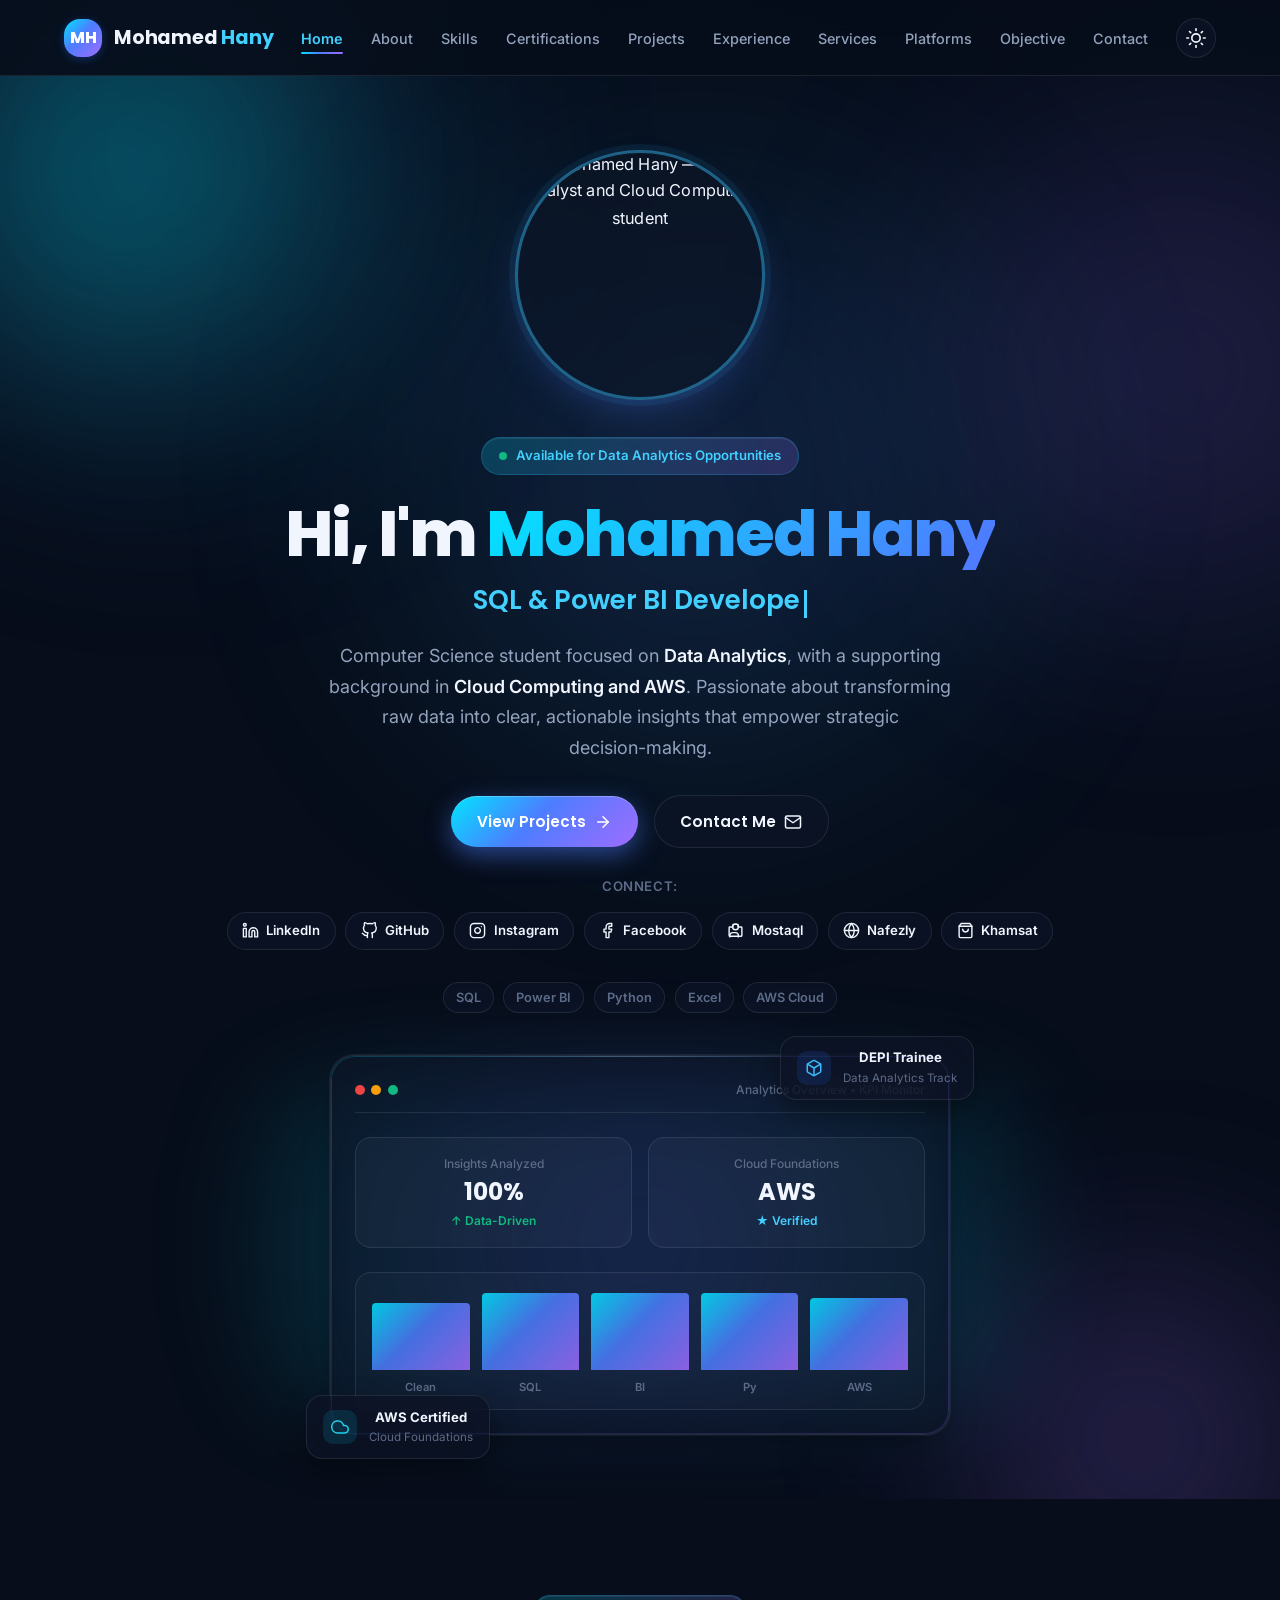
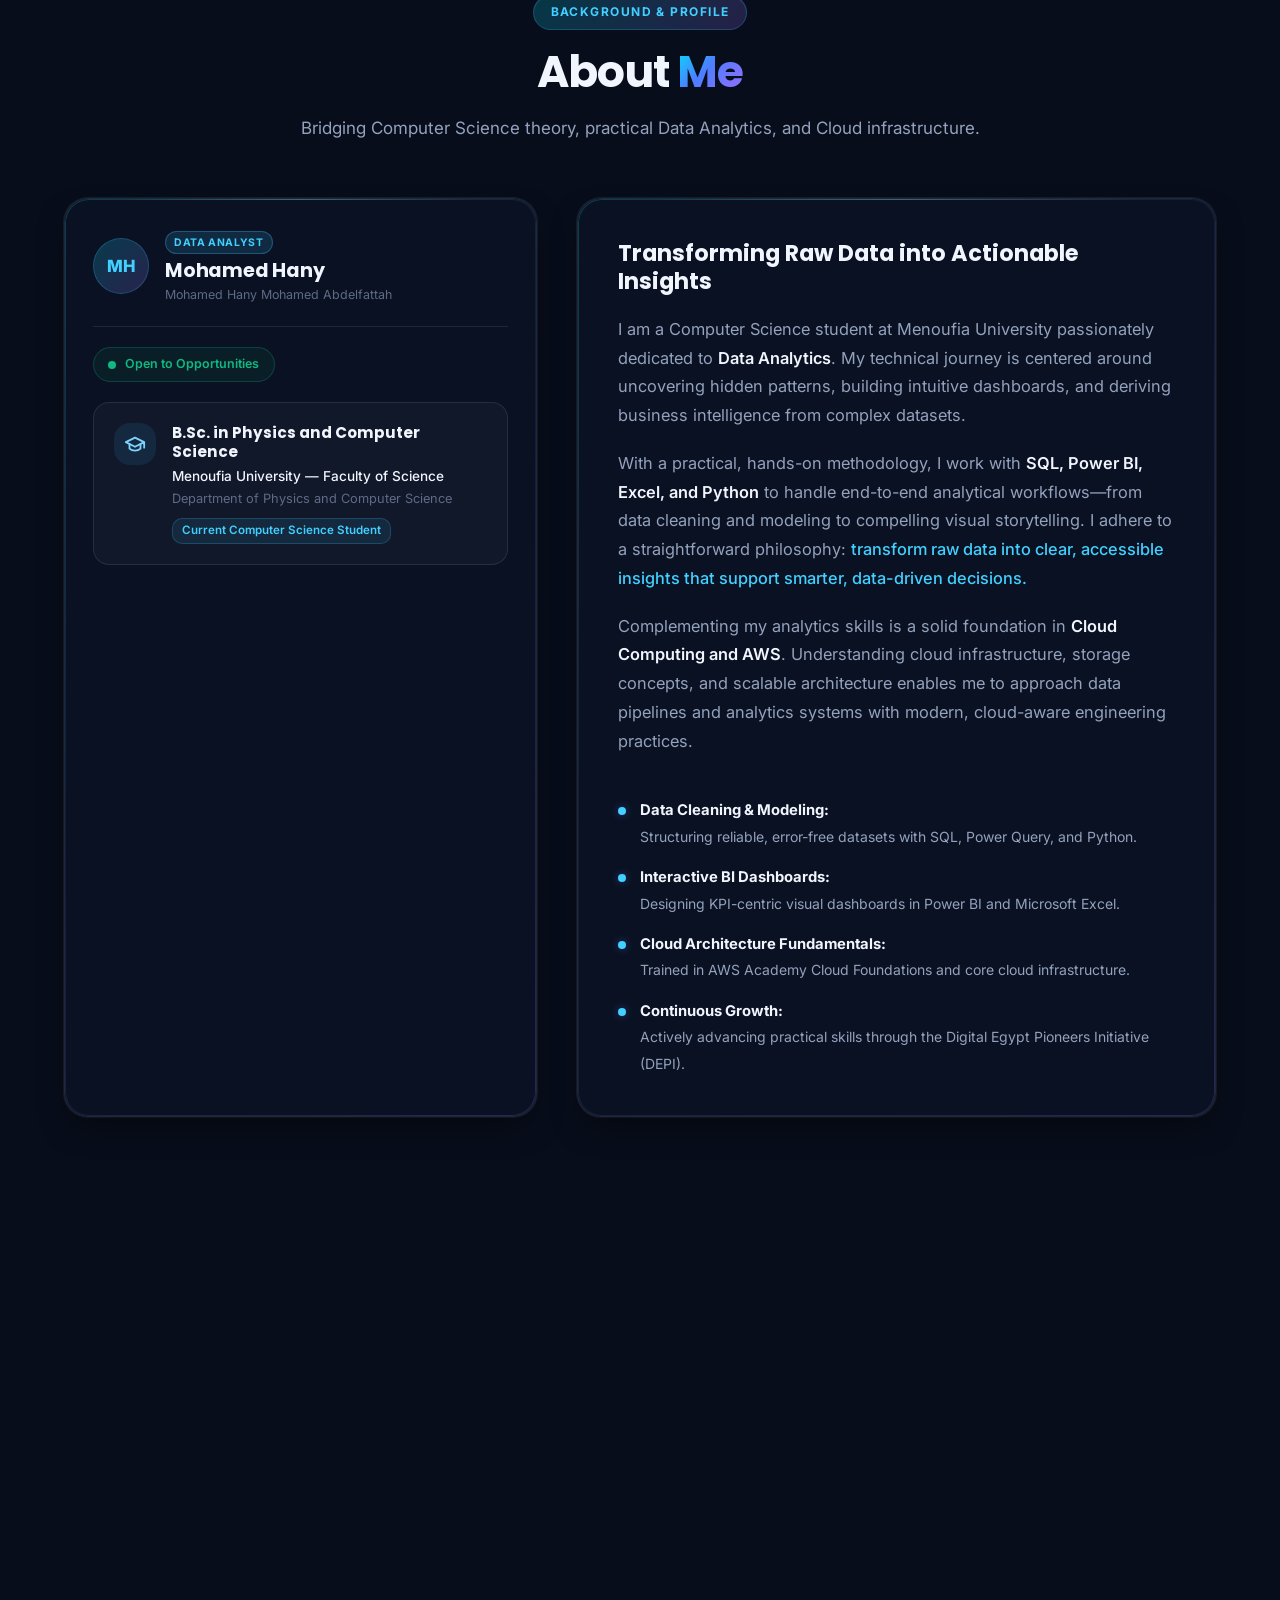
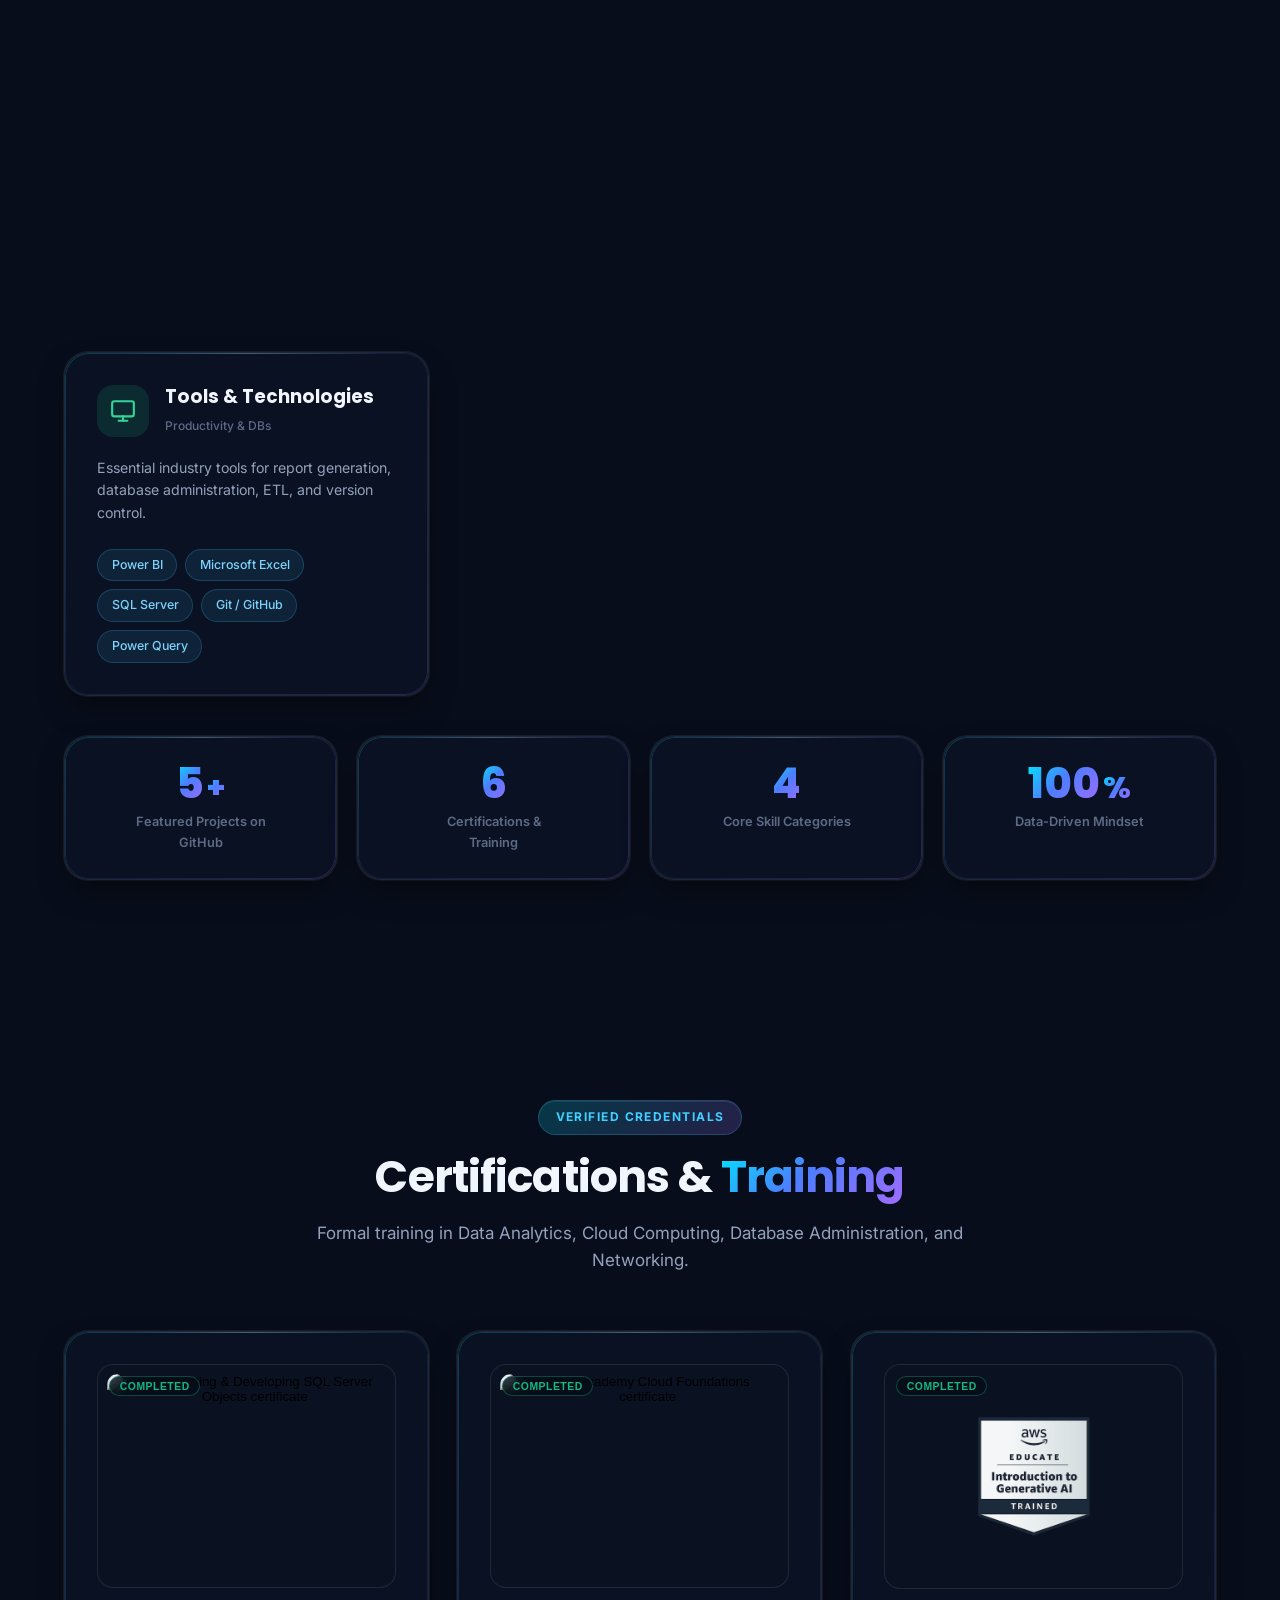
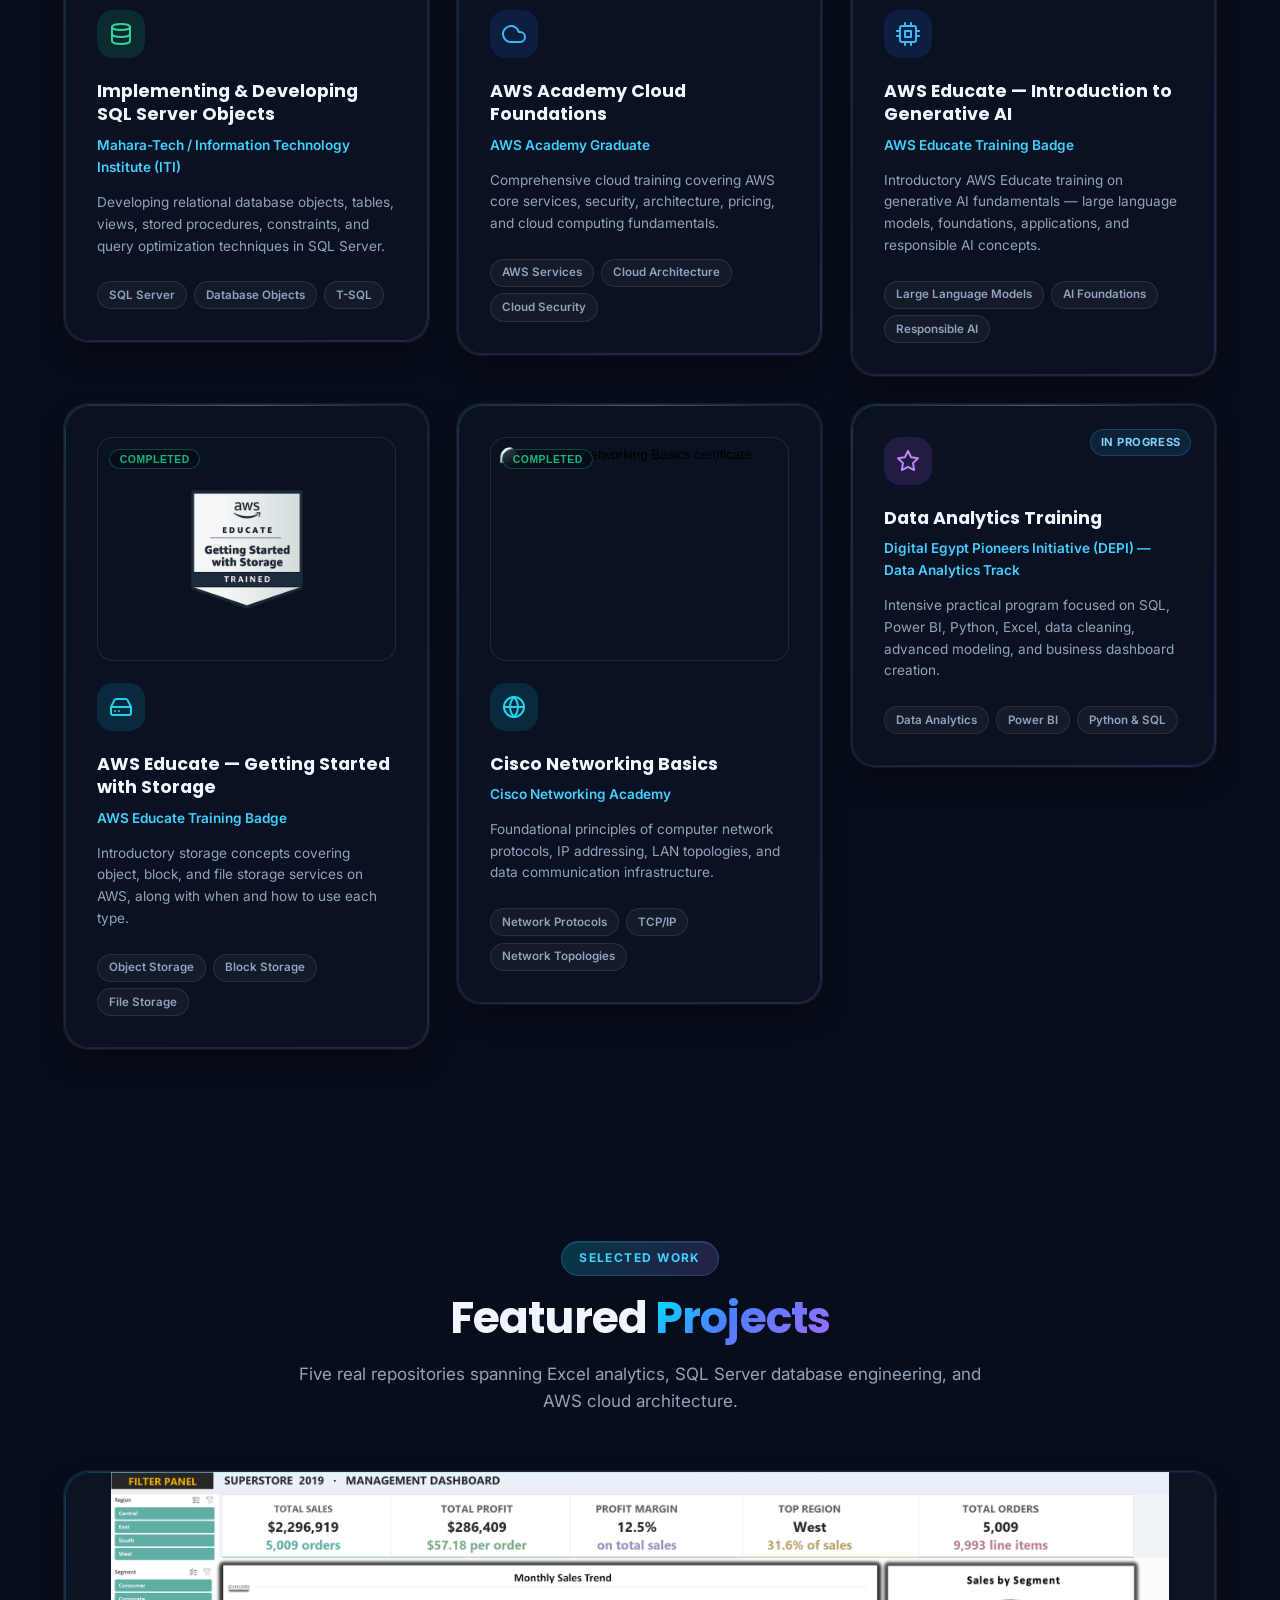
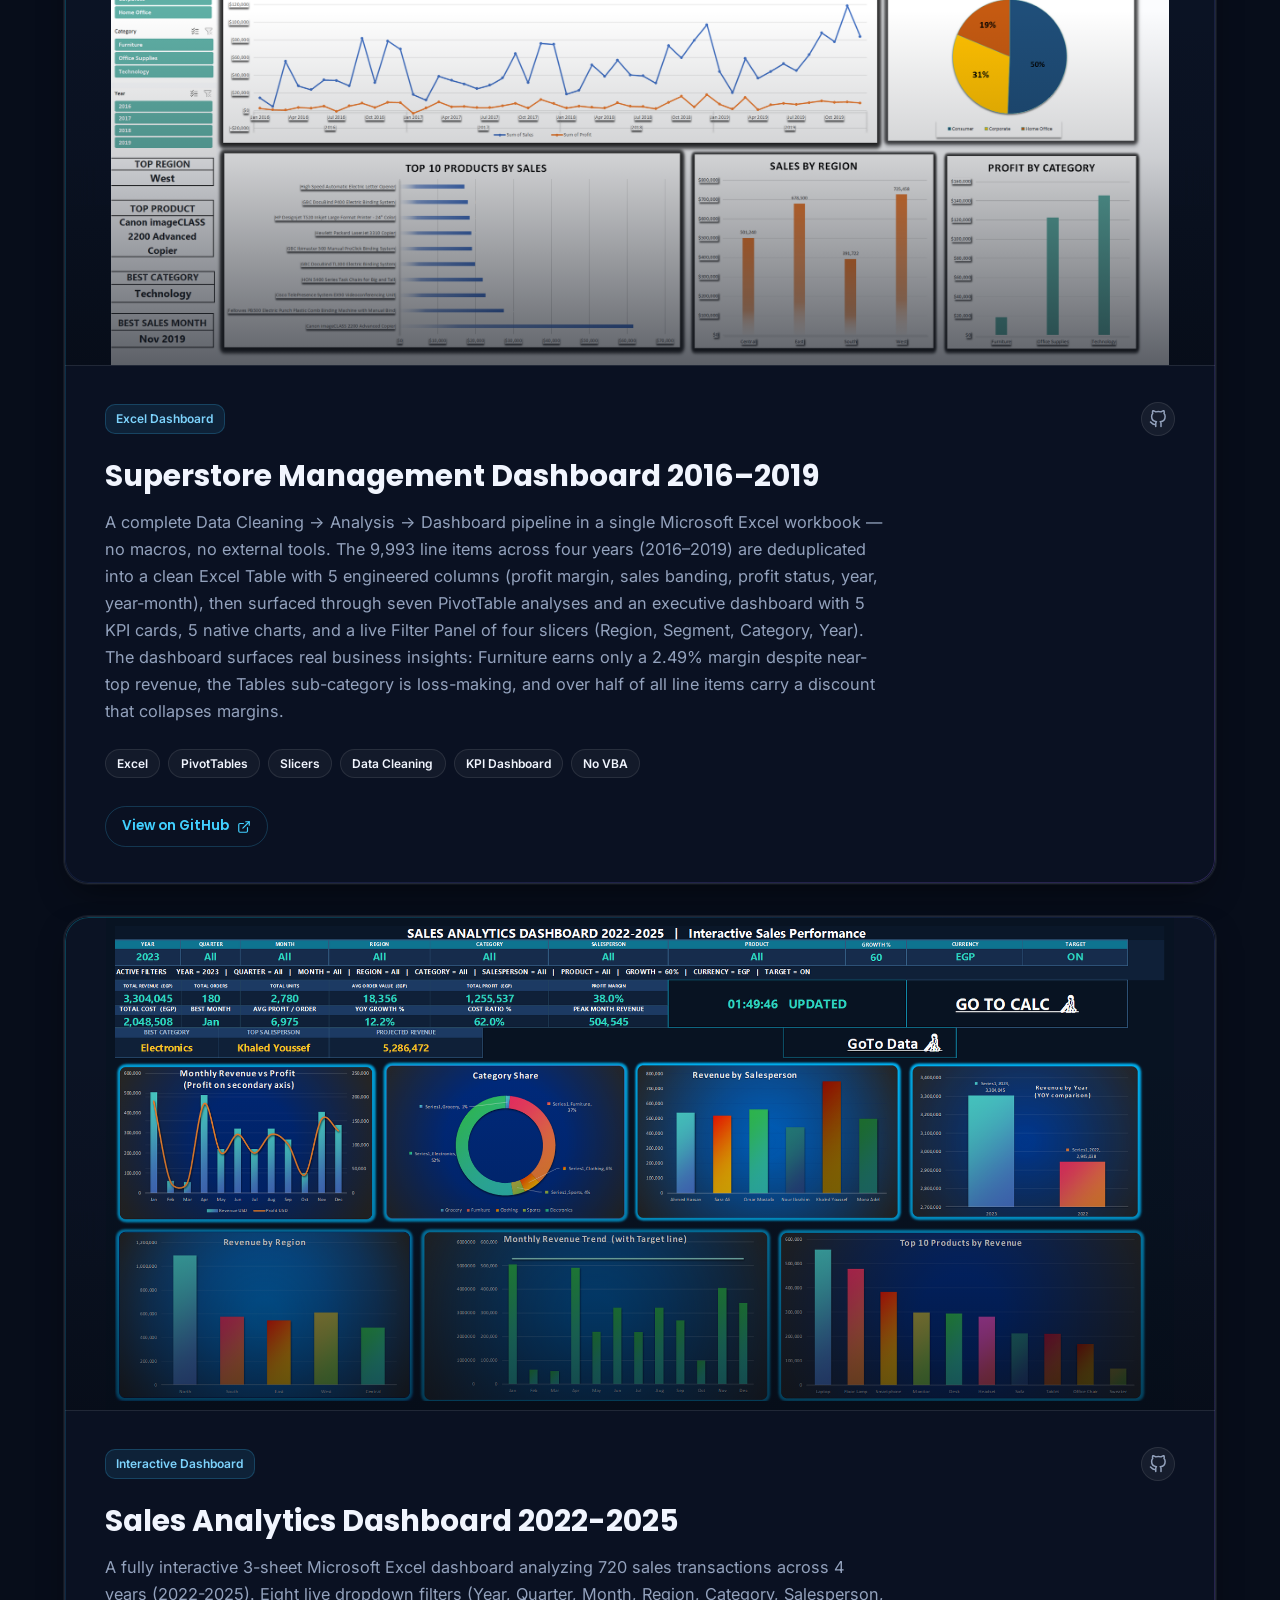
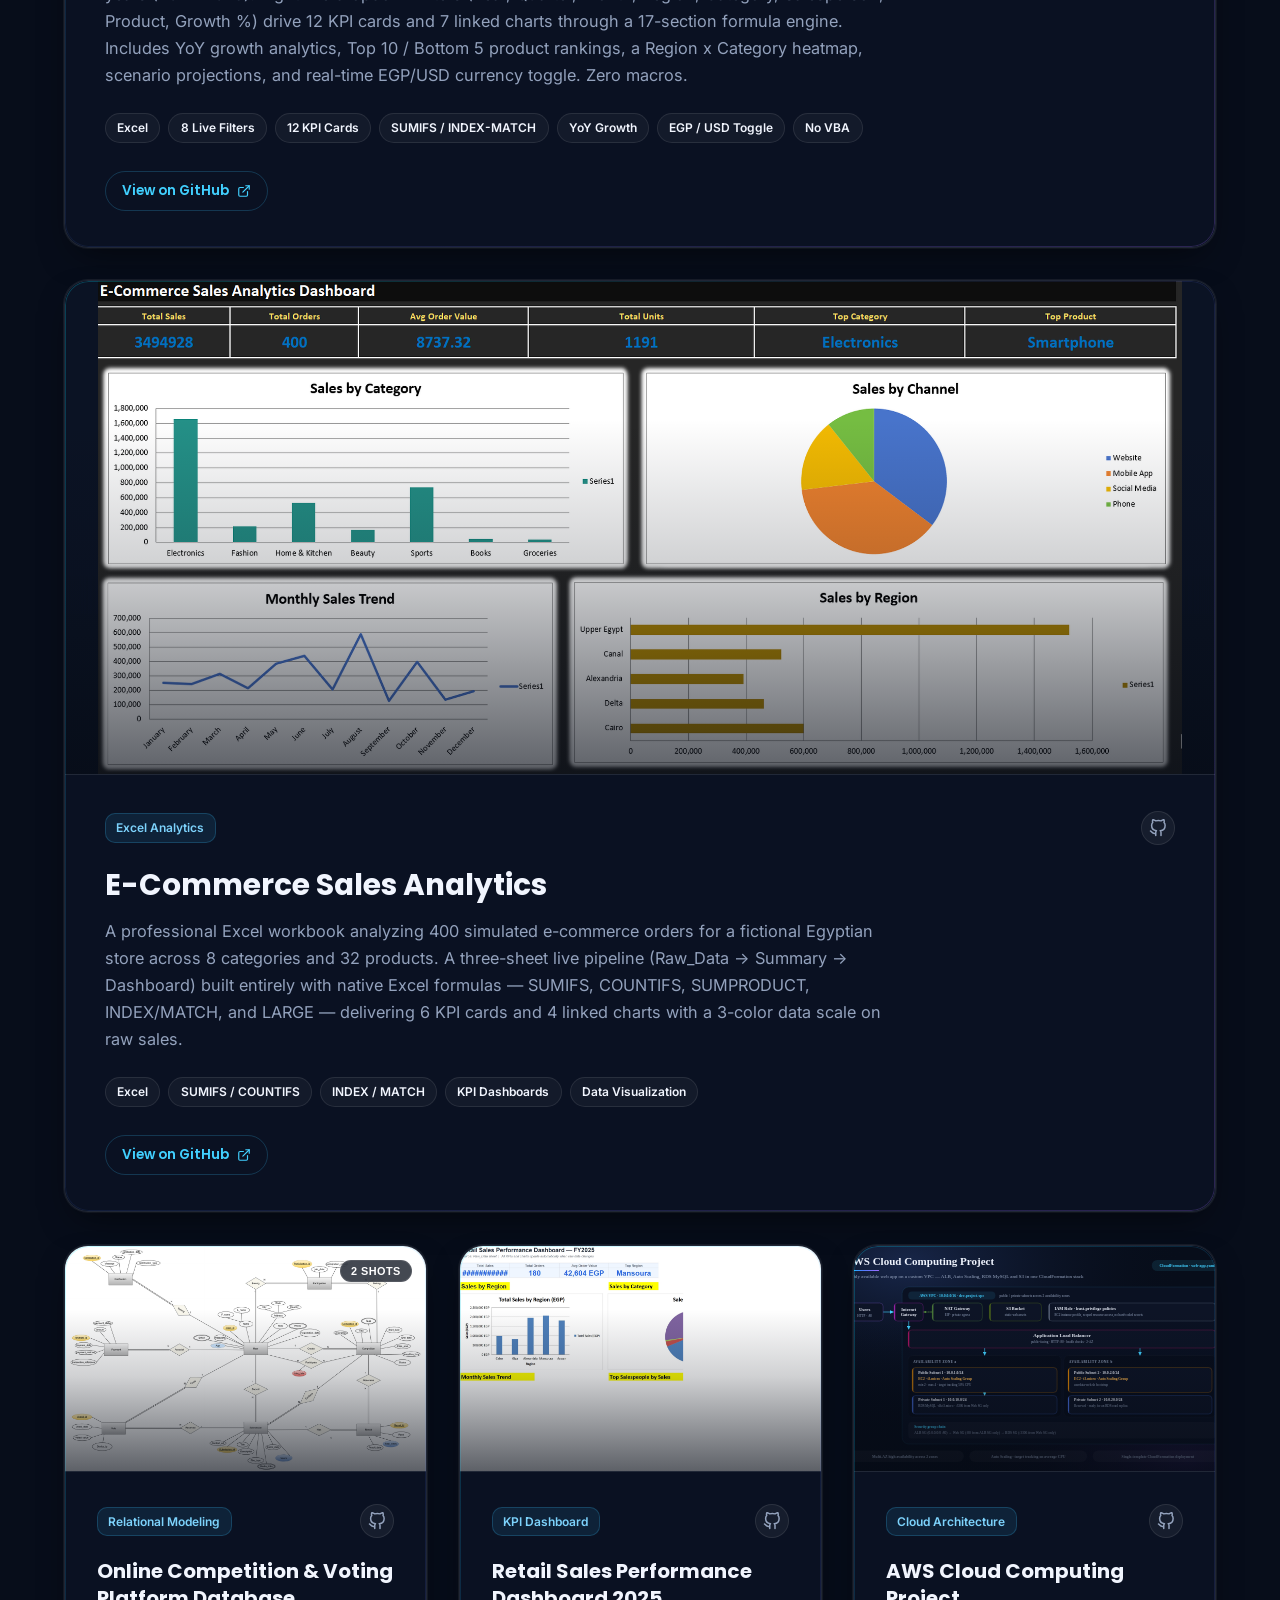
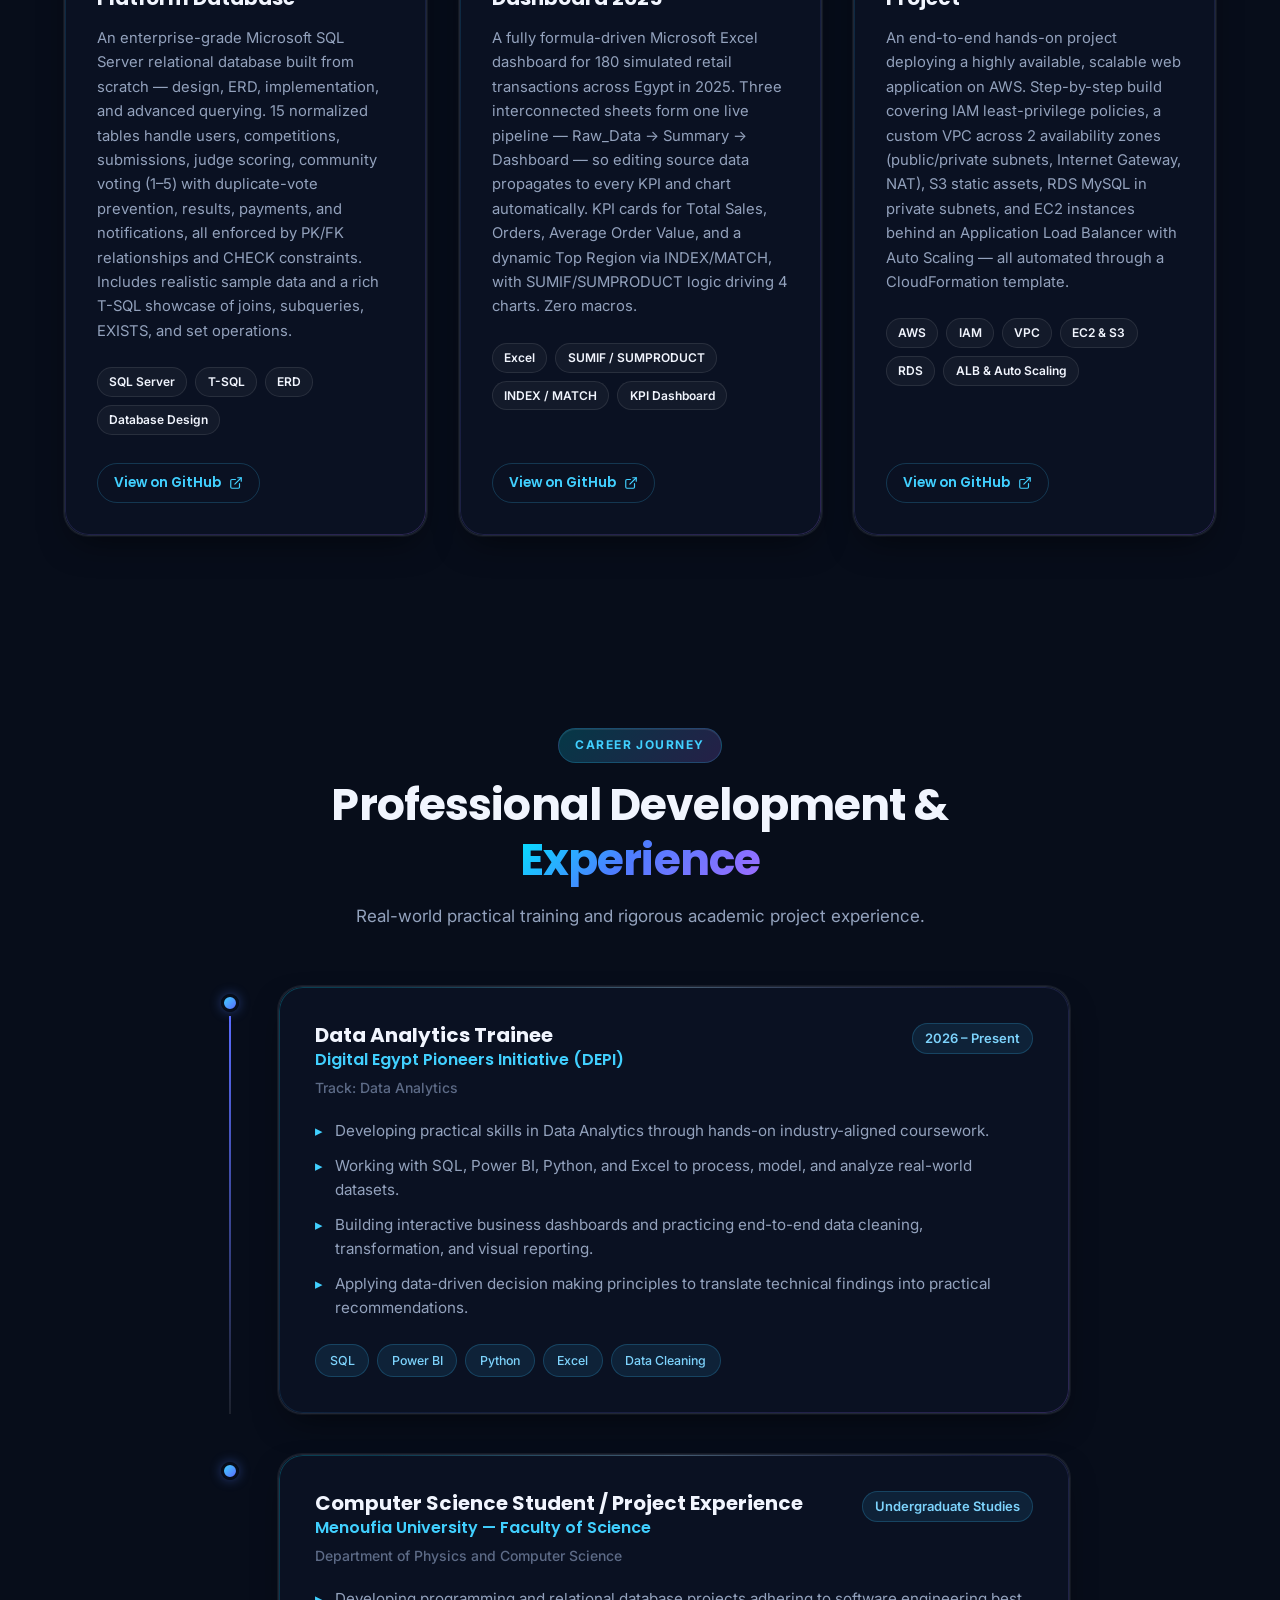
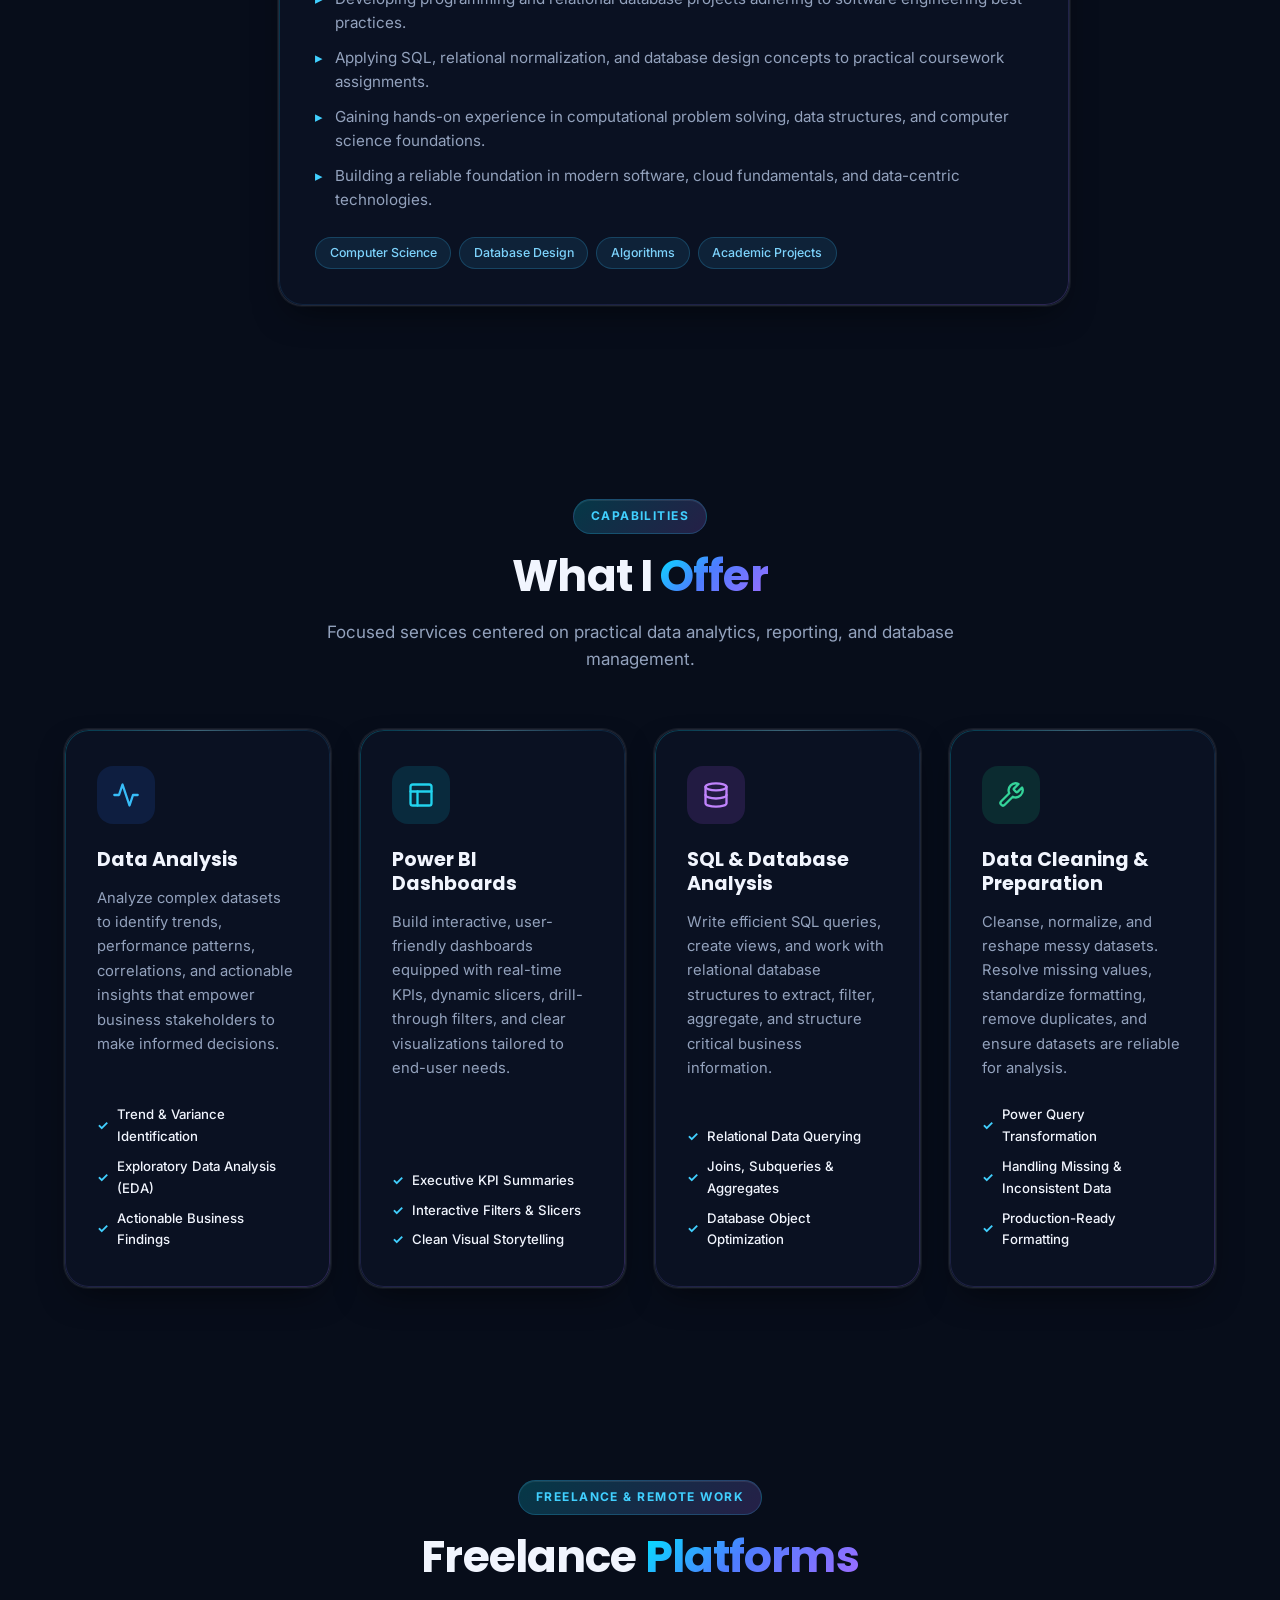
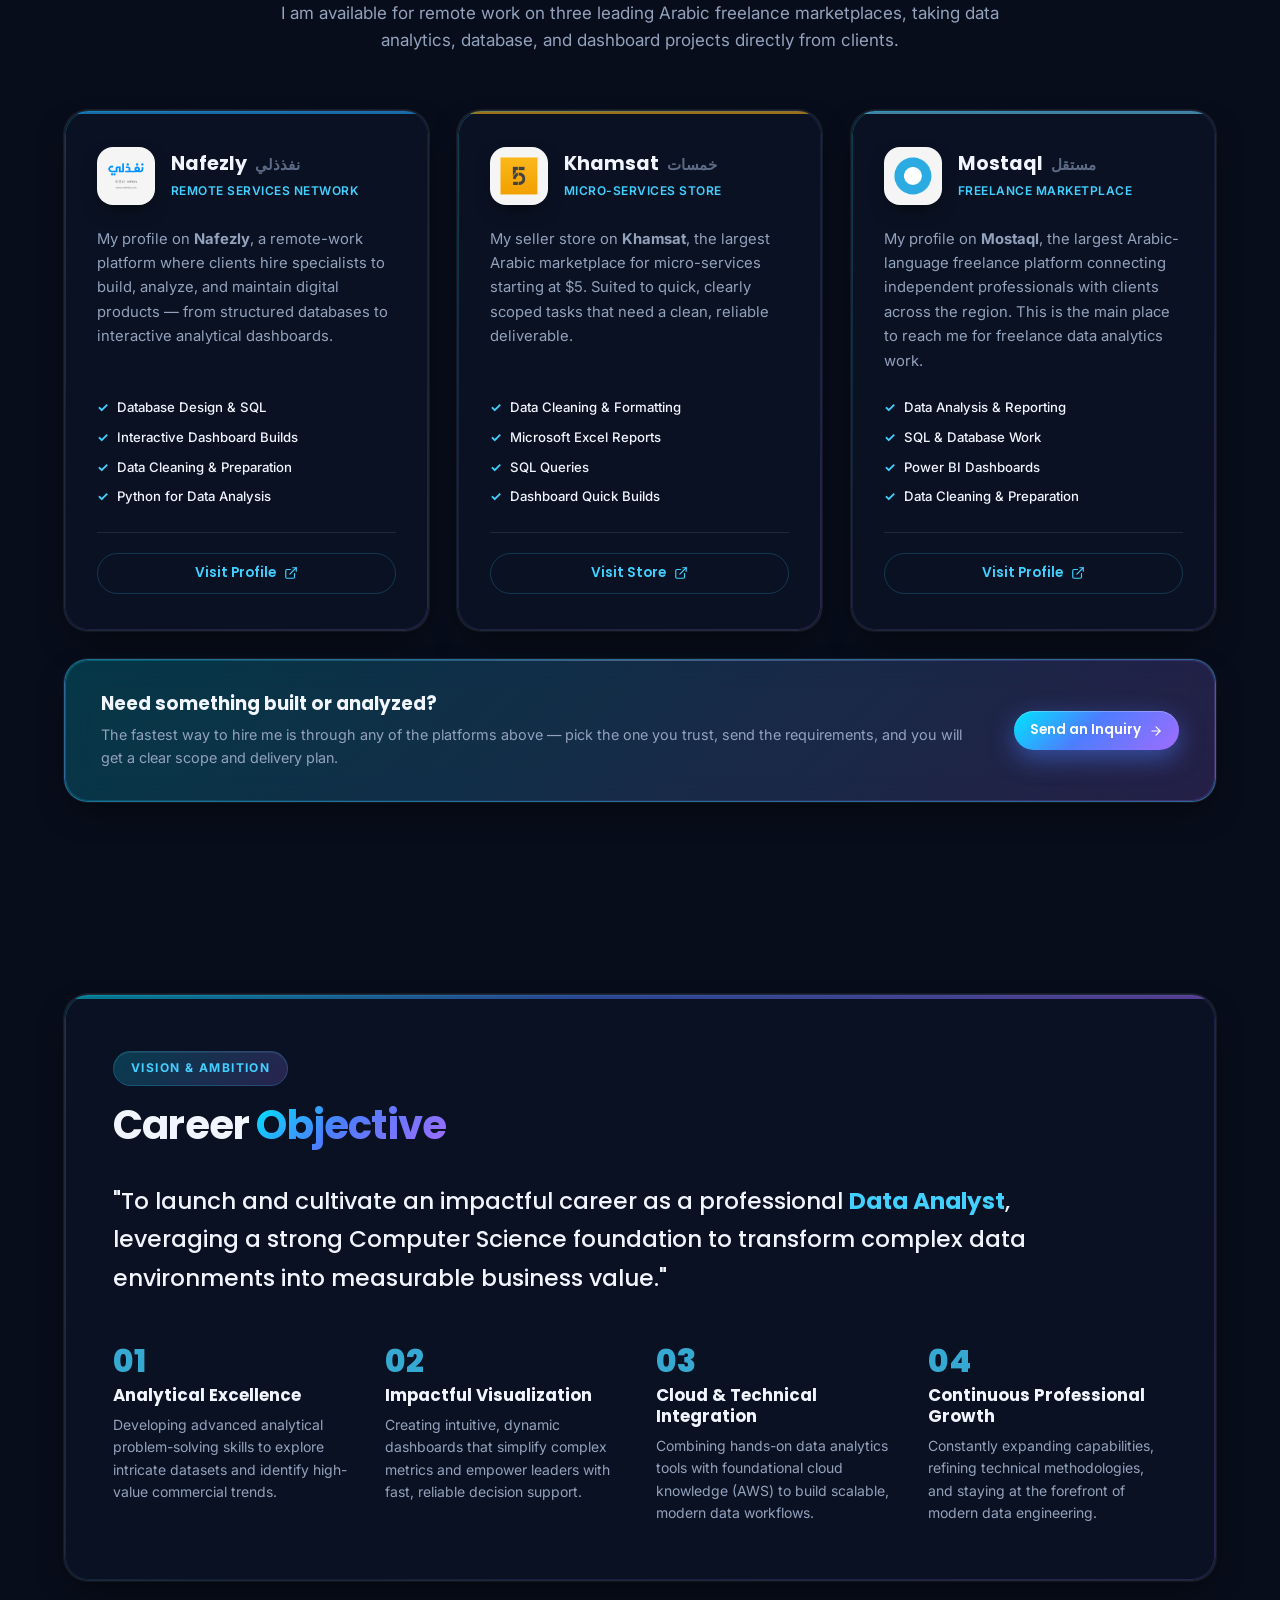
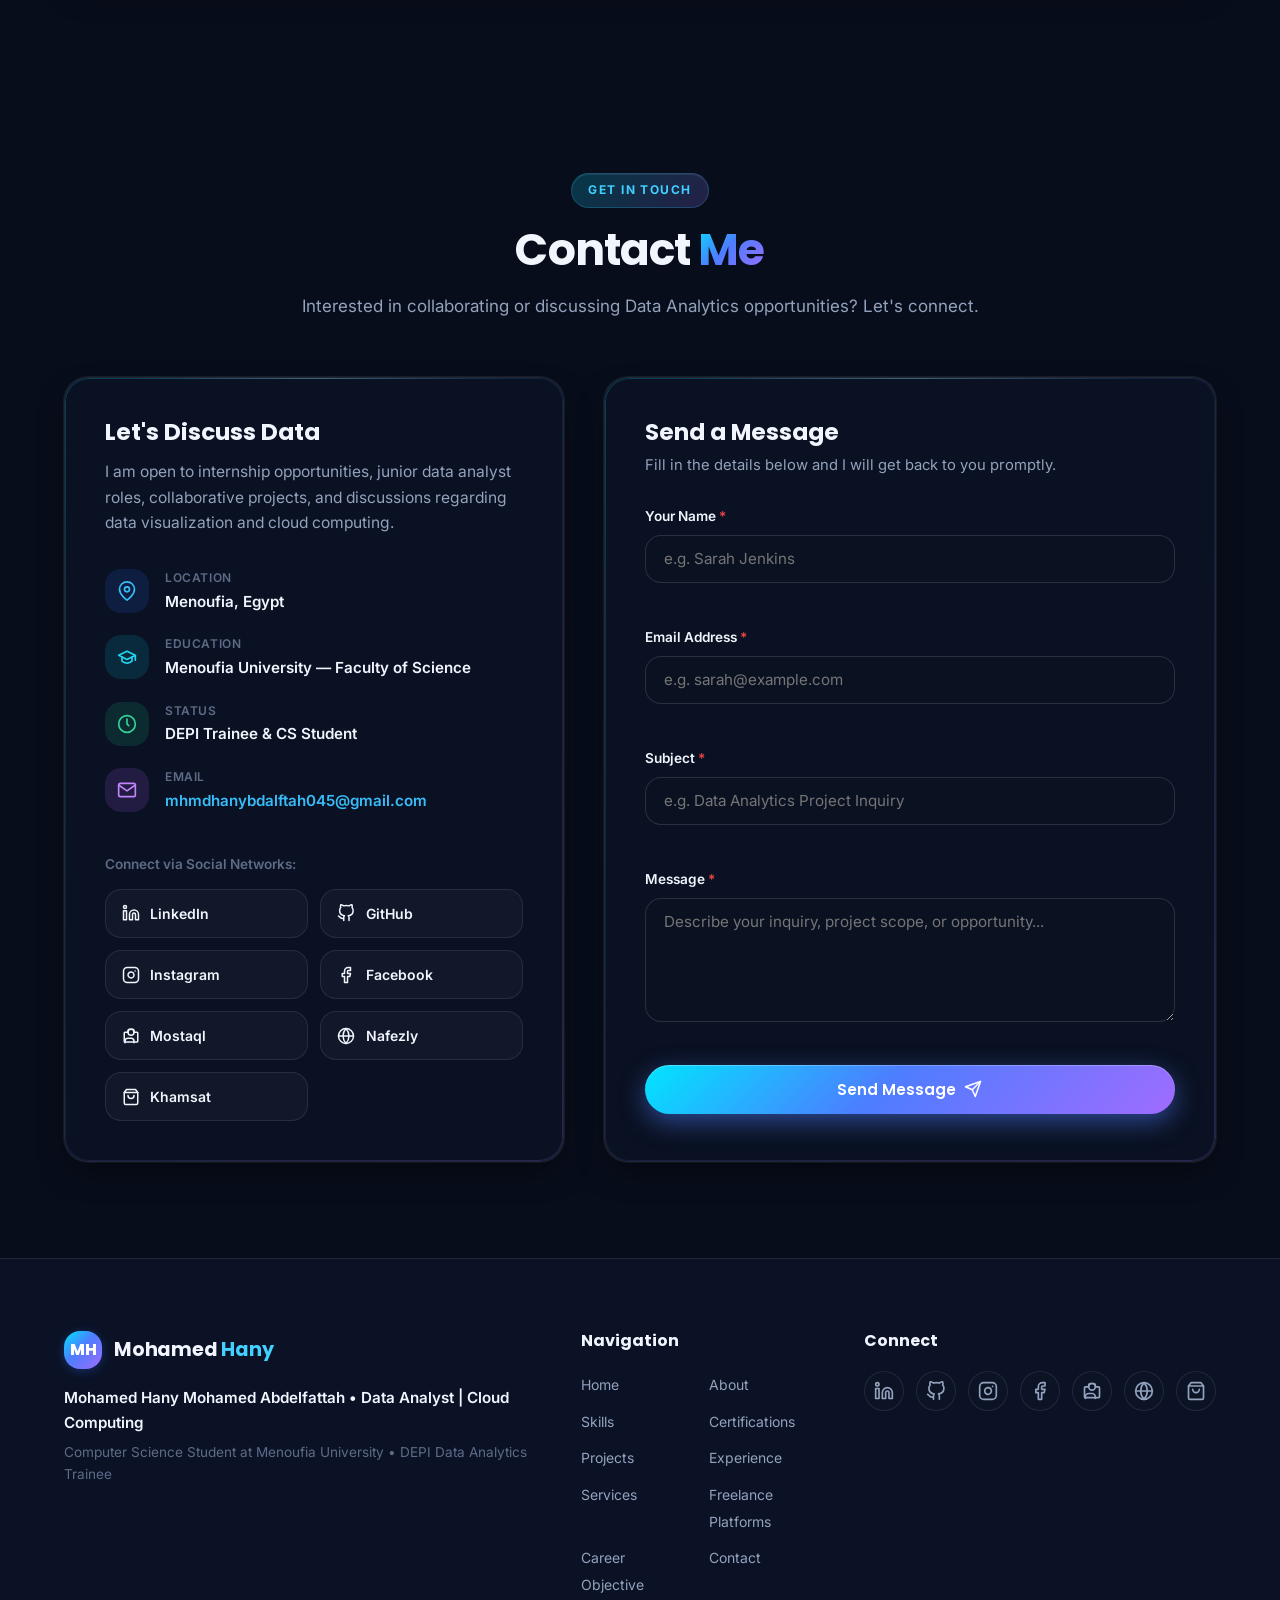
==== index.html @ 78fccd80 "Reorder projects: move Competition and Voting Database to 4th" ====
<!DOCTYPE html>
<html lang="en" data-theme="dark">
<head>
  <meta charset="UTF-8">
  <meta name="viewport" content="width=device-width, initial-scale=1.0">
  <meta name="description" content="Mohamed Hany - Data Analyst & Cloud Computing. Data Analytics, SQL, Power BI, Python, Excel, AWS Cloud, and freelance services on Mostaql, Nafezly &amp; Khamsat.">
  <meta name="keywords" content="Mohamed Hany, Data Analyst, Cloud Computing, AWS, Power BI, SQL, Python, Excel, Freelancer, Freelancing, Mostaql, Nafezly, Khamsat, Portfolio, Menoufia University, DEPI">
  <meta name="author" content="Mohamed Hany Mohamed Abdelfattah">
  <meta name="robots" content="index, follow">
  <meta name="theme-color" content="#0a0f1d">
  <title>Mohamed Hany | Data Analyst, Cloud &amp; Freelance Services</title>

  <!-- Canonical & SEO -->
  <link rel="canonical" href="https://mohamed-hany-abdelfattah.github.io/portfolio/">

  <!-- Favicon -->
  <link rel="icon" type="image/svg+xml" href="img/favicon.svg">

  <!-- Open Graph / Social Sharing -->
  <meta property="og:type" content="website">
  <meta property="og:url" content="https://mohamed-hany-abdelfattah.github.io/portfolio/">
  <meta property="og:title" content="Mohamed Hany | Data Analyst, Cloud &amp; Freelance Services">
  <meta property="og:description" content="Portfolio of Mohamed Hany — Data Analyst &amp; Cloud Computing. Data Analytics, SQL, Power BI, Python, Excel, AWS Cloud, and freelance services on Mostaql, Nafezly &amp; Khamsat.">
  <meta property="og:image" content="https://mohamed-hany-abdelfattah.github.io/portfolio/img/profile.jpg">
  <meta property="og:image:alt" content="Mohamed Hany - Data Analyst | Cloud Computing | Freelancer">
  <meta property="og:site_name" content="Mohamed Hany Portfolio">
  <meta property="og:locale" content="en_US">

  <!-- Twitter Card -->
  <meta name="twitter:card" content="summary_large_image">
  <meta name="twitter:title" content="Mohamed Hany | Data Analyst, Cloud &amp; Freelance Services">
  <meta name="twitter:description" content="Portfolio of Mohamed Hany — Data Analyst &amp; Cloud Computing. Data Analytics, SQL, Power BI, Python, Excel, AWS Cloud, and freelance services on Mostaql, Nafezly &amp; Khamsat.">
  <meta name="twitter:image" content="https://mohamed-hany-abdelfattah.github.io/portfolio/img/profile.jpg">

  <!-- Structured Data: Person profile for search engines -->
  <script type="application/ld+json">
  {
    "@context": "https://schema.org",
    "@type": "Person",
    "name": "Mohamed Hany Mohamed Abdelfattah",
    "alternateName": "Mohamed Hany",
    "url": "https://mohamed-hany-abdelfattah.github.io/portfolio/",
    "image": "https://mohamed-hany-abdelfattah.github.io/portfolio/img/profile.jpg",
    "email": "mailto:mhmdhanybdalftah045@gmail.com",
    "jobTitle": "Data Analyst",
    "description": "Data Analyst with a Computer Science background and AWS Cloud foundations, offering freelance data analytics, SQL, Power BI, and dashboard services.",
    "address": {
      "@type": "PostalAddress",
      "addressLocality": "Menoufia",
      "addressCountry": "EG"
    },
    "alumniOf": {
      "@type": "CollegeOrUniversity",
      "name": "Menoufia University - Faculty of Science"
    },
    "knowsAbout": [
      "Data Analysis",
      "SQL",
      "Power BI",
      "Microsoft Excel",
      "Python",
      "AWS Cloud Computing",
      "Data Cleaning",
      "Data Visualization"
    ],
    "sameAs": [
      "https://www.linkedin.com/in/mohamed-hany-abdelfattah",
      "https://github.com/Mohamed-Hany-Abdelfattah",
      "https://www.instagram.com/mohamed_hany1205",
      "https://www.facebook.com/mohamed.hany.351135",
      "https://mostaql.com/u/Mohamed_Hany05",
      "https://nafezly.com/u/Mohamed_Hany05",
      "https://khamsat.com/user/mohamedhanyadelefatt"
    ]
  }
  </script>
  
  <!-- Google Fonts: Inter & Poppins -->
  <link rel="preconnect" href="https://fonts.googleapis.com">
  <link rel="preconnect" href="https://fonts.gstatic.com" crossorigin>
  <link href="https://fonts.googleapis.com/css2?family=Inter:wght@300;400;500;600;700&family=Poppins:wght@400;500;600;700;800&display=swap" rel="stylesheet">
  
  <!-- Main Stylesheet -->
  <link rel="stylesheet" href="css/style.css?v=2">
</head>
<body>

  <!-- Background Ambient Glows -->
  <div class="ambient-glow glow-top-left" aria-hidden="true"></div>
  <div class="ambient-glow glow-top-right" aria-hidden="true"></div>
  <div class="ambient-glow glow-center" aria-hidden="true"></div>

  <!-- Header & Navigation -->
  <header class="site-header" id="siteHeader">
    <div class="container nav-container">
      <a href="#home" class="brand-logo" aria-label="Mohamed Hany Portfolio Home">
        <span class="logo-badge">MH</span>
        <span class="logo-text">Mohamed <span class="accent-text">Hany</span></span>
      </a>

      <!-- Desktop Navigation -->
      <nav class="desktop-nav" aria-label="Primary Navigation">
        <ul class="nav-list">
          <li><a href="#home" class="nav-link active">Home</a></li>
          <li><a href="#about" class="nav-link">About</a></li>
          <li><a href="#skills" class="nav-link">Skills</a></li>
          <li><a href="#certifications" class="nav-link">Certifications</a></li>
          <li><a href="#projects" class="nav-link">Projects</a></li>
          <li><a href="#experience" class="nav-link">Experience</a></li>
          <li><a href="#services" class="nav-link">Services</a></li>
          <li><a href="#platforms" class="nav-link">Platforms</a></li>
          <li><a href="#objective" class="nav-link">Objective</a></li>
          <li><a href="#contact" class="nav-link">Contact</a></li>
        </ul>
      </nav>

      <!-- Theme Toggle & Mobile Trigger -->
      <div class="nav-actions">
        <button id="themeToggle" class="theme-toggle-btn" aria-label="Toggle dark and light theme" title="Toggle Theme">
          <!-- Sun Icon (shown in dark mode to switch to light) -->
          <svg class="theme-icon sun-icon" xmlns="http://www.w3.org/2000/svg" width="20" height="20" viewBox="0 0 24 24" fill="none" stroke="currentColor" stroke-width="2" stroke-linecap="round" stroke-linejoin="round" aria-hidden="true">
            <circle cx="12" cy="12" r="5"></circle>
            <line x1="12" y1="1" x2="12" y2="3"></line>
            <line x1="12" y1="21" x2="12" y2="23"></line>
            <line x1="4.22" y1="4.22" x2="5.64" y2="5.64"></line>
            <line x1="18.36" y1="18.36" x2="19.78" y2="19.78"></line>
            <line x1="1" y1="12" x2="3" y2="12"></line>
            <line x1="21" y1="12" x2="23" y2="12"></line>
            <line x1="4.22" y1="19.78" x2="5.64" y2="18.36"></line>
            <line x1="18.36" y1="5.64" x2="19.78" y2="4.22"></line>
          </svg>
          <!-- Moon Icon (shown in light mode to switch to dark) -->
          <svg class="theme-icon moon-icon" xmlns="http://www.w3.org/2000/svg" width="20" height="20" viewBox="0 0 24 24" fill="none" stroke="currentColor" stroke-width="2" stroke-linecap="round" stroke-linejoin="round" aria-hidden="true">
            <path d="M21 12.79A9 9 0 1 1 11.21 3 7 7 0 0 0 21 12.79z"></path>
          </svg>
        </button>

        <button id="mobileMenuBtn" class="mobile-menu-btn" aria-label="Toggle navigation menu" aria-expanded="false" aria-controls="mobileDrawer">
          <span class="hamburger-bar"></span>
          <span class="hamburger-bar"></span>
          <span class="hamburger-bar"></span>
        </button>
      </div>
    </div>

    <!-- Mobile Navigation Drawer -->
    <div id="mobileDrawer" class="mobile-drawer" aria-hidden="true">
      <nav class="mobile-nav" aria-label="Mobile Navigation">
        <ul class="mobile-nav-list">
          <li><a href="#home" class="mobile-nav-link">Home</a></li>
          <li><a href="#about" class="mobile-nav-link">About</a></li>
          <li><a href="#skills" class="mobile-nav-link">Skills</a></li>
          <li><a href="#certifications" class="mobile-nav-link">Certifications</a></li>
          <li><a href="#projects" class="mobile-nav-link">Projects</a></li>
          <li><a href="#experience" class="mobile-nav-link">Experience</a></li>
          <li><a href="#services" class="mobile-nav-link">Services</a></li>
          <li><a href="#platforms" class="mobile-nav-link">Platforms</a></li>
          <li><a href="#objective" class="mobile-nav-link">Objective</a></li>
          <li><a href="#contact" class="mobile-nav-link">Contact</a></li>
        </ul>
      </nav>
    </div>
  </header>

  <main id="mainContent">
    <!-- HERO SECTION -->
    <section id="home" class="hero-section">
      <div class="hero-aurora" aria-hidden="true"></div>
      <div class="container hero-container">
        <div class="hero-portrait reveal">
          <div class="hero-portrait-frame">
            <img src="img/profile.jpg" width="512" height="512" decoding="async"
                 alt="Mohamed Hany — Data Analyst and Cloud Computing student"
                 class="hero-portrait-img">
          </div>
          <span class="hero-portrait-halo" aria-hidden="true"></span>
        </div>

        <div class="hero-content reveal">
          <div class="hero-badge">
            <span class="pulse-dot" aria-hidden="true"></span>
            <span>Available for Data Analytics Opportunities</span>
          </div>
          
          <h1 class="hero-title">
            Hi, I'm <span class="gradient-text">Mohamed Hany</span>
          </h1>
          
          <p class="hero-role"><span class="typed-role" id="typedRole"></span></p>
          
          <p class="hero-description">
            Computer Science student focused on <strong>Data Analytics</strong>, with a supporting background in <strong>Cloud Computing and AWS</strong>. Passionate about transforming raw data into clear, actionable insights that empower strategic decision-making.
          </p>

          <div class="hero-cta-group">
            <a href="#projects" class="btn btn-primary">
              <span>View Projects</span>
              <svg xmlns="http://www.w3.org/2000/svg" width="18" height="18" viewBox="0 0 24 24" fill="none" stroke="currentColor" stroke-width="2" stroke-linecap="round" stroke-linejoin="round" aria-hidden="true">
                <line x1="5" y1="12" x2="19" y2="12"></line>
                <polyline points="12 5 19 12 12 19"></polyline>
              </svg>
            </a>
            <a href="#contact" class="btn btn-secondary">
              <span>Contact Me</span>
              <svg xmlns="http://www.w3.org/2000/svg" width="18" height="18" viewBox="0 0 24 24" fill="none" stroke="currentColor" stroke-width="2" stroke-linecap="round" stroke-linejoin="round" aria-hidden="true">
                <path d="M4 4h16c1.1 0 2 .9 2 2v12c0 1.1-.9 2-2 2H4c-1.1 0-2-.9-2-2V6c0-1.1.9-2 2-2z"></path>
                <polyline points="22,6 12,13 2,6"></polyline>
              </svg>
            </a>
          </div>

          <div class="hero-social-bar">
            <span class="hero-social-title">Connect:</span>
            <div class="hero-social-links">
              <a href="https://www.linkedin.com/in/mohamed-hany-abdelfattah" target="_blank" rel="noopener noreferrer" class="hero-social-btn" aria-label="LinkedIn Profile" title="LinkedIn">
                <svg xmlns="http://www.w3.org/2000/svg" width="17" height="17" viewBox="0 0 24 24" fill="none" stroke="currentColor" stroke-width="2" stroke-linecap="round" stroke-linejoin="round" aria-hidden="true">
                  <path d="M16 8a6 6 0 0 1 6 6v7h-4v-7a2 2 0 0 0-2-2 2 2 0 0 0-2 2v7h-4v-7a6 6 0 0 1 6-6z"></path>
                  <rect x="2" y="9" width="4" height="12"></rect>
                  <circle cx="4" cy="4" r="2"></circle>
                </svg>
                <span>LinkedIn</span>
              </a>
              <a href="https://github.com/Mohamed-Hany-Abdelfattah" target="_blank" rel="noopener noreferrer" class="hero-social-btn" aria-label="GitHub Profile" title="GitHub">
                <svg xmlns="http://www.w3.org/2000/svg" width="17" height="17" viewBox="0 0 24 24" fill="none" stroke="currentColor" stroke-width="2" stroke-linecap="round" stroke-linejoin="round" aria-hidden="true">
                  <path d="M9 19c-5 1.5-5-2.5-7-3m14 6v-3.87a3.37 3.37 0 0 0-.94-2.61c3.14-.35 6.44-1.54 6.44-7A5.44 5.44 0 0 0 20 4.77 5.07 5.07 0 0 0 19.91 1S18.73.65 16 2.48a13.38 13.38 0 0 0-7 0C6.27.65 5.09 1 5.09 1A5.07 5.07 0 0 0 5 4.77a5.44 5.44 0 0 0-1.5 3.78c0 5.42 3.3 6.61 6.44 7A3.37 3.37 0 0 0 9 18.13V22"></path>
                </svg>
                <span>GitHub</span>
              </a>
              <a href="https://www.instagram.com/mohamed_hany1205" target="_blank" rel="noopener noreferrer" class="hero-social-btn" aria-label="Instagram Profile" title="Instagram">
                <svg xmlns="http://www.w3.org/2000/svg" width="17" height="17" viewBox="0 0 24 24" fill="none" stroke="currentColor" stroke-width="2" stroke-linecap="round" stroke-linejoin="round" aria-hidden="true">
                  <rect x="2" y="2" width="20" height="20" rx="5" ry="5"></rect>
                  <path d="M16 11.37A4 4 0 1 1 12.63 8 4 4 0 0 1 16 11.37z"></path>
                  <line x1="17.5" y1="6.5" x2="17.51" y2="6.5"></line>
                </svg>
                <span>Instagram</span>
              </a>
              <a href="https://www.facebook.com/mohamed.hany.351135" target="_blank" rel="noopener noreferrer" class="hero-social-btn" aria-label="Facebook Profile" title="Facebook">
                <svg xmlns="http://www.w3.org/2000/svg" width="17" height="17" viewBox="0 0 24 24" fill="none" stroke="currentColor" stroke-width="2" stroke-linecap="round" stroke-linejoin="round" aria-hidden="true">
                  <path d="M18 2h-3a5 5 0 0 0-5 5v3H7v4h3v8h4v-8h3l1-4h-4V7a1 1 0 0 1 1-1h3z"></path>
                </svg>
                <span>Facebook</span>
              </a>
              <a href="https://mostaql.com/u/Mohamed_Hany05" target="_blank" rel="noopener noreferrer" class="hero-social-btn" aria-label="Mostaql Freelance Profile" title="Mostaql">
                <svg xmlns="http://www.w3.org/2000/svg" width="17" height="17" viewBox="0 0 24 24" fill="none" stroke="currentColor" stroke-width="2" stroke-linecap="round" stroke-linejoin="round" aria-hidden="true">
                  <path d="M20 7h-4V5a2 2 0 0 0-2-2h-4a2 2 0 0 0-2 2v2H4a1 1 0 0 0-1 1v11a1 1 0 0 0 1 1h16a1 1 0 0 0 1-1V8a1 1 0 0 0-1-1z"></path>
                  <path d="M16 21v-2a4 4 0 0 0-4-4h-4a4 4 0 0 0-4 4v2"></path>
                  <circle cx="12" cy="7" r="4"></circle>
                </svg>
                <span>Mostaql</span>
              </a>
              <a href="https://nafezly.com/u/Mohamed_Hany05" target="_blank" rel="noopener noreferrer" class="hero-social-btn" aria-label="Nafezly Freelance Profile" title="Nafezly">
                <svg xmlns="http://www.w3.org/2000/svg" width="17" height="17" viewBox="0 0 24 24" fill="none" stroke="currentColor" stroke-width="2" stroke-linecap="round" stroke-linejoin="round" aria-hidden="true">
                  <circle cx="12" cy="12" r="10"></circle>
                  <path d="M2 12h20"></path>
                  <path d="M12 2a15.3 15.3 0 0 1 4 10 15.3 15.3 0 0 1-4 10 15.3 15.3 0 0 1-4-10 15.3 15.3 0 0 1 4-10z"></path>
                </svg>
                <span>Nafezly</span>
              </a>
              <a href="https://khamsat.com/user/mohamedhanyadelefatt" target="_blank" rel="noopener noreferrer" class="hero-social-btn" aria-label="Khamsat Seller Profile" title="Khamsat">
                <svg xmlns="http://www.w3.org/2000/svg" width="17" height="17" viewBox="0 0 24 24" fill="none" stroke="currentColor" stroke-width="2" stroke-linecap="round" stroke-linejoin="round" aria-hidden="true">
                  <path d="M6 2 3 6v14a2 2 0 0 0 2 2h14a2 2 0 0 0 2-2V6l-3-4z"></path>
                  <line x1="3" y1="6" x2="21" y2="6"></line>
                  <path d="M16 10a4 4 0 0 1-8 0"></path>
                </svg>
                <span>Khamsat</span>
              </a>
            </div>
          </div>

          <div class="hero-quick-tags">
            <span class="quick-tag">SQL</span>
            <span class="quick-tag">Power BI</span>
            <span class="quick-tag">Python</span>
            <span class="quick-tag">Excel</span>
            <span class="quick-tag">AWS Cloud</span>
          </div>
        </div>

        <!-- Hero Visual / Dashboard Preview Card -->
        <div class="hero-visual reveal">
          <div class="glass-card hero-dashboard-card">
            <div class="card-header-bar">
              <span class="window-dot red"></span>
              <span class="window-dot yellow"></span>
              <span class="window-dot green"></span>
              <span class="card-caption">Analytics Overview • KPI Monitor</span>
            </div>
            
            <div class="dashboard-kpis">
              <div class="kpi-mini-card">
                <span class="kpi-label">Insights Analyzed</span>
                <span class="kpi-value">100%</span>
                <span class="kpi-trend positive">↑ Data-Driven</span>
              </div>
              <div class="kpi-mini-card">
                <span class="kpi-label">Cloud Foundations</span>
                <span class="kpi-value">AWS</span>
                <span class="kpi-trend neutral">★ Verified</span>
              </div>
            </div>

            <!-- Visual Bar Chart Representation -->
            <div class="chart-preview-box">
              <div class="chart-bars">
                <div class="bar-col" style="--h: 65%;" title="Data Cleaning: 65%"><span class="bar-fill"></span><span class="bar-name">Clean</span></div>
                <div class="bar-col" style="--h: 90%;" title="SQL Querying: 90%"><span class="bar-fill"></span><span class="bar-name">SQL</span></div>
                <div class="bar-col" style="--h: 85%;" title="Power BI: 85%"><span class="bar-fill"></span><span class="bar-name">BI</span></div>
                <div class="bar-col" style="--h: 75%;" title="Python: 75%"><span class="bar-fill"></span><span class="bar-name">Py</span></div>
                <div class="bar-col" style="--h: 70%;" title="AWS Cloud: 70%"><span class="bar-fill"></span><span class="bar-name">AWS</span></div>
              </div>
            </div>

            <!-- Floating Badge Overlay -->
            <div class="floating-badge badge-top">
              <div class="badge-icon-wrap blue">
                <svg xmlns="http://www.w3.org/2000/svg" width="18" height="18" viewBox="0 0 24 24" fill="none" stroke="currentColor" stroke-width="2" stroke-linecap="round" stroke-linejoin="round" aria-hidden="true">
                  <path d="M21 16V8a2 2 0 0 0-1-1.73l-7-4a2 2 0 0 0-2 0l-7 4A2 2 0 0 0 3 8v8a2 2 0 0 0 1 1.73l7 4a2 2 0 0 0 2 0l7-4A2 2 0 0 0 21 16z"></path>
                  <polyline points="3.27 6.96 12 12.01 20.73 6.96"></polyline>
                  <line x1="12" y1="22.08" x2="12" y2="12"></line>
                </svg>
              </div>
              <div class="badge-text">
                <strong>DEPI Trainee</strong>
                <span>Data Analytics Track</span>
              </div>
            </div>

            <div class="floating-badge badge-bottom">
              <div class="badge-icon-wrap cyan">
                <svg xmlns="http://www.w3.org/2000/svg" width="18" height="18" viewBox="0 0 24 24" fill="none" stroke="currentColor" stroke-width="2" stroke-linecap="round" stroke-linejoin="round" aria-hidden="true">
                  <path d="M18 10h-1.26A8 8 0 1 0 9 20h9a5 5 0 0 0 0-10z"></path>
                </svg>
              </div>
              <div class="badge-text">
                <strong>AWS Certified</strong>
                <span>Cloud Foundations</span>
              </div>
            </div>
          </div>
        </div>
      </div>
    </section>

    <!-- ABOUT ME SECTION -->
    <section id="about" class="section about-section">
      <div class="container">
        <div class="section-header reveal">
          <span class="section-badge">Background & Profile</span>
          <h2 class="section-title">About <span class="gradient-text">Me</span></h2>
          <p class="section-subtitle">Bridging Computer Science theory, practical Data Analytics, and Cloud infrastructure.</p>
        </div>

        <div class="about-grid">
          <!-- Education & Identity Card -->
          <div class="about-photo-wrapper reveal">
            <div class="glass-card portrait-showcase-card">
              <div class="identity-head">
                <div class="identity-avatar" aria-hidden="true">MH</div>
                <div class="identity-text">
                  <span class="portrait-badge">Data Analyst</span>
                  <h3 class="portrait-name">Mohamed Hany</h3>
                  <p class="portrait-full-name">Mohamed Hany Mohamed Abdelfattah</p>
                </div>
              </div>

              <div class="portrait-floating-tag">
                <span class="pulse-dot" aria-hidden="true"></span>
                <span>Open to Opportunities</span>
              </div>

              <!-- Education Box -->
              <div class="education-highlight">
                <div class="edu-icon">
                  <svg xmlns="http://www.w3.org/2000/svg" width="22" height="22" viewBox="0 0 24 24" fill="none" stroke="currentColor" stroke-width="2" stroke-linecap="round" stroke-linejoin="round" aria-hidden="true">
                    <path d="M22 10v6M2 10l10-5 10 5-10 5z"></path>
                    <path d="M6 12v5c3 3 9 3 12 0v-5"></path>
                  </svg>
                </div>
                <div class="edu-details">
                  <h4>B.Sc. in Physics and Computer Science</h4>
                  <p class="edu-institution">Menoufia University — Faculty of Science</p>
                  <p class="edu-dept">Department of Physics and Computer Science</p>
                  <span class="edu-status">Current Computer Science Student</span>
                </div>
              </div>
            </div>
          </div>

          <!-- About Details & Philosophy -->
          <div class="about-info reveal">
            <div class="glass-card about-card">
              <h3 class="about-heading">Transforming Raw Data into Actionable Insights</h3>
              
              <p class="about-text">
                I am a Computer Science student at Menoufia University passionately dedicated to <strong>Data Analytics</strong>. My technical journey is centered around uncovering hidden patterns, building intuitive dashboards, and deriving business intelligence from complex datasets.
              </p>

              <p class="about-text">
                With a practical, hands-on methodology, I work with <strong>SQL, Power BI, Excel, and Python</strong> to handle end-to-end analytical workflows—from data cleaning and modeling to compelling visual storytelling. I adhere to a straightforward philosophy: <em>transform raw data into clear, accessible insights that support smarter, data-driven decisions.</em>
              </p>

              <p class="about-text">
                Complementing my analytics skills is a solid foundation in <strong>Cloud Computing and AWS</strong>. Understanding cloud infrastructure, storage concepts, and scalable architecture enables me to approach data pipelines and analytics systems with modern, cloud-aware engineering practices.
              </p>

              <!-- Quick Highlights List -->
              <div class="about-highlights-grid">
                <div class="highlight-item">
                  <div class="hl-bullet"></div>
                  <div>
                    <strong>Data Cleaning & Modeling:</strong>
                    <span>Structuring reliable, error-free datasets with SQL, Power Query, and Python.</span>
                  </div>
                </div>

                <div class="highlight-item">
                  <div class="hl-bullet"></div>
                  <div>
                    <strong>Interactive BI Dashboards:</strong>
                    <span>Designing KPI-centric visual dashboards in Power BI and Microsoft Excel.</span>
                  </div>
                </div>

                <div class="highlight-item">
                  <div class="hl-bullet"></div>
                  <div>
                    <strong>Cloud Architecture Fundamentals:</strong>
                    <span>Trained in AWS Academy Cloud Foundations and core cloud infrastructure.</span>
                  </div>
                </div>

                <div class="highlight-item">
                  <div class="hl-bullet"></div>
                  <div>
                    <strong>Continuous Growth:</strong>
                    <span>Actively advancing practical skills through the Digital Egypt Pioneers Initiative (DEPI).</span>
                  </div>
                </div>
              </div>
            </div>
          </div>
        </div>
      </div>
    </section>

    <!-- SKILLS SECTION -->
    <section id="skills" class="section skills-section">
      <div class="container">
        <div class="section-header reveal">
          <span class="section-badge">Technical Toolkit</span>
          <h2 class="section-title">Core <span class="gradient-text">Skills</span></h2>
          <p class="section-subtitle">Structured proficiencies in Data Analytics, Database Management, Programming, and Cloud Computing.</p>
        </div>

        <div class="skills-grid">
          <!-- Card 1: Data Analytics -->
          <div class="glass-card skill-card reveal">
            <div class="skill-card-top">
              <div class="skill-icon-box blue">
                <svg xmlns="http://www.w3.org/2000/svg" width="26" height="26" viewBox="0 0 24 24" fill="none" stroke="currentColor" stroke-width="2" stroke-linecap="round" stroke-linejoin="round" aria-hidden="true">
                  <line x1="18" y1="20" x2="18" y2="10"></line>
                  <line x1="12" y1="20" x2="12" y2="4"></line>
                  <line x1="6" y1="20" x2="6" y2="14"></line>
                </svg>
              </div>
              <div class="skill-card-header">
                <h3>Data Analytics</h3>
                <span class="skill-count">9 Competencies</span>
              </div>
            </div>
            <p class="skill-desc">Translating raw figures into actionable business intelligence through rigorous cleaning, modeling, and visualization.</p>
            <div class="skill-tags">
              <span class="tag">Data Analysis</span>
              <span class="tag">SQL</span>
              <span class="tag">Power BI</span>
              <span class="tag">Excel</span>
              <span class="tag">Data Visualization</span>
              <span class="tag">Dashboard Development</span>
              <span class="tag">Data Cleaning</span>
              <span class="tag">Data Preparation</span>
              <span class="tag">Data-driven Insights</span>
            </div>
          </div>

          <!-- Card 2: Programming -->
          <div class="glass-card skill-card reveal">
            <div class="skill-card-top">
              <div class="skill-icon-box cyan">
                <svg xmlns="http://www.w3.org/2000/svg" width="26" height="26" viewBox="0 0 24 24" fill="none" stroke="currentColor" stroke-width="2" stroke-linecap="round" stroke-linejoin="round" aria-hidden="true">
                  <polyline points="16 18 22 12 16 6"></polyline>
                  <polyline points="8 6 2 12 8 18"></polyline>
                </svg>
              </div>
              <div class="skill-card-header">
                <h3>Programming</h3>
                <span class="skill-count">Core Languages</span>
              </div>
            </div>
            <p class="skill-desc">Scripting for data manipulation, structured algorithms, and procedural database queries.</p>
            <div class="skill-tags">
              <span class="tag">Python</span>
              <span class="tag">C#</span>
              <span class="tag">SQL</span>
            </div>
          </div>

          <!-- Card 3: Cloud Computing -->
          <div class="glass-card skill-card reveal">
            <div class="skill-card-top">
              <div class="skill-icon-box purple">
                <svg xmlns="http://www.w3.org/2000/svg" width="26" height="26" viewBox="0 0 24 24" fill="none" stroke="currentColor" stroke-width="2" stroke-linecap="round" stroke-linejoin="round" aria-hidden="true">
                  <path d="M18 10h-1.26A8 8 0 1 0 9 20h9a5 5 0 0 0 0-10z"></path>
                </svg>
              </div>
              <div class="skill-card-header">
                <h3>Cloud Computing</h3>
                <span class="skill-count">AWS & Foundations</span>
              </div>
            </div>
            <p class="skill-desc">Foundational knowledge of cloud architecture, managed services, storage, and security fundamentals.</p>
            <div class="skill-tags">
              <span class="tag">AWS</span>
              <span class="tag">Cloud Computing Fundamentals</span>
              <span class="tag">AWS Academy Cloud Foundations</span>
            </div>
          </div>

          <!-- Card 4: Tools & Technologies -->
          <div class="glass-card skill-card reveal">
            <div class="skill-card-top">
              <div class="skill-icon-box emerald">
                <svg xmlns="http://www.w3.org/2000/svg" width="26" height="26" viewBox="0 0 24 24" fill="none" stroke="currentColor" stroke-width="2" stroke-linecap="round" stroke-linejoin="round" aria-hidden="true">
                  <rect x="2" y="3" width="20" height="14" rx="2" ry="2"></rect>
                  <line x1="8" y1="21" x2="16" y2="21"></line>
                  <line x1="12" y1="17" x2="12" y2="21"></line>
                </svg>
              </div>
              <div class="skill-card-header">
                <h3>Tools & Technologies</h3>
                <span class="skill-count">Productivity & DBs</span>
              </div>
            </div>
            <p class="skill-desc">Essential industry tools for report generation, database administration, ETL, and version control.</p>
            <div class="skill-tags">
              <span class="tag">Power BI</span>
              <span class="tag">Microsoft Excel</span>
              <span class="tag">SQL Server</span>
              <span class="tag">Git / GitHub</span>
              <span class="tag">Power Query</span>
            </div>
          </div>
        </div>

        <!-- First-Impression Stats -->
        <div class="proficiency-metrics">
          <div class="stats-row reveal">
            <div class="stat-box glass-card">
              <div class="stat-number-wrap">
                <span class="stat-num" data-target="5">0</span>
                <span class="stat-suffix">+</span>
              </div>
              <span class="stat-label">Featured Projects on GitHub</span>
            </div>
            <div class="stat-box glass-card">
              <div class="stat-number-wrap">
                <span class="stat-num" data-target="6">0</span>
              </div>
              <span class="stat-label">Certifications & Training</span>
            </div>
            <div class="stat-box glass-card">
              <div class="stat-number-wrap">
                <span class="stat-num" data-target="4">0</span>
              </div>
              <span class="stat-label">Core Skill Categories</span>
            </div>
            <div class="stat-box glass-card">
              <div class="stat-number-wrap">
                <span class="stat-num" data-target="100">0</span>
                <span class="stat-suffix">%</span>
              </div>
              <span class="stat-label">Data-Driven Mindset</span>
            </div>
          </div>
        </div>
      </div>
    </section>

    <!-- CERTIFICATIONS & TRAINING SECTION -->
    <section id="certifications" class="section certs-section">
      <div class="container">
        <div class="section-header reveal">
          <span class="section-badge">Verified Credentials</span>
          <h2 class="section-title">Certifications & <span class="gradient-text">Training</span></h2>
          <p class="section-subtitle">Formal training in Data Analytics, Cloud Computing, Database Administration, and Networking.</p>
        </div>

        <div class="certs-grid">
          <!-- Cert 1: SQL Server Objects -->
          <div class="glass-card cert-card reveal">
            <button class="cert-media" type="button" data-cert-img="img/cert-sql.png"
                    aria-label="Preview certificate: Implementing &amp; Developing SQL Server Objects">
              <img class="cert-media-img" src="img/cert-sql.png" alt="Implementing &amp; Developing SQL Server Objects certificate" loading="lazy" decoding="async" width="1038" height="733">
              <span class="cert-media-badge">Completed</span>
              <span class="cert-media-cta" aria-hidden="true"><svg xmlns="http://www.w3.org/2000/svg" width="15" height="15" viewBox="0 0 24 24" fill="none" stroke="currentColor" stroke-width="2" stroke-linecap="round" stroke-linejoin="round" aria-hidden="true"><rect x="2" y="7" width="20" height="14" rx="2"></rect><path d="M16 21V5a2 2 0 0 0-2-2h-4a2 2 0 0 0-2 2v16"></path></svg><span>View Certificate</span></span>
            </button>

            <div class="cert-icon-wrapper emerald">
              <svg xmlns="http://www.w3.org/2000/svg" width="24" height="24" viewBox="0 0 24 24" fill="none" stroke="currentColor" stroke-width="2" stroke-linecap="round" stroke-linejoin="round" aria-hidden="true">
                <ellipse cx="12" cy="5" rx="9" ry="3"></ellipse>
                <path d="M21 12c0 1.66-4 3-9 3s-9-1.34-9-3"></path>
                <path d="M3 5v14c0 1.66 4 3 9 3s9-1.34 9-3V5"></path>
              </svg>
            </div>
            <h3 class="cert-title"><a class="cert-verify-link" data-cert-img="img/cert-sql.png" href="https://maharatech.gov.eg/mod/customcert/verify_certificate.php?code=YpilucUai3" target="_blank" rel="noopener">Implementing & Developing SQL Server Objects</a></h3>
            <p class="cert-issuer">Mahara-Tech / Information Technology Institute (ITI)</p>
            <p class="cert-desc">Developing relational database objects, tables, views, stored procedures, constraints, and query optimization techniques in SQL Server.</p>
            <div class="cert-skills">
              <span>SQL Server</span>
              <span>Database Objects</span>
              <span>T-SQL</span>
            </div>
          </div>

          <!-- Cert 2: AWS Academy -->
          <div class="glass-card cert-card reveal">
            <button class="cert-media" type="button" data-cert-img="img/cert-aws.png"
                    aria-label="Preview certificate: AWS Academy Cloud Foundations">
              <img class="cert-media-img" src="img/cert-aws.png" alt="AWS Academy Cloud Foundations certificate" loading="lazy" decoding="async" width="852" height="653">
              <span class="cert-media-badge">Completed</span>
              <span class="cert-media-cta" aria-hidden="true"><svg xmlns="http://www.w3.org/2000/svg" width="15" height="15" viewBox="0 0 24 24" fill="none" stroke="currentColor" stroke-width="2" stroke-linecap="round" stroke-linejoin="round" aria-hidden="true"><rect x="2" y="7" width="20" height="14" rx="2"></rect><path d="M16 21V5a2 2 0 0 0-2-2h-4a2 2 0 0 0-2 2v16"></path></svg><span>View Certificate</span></span>
            </button>

            <div class="cert-icon-wrapper blue">
              <svg xmlns="http://www.w3.org/2000/svg" width="24" height="24" viewBox="0 0 24 24" fill="none" stroke="currentColor" stroke-width="2" stroke-linecap="round" stroke-linejoin="round" aria-hidden="true">
                <path d="M18 10h-1.26A8 8 0 1 0 9 20h9a5 5 0 0 0 0-10z"></path>
              </svg>
            </div>
            <h3 class="cert-title"><a class="cert-verify-link" data-cert-img="img/cert-aws.png" href="https://www.credly.com/badges/ca221c21-5acd-48e1-8d85-abfe03274d16/public_url" target="_blank" rel="noopener">AWS Academy Cloud Foundations</a></h3>
            <p class="cert-issuer">AWS Academy Graduate</p>
            <p class="cert-desc">Comprehensive cloud training covering AWS core services, security, architecture, pricing, and cloud computing fundamentals.</p>
            <div class="cert-skills">
              <span>AWS Services</span>
              <span>Cloud Architecture</span>
              <span>Cloud Security</span>
            </div>
          </div>

          <!-- Cert 3: AWS Educate Generative AI -->
          <div class="glass-card cert-card reveal">
            <button class="cert-media" type="button" data-cert-img="img/cert-aws-genai.png"
                    aria-label="Preview certificate: AWS Educate — Introduction to Generative AI">
              <img class="cert-media-img" src="img/cert-aws-genai.png" alt="AWS Educate — Introduction to Generative AI certificate" loading="lazy" decoding="async" width="672" height="352">
              <span class="cert-media-badge">Completed</span>
              <span class="cert-media-cta" aria-hidden="true"><svg xmlns="http://www.w3.org/2000/svg" width="15" height="15" viewBox="0 0 24 24" fill="none" stroke="currentColor" stroke-width="2" stroke-linecap="round" stroke-linejoin="round" aria-hidden="true"><rect x="2" y="7" width="20" height="14" rx="2"></rect><path d="M16 21V5a2 2 0 0 0-2-2h-4a2 2 0 0 0-2 2v16"></path></svg><span>View Certificate</span></span>
            </button>

            <div class="cert-icon-wrapper blue">
              <svg xmlns="http://www.w3.org/2000/svg" width="24" height="24" viewBox="0 0 24 24" fill="none" stroke="currentColor" stroke-width="2" stroke-linecap="round" stroke-linejoin="round" aria-hidden="true">
                <rect x="4" y="4" width="16" height="16" rx="2" ry="2"></rect>
                <rect x="9" y="9" width="6" height="6"></rect>
                <line x1="9" y1="1" x2="9" y2="4"></line>
                <line x1="15" y1="1" x2="15" y2="4"></line>
                <line x1="9" y1="20" x2="9" y2="23"></line>
                <line x1="15" y1="20" x2="15" y2="23"></line>
                <line x1="20" y1="9" x2="23" y2="9"></line>
                <line x1="20" y1="14" x2="23" y2="14"></line>
                <line x1="1" y1="9" x2="4" y2="9"></line>
                <line x1="1" y1="14" x2="4" y2="14"></line>
              </svg>
            </div>
            <h3 class="cert-title"><a class="cert-verify-link" data-cert-img="img/cert-aws-genai.png" href="https://www.credly.com/badges/30a75f01-e494-46b5-ba56-58d1b75e90d6/public_url" target="_blank" rel="noopener">AWS Educate — Introduction to Generative AI</a></h3>
            <p class="cert-issuer">AWS Educate Training Badge</p>
            <p class="cert-desc">Introductory AWS Educate training on generative AI fundamentals — large language models, foundations, applications, and responsible AI concepts.</p>
            <div class="cert-skills">
              <span>Large Language Models</span>
              <span>AI Foundations</span>
              <span>Responsible AI</span>
            </div>
          </div>

          <!-- Cert 4: AWS Educate Storage -->
          <div class="glass-card cert-card reveal">
            <button class="cert-media" type="button" data-cert-img="img/cert-aws-storage.png"
                    aria-label="Preview certificate: AWS Educate — Getting Started with Storage">
              <img class="cert-media-img" src="img/cert-aws-storage.png" alt="AWS Educate — Getting Started with Storage certificate" loading="lazy" decoding="async" width="672" height="352">
              <span class="cert-media-badge">Completed</span>
              <span class="cert-media-cta" aria-hidden="true"><svg xmlns="http://www.w3.org/2000/svg" width="15" height="15" viewBox="0 0 24 24" fill="none" stroke="currentColor" stroke-width="2" stroke-linecap="round" stroke-linejoin="round" aria-hidden="true"><rect x="2" y="7" width="20" height="14" rx="2"></rect><path d="M16 21V5a2 2 0 0 0-2-2h-4a2 2 0 0 0-2 2v16"></path></svg><span>View Certificate</span></span>
            </button>

            <div class="cert-icon-wrapper cyan">
              <svg xmlns="http://www.w3.org/2000/svg" width="24" height="24" viewBox="0 0 24 24" fill="none" stroke="currentColor" stroke-width="2" stroke-linecap="round" stroke-linejoin="round" aria-hidden="true">
                <line x1="22" y1="12" x2="2" y2="12"></line>
                <path d="M5.45 5.11 2 12v6a2 2 0 0 0 2 2h16a2 2 0 0 0 2-2v-6l-3.45-6.89A2 2 0 0 0 16.76 4H7.24a2 2 0 0 0-1.79 1.11z"></path>
                <line x1="6" y1="16" x2="6.01" y2="16"></line>
                <line x1="10" y1="16" x2="10.01" y2="16"></line>
              </svg>
            </div>
            <h3 class="cert-title"><a class="cert-verify-link" data-cert-img="img/cert-aws-storage.png" href="https://www.credly.com/badges/5e132e6e-57af-4b50-af6f-afaa0a11fc3b/public_url" target="_blank" rel="noopener">AWS Educate — Getting Started with Storage</a></h3>
            <p class="cert-issuer">AWS Educate Training Badge</p>
            <p class="cert-desc">Introductory storage concepts covering object, block, and file storage services on AWS, along with when and how to use each type.</p>
            <div class="cert-skills">
              <span>Object Storage</span>
              <span>Block Storage</span>
              <span>File Storage</span>
            </div>
          </div>

          <!-- Cert 5: Cisco Networking Basics -->
          <div class="glass-card cert-card reveal">
            <button class="cert-media" type="button" data-cert-img="img/cert-cisco.png"
                    aria-label="Preview certificate: Cisco Networking Basics">
              <img class="cert-media-img" src="img/cert-cisco.png" alt="Cisco Networking Basics certificate" loading="lazy" decoding="async" width="1163" height="886">
              <span class="cert-media-badge">Completed</span>
              <span class="cert-media-cta" aria-hidden="true"><svg xmlns="http://www.w3.org/2000/svg" width="15" height="15" viewBox="0 0 24 24" fill="none" stroke="currentColor" stroke-width="2" stroke-linecap="round" stroke-linejoin="round" aria-hidden="true"><rect x="2" y="7" width="20" height="14" rx="2"></rect><path d="M16 21V5a2 2 0 0 0-2-2h-4a2 2 0 0 0-2 2v16"></path></svg><span>View Certificate</span></span>
            </button>

            <div class="cert-icon-wrapper cyan">
              <svg xmlns="http://www.w3.org/2000/svg" width="24" height="24" viewBox="0 0 24 24" fill="none" stroke="currentColor" stroke-width="2" stroke-linecap="round" stroke-linejoin="round" aria-hidden="true">
                <circle cx="12" cy="12" r="10"></circle>
                <line x1="2" y1="12" x2="22" y2="12"></line>
                <path d="M12 2a15.3 15.3 0 0 1 4 10 15.3 15.3 0 0 1-4 10 15.3 15.3 0 0 1-4-10 15.3 15.3 0 0 1 4-10z"></path>
              </svg>
            </div>
            <h3 class="cert-title"><a class="cert-verify-link" data-cert-img="img/cert-cisco.png" href="https://www.credly.com/badges/7e3a2861-cdd2-4e46-93ca-914c028de33a/public_url" target="_blank" rel="noopener">Cisco Networking Basics</a></h3>
            <p class="cert-issuer">Cisco Networking Academy</p>
            <p class="cert-desc">Foundational principles of computer network protocols, IP addressing, LAN topologies, and data communication infrastructure.</p>
            <div class="cert-skills">
              <span>Network Protocols</span>
              <span>TCP/IP</span>
              <span>Network Topologies</span>
            </div>
          </div>

          <!-- Cert 6: DEPI Data Analytics -->
          <div class="glass-card cert-card reveal">
            <div class="cert-status-badge active-badge">In Progress</div>
            <div class="cert-icon-wrapper purple">
              <svg xmlns="http://www.w3.org/2000/svg" width="24" height="24" viewBox="0 0 24 24" fill="none" stroke="currentColor" stroke-width="2" stroke-linecap="round" stroke-linejoin="round" aria-hidden="true">
                <polygon points="12 2 15.09 8.26 22 9.27 17 14.14 18.18 21.02 12 17.77 5.82 21.02 7 14.14 2 9.27 8.91 8.26 12 2"></polygon>
              </svg>
            </div>
            <h3 class="cert-title">Data Analytics Training</h3>
            <p class="cert-issuer">Digital Egypt Pioneers Initiative (DEPI) — Data Analytics Track</p>
            <p class="cert-desc">Intensive practical program focused on SQL, Power BI, Python, Excel, data cleaning, advanced modeling, and business dashboard creation.</p>
            <div class="cert-skills">
              <span>Data Analytics</span>
              <span>Power BI</span>
              <span>Python & SQL</span>
            </div>
          </div>
        </div>
      </div>
    </section>

    <!-- PROJECTS SECTION -->
    <section id="projects" class="section projects-section">
      <div class="container">
        <div class="section-header reveal">
          <span class="section-badge">Selected Work</span>
          <h2 class="section-title">Featured <span class="gradient-text">Projects</span></h2>
          <p class="section-subtitle">Five real repositories spanning Excel analytics, SQL Server database engineering, and AWS cloud architecture.</p>
        </div>

        <div class="projects-grid">
          <!-- Project 0 (featured, full-width): Superstore Management Dashboard 2016-2019 -->
          <article class="glass-card project-card project-card--wide reveal">
            <div class="project-media">
              <button class="project-media-btn" type="button"
                      data-project-media='[{"src": "img/superstore-dashboard.png", "caption": "SUPERSTORE DASHBOARD sheet — 5 KPI cards, 4 slicers and 5 charts driven by a full Data Cleaning → Analysis → Dashboard pipeline over 9,993 line items (2016–2019)."}, {"src": "img/superstore-slicers.png", "caption": "The interactive Filter Panel — Region, Segment, Category and Year slicers that re-slice every KPI card and chart on the dashboard."}]'
                      data-project-title="Superstore Management Dashboard 2016–2019"
                      aria-label="Open screenshot viewer for Superstore Management Dashboard 2016-2019">
                <img class="project-media-img" src="img/superstore-dashboard.png" alt="Superstore Management Dashboard 2016-2019 — full Excel dashboard with KPI cards, slicers and charts" loading="lazy" decoding="async" width="2400" height="1117">
                <span class="project-media-scrim" aria-hidden="true"></span>
                <span class="project-media-cta" aria-hidden="true"><svg xmlns="http://www.w3.org/2000/svg" width="15" height="15" viewBox="0 0 24 24" fill="none" stroke="currentColor" stroke-width="2" stroke-linecap="round" stroke-linejoin="round" aria-hidden="true"><polyline points="15 3 21 3 21 9"></polyline><polyline points="9 21 3 21 3 15"></polyline><line x1="21" y1="3" x2="14" y2="10"></line><line x1="3" y1="21" x2="10" y2="14"></line></svg><span>View Screenshots</span></span>
              </button>
            </div>

            <div class="project-body">
              <div class="project-header">
                <div class="project-type-badge">Excel Dashboard</div>
                <div class="project-links">
                  <a href="https://github.com/Mohamed-Hany-Abdelfattah/Superstore-Management-Dashboard" target="_blank" rel="noopener noreferrer" class="project-link-btn" title="View GitHub Repository" aria-label="GitHub Repository for Superstore Management Dashboard 2016-2019">
                    <svg xmlns="http://www.w3.org/2000/svg" width="18" height="18" viewBox="0 0 24 24" fill="none" stroke="currentColor" stroke-width="2" stroke-linecap="round" stroke-linejoin="round" aria-hidden="true">
                      <path d="M9 19c-5 1.5-5-2.5-7-3m14 6v-3.87a3.37 3.37 0 0 0-.94-2.61c3.14-.35 6.44-1.54 6.44-7A5.44 5.44 0 0 0 20 4.77 5.07 5.07 0 0 0 19.91 1S18.73.65 16 2.48a13.38 13.38 0 0 0-7 0C6.27.65 5.09 1 5.09 1A5.07 5.07 0 0 0 5 4.77 5.44 5.44 0 0 0 3.5 8.55c0 5.42 3.3 6.61 6.44 7A3.37 3.37 0 0 0 9 18.13V22"></path>
                    </svg>
                  </a>
                </div>
              </div>

              <h3 class="project-title">Superstore Management Dashboard 2016–2019</h3>
              <p class="project-description">
                A complete Data Cleaning → Analysis → Dashboard pipeline in a single Microsoft Excel workbook — no macros, no external tools. The 9,993 line items across four years (2016–2019) are deduplicated into a clean Excel Table with 5 engineered columns (profit margin, sales banding, profit status, year, year-month), then surfaced through seven PivotTable analyses and an executive dashboard with 5 KPI cards, 5 native charts, and a live Filter Panel of four slicers (Region, Segment, Category, Year). The dashboard surfaces real business insights: Furniture earns only a 2.49% margin despite near-top revenue, the Tables sub-category is loss-making, and over half of all line items carry a discount that collapses margins.
              </p>

              <div class="project-tech-stack">
                <span class="tech-pill">Excel</span>
                <span class="tech-pill">PivotTables</span>
                <span class="tech-pill">Slicers</span>
                <span class="tech-pill">Data Cleaning</span>
                <span class="tech-pill">KPI Dashboard</span>
                <span class="tech-pill">No VBA</span>
              </div>

              <div class="project-footer">
                <a href="https://github.com/Mohamed-Hany-Abdelfattah/Superstore-Management-Dashboard" target="_blank" rel="noopener noreferrer" class="btn btn-outline btn-sm">
                  <span>View on GitHub</span>
                  <svg xmlns="http://www.w3.org/2000/svg" width="14" height="14" viewBox="0 0 24 24" fill="none" stroke="currentColor" stroke-width="2" stroke-linecap="round" stroke-linejoin="round" aria-hidden="true">
                    <path d="M18 13v6a2 2 0 0 1-2 2H5a2 2 0 0 1-2-2V8a2 2 0 0 1 2-2h6"></path>
                    <polyline points="15 3 21 3 21 9"></polyline>
                    <line x1="10" y1="14" x2="21" y2="3"></line>
                  </svg>
                </a>
              </div>
            </div>
          </article>

          <!-- Project 1: Sales Analytics Dashboard 2022-2025 -->
          <article class="glass-card project-card project-card--wide reveal">
            <div class="project-media">
              <button class="project-media-btn" type="button"
                      data-project-media='[{"src": "img/projects/sales-analytics-dashboard.png?v=2", "caption": "Dashboard overview — 12 KPI cards, 8 live dropdown filters and 7 linked charts, driven by a 17-section formula engine with no macros."}]'
                      data-project-title="Sales Analytics Dashboard 2022–2025"
                      aria-label="Open screenshot viewer for Sales Analytics Dashboard 2022–2025">
                <img class="project-media-img" src="img/projects/sales-analytics-dashboard.png?v=2" alt="Sales Analytics Dashboard 2022-2025 - Excel dashboard preview with KPI cards and charts" loading="lazy" decoding="async" width="2102" height="970">
                <span class="project-media-scrim" aria-hidden="true"></span>
                <span class="project-media-cta" aria-hidden="true"><svg xmlns="http://www.w3.org/2000/svg" width="15" height="15" viewBox="0 0 24 24" fill="none" stroke="currentColor" stroke-width="2" stroke-linecap="round" stroke-linejoin="round" aria-hidden="true"><polyline points="15 3 21 3 21 9"></polyline><polyline points="9 21 3 21 3 15"></polyline><line x1="21" y1="3" x2="14" y2="10"></line><line x1="3" y1="21" x2="10" y2="14"></line></svg><span>View Screenshot</span></span>
              </button>
            </div>

            <div class="project-body">
              <div class="project-header">
                <div class="project-type-badge">Interactive Dashboard</div>
                <div class="project-links">
                  <a href="https://github.com/Mohamed-Hany-Abdelfattah/SALES-ANALYTICS-DASHBOARD" target="_blank" rel="noopener noreferrer" class="project-link-btn" title="View GitHub Repository" aria-label="GitHub Repository for Sales Analytics Dashboard 2022-2025">
                    <svg xmlns="http://www.w3.org/2000/svg" width="18" height="18" viewBox="0 0 24 24" fill="none" stroke="currentColor" stroke-width="2" stroke-linecap="round" stroke-linejoin="round" aria-hidden="true">
                      <path d="M9 19c-5 1.5-5-2.5-7-3m14 6v-3.87a3.37 3.37 0 0 0-.94-2.61c3.14-.35 6.44-1.54 6.44-7A5.44 5.44 0 0 0 20 4.77 5.07 5.07 0 0 0 19.91 1S18.73.65 16 2.48a13.38 13.38 0 0 0-7 0C6.27.65 5.09 1 5.09 1A5.07 5.07 0 0 0 5 4.77a5.44 5.44 0 0 0-1.5 3.78c0 5.42 3.3 6.61 6.44 7A3.37 3.37 0 0 0 9 18.13V22"></path>
                    </svg>
                  </a>
                </div>
              </div>

              <h3 class="project-title">Sales Analytics Dashboard 2022-2025</h3>
              <p class="project-description">
                A fully interactive 3-sheet Microsoft Excel dashboard analyzing 720 sales transactions across 4 years (2022-2025). Eight live dropdown filters (Year, Quarter, Month, Region, Category, Salesperson, Product, Growth %) drive 12 KPI cards and 7 linked charts through a 17-section formula engine. Includes YoY growth analytics, Top 10 / Bottom 5 product rankings, a Region x Category heatmap, scenario projections, and real-time EGP/USD currency toggle. Zero macros.
              </p>

              <div class="project-tech-stack">
                <span class="tech-pill">Excel</span>
                <span class="tech-pill">8 Live Filters</span>
                <span class="tech-pill">12 KPI Cards</span>
                <span class="tech-pill">SUMIFS / INDEX-MATCH</span>
                <span class="tech-pill">YoY Growth</span>
                <span class="tech-pill">EGP / USD Toggle</span>
                <span class="tech-pill">No VBA</span>
              </div>

              <div class="project-footer">
                <a href="https://github.com/Mohamed-Hany-Abdelfattah/SALES-ANALYTICS-DASHBOARD" target="_blank" rel="noopener noreferrer" class="btn btn-outline btn-sm">
                  <span>View on GitHub</span>
                  <svg xmlns="http://www.w3.org/2000/svg" width="14" height="14" viewBox="0 0 24 24" fill="none" stroke="currentColor" stroke-width="2" stroke-linecap="round" stroke-linejoin="round" aria-hidden="true">
                    <path d="M18 13v6a2 2 0 0 1-2 2H5a2 2 0 0 1-2-2V8a2 2 0 0 1 2-2h6"></path>
                    <polyline points="15 3 21 3 21 9"></polyline>
                    <line x1="10" y1="14" x2="21" y2="3"></line>
                  </svg>
                </a>
              </div>
            </div>
          </article>

          <!-- Project 2: E-Commerce Sales Analytics -->
          <article class="glass-card project-card project-card--wide reveal">
            <div class="project-media">
              <button class="project-media-btn" type="button"
                      data-project-media='[{"src": "img/projects/ecommerce-sales-analytics.png?v=2", "caption": "Dashboard sheet — 6 KPI cards and 4 linked charts built from 400 simulated orders using SUMIFS, COUNTIFS and INDEX/MATCH."}]'
                      data-project-title="E-Commerce Sales Analytics"
                      aria-label="Open screenshot viewer for E-Commerce Sales Analytics">
                <img class="project-media-img" src="img/projects/ecommerce-sales-analytics.png?v=2" alt="E-Commerce Sales Analytics - Excel dashboard preview with KPI cards and charts" loading="lazy" decoding="async" width="2132" height="970">
                <span class="project-media-scrim" aria-hidden="true"></span>
                <span class="project-media-cta" aria-hidden="true"><svg xmlns="http://www.w3.org/2000/svg" width="15" height="15" viewBox="0 0 24 24" fill="none" stroke="currentColor" stroke-width="2" stroke-linecap="round" stroke-linejoin="round" aria-hidden="true"><polyline points="15 3 21 3 21 9"></polyline><polyline points="9 21 3 21 3 15"></polyline><line x1="21" y1="3" x2="14" y2="10"></line><line x1="3" y1="21" x2="10" y2="14"></line></svg><span>View Screenshot</span></span>
              </button>
            </div>

            <div class="project-body">
              <div class="project-header">
                <div class="project-type-badge">Excel Analytics</div>
                <div class="project-links">
                  <a href="https://github.com/Mohamed-Hany-Abdelfattah/E-Commerce-Sales-Analytics" target="_blank" rel="noopener noreferrer" class="project-link-btn" title="View GitHub Repository" aria-label="GitHub Repository for E-Commerce Sales Analytics">
                    <svg xmlns="http://www.w3.org/2000/svg" width="18" height="18" viewBox="0 0 24 24" fill="none" stroke="currentColor" stroke-width="2" stroke-linecap="round" stroke-linejoin="round" aria-hidden="true">
                      <path d="M9 19c-5 1.5-5-2.5-7-3m14 6v-3.87a3.37 3.37 0 0 0-.94-2.61c3.14-.35 6.44-1.54 6.44-7A5.44 5.44 0 0 0 20 4.77 5.07 5.07 0 0 0 19.91 1S18.73.65 16 2.48a13.38 13.38 0 0 0-7 0C6.27.65 5.09 1 5.09 1A5.07 5.07 0 0 0 5 4.77a5.44 5.44 0 0 0-1.5 3.78c0 5.42 3.3 6.61 6.44 7A3.37 3.37 0 0 0 9 18.13V22"></path>
                    </svg>
                  </a>
                </div>
              </div>

              <h3 class="project-title">E-Commerce Sales Analytics</h3>
              <p class="project-description">
                A professional Excel workbook analyzing 400 simulated e-commerce orders for a fictional Egyptian store across 8 categories and 32 products. A three-sheet live pipeline (Raw_Data → Summary → Dashboard) built entirely with native Excel formulas — SUMIFS, COUNTIFS, SUMPRODUCT, INDEX/MATCH, and LARGE — delivering 6 KPI cards and 4 linked charts with a 3-color data scale on raw sales.
              </p>

              <div class="project-tech-stack">
                <span class="tech-pill">Excel</span>
                <span class="tech-pill">SUMIFS / COUNTIFS</span>
                <span class="tech-pill">INDEX / MATCH</span>
                <span class="tech-pill">KPI Dashboards</span>
                <span class="tech-pill">Data Visualization</span>
              </div>

              <div class="project-footer">
                <a href="https://github.com/Mohamed-Hany-Abdelfattah/E-Commerce-Sales-Analytics" target="_blank" rel="noopener noreferrer" class="btn btn-outline btn-sm">
                  <span>View on GitHub</span>
                  <svg xmlns="http://www.w3.org/2000/svg" width="14" height="14" viewBox="0 0 24 24" fill="none" stroke="currentColor" stroke-width="2" stroke-linecap="round" stroke-linejoin="round" aria-hidden="true">
                    <path d="M18 13v6a2 2 0 0 1-2 2H5a2 2 0 0 1-2-2V8a2 2 0 0 1 2-2h6"></path>
                    <polyline points="15 3 21 3 21 9"></polyline>
                    <line x1="10" y1="14" x2="21" y2="3"></line>
                  </svg>
                </a>
              </div>
            </div>
          </article>

          <!-- Project 3: Online Competition & Voting Platform Database -->
          <article class="glass-card project-card reveal">
            <div class="project-media">
              <button class="project-media-btn" type="button"
                      data-project-media='[{"src": "img/projects/competition-db-erd.png", "caption": "Entity-Relationship Diagram — 15 normalized tables covering users, competitions, submissions, judge scoring, community voting, results, payments and notifications."}, {"src": "img/projects/competition-db-mapping.png", "caption": "SQL Server Management Studio mapping — the implemented tables with their keys and the PK/FK relationships between them."}]'
                      data-project-title="Online Competition &amp; Voting Platform Database"
                      aria-label="Open screenshot viewer for Online Competition &amp; Voting Platform Database">
                <img class="project-media-img" src="img/projects/competition-db-erd.png" alt="Entity-Relationship Diagram of the Online Competition and Voting Platform SQL Server database" loading="lazy" decoding="async" width="1400" height="881">
                <span class="project-media-scrim" aria-hidden="true"></span>
                  <span class="project-media-count">2 shots</span>
                <span class="project-media-cta" aria-hidden="true"><svg xmlns="http://www.w3.org/2000/svg" width="15" height="15" viewBox="0 0 24 24" fill="none" stroke="currentColor" stroke-width="2" stroke-linecap="round" stroke-linejoin="round" aria-hidden="true"><polyline points="15 3 21 3 21 9"></polyline><polyline points="9 21 3 21 3 15"></polyline><line x1="21" y1="3" x2="14" y2="10"></line><line x1="3" y1="21" x2="10" y2="14"></line></svg><span>View Screenshots</span></span>
              </button>
            </div>

            <div class="project-body">
              <div class="project-header">
                <div class="project-type-badge">Relational Modeling</div>
                <div class="project-links">
                  <a href="https://github.com/Mohamed-Hany-Abdelfattah/Competition-Voting-Platform-DB" target="_blank" rel="noopener noreferrer" class="project-link-btn" title="View GitHub Repository" aria-label="GitHub Repository for Online Competition & Voting Platform Database">
                    <svg xmlns="http://www.w3.org/2000/svg" width="18" height="18" viewBox="0 0 24 24" fill="none" stroke="currentColor" stroke-width="2" stroke-linecap="round" stroke-linejoin="round" aria-hidden="true">
                      <path d="M9 19c-5 1.5-5-2.5-7-3m14 6v-3.87a3.37 3.37 0 0 0-.94-2.61c3.14-.35 6.44-1.54 6.44-7A5.44 5.44 0 0 0 20 4.77 5.07 5.07 0 0 0 19.91 1S18.73.65 16 2.48a13.38 13.38 0 0 0-7 0C6.27.65 5.09 1 5.09 1A5.07 5.07 0 0 0 5 4.77a5.44 5.44 0 0 0-1.5 3.78c0 5.42 3.3 6.61 6.44 7A3.37 3.37 0 0 0 9 18.13V22"></path>
                    </svg>
                  </a>
                </div>
              </div>

              <h3 class="project-title">Online Competition & Voting Platform Database</h3>
              <p class="project-description">
                An enterprise-grade Microsoft SQL Server relational database built from scratch — design, ERD, implementation, and advanced querying. 15 normalized tables handle users, competitions, submissions, judge scoring, community voting (1–5) with duplicate-vote prevention, results, payments, and notifications, all enforced by PK/FK relationships and CHECK constraints. Includes realistic sample data and a rich T-SQL showcase of joins, subqueries, EXISTS, and set operations.
              </p>

              <div class="project-tech-stack">
                <span class="tech-pill">SQL Server</span>
                <span class="tech-pill">T-SQL</span>
                <span class="tech-pill">ERD</span>
                <span class="tech-pill">Database Design</span>
              </div>

              <div class="project-footer">
                <a href="https://github.com/Mohamed-Hany-Abdelfattah/Competition-Voting-Platform-DB" target="_blank" rel="noopener noreferrer" class="btn btn-outline btn-sm">
                  <span>View on GitHub</span>
                  <svg xmlns="http://www.w3.org/2000/svg" width="14" height="14" viewBox="0 0 24 24" fill="none" stroke="currentColor" stroke-width="2" stroke-linecap="round" stroke-linejoin="round" aria-hidden="true">
                    <path d="M18 13v6a2 2 0 0 1-2 2H5a2 2 0 0 1-2-2V8a2 2 0 0 1 2-2h6"></path>
                    <polyline points="15 3 21 3 21 9"></polyline>
                    <line x1="10" y1="14" x2="21" y2="3"></line>
                  </svg>
                </a>
              </div>
            </div>
          </article>

          <!-- Project 4: Retail Sales Performance Dashboard 2025 -->
          <article class="glass-card project-card reveal">
            <div class="project-media">
              <button class="project-media-btn" type="button"
                      data-project-media='[{"src": "img/projects/retail-sales-dashboard.png", "caption": "Dashboard sheet — live KPIs and 4 charts for 180 retail transactions, recalculated automatically from the Raw_Data and Summary sheets."}]'
                      data-project-title="Retail Sales Performance Dashboard 2025"
                      aria-label="Open screenshot viewer for Retail Sales Performance Dashboard 2025">
                <img class="project-media-img" src="img/projects/retail-sales-dashboard.png" alt="Retail Sales Performance Dashboard 2025 — Excel dashboard preview" loading="lazy" decoding="async" width="1400" height="877">
                <span class="project-media-scrim" aria-hidden="true"></span>
                <span class="project-media-cta" aria-hidden="true"><svg xmlns="http://www.w3.org/2000/svg" width="15" height="15" viewBox="0 0 24 24" fill="none" stroke="currentColor" stroke-width="2" stroke-linecap="round" stroke-linejoin="round" aria-hidden="true"><polyline points="15 3 21 3 21 9"></polyline><polyline points="9 21 3 21 3 15"></polyline><line x1="21" y1="3" x2="14" y2="10"></line><line x1="3" y1="21" x2="10" y2="14"></line></svg><span>View Screenshot</span></span>
              </button>
            </div>

            <div class="project-body">
              <div class="project-header">
                <div class="project-type-badge">KPI Dashboard</div>
                <div class="project-links">
                  <a href="https://github.com/Mohamed-Hany-Abdelfattah/Retail-Sales-Performance-Dashboard" target="_blank" rel="noopener noreferrer" class="project-link-btn" title="View GitHub Repository" aria-label="GitHub Repository for Retail Sales Performance Dashboard">
                    <svg xmlns="http://www.w3.org/2000/svg" width="18" height="18" viewBox="0 0 24 24" fill="none" stroke="currentColor" stroke-width="2" stroke-linecap="round" stroke-linejoin="round" aria-hidden="true">
                      <path d="M9 19c-5 1.5-5-2.5-7-3m14 6v-3.87a3.37 3.37 0 0 0-.94-2.61c3.14-.35 6.44-1.54 6.44-7A5.44 5.44 0 0 0 20 4.77 5.07 5.07 0 0 0 19.91 1S18.73.65 16 2.48a13.38 13.38 0 0 0-7 0C6.27.65 5.09 1 5.09 1A5.07 5.07 0 0 0 5 4.77a5.44 5.44 0 0 0-1.5 3.78c0 5.42 3.3 6.61 6.44 7A3.37 3.37 0 0 0 9 18.13V22"></path>
                    </svg>
                  </a>
                </div>
              </div>

              <h3 class="project-title">Retail Sales Performance Dashboard 2025</h3>
              <p class="project-description">
                A fully formula-driven Microsoft Excel dashboard for 180 simulated retail transactions across Egypt in 2025. Three interconnected sheets form one live pipeline — Raw_Data → Summary → Dashboard — so editing source data propagates to every KPI and chart automatically. KPI cards for Total Sales, Orders, Average Order Value, and a dynamic Top Region via INDEX/MATCH, with SUMIF/SUMPRODUCT logic driving 4 charts. Zero macros.
              </p>

              <div class="project-tech-stack">
                <span class="tech-pill">Excel</span>
                <span class="tech-pill">SUMIF / SUMPRODUCT</span>
                <span class="tech-pill">INDEX / MATCH</span>
                <span class="tech-pill">KPI Dashboard</span>
              </div>

              <div class="project-footer">
                <a href="https://github.com/Mohamed-Hany-Abdelfattah/Retail-Sales-Performance-Dashboard" target="_blank" rel="noopener noreferrer" class="btn btn-outline btn-sm">
                  <span>View on GitHub</span>
                  <svg xmlns="http://www.w3.org/2000/svg" width="14" height="14" viewBox="0 0 24 24" fill="none" stroke="currentColor" stroke-width="2" stroke-linecap="round" stroke-linejoin="round" aria-hidden="true">
                    <path d="M18 13v6a2 2 0 0 1-2 2H5a2 2 0 0 1-2-2V8a2 2 0 0 1 2-2h6"></path>
                    <polyline points="15 3 21 3 21 9"></polyline>
                    <line x1="10" y1="14" x2="21" y2="3"></line>
                  </svg>
                </a>
              </div>
            </div>
          </article>

          <!-- Project 5: AWS Cloud Computing Project -->
          <article class="glass-card project-card reveal">
            <div class="project-media">
              <button class="project-media-btn" type="button"
                      data-project-media='[{"src": "img/projects/aws-cloud-architecture.svg", "caption": "Reference architecture — a VPC across 2 availability zones with an Application Load Balancer, an Auto Scaling group of EC2 instances, RDS MySQL in a private subnet, an S3 bucket, a NAT gateway and an Internet Gateway."}]'
                      data-project-title="AWS Cloud Computing Project"
                      aria-label="Open screenshot viewer for AWS Cloud Computing Project">
                <img class="project-media-img" src="img/projects/aws-cloud-architecture.svg" alt="AWS architecture diagram for the highly available web application project" loading="lazy" decoding="async" width="1600" height="900">
                <span class="project-media-scrim" aria-hidden="true"></span>
                <span class="project-media-cta" aria-hidden="true"><svg xmlns="http://www.w3.org/2000/svg" width="15" height="15" viewBox="0 0 24 24" fill="none" stroke="currentColor" stroke-width="2" stroke-linecap="round" stroke-linejoin="round" aria-hidden="true"><polyline points="15 3 21 3 21 9"></polyline><polyline points="9 21 3 21 3 15"></polyline><line x1="21" y1="3" x2="14" y2="10"></line><line x1="3" y1="21" x2="10" y2="14"></line></svg><span>View Screenshot</span></span>
              </button>
            </div>

            <div class="project-body">
              <div class="project-header">
                <div class="project-type-badge">Cloud Architecture</div>
                <div class="project-links">
                  <a href="https://github.com/Mohamed-Hany-Abdelfattah/aws-cloud-computing-project" target="_blank" rel="noopener noreferrer" class="project-link-btn" title="View GitHub Repository" aria-label="GitHub Repository for Cloud Computing Project">
                    <svg xmlns="http://www.w3.org/2000/svg" width="18" height="18" viewBox="0 0 24 24" fill="none" stroke="currentColor" stroke-width="2" stroke-linecap="round" stroke-linejoin="round" aria-hidden="true">
                      <path d="M9 19c-5 1.5-5-2.5-7-3m14 6v-3.87a3.37 3.37 0 0 0-.94-2.61c3.14-.35 6.44-1.54 6.44-7A5.44 5.44 0 0 0 20 4.77 5.07 5.07 0 0 0 19.91 1S18.73.65 16 2.48a13.38 13.38 0 0 0-7 0C6.27.65 5.09 1 5.09 1A5.07 5.07 0 0 0 5 4.77a5.44 5.44 0 0 0-1.5 3.78c0 5.42 3.3 6.61 6.44 7A3.37 3.37 0 0 0 9 18.13V22"></path>
                    </svg>
                  </a>
                </div>
              </div>

              <h3 class="project-title">AWS Cloud Computing Project</h3>
              <p class="project-description">
                An end-to-end hands-on project deploying a highly available, scalable web application on AWS. Step-by-step build covering IAM least-privilege policies, a custom VPC across 2 availability zones (public/private subnets, Internet Gateway, NAT), S3 static assets, RDS MySQL in private subnets, and EC2 instances behind an Application Load Balancer with Auto Scaling — all automated through a CloudFormation template.
              </p>

              <div class="project-tech-stack">
                <span class="tech-pill">AWS</span>
                <span class="tech-pill">IAM</span>
                <span class="tech-pill">VPC</span>
                <span class="tech-pill">EC2 & S3</span>
                <span class="tech-pill">RDS</span>
                <span class="tech-pill">ALB & Auto Scaling</span>
              </div>

              <div class="project-footer">
                <a href="https://github.com/Mohamed-Hany-Abdelfattah/aws-cloud-computing-project" target="_blank" rel="noopener noreferrer" class="btn btn-outline btn-sm">
                  <span>View on GitHub</span>
                  <svg xmlns="http://www.w3.org/2000/svg" width="14" height="14" viewBox="0 0 24 24" fill="none" stroke="currentColor" stroke-width="2" stroke-linecap="round" stroke-linejoin="round" aria-hidden="true">
                    <path d="M18 13v6a2 2 0 0 1-2 2H5a2 2 0 0 1-2-2V8a2 2 0 0 1 2-2h6"></path>
                    <polyline points="15 3 21 3 21 9"></polyline>
                    <line x1="10" y1="14" x2="21" y2="3"></line>
                  </svg>
                </a>
              </div>
            </div>
          </article>
        </div>
      </div>
    </section>

    <!-- EXPERIENCE SECTION -->
    <section id="experience" class="section experience-section">
      <div class="container">
        <div class="section-header reveal">
          <span class="section-badge">Career Journey</span>
          <h2 class="section-title">Professional Development & <span class="gradient-text">Experience</span></h2>
          <p class="section-subtitle">Real-world practical training and rigorous academic project experience.</p>
        </div>

        <div class="timeline-wrapper">
          <!-- Timeline Item 1: DEPI -->
          <div class="timeline-item reveal">
            <div class="timeline-marker">
              <div class="marker-dot"></div>
              <div class="marker-line"></div>
            </div>
            <div class="glass-card timeline-card">
              <div class="timeline-header">
                <div>
                  <h3 class="timeline-role">Data Analytics Trainee</h3>
                  <h4 class="timeline-org">Digital Egypt Pioneers Initiative (DEPI)</h4>
                </div>
                <span class="timeline-date">2026 – Present</span>
              </div>
              <p class="timeline-track">Track: Data Analytics</p>
              <ul class="timeline-points">
                <li>Developing practical skills in Data Analytics through hands-on industry-aligned coursework.</li>
                <li>Working with SQL, Power BI, Python, and Excel to process, model, and analyze real-world datasets.</li>
                <li>Building interactive business dashboards and practicing end-to-end data cleaning, transformation, and visual reporting.</li>
                <li>Applying data-driven decision making principles to translate technical findings into practical recommendations.</li>
              </ul>
              <div class="timeline-tags">
                <span class="tag">SQL</span>
                <span class="tag">Power BI</span>
                <span class="tag">Python</span>
                <span class="tag">Excel</span>
                <span class="tag">Data Cleaning</span>
              </div>
            </div>
          </div>

          <!-- Timeline Item 2: Menoufia University Academic Experience -->
          <div class="timeline-item reveal">
            <div class="timeline-marker">
              <div class="marker-dot"></div>
              <div class="marker-line"></div>
            </div>
            <div class="glass-card timeline-card">
              <div class="timeline-header">
                <div>
                  <h3 class="timeline-role">Computer Science Student / Project Experience</h3>
                  <h4 class="timeline-org">Menoufia University — Faculty of Science</h4>
                </div>
                <span class="timeline-date">Undergraduate Studies</span>
              </div>
              <p class="timeline-track">Department of Physics and Computer Science</p>
              <ul class="timeline-points">
                <li>Developing programming and relational database projects adhering to software engineering best practices.</li>
                <li>Applying SQL, relational normalization, and database design concepts to practical coursework assignments.</li>
                <li>Gaining hands-on experience in computational problem solving, data structures, and computer science foundations.</li>
                <li>Building a reliable foundation in modern software, cloud fundamentals, and data-centric technologies.</li>
              </ul>
              <div class="timeline-tags">
                <span class="tag">Computer Science</span>
                <span class="tag">Database Design</span>
                <span class="tag">Algorithms</span>
                <span class="tag">Academic Projects</span>
              </div>
            </div>
          </div>
        </div>
      </div>
    </section>

    <!-- SERVICES SECTION -->
    <section id="services" class="section services-section">
      <div class="container">
        <div class="section-header reveal">
          <span class="section-badge">Capabilities</span>
          <h2 class="section-title">What I <span class="gradient-text">Offer</span></h2>
          <p class="section-subtitle">Focused services centered on practical data analytics, reporting, and database management.</p>
        </div>

        <div class="services-grid">
          <!-- Service 1: Data Analysis -->
          <div class="glass-card service-card reveal">
            <div class="service-icon-box blue">
              <svg xmlns="http://www.w3.org/2000/svg" width="28" height="28" viewBox="0 0 24 24" fill="none" stroke="currentColor" stroke-width="2" stroke-linecap="round" stroke-linejoin="round" aria-hidden="true">
                <polyline points="22 12 18 12 15 21 9 3 6 12 2 12"></polyline>
              </svg>
            </div>
            <h3 class="service-title">Data Analysis</h3>
            <p class="service-text">
              Analyze complex datasets to identify trends, performance patterns, correlations, and actionable insights that empower business stakeholders to make informed decisions.
            </p>
            <ul class="service-features">
              <li>Trend & Variance Identification</li>
              <li>Exploratory Data Analysis (EDA)</li>
              <li>Actionable Business Findings</li>
            </ul>
          </div>

          <!-- Service 2: Power BI Dashboards -->
          <div class="glass-card service-card reveal">
            <div class="service-icon-box cyan">
              <svg xmlns="http://www.w3.org/2000/svg" width="28" height="28" viewBox="0 0 24 24" fill="none" stroke="currentColor" stroke-width="2" stroke-linecap="round" stroke-linejoin="round" aria-hidden="true">
                <rect x="3" y="3" width="18" height="18" rx="2" ry="2"></rect>
                <line x1="3" y1="9" x2="21" y2="9"></line>
                <line x1="9" y1="21" x2="9" y2="9"></line>
              </svg>
            </div>
            <h3 class="service-title">Power BI Dashboards</h3>
            <p class="service-text">
              Build interactive, user-friendly dashboards equipped with real-time KPIs, dynamic slicers, drill-through filters, and clear visualizations tailored to end-user needs.
            </p>
            <ul class="service-features">
              <li>Executive KPI Summaries</li>
              <li>Interactive Filters & Slicers</li>
              <li>Clean Visual Storytelling</li>
            </ul>
          </div>

          <!-- Service 3: SQL & Database Analysis -->
          <div class="glass-card service-card reveal">
            <div class="service-icon-box purple">
              <svg xmlns="http://www.w3.org/2000/svg" width="28" height="28" viewBox="0 0 24 24" fill="none" stroke="currentColor" stroke-width="2" stroke-linecap="round" stroke-linejoin="round" aria-hidden="true">
                <ellipse cx="12" cy="5" rx="9" ry="3"></ellipse>
                <path d="M21 12c0 1.66-4 3-9 3s-9-1.34-9-3"></path>
                <path d="M3 5v14c0 1.66 4 3 9 3s9-1.34 9-3V5"></path>
              </svg>
            </div>
            <h3 class="service-title">SQL & Database Analysis</h3>
            <p class="service-text">
              Write efficient SQL queries, create views, and work with relational database structures to extract, filter, aggregate, and structure critical business information.
            </p>
            <ul class="service-features">
              <li>Relational Data Querying</li>
              <li>Joins, Subqueries & Aggregates</li>
              <li>Database Object Optimization</li>
            </ul>
          </div>

          <!-- Service 4: Data Cleaning & Preparation -->
          <div class="glass-card service-card reveal">
            <div class="service-icon-box emerald">
              <svg xmlns="http://www.w3.org/2000/svg" width="28" height="28" viewBox="0 0 24 24" fill="none" stroke="currentColor" stroke-width="2" stroke-linecap="round" stroke-linejoin="round" aria-hidden="true">
                <path d="M14.7 6.3a1 1 0 0 0 0 1.4l1.6 1.6a1 1 0 0 0 1.4 0l3.77-3.77a6 6 0 0 1-7.94 7.94l-6.91 6.91a2.12 2.12 0 0 1-3-3l6.91-6.91a6 6 0 0 1 7.94-7.94l-3.76 3.76z"></path>
              </svg>
            </div>
            <h3 class="service-title">Data Cleaning & Preparation</h3>
            <p class="service-text">
              Cleanse, normalize, and reshape messy datasets. Resolve missing values, standardize formatting, remove duplicates, and ensure datasets are reliable for analysis.
            </p>
            <ul class="service-features">
              <li>Power Query Transformation</li>
              <li>Handling Missing & Inconsistent Data</li>
              <li>Production-Ready Formatting</li>
            </ul>
          </div>
        </div>
      </div>
    </section>

    <!-- FREELANCE PLATFORMS SECTION -->
    <section id="platforms" class="section platforms-section">
      <div class="container">
        <div class="section-header reveal">
          <span class="section-badge">Freelance &amp; Remote Work</span>
          <h2 class="section-title">Freelance <span class="gradient-text">Platforms</span></h2>
          <p class="section-subtitle">I am available for remote work on three leading Arabic freelance marketplaces, taking data analytics, database, and dashboard projects directly from clients.</p>
        </div>

        <div class="platforms-grid">
          <!-- Platform 1: Nafezly -->
          <article class="glass-card platform-card reveal" style="--brand-color: #2199ee;">
            <div class="platform-head">
              <div class="platform-logo nafezly"><img src="img/logo-nafezly.png" alt="Nafezly logo" width="256" height="256" loading="lazy" decoding="async"></div>
              <div class="platform-head-text">
                <h3 class="platform-name">Nafezly <span class="platform-name-ar" dir="rtl" lang="ar">نفذذلي</span></h3>
                <span class="platform-type">Remote Services Network</span>
              </div>
            </div>

            <p class="platform-desc">
              My profile on <strong>Nafezly</strong>, a remote-work platform where clients hire specialists to build, analyze, and maintain digital products — from structured databases to interactive analytical dashboards.
            </p>

            <ul class="platform-services">
              <li>Database Design &amp; SQL</li>
              <li>Interactive Dashboard Builds</li>
              <li>Data Cleaning &amp; Preparation</li>
              <li>Python for Data Analysis</li>
            </ul>

            <div class="platform-footer">
              <a href="https://nafezly.com/u/Mohamed_Hany05" target="_blank" rel="noopener noreferrer" class="btn btn-outline btn-sm platform-btn">
                <span>Visit Profile</span>
                <svg xmlns="http://www.w3.org/2000/svg" width="14" height="14" viewBox="0 0 24 24" fill="none" stroke="currentColor" stroke-width="2" stroke-linecap="round" stroke-linejoin="round" aria-hidden="true">
                  <path d="M18 13v6a2 2 0 0 1-2 2H5a2 2 0 0 1-2-2V8a2 2 0 0 1 2-2h6"></path>
                  <polyline points="15 3 21 3 21 9"></polyline>
                  <line x1="10" y1="14" x2="21" y2="3"></line>
                </svg>
              </a>
            </div>
          </article>

          <!-- Platform 2: Khamsat -->
          <article class="glass-card platform-card reveal" style="--brand-color: #e6a213;">
            <div class="platform-head">
              <div class="platform-logo khamsat"><img src="img/logo-khamsat.png" alt="Khamsat logo" width="256" height="256" loading="lazy" decoding="async"></div>
              <div class="platform-head-text">
                <h3 class="platform-name">Khamsat <span class="platform-name-ar" dir="rtl" lang="ar">خمسات</span></h3>
                <span class="platform-type">Micro-Services Store</span>
              </div>
            </div>

            <p class="platform-desc">
              My seller store on <strong>Khamsat</strong>, the largest Arabic marketplace for micro-services starting at $5. Suited to quick, clearly scoped tasks that need a clean, reliable deliverable.
            </p>

            <ul class="platform-services">
              <li>Data Cleaning &amp; Formatting</li>
              <li>Microsoft Excel Reports</li>
              <li>SQL Queries</li>
              <li>Dashboard Quick Builds</li>
            </ul>

            <div class="platform-footer">
              <a href="https://khamsat.com/user/mohamedhanyadelefatt" target="_blank" rel="noopener noreferrer" class="btn btn-outline btn-sm platform-btn">
                <span>Visit Store</span>
                <svg xmlns="http://www.w3.org/2000/svg" width="14" height="14" viewBox="0 0 24 24" fill="none" stroke="currentColor" stroke-width="2" stroke-linecap="round" stroke-linejoin="round" aria-hidden="true">
                  <path d="M18 13v6a2 2 0 0 1-2 2H5a2 2 0 0 1-2-2V8a2 2 0 0 1 2-2h6"></path>
                  <polyline points="15 3 21 3 21 9"></polyline>
                  <line x1="10" y1="14" x2="21" y2="3"></line>
                </svg>
              </a>
            </div>
          </article>

          <!-- Platform 3: Mostaql -->
          <article class="glass-card platform-card reveal" style="--brand-color: #5ebee9;">
            <div class="platform-head">
              <div class="platform-logo mostaql"><img src="img/logo-mostaql.png" alt="Mostaql logo" width="256" height="256" loading="lazy" decoding="async"></div>
              <div class="platform-head-text">
                <h3 class="platform-name">Mostaql <span class="platform-name-ar" dir="rtl" lang="ar">مستقل</span></h3>
                <span class="platform-type">Freelance Marketplace</span>
              </div>
            </div>

            <p class="platform-desc">
              My profile on <strong>Mostaql</strong>, the largest Arabic-language freelance platform connecting independent professionals with clients across the region. This is the main place to reach me for freelance data analytics work.
            </p>

            <ul class="platform-services">
              <li>Data Analysis &amp; Reporting</li>
              <li>SQL &amp; Database Work</li>
              <li>Power BI Dashboards</li>
              <li>Data Cleaning &amp; Preparation</li>
            </ul>

            <div class="platform-footer">
              <a href="https://mostaql.com/u/Mohamed_Hany05" target="_blank" rel="noopener noreferrer" class="btn btn-outline btn-sm platform-btn">
                <span>Visit Profile</span>
                <svg xmlns="http://www.w3.org/2000/svg" width="14" height="14" viewBox="0 0 24 24" fill="none" stroke="currentColor" stroke-width="2" stroke-linecap="round" stroke-linejoin="round" aria-hidden="true">
                  <path d="M18 13v6a2 2 0 0 1-2 2H5a2 2 0 0 1-2-2V8a2 2 0 0 1 2-2h6"></path>
                  <polyline points="15 3 21 3 21 9"></polyline>
                  <line x1="10" y1="14" x2="21" y2="3"></line>
                </svg>
              </a>
            </div>
          </article>
        </div>
        <!-- Freelancing call-to-action banner -->
        <div class="platforms-cta glass-card reveal">
          <div class="platforms-cta-text">
            <h3 class="platforms-cta-title">Need something built or analyzed?</h3>
            <p class="platforms-cta-desc">
              The fastest way to hire me is through any of the platforms above — pick the one you trust, send the requirements, and you will get a clear scope and delivery plan.
            </p>
          </div>
          <a href="#contact" class="btn btn-primary btn-sm">
            <span>Send an Inquiry</span>
            <svg xmlns="http://www.w3.org/2000/svg" width="14" height="14" viewBox="0 0 24 24" fill="none" stroke="currentColor" stroke-width="2" stroke-linecap="round" stroke-linejoin="round" aria-hidden="true">
              <line x1="5" y1="12" x2="19" y2="12"></line>
              <polyline points="12 5 19 12 12 19"></polyline>
            </svg>
          </a>
        </div>
      </div>
    </section>

    <!-- CAREER OBJECTIVE SECTION -->
    <section id="objective" class="section objective-section">
      <div class="container">
        <div class="glass-card objective-card reveal">
          <div class="objective-header">
            <span class="section-badge">Vision & Ambition</span>
            <h2 class="objective-title">Career <span class="gradient-text">Objective</span></h2>
          </div>

          <div class="objective-body">
            <p class="objective-lead">
              "To launch and cultivate an impactful career as a professional <strong>Data Analyst</strong>, leveraging a strong Computer Science foundation to transform complex data environments into measurable business value."
            </p>

            <div class="objective-pillars">
              <div class="pillar-item">
                <div class="pillar-number">01</div>
                <h4>Analytical Excellence</h4>
                <p>Developing advanced analytical problem-solving skills to explore intricate datasets and identify high-value commercial trends.</p>
              </div>

              <div class="pillar-item">
                <div class="pillar-number">02</div>
                <h4>Impactful Visualization</h4>
                <p>Creating intuitive, dynamic dashboards that simplify complex metrics and empower leaders with fast, reliable decision support.</p>
              </div>

              <div class="pillar-item">
                <div class="pillar-number">03</div>
                <h4>Cloud & Technical Integration</h4>
                <p>Combining hands-on data analytics tools with foundational cloud knowledge (AWS) to build scalable, modern data workflows.</p>
              </div>

              <div class="pillar-item">
                <div class="pillar-number">04</div>
                <h4>Continuous Professional Growth</h4>
                <p>Constantly expanding capabilities, refining technical methodologies, and staying at the forefront of modern data engineering.</p>
              </div>
            </div>
          </div>
        </div>
      </div>
    </section>

    <!-- CONTACT SECTION -->
    <section id="contact" class="section contact-section">
      <div class="container">
        <div class="section-header reveal">
          <span class="section-badge">Get In Touch</span>
          <h2 class="section-title">Contact <span class="gradient-text">Me</span></h2>
          <p class="section-subtitle">Interested in collaborating or discussing Data Analytics opportunities? Let's connect.</p>
        </div>

        <div class="contact-layout">
          <!-- Left Column: Contact Info & Socials -->
          <div class="contact-info-card glass-card reveal">
            <h3 class="contact-info-title">Let's Discuss Data</h3>
            <p class="contact-info-text">
              I am open to internship opportunities, junior data analyst roles, collaborative projects, and discussions regarding data visualization and cloud computing.
            </p>

            <div class="contact-details-list">
              <div class="contact-item">
                <div class="contact-item-icon blue">
                  <svg xmlns="http://www.w3.org/2000/svg" width="20" height="20" viewBox="0 0 24 24" fill="none" stroke="currentColor" stroke-width="2" stroke-linecap="round" stroke-linejoin="round" aria-hidden="true">
                    <path d="M21 10c0 7-9 13-9 13s-9-6-9-13a9 9 0 0 1 18 0z"></path>
                    <circle cx="12" cy="10" r="3"></circle>
                  </svg>
                </div>
                <div>
                  <span class="contact-label">Location</span>
                  <span class="contact-value">Menoufia, Egypt</span>
                </div>
              </div>

              <div class="contact-item">
                <div class="contact-item-icon cyan">
                  <svg xmlns="http://www.w3.org/2000/svg" width="20" height="20" viewBox="0 0 24 24" fill="none" stroke="currentColor" stroke-width="2" stroke-linecap="round" stroke-linejoin="round" aria-hidden="true">
                    <path d="M22 10v6M2 10l10-5 10 5-10 5z"></path>
                    <path d="M6 12v5c3 3 9 3 12 0v-5"></path>
                  </svg>
                </div>
                <div>
                  <span class="contact-label">Education</span>
                  <span class="contact-value">Menoufia University — Faculty of Science</span>
                </div>
              </div>

              <div class="contact-item">
                <div class="contact-item-icon emerald">
                  <svg xmlns="http://www.w3.org/2000/svg" width="20" height="20" viewBox="0 0 24 24" fill="none" stroke="currentColor" stroke-width="2" stroke-linecap="round" stroke-linejoin="round" aria-hidden="true">
                    <circle cx="12" cy="12" r="10"></circle>
                    <polyline points="12 6 12 12 14 14"></polyline>
                  </svg>
                </div>
                <div>
                  <span class="contact-label">Status</span>
                  <span class="contact-value">DEPI Trainee & CS Student</span>
                </div>
              </div>

              <div class="contact-item">
                <div class="contact-item-icon purple">
                  <svg xmlns="http://www.w3.org/2000/svg" width="20" height="20" viewBox="0 0 24 24" fill="none" stroke="currentColor" stroke-width="2" stroke-linecap="round" stroke-linejoin="round" aria-hidden="true">
                    <path d="M4 4h16c1.1 0 2 .9 2 2v12c0 1.1-.9 2-2 2H4c-1.1 0-2-.9-2-2V6c0-1.1.9-2 2-2z"></path>
                    <polyline points="22,6 12,13 2,6"></polyline>
                  </svg>
                </div>
                <div>
                  <span class="contact-label">Email</span>
                  <span class="contact-value">
                    <a href="https://mail.google.com/mail/?view=cm&fs=1&to=mhmdhanybdalftah045@gmail.com" target="_blank" rel="noopener noreferrer" aria-label="Email Mohamed Hany directly">mhmdhanybdalftah045@gmail.com</a>
                  </span>
                </div>
              </div>
            </div>

            <!-- Social Links Grid -->
            <div class="social-links-wrapper">
              <span class="social-heading">Connect via Social Networks:</span>
              <div class="social-links-grid">
                <!-- LinkedIn (Real URL provided) -->
                <a href="https://www.linkedin.com/in/mohamed-hany-abdelfattah" target="_blank" rel="noopener noreferrer" class="social-btn" aria-label="Mohamed Hany's LinkedIn Profile">
                  <svg xmlns="http://www.w3.org/2000/svg" width="18" height="18" viewBox="0 0 24 24" fill="none" stroke="currentColor" stroke-width="2" stroke-linecap="round" stroke-linejoin="round" aria-hidden="true">
                    <path d="M16 8a6 6 0 0 1 6 6v7h-4v-7a2 2 0 0 0-2-2 2 2 0 0 0-2 2v7h-4v-7a6 6 0 0 1 6-6z"></path>
                    <rect x="2" y="9" width="4" height="12"></rect>
                    <circle cx="4" cy="4" r="2"></circle>
                  </svg>
                  <span>LinkedIn</span>
                </a>

                <!-- GitHub (Placeholder) -->
                <a href="https://github.com/Mohamed-Hany-Abdelfattah" target="_blank" rel="noopener noreferrer" class="social-btn" aria-label="Mohamed Hany's GitHub Profile">
                  <svg xmlns="http://www.w3.org/2000/svg" width="18" height="18" viewBox="0 0 24 24" fill="none" stroke="currentColor" stroke-width="2" stroke-linecap="round" stroke-linejoin="round" aria-hidden="true">
                    <path d="M9 19c-5 1.5-5-2.5-7-3m14 6v-3.87a3.37 3.37 0 0 0-.94-2.61c3.14-.35 6.44-1.54 6.44-7A5.44 5.44 0 0 0 20 4.77 5.07 5.07 0 0 0 19.91 1S18.73.65 16 2.48a13.38 13.38 0 0 0-7 0C6.27.65 5.09 1 5.09 1A5.07 5.07 0 0 0 5 4.77a5.44 5.44 0 0 0-1.5 3.78c0 5.42 3.3 6.61 6.44 7A3.37 3.37 0 0 0 9 18.13V22"></path>
                  </svg>
                  <span>GitHub</span>
                </a>

                <!-- Instagram -->
                <a href="https://www.instagram.com/mohamed_hany1205" target="_blank" rel="noopener noreferrer" class="social-btn" aria-label="Mohamed Hany's Instagram Profile">
                  <svg xmlns="http://www.w3.org/2000/svg" width="18" height="18" viewBox="0 0 24 24" fill="none" stroke="currentColor" stroke-width="2" stroke-linecap="round" stroke-linejoin="round" aria-hidden="true">
                    <rect x="2" y="2" width="20" height="20" rx="5" ry="5"></rect>
                    <path d="M16 11.37A4 4 0 1 1 12.63 8 4 4 0 0 1 16 11.37z"></path>
                    <line x1="17.5" y1="6.5" x2="17.51" y2="6.5"></line>
                  </svg>
                  <span>Instagram</span>
                </a>

                <!-- Facebook -->
                <a href="https://www.facebook.com/mohamed.hany.351135" target="_blank" rel="noopener noreferrer" class="social-btn" aria-label="Mohamed Hany's Facebook Profile">
                  <svg xmlns="http://www.w3.org/2000/svg" width="18" height="18" viewBox="0 0 24 24" fill="none" stroke="currentColor" stroke-width="2" stroke-linecap="round" stroke-linejoin="round" aria-hidden="true">
                    <path d="M18 2h-3a5 5 0 0 0-5 5v3H7v4h3v8h4v-8h3l1-4h-4V7a1 1 0 0 1 1-1h3z"></path>
                  </svg>
                  <span>Facebook</span>
                </a>

                <!-- Mostaql -->
                <a href="https://mostaql.com/u/Mohamed_Hany05" target="_blank" rel="noopener noreferrer" class="social-btn" aria-label="Mohamed Hany's Mostaql Freelance Profile">
                  <svg xmlns="http://www.w3.org/2000/svg" width="18" height="18" viewBox="0 0 24 24" fill="none" stroke="currentColor" stroke-width="2" stroke-linecap="round" stroke-linejoin="round" aria-hidden="true">
                    <path d="M20 7h-4V5a2 2 0 0 0-2-2h-4a2 2 0 0 0-2 2v2H4a1 1 0 0 0-1 1v11a1 1 0 0 0 1 1h16a1 1 0 0 0 1-1V8a1 1 0 0 0-1-1z"></path>
                    <path d="M16 21v-2a4 4 0 0 0-4-4h-4a4 4 0 0 0-4 4v2"></path>
                    <circle cx="12" cy="7" r="4"></circle>
                  </svg>
                  <span>Mostaql</span>
                </a>

                <!-- Nafezly -->
                <a href="https://nafezly.com/u/Mohamed_Hany05" target="_blank" rel="noopener noreferrer" class="social-btn" aria-label="Mohamed Hany's Nafezly Freelance Profile">
                  <svg xmlns="http://www.w3.org/2000/svg" width="18" height="18" viewBox="0 0 24 24" fill="none" stroke="currentColor" stroke-width="2" stroke-linecap="round" stroke-linejoin="round" aria-hidden="true">
                    <circle cx="12" cy="12" r="10"></circle>
                    <path d="M2 12h20"></path>
                    <path d="M12 2a15.3 15.3 0 0 1 4 10 15.3 15.3 0 0 1-4 10 15.3 15.3 0 0 1-4-10 15.3 15.3 0 0 1 4-10z"></path>
                  </svg>
                  <span>Nafezly</span>
                </a>

                <!-- Khamsat -->
                <a href="https://khamsat.com/user/mohamedhanyadelefatt" target="_blank" rel="noopener noreferrer" class="social-btn" aria-label="Mohamed Hany's Khamsat Seller Store">
                  <svg xmlns="http://www.w3.org/2000/svg" width="18" height="18" viewBox="0 0 24 24" fill="none" stroke="currentColor" stroke-width="2" stroke-linecap="round" stroke-linejoin="round" aria-hidden="true">
                    <path d="M6 2 3 6v14a2 2 0 0 0 2 2h14a2 2 0 0 0 2-2V6l-3-4z"></path>
                    <line x1="3" y1="6" x2="21" y2="6"></line>
                    <path d="M16 10a4 4 0 0 1-8 0"></path>
                  </svg>
                  <span>Khamsat</span>
                </a>
              </div>
            </div>
          </div>

          <!-- Right Column: Interactive Contact Form -->
          <div class="contact-form-card glass-card reveal">
            <h3 class="form-title">Send a Message</h3>
            <p class="form-subtitle">Fill in the details below and I will get back to you promptly.</p>

            <form id="contactForm" class="contact-form" novalidate>
              <div class="form-group">
                <label for="userName" class="form-label">Your Name <span class="required">*</span></label>
                <input type="text" id="userName" name="name" class="form-input" placeholder="e.g. Sarah Jenkins" required>
                <span class="field-error" id="nameError" aria-live="polite"></span>
              </div>

              <div class="form-group">
                <label for="userEmail" class="form-label">Email Address <span class="required">*</span></label>
                <input type="email" id="userEmail" name="email" class="form-input" placeholder="e.g. sarah@example.com" required>
                <span class="field-error" id="emailError" aria-live="polite"></span>
              </div>

              <div class="form-group">
                <label for="userSubject" class="form-label">Subject <span class="required">*</span></label>
                <input type="text" id="userSubject" name="subject" class="form-input" placeholder="e.g. Data Analytics Project Inquiry" required>
                <span class="field-error" id="subjectError" aria-live="polite"></span>
              </div>

              <div class="form-group">
                <label for="userMessage" class="form-label">Message <span class="required">*</span></label>
                <textarea id="userMessage" name="message" rows="5" class="form-input form-textarea" placeholder="Describe your inquiry, project scope, or opportunity..." required></textarea>
                <span class="field-error" id="messageError" aria-live="polite"></span>
              </div>

              <button type="submit" class="btn btn-primary btn-block" id="submitBtn">
                <span>Send Message</span>
                <svg xmlns="http://www.w3.org/2000/svg" width="18" height="18" viewBox="0 0 24 24" fill="none" stroke="currentColor" stroke-width="2" stroke-linecap="round" stroke-linejoin="round" aria-hidden="true">
                  <line x1="22" y1="2" x2="11" y2="13"></line>
                  <polygon points="22 2 15 22 11 13 2 9 22 2"></polygon>
                </svg>
              </button>

              <!-- Live Submission Feedback Box -->
              <div id="formSuccessNotice" class="form-alert success-alert" role="status" aria-live="polite">
                <svg xmlns="http://www.w3.org/2000/svg" width="20" height="20" viewBox="0 0 24 24" fill="none" stroke="currentColor" stroke-width="2" stroke-linecap="round" stroke-linejoin="round" aria-hidden="true">
                  <path d="M22 11.08V12a10 10 0 1 1-5.93-9.14"></path>
                  <polyline points="22 4 12 14.01 9 11.01"></polyline>
                </svg>
                <span>Thank you! Your message has been prepared successfully. I will respond to your inquiry soon.</span>
              </div>
            </form>
          </div>
        </div>
      </div>
    </section>
  </main>

  <!-- FOOTER -->
  <footer class="site-footer">
    <div class="container footer-container">
      <div class="footer-top">
        <div class="footer-brand">
          <a href="#home" class="brand-logo footer-logo">
            <span class="logo-badge">MH</span>
            <span class="logo-text">Mohamed <span class="accent-text">Hany</span></span>
          </a>
          <p class="footer-tagline">Mohamed Hany Mohamed Abdelfattah • Data Analyst | Cloud Computing</p>
          <p class="footer-subtext">Computer Science Student at Menoufia University • DEPI Data Analytics Trainee</p>
        </div>

        <div class="footer-nav-col">
          <h4 class="footer-col-title">Navigation</h4>
          <ul class="footer-links">
            <li><a href="#home">Home</a></li>
            <li><a href="#about">About</a></li>
            <li><a href="#skills">Skills</a></li>
            <li><a href="#certifications">Certifications</a></li>
            <li><a href="#projects">Projects</a></li>
            <li><a href="#experience">Experience</a></li>
            <li><a href="#services">Services</a></li>
            <li><a href="#platforms">Freelance Platforms</a></li>
            <li><a href="#objective">Career Objective</a></li>
            <li><a href="#contact">Contact</a></li>
          </ul>
        </div>

        <div class="footer-social-col">
          <h4 class="footer-col-title">Connect</h4>
          <div class="footer-social-icons">
            <a href="https://www.linkedin.com/in/mohamed-hany-abdelfattah" target="_blank" rel="noopener noreferrer" title="LinkedIn" aria-label="LinkedIn">
              <svg xmlns="http://www.w3.org/2000/svg" width="20" height="20" viewBox="0 0 24 24" fill="none" stroke="currentColor" stroke-width="2" stroke-linecap="round" stroke-linejoin="round" aria-hidden="true">
                <path d="M16 8a6 6 0 0 1 6 6v7h-4v-7a2 2 0 0 0-2-2 2 2 0 0 0-2 2v7h-4v-7a6 6 0 0 1 6-6z"></path>
                <rect x="2" y="9" width="4" height="12"></rect>
                <circle cx="4" cy="4" r="2"></circle>
              </svg>
            </a>
            <a href="https://github.com/Mohamed-Hany-Abdelfattah" target="_blank" rel="noopener noreferrer" title="GitHub" aria-label="GitHub">
              <svg xmlns="http://www.w3.org/2000/svg" width="20" height="20" viewBox="0 0 24 24" fill="none" stroke="currentColor" stroke-width="2" stroke-linecap="round" stroke-linejoin="round" aria-hidden="true">
                <path d="M9 19c-5 1.5-5-2.5-7-3m14 6v-3.87a3.37 3.37 0 0 0-.94-2.61c3.14-.35 6.44-1.54 6.44-7A5.44 5.44 0 0 0 20 4.77 5.07 5.07 0 0 0 19.91 1S18.73.65 16 2.48a13.38 13.38 0 0 0-7 0C6.27.65 5.09 1 5.09 1A5.07 5.07 0 0 0 5 4.77a5.44 5.44 0 0 0-1.5 3.78c0 5.42 3.3 6.61 6.44 7A3.37 3.37 0 0 0 9 18.13V22"></path>
              </svg>
            </a>
            <a href="https://www.instagram.com/mohamed_hany1205" target="_blank" rel="noopener noreferrer" title="Instagram" aria-label="Instagram">
              <svg xmlns="http://www.w3.org/2000/svg" width="20" height="20" viewBox="0 0 24 24" fill="none" stroke="currentColor" stroke-width="2" stroke-linecap="round" stroke-linejoin="round" aria-hidden="true">
                <rect x="2" y="2" width="20" height="20" rx="5" ry="5"></rect>
                <path d="M16 11.37A4 4 0 1 1 12.63 8 4 4 0 0 1 16 11.37z"></path>
                <line x1="17.5" y1="6.5" x2="17.51" y2="6.5"></line>
              </svg>
            </a>
            <a href="https://www.facebook.com/mohamed.hany.351135" target="_blank" rel="noopener noreferrer" title="Facebook" aria-label="Facebook">
              <svg xmlns="http://www.w3.org/2000/svg" width="20" height="20" viewBox="0 0 24 24" fill="none" stroke="currentColor" stroke-width="2" stroke-linecap="round" stroke-linejoin="round" aria-hidden="true">
                <path d="M18 2h-3a5 5 0 0 0-5 5v3H7v4h3v8h4v-8h3l1-4h-4V7a1 1 0 0 1 1-1h3z"></path>
              </svg>
            </a>
            <a href="https://mostaql.com/u/Mohamed_Hany05" target="_blank" rel="noopener noreferrer" title="Mostaql" aria-label="Mostaql">
              <svg xmlns="http://www.w3.org/2000/svg" width="20" height="20" viewBox="0 0 24 24" fill="none" stroke="currentColor" stroke-width="2" stroke-linecap="round" stroke-linejoin="round" aria-hidden="true">
                <path d="M20 7h-4V5a2 2 0 0 0-2-2h-4a2 2 0 0 0-2 2v2H4a1 1 0 0 0-1 1v11a1 1 0 0 0 1 1h16a1 1 0 0 0 1-1V8a1 1 0 0 0-1-1z"></path>
                <path d="M16 21v-2a4 4 0 0 0-4-4h-4a4 4 0 0 0-4 4v2"></path>
                <circle cx="12" cy="7" r="4"></circle>
              </svg>
            </a>
            <a href="https://nafezly.com/u/Mohamed_Hany05" target="_blank" rel="noopener noreferrer" title="Nafezly" aria-label="Nafezly">
              <svg xmlns="http://www.w3.org/2000/svg" width="20" height="20" viewBox="0 0 24 24" fill="none" stroke="currentColor" stroke-width="2" stroke-linecap="round" stroke-linejoin="round" aria-hidden="true">
                <circle cx="12" cy="12" r="10"></circle>
                <path d="M2 12h20"></path>
                <path d="M12 2a15.3 15.3 0 0 1 4 10 15.3 15.3 0 0 1-4 10 15.3 15.3 0 0 1-4-10 15.3 15.3 0 0 1 4-10z"></path>
              </svg>
            </a>
            <a href="https://khamsat.com/user/mohamedhanyadelefatt" target="_blank" rel="noopener noreferrer" title="Khamsat" aria-label="Khamsat">
              <svg xmlns="http://www.w3.org/2000/svg" width="20" height="20" viewBox="0 0 24 24" fill="none" stroke="currentColor" stroke-width="2" stroke-linecap="round" stroke-linejoin="round" aria-hidden="true">
                <path d="M6 2 3 6v14a2 2 0 0 0 2 2h14a2 2 0 0 0 2-2V6l-3-4z"></path>
                <line x1="3" y1="6" x2="21" y2="6"></line>
                <path d="M16 10a4 4 0 0 1-8 0"></path>
              </svg>
            </a>
            
          </div>
        </div>
      </div>

      <div class="footer-bottom">
        <p class="copyright-text">© 2026 Mohamed Hany. All Rights Reserved.</p>
        <p class="design-credit">Crafted with modern HTML5, CSS3 Glassmorphism & Vanilla JavaScript.</p>
      </div>
    </div>
  </footer>

  <!-- Back to Top Floating Button -->
  <button id="backToTopBtn" class="back-to-top-btn" aria-label="Scroll back to top" title="Back to Top">
    <svg xmlns="http://www.w3.org/2000/svg" width="20" height="20" viewBox="0 0 24 24" fill="none" stroke="currentColor" stroke-width="2" stroke-linecap="round" stroke-linejoin="round" aria-hidden="true">
      <polyline points="18 15 12 9 6 15"></polyline>
    </svg>
  </button>

  <!-- Certificate Preview Modal -->
  <div class="cert-modal" id="certModal" aria-hidden="true" role="dialog" aria-modal="true" aria-labelledby="certModalTitle">
    <div class="cert-modal-overlay" data-cert-modal-close></div>
    <div class="cert-modal-content" role="document">
      <button class="cert-modal-close" type="button" aria-label="Close certificate preview" data-cert-modal-close>&times;</button>
      <div class="cert-modal-body">
        <div class="cert-modal-figure" id="certModalFigure"></div>
        <h3 class="cert-modal-title" id="certModalTitle"></h3>
        <p class="cert-modal-issuer" id="certModalIssuer"></p>
        <a class="cert-modal-verify" id="certModalVerify" href="#" target="_blank" rel="noopener">Verify Credential</a>
      </div>
    </div>
  </div>

  <!-- Project Screenshot Lightbox -->
  <div class="lightbox" id="projectLightbox" aria-hidden="true" role="dialog" aria-modal="true" aria-labelledby="lightboxTitle">
    <div class="lightbox-overlay" data-lightbox-close></div>
    <div class="lightbox-content" role="document">
      <button class="lightbox-close" type="button" aria-label="Close screenshot viewer" data-lightbox-close>&times;</button>

      <div class="lightbox-head">
        <h3 class="lightbox-title" id="lightboxTitle"></h3>
        <span class="lightbox-counter" id="lightboxCounter" hidden></span>
      </div>

      <div class="lightbox-stage">
        <button class="lightbox-nav lightbox-prev" type="button" id="lightboxPrev" aria-label="Previous screenshot" data-lightbox-prev hidden>
          <svg xmlns="http://www.w3.org/2000/svg" width="22" height="22" viewBox="0 0 24 24" fill="none" stroke="currentColor" stroke-width="2" stroke-linecap="round" stroke-linejoin="round" aria-hidden="true">
            <polyline points="15 18 9 12 15 6"></polyline>
          </svg>
        </button>

        <div class="lightbox-figure" id="lightboxFigure" role="img" aria-label="Project screenshot"></div>

        <button class="lightbox-nav lightbox-next" type="button" id="lightboxNext" aria-label="Next screenshot" data-lightbox-next hidden>
          <svg xmlns="http://www.w3.org/2000/svg" width="22" height="22" viewBox="0 0 24 24" fill="none" stroke="currentColor" stroke-width="2" stroke-linecap="round" stroke-linejoin="round" aria-hidden="true">
            <polyline points="9 18 15 12 9 6"></polyline>
          </svg>
        </button>
      </div>

      <p class="lightbox-caption" id="lightboxCaption"></p>

      <a class="lightbox-link" id="lightboxLink" href="#" target="_blank" rel="noopener noreferrer">View Repository on GitHub</a>
    </div>
  </div>

  <!-- Core JavaScript -->
  <script src="js/script.js?v=2" defer></script>
</body>
</html>
---- css/style.css ----
/* ==========================================================================
   MOHAMED HANY — PROFESSIONAL PORTFOLIO STYLESHEET
   Aesthetic: Dark + Blue Glassmorphism | Responsive | CSS Custom Properties
   ========================================================================== */

/* --------------------------------------------------------------------------
   1. CSS RESET & BOX SIZING
   -------------------------------------------------------------------------- */
*, *::before, *::after {
  box-sizing: border-box;
  margin: 0;
  padding: 0;
}

html {
  scroll-behavior: smooth;
  scroll-padding-top: 85px;
  font-size: 16px;
  max-width: 100%;
  overflow-x: hidden;
}

body {
  font-family: 'Inter', -apple-system, BlinkMacSystemFont, "Segoe UI", Roboto, sans-serif;
  background-color: var(--bg-primary);
  color: var(--text-primary);
  line-height: 1.65;
  transition: background-color 0.35s ease, color 0.35s ease;
  position: relative;
  min-height: 100vh;
  max-width: 100%;
  overflow-x: hidden;
  -webkit-font-smoothing: antialiased;
  -moz-osx-font-smoothing: grayscale;
}

/* --------------------------------------------------------------------------
   2. COLOR SYSTEM & CSS VARIABLES
   -------------------------------------------------------------------------- */
:root {
  /* DARK THEME (DEFAULT) */
  --bg-primary: #070d1a;
  --bg-secondary: #0b1226;
  --bg-card: rgba(13, 20, 38, 0.72);
  --bg-card-hover: rgba(30, 41, 66, 0.86);
  --bg-input: rgba(13, 20, 38, 0.6);
  --bg-nav: rgba(7, 13, 26, 0.85);

  --text-primary: #f1f5fe;
  --text-secondary: #93a2bd;
  --text-muted: #5d6b87;

  --accent-primary: #41d0ff;       /* Electric Cyan / Sky */
  --accent-secondary: #5a6cff;     /* Soft Indigo */
  --accent-tertiary: #a06cff;      /* Violet */
  --accent-gradient: linear-gradient(135deg, #00e5ff 0%, #4d7dff 45%, #a06cff 100%);
  --accent-soft: linear-gradient(135deg, rgba(0, 229, 255, 0.2) 0%, rgba(160, 108, 255, 0.2) 100%);
  --accent-glow: rgba(77, 125, 255, 0.42);
  --accent-glow-subtle: rgba(65, 208, 255, 0.2);

  --border-glass: rgba(255, 255, 255, 0.09);
  --border-glass-hover: rgba(56, 189, 248, 0.45);
  --border-input: rgba(255, 255, 255, 0.12);
  --border-input-focus: #38bdf8;

  --shadow-card: 0 14px 34px -12px rgba(0, 0, 0, 0.6), 0 0 0 1px rgba(255, 255, 255, 0.07);
  --shadow-card-hover: 0 24px 54px -16px rgba(77, 125, 255, 0.45), 0 0 0 1px rgba(0, 229, 255, 0.4);
  --shadow-button: 0 8px 24px rgba(77, 125, 255, 0.5);

  --tag-bg: rgba(56, 189, 248, 0.1);
  --tag-text: #7dd3fc;
  --tag-border: rgba(56, 189, 248, 0.22);

  /* Font Families */
  --font-heading: 'Poppins', sans-serif;
  --font-body: 'Inter', sans-serif;

  /* Layout Constants */
  --container-max-width: 1200px;
  --header-height: 76px;
  --radius-sm: 10px;
  --radius-md: 16px;
  --radius-lg: 24px;
  --radius-full: 9999px;
  --transition-fast: 0.2s ease;
  --transition-normal: 0.3s cubic-bezier(0.16, 1, 0.3, 1);
}

/* LIGHT THEME */
[data-theme="light"] {
  --bg-primary: #f6f9ff;
  --bg-secondary: #eef3fb;
  --bg-card: rgba(255, 255, 255, 0.84);
  --bg-card-hover: rgba(255, 255, 255, 0.98);
  --bg-input: rgba(255, 255, 255, 0.95);
  --bg-nav: rgba(246, 249, 255, 0.86);

  --text-primary: #0b1122;
  --text-secondary: #41506b;
  --text-muted: #66748e;

  --accent-primary: #0284c7;       /* Deep Sky Blue */
  --accent-secondary: #4f46e5;     /* Deep Indigo */
  --accent-tertiary: #7c3aed;      /* Rich Violet */
  --accent-gradient: linear-gradient(135deg, #0891b2 0%, #2f63f5 55%, #7c5bff 100%);
  --accent-soft: linear-gradient(135deg, rgba(8, 145, 178, 0.12) 0%, rgba(124, 91, 255, 0.12) 100%);
  --accent-glow: rgba(47, 99, 245, 0.22);
  --accent-glow-subtle: rgba(2, 132, 199, 0.1);

  --border-glass: rgba(15, 23, 42, 0.09);
  --border-glass-hover: rgba(2, 132, 199, 0.45);
  --border-input: rgba(15, 23, 42, 0.16);
  --border-input-focus: #0284c7;

  --shadow-card: 0 12px 32px -12px rgba(15, 23, 42, 0.1), 0 0 0 1px rgba(255, 255, 255, 0.7);
  --shadow-card-hover: 0 22px 48px -16px rgba(59, 111, 240, 0.28), 0 0 0 1px rgba(2, 132, 199, 0.4);
  --shadow-button: 0 4px 20px rgba(59, 111, 240, 0.3);

  --tag-bg: rgba(2, 132, 199, 0.09);
  --tag-text: #0369a1;
  --tag-border: rgba(2, 132, 199, 0.2);
}

/* --------------------------------------------------------------------------
   3. AMBIENT BACKGROUND GLOWS (GLASSMORPHISM EFFECT)
   -------------------------------------------------------------------------- */
.ambient-glow {
  position: fixed;
  border-radius: 50%;
  filter: blur(120px);
  pointer-events: none;
  z-index: -1;
  opacity: 0.6;
  transition: opacity 0.5s ease;
}

[data-theme="light"] .ambient-glow {
  opacity: 0.2;
}

.glow-top-left {
  top: -150px;
  left: -150px;
  width: 620px;
  height: 620px;
  background: radial-gradient(circle, rgba(0, 229, 255, 0.4) 0%, rgba(77, 125, 255, 0.14) 70%, transparent 100%);
}

.glow-top-right {
  top: 10%;
  right: -180px;
  width: 560px;
  height: 560px;
  background: radial-gradient(circle, rgba(160, 108, 255, 0.38) 0%, rgba(90, 108, 255, 0.14) 70%, transparent 100%);
}

.glow-center {
  bottom: 10%;
  left: 28%;
  width: 680px;
  height: 680px;
  background: radial-gradient(circle, rgba(77, 125, 255, 0.34) 0%, rgba(0, 229, 255, 0.1) 70%, transparent 100%);
}

/* --------------------------------------------------------------------------
   4. TYPOGRAPHY & UTILITY CLASSES
   -------------------------------------------------------------------------- */
h1, h2, h3, h4, h5, h6 {
  font-family: var(--font-heading);
  color: var(--text-primary);
  font-weight: 700;
  line-height: 1.25;
}

p {
  color: var(--text-secondary);
}

a {
  color: inherit;
  text-decoration: none;
  transition: color var(--transition-fast);
}

ul {
  list-style: none;
}

.container {
  width: 100%;
  max-width: var(--container-max-width);
  margin-left: auto;
  margin-right: auto;
  padding-left: 1.5rem;
  padding-right: 1.5rem;
}

.section {
  padding: 6rem 0;
  position: relative;
}

.section-header {
  text-align: center;
  max-width: 720px;
  margin: 0 auto 3.5rem auto;
}

.section-badge {
  display: inline-flex;
  align-items: center;
  font-size: 0.75rem;
  font-weight: 700;
  text-transform: uppercase;
  letter-spacing: 0.12em;
  padding: 0.4rem 1.05rem;
  border-radius: var(--radius-full);
  background: var(--accent-soft);
  color: var(--accent-primary);
  border: 1px solid var(--tag-border);
  margin-bottom: 0.9rem;
  backdrop-filter: blur(6px);
  -webkit-backdrop-filter: blur(6px);
  box-shadow: inset 0 1px 0 rgba(255, 255, 255, 0.08);
}

.section-title {
  font-size: clamp(2rem, 3.5vw, 2.75rem);
  letter-spacing: -0.02em;
  margin-bottom: 1rem;
}

.section-subtitle {
  font-size: 1.0625rem;
  color: var(--text-secondary);
  line-height: 1.6;
}

.gradient-text {
  background: var(--accent-gradient);
  -webkit-background-clip: text;
  -webkit-text-fill-color: transparent;
  background-clip: text;
  display: inline-block;
}

.accent-text {
  color: var(--accent-primary);
}

/* Glass Card Base */
.glass-card {
  position: relative;
  background: var(--bg-card);
  backdrop-filter: blur(16px);
  -webkit-backdrop-filter: blur(16px);
  border: 1px solid var(--border-glass);
  border-radius: var(--radius-lg);
  box-shadow: var(--shadow-card);
  transition: transform var(--transition-normal), box-shadow var(--transition-normal), border-color var(--transition-normal);
}

/* Premium top-edge highlight (glass reflection) */
.glass-card::before {
  content: '';
  position: absolute;
  top: 0;
  left: 12%;
  right: 12%;
  height: 1px;
  background: linear-gradient(90deg, transparent, rgba(255, 255, 255, 0.5), transparent);
  opacity: 0.5;
  pointer-events: none;
}

[data-theme="light"] .glass-card::before {
  background: linear-gradient(90deg, transparent, rgba(255, 255, 255, 1), transparent);
  opacity: 0.9;
}

/* Gradient border ring (glossy edge) */
.glass-card::after {
  content: '';
  position: absolute;
  inset: 0;
  border-radius: inherit;
  padding: 1px;
  background: linear-gradient(135deg, rgba(0, 229, 255, 0.55) 0%, rgba(77, 125, 255, 0.25) 45%, rgba(160, 108, 255, 0.55) 100%);
  -webkit-mask: linear-gradient(#fff 0 0) content-box, linear-gradient(#fff 0 0);
          mask: linear-gradient(#fff 0 0) content-box, linear-gradient(#fff 0 0);
  -webkit-mask-composite: xor;
          mask-composite: exclude;
  opacity: 0.42;
  pointer-events: none;
  transition: opacity var(--transition-normal);
}

[data-theme="light"] .glass-card::after {
  background: linear-gradient(135deg, rgba(8, 145, 178, 0.35) 0%, rgba(47, 99, 245, 0.2) 50%, rgba(124, 91, 255, 0.35) 100%);
  opacity: 0.5;
}

.glass-card:hover::after {
  opacity: 1;
}

.glass-card:hover {
  transform: translateY(-6px);
  box-shadow: var(--shadow-card-hover);
  border-color: var(--border-glass-hover);
}

/* Buttons */
.btn {
  display: inline-flex;
  align-items: center;
  justify-content: center;
  gap: 0.5rem;
  font-family: var(--font-heading);
  font-size: 0.95rem;
  font-weight: 600;
  padding: 0.8rem 1.6rem;
  border-radius: var(--radius-full);
  cursor: pointer;
  transition: all var(--transition-normal);
  border: none;
  outline: none;
  position: relative;
}

.btn-primary {
  background: var(--accent-gradient);
  color: #ffffff;
  box-shadow: var(--shadow-button), inset 0 1px 0 rgba(255, 255, 255, 0.25);
  overflow: hidden;
}

.btn-primary::after {
  content: '';
  position: absolute;
  top: 0;
  left: -80%;
  width: 45%;
  height: 100%;
  background: linear-gradient(90deg, transparent, rgba(255, 255, 255, 0.35), transparent);
  transform: skewX(-20deg);
  transition: left 0.65s ease;
}

.btn-primary:hover::after {
  left: 135%;
}

.btn-primary:hover {
  transform: translateY(-2px);
  box-shadow: 0 10px 28px rgba(124, 108, 240, 0.55), inset 0 1px 0 rgba(255, 255, 255, 0.3);
}

.btn-secondary {
  background: var(--bg-card);
  color: var(--text-primary);
  border: 1px solid var(--border-glass);
  backdrop-filter: blur(10px);
}

.btn-secondary:hover {
  background: var(--bg-card-hover);
  border-color: var(--border-glass-hover);
  color: var(--accent-primary);
  transform: translateY(-2px);
}

.btn-outline {
  background: transparent;
  color: var(--accent-primary);
  border: 1px solid var(--tag-border);
}

.btn-outline:hover {
  background: var(--tag-bg);
  border-color: var(--accent-primary);
  transform: translateY(-2px);
}

.btn-sm {
  font-size: 0.85rem;
  padding: 0.5rem 1rem;
}

.btn-block {
  width: 100%;
}

.btn:focus-visible {
  box-shadow: 0 0 0 3px var(--accent-primary);
}

/* --------------------------------------------------------------------------
   5. STICKY HEADER & NAVBAR
   -------------------------------------------------------------------------- */
.site-header {
  position: sticky;
  top: 0;
  left: 0;
  width: 100%;
  height: var(--header-height);
  z-index: 1000;
  background: var(--bg-nav);
  backdrop-filter: blur(16px);
  -webkit-backdrop-filter: blur(16px);
  border-bottom: 1px solid var(--border-glass);
  transition: background-color 0.3s ease, border-color 0.3s ease, box-shadow 0.3s ease;
}

.site-header.scrolled {
  box-shadow: 0 10px 25px -10px rgba(0, 0, 0, 0.3);
}

.nav-container {
  display: flex;
  align-items: center;
  justify-content: space-between;
  height: 100%;
}

/* Brand Logo */
.brand-logo {
  display: flex;
  align-items: center;
  gap: 0.75rem;
  font-family: var(--font-heading);
  font-weight: 700;
  font-size: 1.2rem;
  color: var(--text-primary);
}

.logo-badge {
  display: flex;
  align-items: center;
  justify-content: center;
  width: 38px;
  height: 38px;
  border-radius: var(--radius-md);
  background: var(--accent-gradient);
  color: #ffffff;
  font-size: 0.95rem;
  font-weight: 800;
  box-shadow: 0 2px 10px rgba(37, 99, 235, 0.35);
}

.logo-text {
  letter-spacing: -0.01em;
}

/* Desktop Navigation List */
.desktop-nav .nav-list {
  display: flex;
  align-items: center;
  gap: 1.75rem;
}

.nav-link {
  font-size: 0.9rem;
  font-weight: 500;
  color: var(--text-secondary);
  position: relative;
  padding: 0.35rem 0;
  transition: color var(--transition-fast);
}

.nav-link::after {
  content: '';
  position: absolute;
  bottom: -2px;
  left: 0;
  width: 0%;
  height: 2px;
  background: var(--accent-gradient);
  border-radius: 2px;
  transition: width var(--transition-normal);
}

.nav-link:hover {
  color: var(--text-primary);
}

.nav-link:hover::after,
.nav-link.active::after {
  width: 100%;
}

.nav-link.active {
  color: var(--accent-primary);
  font-weight: 600;
}

/* Header Action Controls */
.nav-actions {
  display: flex;
  align-items: center;
  gap: 0.85rem;
}

.theme-toggle-btn {
  display: flex;
  align-items: center;
  justify-content: center;
  width: 40px;
  height: 40px;
  border-radius: var(--radius-full);
  background: var(--bg-card);
  border: 1px solid var(--border-glass);
  color: var(--text-primary);
  cursor: pointer;
  transition: all var(--transition-fast);
}

.theme-toggle-btn:hover {
  border-color: var(--border-glass-hover);
  background: var(--bg-card-hover);
  color: var(--accent-primary);
}

/* Theme Icon Visibility */
[data-theme="dark"] .theme-icon.sun-icon {
  display: block;
}
[data-theme="dark"] .theme-icon.moon-icon {
  display: none;
}
[data-theme="light"] .theme-icon.sun-icon {
  display: none;
}
[data-theme="light"] .theme-icon.moon-icon {
  display: block;
}

/* Mobile Menu Button */
.mobile-menu-btn {
  display: none;
  flex-direction: column;
  justify-content: space-around;
  width: 40px;
  height: 40px;
  padding: 10px;
  background: var(--bg-card);
  border: 1px solid var(--border-glass);
  border-radius: var(--radius-md);
  cursor: pointer;
  transition: all var(--transition-fast);
}

.mobile-menu-btn:hover {
  border-color: var(--border-glass-hover);
}

.hamburger-bar {
  display: block;
  width: 100%;
  height: 2px;
  background-color: var(--text-primary);
  border-radius: 2px;
  transition: transform 0.3s ease, opacity 0.3s ease;
}

.mobile-menu-btn.open .hamburger-bar:nth-child(1) {
  transform: translateY(6.5px) rotate(45deg);
}

.mobile-menu-btn.open .hamburger-bar:nth-child(2) {
  opacity: 0;
}

.mobile-menu-btn.open .hamburger-bar:nth-child(3) {
  transform: translateY(-6.5px) rotate(-45deg);
}

/* Mobile Drawer */
.mobile-drawer {
  display: none;
  position: absolute;
  top: var(--header-height);
  left: 0;
  width: 100%;
  background: var(--bg-nav);
  backdrop-filter: blur(20px);
  -webkit-backdrop-filter: blur(20px);
  border-bottom: 1px solid var(--border-glass);
  padding: 1.5rem 1.5rem 2rem 1.5rem;
  box-shadow: 0 15px 30px rgba(0, 0, 0, 0.3);
  transform: translateY(-10px);
  opacity: 0;
  visibility: hidden;
  max-height: calc(100vh - var(--header-height));
  overflow-y: auto;
  overscroll-behavior: contain;
  transition: transform 0.3s cubic-bezier(0.16, 1, 0.3, 1), opacity 0.3s ease, visibility 0.3s;
}

.mobile-drawer.open {
  transform: translateY(0);
  opacity: 1;
  visibility: visible;
}

.mobile-nav-list {
  display: flex;
  flex-direction: column;
  gap: 1rem;
}

.mobile-nav-link {
  display: block;
  font-size: 1.05rem;
  font-weight: 500;
  color: var(--text-secondary);
  padding: 0.5rem 0;
  border-bottom: 1px solid var(--border-glass);
}

.mobile-nav-link:hover,
.mobile-nav-link.active {
  color: var(--accent-primary);
}

/* --------------------------------------------------------------------------
   6. HERO SECTION
   -------------------------------------------------------------------------- */
.hero-section {
  padding: 4.25rem 0 4rem 0;
  min-height: calc(100vh - var(--header-height));
  display: flex;
  align-items: center;
  position: relative;
  overflow: hidden;
}

/* Animated aurora blobs behind the hero content */
.hero-aurora {
  position: absolute;
  inset: 0;
  overflow: hidden;
  pointer-events: none;
  z-index: -1;
}

.hero-aurora::before,
.hero-aurora::after {
  content: '';
  position: absolute;
  width: 520px;
  height: 520px;
  border-radius: 50%;
  filter: blur(90px);
  opacity: 0.55;
  animation: aurora-float 16s ease-in-out infinite alternate;
}

.hero-aurora::before {
  top: -160px;
  left: -140px;
  background: radial-gradient(circle, rgba(0, 229, 255, 0.5) 0%, transparent 70%);
}

.hero-aurora::after {
  bottom: -200px;
  right: -120px;
  background: radial-gradient(circle, rgba(160, 108, 255, 0.5) 0%, transparent 70%);
  animation-delay: -8s;
}

@keyframes aurora-float {
  0% {
    transform: translate(0, 0) scale(1);
  }
  50% {
    transform: translate(46px, 30px) scale(1.12);
  }
  100% {
    transform: translate(-30px, 44px) scale(1.05);
  }
}

[data-theme="light"] .hero-aurora::before,
[data-theme="light"] .hero-aurora::after {
  opacity: 0.35;
}

.hero-container {
  display: flex;
  flex-direction: column;
  align-items: center;
  text-align: center;
  gap: 1.9rem;
}

/* Centered portrait — the first thing on the page */
.hero-portrait {
  position: relative;
  display: grid;
  place-items: center;
  flex-shrink: 0;
  padding: 0.4rem;
}

.hero-portrait-frame {
  position: relative;
  z-index: 1;
  width: clamp(170px, 20vw, 250px);
  aspect-ratio: 1;
  border-radius: 50%;
  overflow: hidden;
  background: var(--bg-input);
  border: 3px solid var(--border-glass-hover);
  box-shadow:
    0 18px 45px -18px var(--accent-glow),
    0 0 0 6px rgba(56, 189, 248, 0.08);
}

.hero-portrait-img {
  width: 100%;
  height: 100%;
  object-fit: cover;
  object-position: center 22%;
  display: block;
  transform: scale(1.02);
  transition: transform 0.6s ease;
}

.hero-portrait:hover .hero-portrait-img {
  transform: scale(1.07);
}

/* soft pulsing ring behind the portrait */
.hero-portrait-halo {
  position: absolute;
  top: 50%;
  left: 50%;
  width: clamp(170px, 20vw, 250px);
  height: clamp(170px, 20vw, 250px);
  margin: 0;
  border-radius: 50%;
  transform: translate(-50%, -50%);
  border: 1px solid var(--tag-border);
  animation: hero-halo 3.6s ease-out infinite;
  pointer-events: none;
}

@keyframes hero-halo {
  0%   { transform: translate(-50%, -50%) scale(1);    opacity: 0.55; }
  70%  { transform: translate(-50%, -50%) scale(1.32); opacity: 0; }
  100% { transform: translate(-50%, -50%) scale(1.32); opacity: 0; }
}

@media (prefers-reduced-motion: reduce) {
  .hero-portrait-halo { animation: none; opacity: 0.4; }
}

.hero-content {
  display: flex;
  flex-direction: column;
  align-items: center;
  max-width: 54rem;
}

.hero-badge {
  display: inline-flex;
  align-items: center;
  gap: 0.55rem;
  font-size: 0.825rem;
  font-weight: 600;
  padding: 0.45rem 1.05rem;
  border-radius: var(--radius-full);
  background: var(--accent-soft);
  color: var(--accent-primary);
  border: 1px solid var(--tag-border);
  margin-bottom: 1.5rem;
  backdrop-filter: blur(8px);
  -webkit-backdrop-filter: blur(8px);
  box-shadow: inset 0 1px 0 rgba(255, 255, 255, 0.08);
}

.pulse-dot {
  width: 8px;
  height: 8px;
  border-radius: 50%;
  background-color: #10b981;
  box-shadow: 0 0 0 0 rgba(16, 185, 129, 0.7);
  animation: pulse-ring 2s infinite;
}

@keyframes pulse-ring {
  0% {
    box-shadow: 0 0 0 0 rgba(16, 185, 129, 0.7);
  }
  70% {
    box-shadow: 0 0 0 8px rgba(16, 185, 129, 0);
  }
  100% {
    box-shadow: 0 0 0 0 rgba(16, 185, 129, 0);
  }
}

.hero-title {
  font-size: clamp(2.6rem, 5vw, 4.35rem);
  font-weight: 800;
  letter-spacing: -0.03em;
  margin-bottom: 0.5rem;
  line-height: 1.1;
}

.hero-title .gradient-text {
  background-size: 220% auto;
  animation: gradient-shift 5s ease infinite;
}

@keyframes gradient-shift {
  0%, 100% {
    background-position: 0% center;
  }
  50% {
    background-position: 100% center;
  }
}

.hero-role {
  font-family: var(--font-heading);
  font-size: clamp(1.25rem, 2.4vw, 1.65rem);
  font-weight: 600;
  color: var(--accent-primary);
  margin-bottom: 1.25rem;
  display: flex;
  align-items: center;
  gap: 0.6rem;
  min-height: 2.4rem;
}

.typed-role::after {
  content: '';
  display: inline-block;
  width: 3px;
  height: 1.05em;
  margin-left: 4px;
  vertical-align: text-bottom;
  background: var(--accent-primary);
  animation: caret-blink 0.9s steps(1) infinite;
}

@keyframes caret-blink {
  50% {
    opacity: 0;
  }
}

.hero-role .separator {
  color: var(--text-muted);
  font-weight: 300;
}

.hero-description {
  font-size: 1.125rem;
  color: var(--text-secondary);
  line-height: 1.7;
  margin-bottom: 2rem;
  max-width: 40rem;
  margin-inline: auto;
  text-wrap: pretty;
}

.hero-description strong {
  color: var(--text-primary);
  font-weight: 600;
}

.hero-cta-group {
  display: flex;
  align-items: center;
  justify-content: center;
  gap: 1rem;
  margin-bottom: 1.75rem;
  flex-wrap: wrap;
}

.hero-social-bar {
  display: flex;
  align-items: center;
  justify-content: center;
  gap: 0.85rem;
  margin-bottom: 2rem;
  flex-wrap: wrap;
}

.hero-social-title {
  font-size: 0.825rem;
  font-weight: 600;
  color: var(--text-muted);
  text-transform: uppercase;
  letter-spacing: 0.05em;
}

.hero-social-links {
  display: flex;
  align-items: center;
  justify-content: center;
  gap: 0.6rem;
  flex-wrap: wrap;
}

.hero-social-btn {
  display: inline-flex;
  align-items: center;
  gap: 0.45rem;
  padding: 0.45rem 0.9rem;
  border-radius: var(--radius-full);
  background: var(--bg-card);
  border: 1px solid var(--border-glass);
  color: var(--text-primary);
  font-size: 0.825rem;
  font-weight: 600;
  transition: all var(--transition-fast);
  backdrop-filter: blur(8px);
  -webkit-backdrop-filter: blur(8px);
}

.hero-social-btn:hover {
  background: var(--tag-bg);
  border-color: var(--accent-primary);
  color: var(--accent-primary);
  transform: translateY(-2px);
  box-shadow: 0 4px 15px var(--accent-glow-subtle);
}

.hero-quick-tags {
  display: flex;
  align-items: center;
  justify-content: center;
  gap: 0.6rem;
  flex-wrap: wrap;
}

.quick-tag {
  font-size: 0.8rem;
  font-weight: 600;
  padding: 0.25rem 0.75rem;
  border-radius: var(--radius-md);
  background: var(--bg-card);
  border: 1px solid var(--border-glass);
  color: var(--text-muted);
}

/* Hero Visual & Mockup Dashboard */
.hero-visual {
  position: relative;
  display: flex;
  justify-content: center;
  width: 100%;
  margin-top: 0.75rem;
}

.hero-visual::before {
  content: '';
  position: absolute;
  inset: 6% 2% 6% 2%;
  background: radial-gradient(circle, rgba(77, 125, 255, 0.4) 0%, rgba(0, 229, 255, 0.12) 55%, transparent 75%);
  filter: blur(46px);
  z-index: -1;
  transition: opacity 0.5s ease;
}

.hero-dashboard-card {
  width: 100%;
  max-width: 620px;
  padding: 1.5rem;
  border-radius: var(--radius-lg);
  position: relative;
}

.card-header-bar {
  display: flex;
  align-items: center;
  gap: 0.4rem;
  margin-bottom: 1.5rem;
  padding-bottom: 0.75rem;
  border-bottom: 1px solid var(--border-glass);
}

.window-dot {
  width: 10px;
  height: 10px;
  border-radius: 50%;
}

.window-dot.red { background-color: #ef4444; }
.window-dot.yellow { background-color: #f59e0b; }
.window-dot.green { background-color: #10b981; }

.card-caption {
  font-size: 0.75rem;
  font-weight: 500;
  color: var(--text-muted);
  margin-left: auto;
}

.dashboard-kpis {
  display: grid;
  grid-template-columns: 1fr 1fr;
  gap: 1rem;
  margin-bottom: 1.5rem;
}

.kpi-mini-card {
  background: rgba(255, 255, 255, 0.03);
  border: 1px solid var(--border-glass);
  border-radius: var(--radius-md);
  padding: 1rem;
  display: flex;
  flex-direction: column;
}

[data-theme="light"] .kpi-mini-card {
  background: rgba(15, 23, 42, 0.02);
}

.kpi-label {
  font-size: 0.75rem;
  font-weight: 500;
  color: var(--text-muted);
  margin-bottom: 0.35rem;
}

.kpi-value {
  font-family: var(--font-heading);
  font-size: 1.5rem;
  font-weight: 700;
  color: var(--text-primary);
  line-height: 1.1;
  margin-bottom: 0.35rem;
}

.kpi-trend {
  font-size: 0.75rem;
  font-weight: 600;
}

.kpi-trend.positive { color: #10b981; }
.kpi-trend.neutral { color: var(--accent-primary); }

/* Chart Preview Bars */
.chart-preview-box {
  background: rgba(255, 255, 255, 0.02);
  border: 1px solid var(--border-glass);
  border-radius: var(--radius-md);
  padding: 1.25rem 1rem 0.75rem 1rem;
}

[data-theme="light"] .chart-preview-box {
  background: rgba(15, 23, 42, 0.015);
}

.chart-bars {
  display: flex;
  align-items: flex-end;
  justify-content: space-between;
  height: 104px;
  gap: 0.75rem;
}

.bar-col {
  flex: 1;
  display: flex;
  flex-direction: column;
  align-items: center;
  height: 100%;
  justify-content: flex-end;
  cursor: pointer;
}

.bar-fill {
  width: 100%;
  height: var(--h, 50%);
  background: var(--accent-gradient);
  border-radius: 4px 4px 0 0;
  transition: height 1s ease-out, opacity 0.2s ease;
  opacity: 0.85;
}

.bar-col:hover .bar-fill {
  opacity: 1;
  box-shadow: 0 0 12px var(--accent-glow);
}

.bar-name {
  font-size: 0.7rem;
  font-weight: 600;
  color: var(--text-muted);
  margin-top: 0.5rem;
}

/* Floating Badges */
.floating-badge {
  position: absolute;
  display: flex;
  align-items: center;
  gap: 0.75rem;
  background: var(--bg-card);
  backdrop-filter: blur(16px);
  -webkit-backdrop-filter: blur(16px);
  border: 1px solid var(--border-glass);
  border-radius: var(--radius-md);
  padding: 0.65rem 1rem;
  box-shadow: 0 12px 28px rgba(0, 0, 0, 0.35);
  animation: float-badge 4s ease-in-out infinite alternate;
}

.badge-top {
  top: -20px;
  right: -25px;
}

.badge-bottom {
  bottom: -25px;
  left: -25px;
  animation-delay: -2s;
}

@keyframes float-badge {
  0% { transform: translateY(0px); }
  100% { transform: translateY(-8px); }
}

.badge-icon-wrap {
  display: flex;
  align-items: center;
  justify-content: center;
  width: 34px;
  height: 34px;
  border-radius: var(--radius-sm);
}

.badge-icon-wrap.blue {
  background: rgba(37, 99, 235, 0.15);
  color: #38bdf8;
}

.badge-icon-wrap.cyan {
  background: rgba(6, 182, 212, 0.15);
  color: #22d3ee;
}

.badge-text {
  display: flex;
  flex-direction: column;
}

.badge-text strong {
  font-size: 0.825rem;
  font-weight: 700;
  color: var(--text-primary);
}

.badge-text span {
  font-size: 0.725rem;
  color: var(--text-muted);
}

/* --------------------------------------------------------------------------
   7. ABOUT ME SECTION
   -------------------------------------------------------------------------- */
.about-grid {
  display: grid;
  grid-template-columns: 0.85fr 1.15fr;
  gap: 2.5rem;
  align-items: stretch;
}

.photo-card {
  padding: 2.25rem 2rem;
  display: flex;
  flex-direction: column;
  justify-content: space-between;
  text-align: center;
  height: 100%;
}

.avatar-container {
  display: flex;
  flex-direction: column;
  align-items: center;
  margin-bottom: 2rem;
}

.avatar-photo-wrap {
  position: relative;
  width: 190px;
  height: 190px;
  border-radius: var(--radius-lg);
  border: 2px solid var(--border-glass-hover);
  display: flex;
  align-items: center;
  justify-content: center;
  margin-bottom: 1.5rem;
  box-shadow: 0 12px 35px var(--accent-glow-subtle);
  overflow: hidden;
  transition: transform var(--transition-normal), box-shadow var(--transition-normal);
}

.avatar-photo-wrap:hover {
  transform: scale(1.03);
  box-shadow: 0 16px 45px rgba(56, 189, 248, 0.35);
}

.avatar-photo {
  width: 100%;
  height: 100%;
  object-fit: cover;
  object-position: top center;
  display: block;
}

.avatar-glow {
  position: absolute;
  width: 100%;
  height: 100%;
  background: radial-gradient(circle, var(--accent-glow) 0%, transparent 70%);
  pointer-events: none;
}

.photo-caption .full-name {
  display: block;
  font-family: var(--font-heading);
  font-size: 1.15rem;
  font-weight: 700;
  color: var(--text-primary);
  margin-bottom: 0.25rem;
}

.photo-caption .role-caption {
  font-size: 0.875rem;
  color: var(--accent-primary);
  font-weight: 600;
}

/* Education Highlight Box */
.education-highlight {
  background: rgba(255, 255, 255, 0.03);
  border: 1px solid var(--border-glass);
  border-radius: var(--radius-md);
  padding: 1.25rem;
  text-align: left;
  display: flex;
  gap: 1rem;
}

[data-theme="light"] .education-highlight {
  background: rgba(15, 23, 42, 0.02);
}

.edu-icon {
  display: flex;
  align-items: center;
  justify-content: center;
  width: 42px;
  height: 42px;
  border-radius: var(--radius-md);
  background: var(--tag-bg);
  color: var(--tag-text);
  flex-shrink: 0;
}

.edu-details h4 {
  font-size: 0.95rem;
  font-weight: 700;
  margin-bottom: 0.25rem;
}

.edu-institution {
  font-size: 0.85rem;
  color: var(--text-primary);
  font-weight: 500;
}

.edu-dept {
  font-size: 0.8rem;
  color: var(--text-muted);
  margin-bottom: 0.4rem;
}

.edu-status {
  display: inline-block;
  font-size: 0.725rem;
  font-weight: 600;
  color: var(--accent-primary);
  background: var(--tag-bg);
  padding: 0.15rem 0.55rem;
  border-radius: var(--radius-sm);
  border: 1px solid var(--tag-border);
}

/* ── Portrait Showcase Card ────────────────────────────────────── */
.portrait-showcase-card {
  padding: 1.75rem;
  display: flex;
  flex-direction: column;
  gap: 1.25rem;
  text-align: left;
  height: 100%;
}

/* Identity block that replaced the second portrait in the About section */
.identity-head {
  display: flex;
  align-items: center;
  gap: 1rem;
  padding-bottom: 1.25rem;
  border-bottom: 1px solid var(--border-glass);
}

.identity-avatar {
  flex-shrink: 0;
  display: grid;
  place-items: center;
  width: 56px;
  height: 56px;
  border-radius: 50%;
  background: var(--accent-soft);
  border: 1px solid var(--tag-border);
  color: var(--accent-primary);
  font-weight: 800;
  font-size: 1.05rem;
  letter-spacing: 0.02em;
}

.identity-text {
  min-width: 0;
}

.identity-text .portrait-badge {
  display: inline-block;
  margin-bottom: 0.3rem;
}

.identity-text .portrait-full-name {
  margin-top: 0.15rem;
}

.portrait-floating-tag {
  position: static;
  display: inline-flex;
  align-items: center;
  align-self: flex-start;
  gap: 0.55rem;
  font-size: 0.78rem;
  font-weight: 600;
  padding: 0.4rem 0.9rem;
  border-radius: var(--radius-full);
  background: rgba(16, 185, 129, 0.08);
  color: #10b981;
  border: 1px solid rgba(16, 185, 129, 0.24);
}

/* #10b981 on a near-white card is only ~2.3:1, so darken it for light mode */
[data-theme="light"] .portrait-floating-tag {
  color: #047857;
  background: rgba(16, 185, 129, 0.14);
  border-color: rgba(4, 120, 87, 0.3);
}

/* Floating "Open to Opportunities" pill in the About identity card */

.portrait-badge {
  display: inline-block;
  font-size: 0.65rem;
  font-weight: 700;
  letter-spacing: 0.06em;
  text-transform: uppercase;
  color: var(--accent-primary);
  background: rgba(56, 189, 248, 0.15);
  border: 1px solid rgba(56, 189, 248, 0.3);
  border-radius: 999px;
  padding: 2px 8px;
  margin-bottom: 4px;
}

.portrait-name {
  font-size: 1.2rem;
  font-weight: 700;
  color: var(--text-primary);
  margin: 0 0 2px;
  line-height: 1.25;
  letter-spacing: -0.01em;
}

.portrait-full-name {
  font-size: 0.78rem;
  color: var(--text-muted);
  margin: 0;
}

/* About Narrative */
.about-card {
  padding: 2.5rem;
  height: 100%;
  display: flex;
  flex-direction: column;
}

.about-heading {
  font-size: 1.4rem;
  font-weight: 700;
  margin-bottom: 1.25rem;
  color: var(--text-primary);
}

.about-text {
  font-size: 1.025rem;
  line-height: 1.75;
  margin-bottom: 1.2rem;
}

.about-text strong {
  color: var(--text-primary);
  font-weight: 600;
}

.about-text em {
  color: var(--accent-primary);
  font-style: normal;
  font-weight: 500;
}

.about-highlights-grid {
  margin-top: 1.5rem;
  display: grid;
  grid-template-columns: 1fr;
  gap: 1rem;
}

.highlight-item {
  display: flex;
  align-items: flex-start;
  gap: 0.85rem;
}

.hl-bullet {
  width: 8px;
  height: 8px;
  border-radius: 50%;
  background: var(--accent-primary);
  margin-top: 0.55rem;
  flex-shrink: 0;
  box-shadow: 0 0 8px var(--accent-glow);
}

.highlight-item strong {
  font-size: 0.925rem;
  color: var(--text-primary);
  display: block;
}

.highlight-item span {
  font-size: 0.875rem;
  color: var(--text-secondary);
}

/* --------------------------------------------------------------------------
   8. SKILLS SECTION
   -------------------------------------------------------------------------- */
.skills-grid {
  display: grid;
  grid-template-columns: repeat(auto-fit, minmax(270px, 1fr));
  gap: 1.75rem;
}

.skill-card {
  padding: 2rem;
  display: flex;
  flex-direction: column;
}

.skill-card-top {
  display: flex;
  align-items: center;
  gap: 1rem;
  margin-bottom: 1.2rem;
}

.skill-icon-box {
  display: flex;
  align-items: center;
  justify-content: center;
  width: 52px;
  height: 52px;
  border-radius: var(--radius-md);
  flex-shrink: 0;
}

.skill-icon-box.blue {
  background: rgba(37, 99, 235, 0.15);
  color: #38bdf8;
}

.skill-icon-box.cyan {
  background: rgba(6, 182, 212, 0.15);
  color: #22d3ee;
}

.skill-icon-box.purple {
  background: rgba(168, 85, 247, 0.15);
  color: #c084fc;
}

.skill-icon-box.emerald {
  background: rgba(16, 185, 129, 0.15);
  color: #34d399;
}

.skill-card-header h3 {
  font-size: 1.15rem;
  font-weight: 700;
  margin-bottom: 0.2rem;
}

.skill-count {
  font-size: 0.75rem;
  color: var(--text-muted);
  font-weight: 500;
}

.skill-desc {
  font-size: 0.885rem;
  line-height: 1.6;
  margin-bottom: 1.5rem;
}

.skill-tags {
  display: flex;
  flex-wrap: wrap;
  gap: 0.5rem;
  margin-top: auto;
}

.tag {
  font-size: 0.775rem;
  font-weight: 500;
  padding: 0.32rem 0.85rem;
  border-radius: var(--radius-full);
  background: var(--tag-bg);
  color: var(--tag-text);
  border: 1px solid var(--tag-border);
  transition: all var(--transition-fast);
}

.tag:hover {
  background: var(--tag-border);
  transform: translateY(-1px);
}

/* Proficiency Metrics: Counters & Animated Skill Bars */
.proficiency-metrics {
  margin-top: 2.5rem;
}

.stats-row {
  display: grid;
  grid-template-columns: repeat(4, 1fr);
  gap: 1.25rem;
  margin-bottom: 1.75rem;
}

.stat-box {
  padding: 1.6rem 1rem;
  display: flex;
  flex-direction: column;
  align-items: center;
  gap: 0.45rem;
  text-align: center;
}

.stat-number-wrap {
  display: inline-flex;
  align-items: baseline;
  gap: 0.15rem;
}

.stat-num {
  font-family: var(--font-heading);
  font-size: 2.6rem;
  font-weight: 800;
  line-height: 1;
  background: var(--accent-gradient);
  -webkit-background-clip: text;
  background-clip: text;
  color: transparent;
  -webkit-text-fill-color: transparent;
}

.stat-suffix {
  font-family: var(--font-heading);
  font-size: 1.9rem;
  font-weight: 800;
  line-height: 1;
  background: var(--accent-gradient);
  -webkit-background-clip: text;
  background-clip: text;
  color: transparent;
  -webkit-text-fill-color: transparent;
}

.stat-label {
  font-size: 0.8rem;
  font-weight: 600;
  color: var(--text-muted);
  max-width: 140px;
}

/* --------------------------------------------------------------------------
   9. CERTIFICATIONS & TRAINING SECTION
   -------------------------------------------------------------------------- */
.certs-grid {
  display: grid;
  /* min(100%, 300px) keeps the track from overflowing very narrow phones */
  grid-template-columns: repeat(auto-fit, minmax(min(100%, 300px), 1fr));
  /* top-align: the DEPI card has no thumbnail yet, so letting it stretch to
     the row height would leave a large empty block above its text */
  align-items: start;
  gap: 1.75rem;
}

.cert-card {
  padding: 2rem;
  position: relative;
  display: flex;
  flex-direction: column;
}

.cert-status-badge {
  position: absolute;
  top: 1.5rem;
  right: 1.5rem;
  font-size: 0.7rem;
  font-weight: 700;
  text-transform: uppercase;
  letter-spacing: 0.05em;
  padding: 0.2rem 0.6rem;
  border-radius: var(--radius-full);
  background: rgba(16, 185, 129, 0.1);
  color: #10b981;
  border: 1px solid rgba(16, 185, 129, 0.25);
}

.cert-status-badge.active-badge {
  background: var(--tag-bg);
  color: var(--tag-text);
  border-color: var(--tag-border);
}

/* Certificate thumbnail (opens the existing cert modal) */
.cert-media {
  position: relative;
  display: block;
  width: 100%;
  padding: 0.55rem;
  margin-bottom: 1.35rem;
  border: 1px solid var(--border-glass);
  border-radius: var(--radius-md);
  overflow: hidden;
  cursor: zoom-in;
  background: var(--bg-input);
  aspect-ratio: 4 / 3;
  transition: border-color var(--transition-fast), box-shadow var(--transition-fast), transform var(--transition-fast);
}

.cert-media-img {
  width: 100%;
  height: 100%;
  /* contain, not cover: the whole certificate stays readable instead of
     being cropped to fill the frame */
  object-fit: contain;
  display: block;
  border-radius: 11px;
  transition: transform 0.4s ease;
}

.cert-media:hover {
  border-color: var(--border-glass-hover);
  box-shadow: 0 10px 30px -12px var(--accent-glow);
  transform: translateY(-2px);
}

.cert-media:hover .cert-media-img {
  transform: scale(1.06);
}

.cert-media:focus-visible {
  outline: 2px solid var(--accent-primary);
  outline-offset: 3px;
}

.cert-media-badge {
  position: absolute;
  top: 0.7rem;
  left: 0.7rem;
  font-size: 0.65rem;
  font-weight: 700;
  text-transform: uppercase;
  letter-spacing: 0.05em;
  padding: 0.22rem 0.6rem;
  border-radius: var(--radius-full);
  background: rgba(6, 12, 24, 0.78);
  color: #10b981;
  border: 1px solid rgba(16, 185, 129, 0.35);
  backdrop-filter: blur(6px);
}

.cert-media-badge.active-badge {
  color: var(--tag-text);
  border-color: var(--tag-border);
}

.cert-media-cta {
  position: absolute;
  left: 0;
  right: 0;
  bottom: 0;
  display: flex;
  align-items: center;
  justify-content: center;
  gap: 0.4rem;
  padding: 0.6rem;
  font-size: 0.72rem;
  font-weight: 700;
  letter-spacing: 0.04em;
  text-transform: uppercase;
  color: #fff;
  background: linear-gradient(0deg, rgba(6, 12, 24, 0.92), rgba(6, 12, 24, 0));
  opacity: 0;
  transition: opacity 0.25s ease;
}

.cert-media:hover .cert-media-cta,
.cert-media:focus-visible .cert-media-cta {
  opacity: 1;
}

.cert-icon-wrapper {
  display: flex;
  align-items: center;
  justify-content: center;
  width: 48px;
  height: 48px;
  border-radius: var(--radius-md);
  margin-bottom: 1.35rem;
}

.cert-icon-wrapper.blue { background: rgba(37, 99, 235, 0.15); color: #38bdf8; }
.cert-icon-wrapper.cyan { background: rgba(6, 182, 212, 0.15); color: #22d3ee; }
.cert-icon-wrapper.emerald { background: rgba(16, 185, 129, 0.15); color: #34d399; }
.cert-icon-wrapper.purple { background: rgba(168, 85, 247, 0.15); color: #c084fc; }

.cert-title {
  font-size: 1.1rem;
  font-weight: 700;
  margin-bottom: 0.4rem;
  line-height: 1.35;
}

.cert-title a {
  color: inherit;
  text-decoration: none;
  transition: color 0.2s ease;
}

.cert-title a:hover {
  color: var(--accent-primary);
  text-decoration: underline;
}

/* Certificate preview modal */
.cert-modal {
  position: fixed;
  inset: 0;
  z-index: 1000;
  display: flex;
  align-items: center;
  justify-content: center;
  padding: 1.5rem;
  visibility: hidden;
  opacity: 0;
  transition: opacity 0.25s ease, visibility 0.25s ease;
}

.cert-modal.open {
  visibility: visible;
  opacity: 1;
}

.cert-modal-overlay {
  position: absolute;
  inset: 0;
  background: rgba(3, 7, 18, 0.74);
  backdrop-filter: blur(6px);
}

.cert-modal-content {
  position: relative;
  z-index: 1;
  width: min(100%, 520px);
  background: var(--bg-card);
  border: 1px solid var(--border-glass);
  border-radius: var(--radius-lg);
  padding: 2rem;
  box-shadow: 0 24px 60px rgba(0, 0, 0, 0.5);
  transform: translateY(14px) scale(0.98);
  transition: transform 0.25s ease;
}

.cert-modal.open .cert-modal-content {
  transform: translateY(0) scale(1);
}

.cert-modal-close {
  position: absolute;
  top: 0.9rem;
  right: 1.1rem;
  width: 2.2rem;
  height: 2.2rem;
  display: flex;
  align-items: center;
  justify-content: center;
  font-size: 1.4rem;
  line-height: 1;
  color: var(--text-secondary);
  background: transparent;
  border: none;
  border-radius: var(--radius-full);
  cursor: pointer;
  transition: color 0.2s ease, background 0.2s ease;
}

.cert-modal-close:hover {
  color: var(--text-primary);
  background: rgba(255, 255, 255, 0.06);
}

[data-theme="light"] .cert-modal-close:hover {
  background: rgba(15, 23, 42, 0.06);
}

.cert-modal-body {
  text-align: center;
}

.cert-modal-figure {
  width: 100%;
  max-width: 420px;
  aspect-ratio: 4 / 3;
  margin: 0 auto 1.5rem;
  display: flex;
  align-items: center;
  justify-content: center;
  overflow: hidden;
  background: radial-gradient(circle at 50% 30%, rgba(65, 208, 255, 0.12), transparent 70%);
  border: 1px solid var(--border-glass);
  border-radius: 0.75rem;
}

.cert-modal-figure img {
  width: 100%;
  height: 100%;
  object-fit: contain;
}

.cert-modal-fallback {
  color: var(--accent-primary);
}

.cert-modal-title {
  font-size: 1.25rem;
  font-weight: 700;
  margin-bottom: 0.35rem;
}

.cert-modal-issuer {
  font-size: 0.9rem;
  font-weight: 600;
  color: var(--accent-primary);
  margin-bottom: 1.5rem;
}

.cert-modal-verify {
  display: inline-flex;
  align-items: center;
  gap: 0.5rem;
  padding: 0.65rem 1.6rem;
  font-weight: 700;
  font-size: 0.9rem;
  color: #fff;
  text-decoration: none;
  border-radius: var(--radius-full);
  background: linear-gradient(135deg, var(--accent-primary) 0%, var(--accent-secondary) 100%);
  transition: opacity 0.2s ease, transform 0.2s ease;
}

.cert-modal-verify:hover {
  opacity: 0.9;
  transform: translateY(-1px);
}

.cert-issuer {
  font-size: 0.85rem;
  font-weight: 600;
  color: var(--accent-primary);
  margin-bottom: 0.85rem;
}

.cert-desc {
  font-size: 0.85rem;
  line-height: 1.6;
  margin-bottom: 1.5rem;
}

.cert-skills {
  display: flex;
  flex-wrap: wrap;
  gap: 0.4rem;
  margin-top: auto;
}

.cert-skills span {
  font-size: 0.725rem;
  font-weight: 600;
  padding: 0.22rem 0.7rem;
  border-radius: var(--radius-full);
  background: rgba(255, 255, 255, 0.04);
  border: 1px solid var(--border-glass);
  color: var(--text-secondary);
}

[data-theme="light"] .cert-skills span {
  background: rgba(15, 23, 42, 0.04);
}

/* --------------------------------------------------------------------------
   10. PROJECTS SECTION
   -------------------------------------------------------------------------- */
.projects-grid {
  display: grid;
  grid-template-columns: repeat(auto-fit, minmax(min(100%, 320px), 1fr));
  gap: 2rem;
}

.project-card {
  padding: 0;
  display: flex;
  flex-direction: column;
  overflow: hidden;
}

/* Project screenshot cover */
.project-media {
  position: relative;
  border-bottom: 1px solid var(--border-glass);
  background: var(--bg-input);
}

.project-media-btn {
  position: relative;
  display: block;
  width: 100%;
  padding: 0;
  border: 0;
  background: none;
  cursor: zoom-in;
  overflow: hidden;
  aspect-ratio: 16 / 10;
}

.project-media-img {
  width: 100%;
  height: 100%;
  object-fit: cover;
  object-position: top center;
  display: block;
  transition: transform 0.5s ease;
}

.project-media-btn:hover .project-media-img {
  transform: scale(1.05);
}

.project-media-btn:focus-visible {
  outline: 2px solid var(--accent-primary);
  outline-offset: -3px;
}

.project-media-scrim {
  position: absolute;
  inset: 0;
  background: linear-gradient(0deg, rgba(5, 10, 20, 0.86) 0%, rgba(5, 10, 20, 0.25) 42%, transparent 72%);
  opacity: 0.75;
  transition: opacity var(--transition-fast);
}

.project-media-btn:hover .project-media-scrim {
  opacity: 1;
}

.project-media-cta {
  position: absolute;
  left: 50%;
  bottom: 1.1rem;
  transform: translate(-50%, 8px);
  display: inline-flex;
  align-items: center;
  gap: 0.45rem;
  padding: 0.5rem 1rem;
  font-size: 0.72rem;
  font-weight: 700;
  letter-spacing: 0.04em;
  text-transform: uppercase;
  white-space: nowrap;
  color: #fff;
  border-radius: var(--radius-full);
  background: linear-gradient(135deg, var(--accent-primary) 0%, var(--accent-secondary) 100%);
  box-shadow: 0 8px 20px rgba(0, 0, 0, 0.45);
  opacity: 0;
  transition: opacity var(--transition-fast), transform var(--transition-fast);
}

.project-media-btn:hover .project-media-cta,
.project-media-btn:focus-visible .project-media-cta {
  opacity: 1;
  transform: translate(-50%, 0);
}

.project-media-count {
  position: absolute;
  top: 0.85rem;
  right: 0.85rem;
  font-size: 0.68rem;
  font-weight: 700;
  letter-spacing: 0.04em;
  text-transform: uppercase;
  padding: 0.25rem 0.65rem;
  border-radius: var(--radius-full);
  color: #fff;
  background: rgba(6, 12, 24, 0.75);
  border: 1px solid var(--border-glass);
  backdrop-filter: blur(6px);
}

/* --------------------------------------------------------------------------
   Featured (full-width) project card — wider image, side-by-side layout
   -------------------------------------------------------------------------- */
.project-card--wide {
  grid-column: 1 / -1;
}

.project-card--wide .project-media-btn {
  aspect-ratio: 21 / 9;
  background: var(--bg-input);
}

.project-card--wide .project-media-img {
  object-position: center center;
  object-fit: contain;
}

.project-card--wide .project-body {
  padding: 2.25rem 2.5rem;
}

.project-card--wide .project-title {
  font-size: clamp(1.4rem, 2.4vw, 1.85rem);
}

.project-card--wide .project-description {
  font-size: 1.02rem;
  max-width: 78ch;
}

@media (max-width: 640px) {
  .project-card--wide .project-media-btn {
    aspect-ratio: 16 / 11;
  }

  .project-card--wide .project-body {
    padding: 1.75rem 1.5rem;
  }
}

.project-body {
  padding: 2rem;
  display: flex;
  flex-direction: column;
  flex: 1;
}

.project-header {
  display: flex;
  align-items: center;
  justify-content: space-between;
  margin-bottom: 1.25rem;
}

.project-type-badge {
  font-size: 0.75rem;
  font-weight: 600;
  padding: 0.25rem 0.65rem;
  border-radius: var(--radius-sm);
  background: var(--tag-bg);
  color: var(--tag-text);
  border: 1px solid var(--tag-border);
}

.project-links {
  display: flex;
  align-items: center;
  gap: 0.5rem;
}

.project-link-btn {
  display: flex;
  align-items: center;
  justify-content: center;
  width: 34px;
  height: 34px;
  border-radius: var(--radius-full);
  background: rgba(255, 255, 255, 0.05);
  border: 1px solid var(--border-glass);
  color: var(--text-secondary);
  transition: all var(--transition-fast);
}

[data-theme="light"] .project-link-btn {
  background: rgba(15, 23, 42, 0.04);
}

.project-link-btn:hover {
  background: var(--accent-gradient);
  color: #ffffff;
  border-color: transparent;
  transform: translateY(-2px);
}

.project-title {
  font-size: 1.25rem;
  font-weight: 700;
  margin-bottom: 0.85rem;
  line-height: 1.35;
}

.project-description {
  font-size: 0.925rem;
  line-height: 1.65;
  margin-bottom: 1.5rem;
}

.project-tech-stack {
  display: flex;
  flex-wrap: wrap;
  gap: 0.5rem;
  margin-bottom: 1.75rem;
}

.tech-pill {
  font-size: 0.75rem;
  font-weight: 600;
  padding: 0.25rem 0.7rem;
  border-radius: var(--radius-full);
  background: rgba(255, 255, 255, 0.04);
  border: 1px solid var(--border-glass);
  color: var(--text-primary);
}

[data-theme="light"] .tech-pill {
  background: rgba(15, 23, 42, 0.04);
}

.project-footer {
  margin-top: auto;
  display: flex;
  align-items: center;
  justify-content: flex-start;
}

/* --------------------------------------------------------------------------
   10b. PROJECT SCREENSHOT LIGHTBOX
   -------------------------------------------------------------------------- */
.lightbox {
  position: fixed;
  inset: 0;
  z-index: 1000;
  display: flex;
  align-items: center;
  justify-content: center;
  padding: 1.5rem;
  visibility: hidden;
  opacity: 0;
  transition: opacity 0.25s ease, visibility 0.25s ease;
}

.lightbox.open {
  visibility: visible;
  opacity: 1;
}

.lightbox-overlay {
  position: absolute;
  inset: 0;
  background: rgba(3, 7, 18, 0.82);
  backdrop-filter: blur(8px);
}

.lightbox-content {
  position: relative;
  z-index: 1;
  width: min(100%, 1040px);
  max-height: calc(100vh - 3rem);
  display: flex;
  flex-direction: column;
  background: var(--bg-card);
  border: 1px solid var(--border-glass);
  border-radius: var(--radius-lg);
  padding: 1.5rem;
  box-shadow: 0 24px 60px rgba(0, 0, 0, 0.55);
  transform: translateY(14px) scale(0.98);
  transition: transform 0.25s ease;
}

.lightbox.open .lightbox-content {
  transform: translateY(0) scale(1);
}

.lightbox-close {
  position: absolute;
  top: 0.9rem;
  right: 1.1rem;
  width: 2.2rem;
  height: 2.2rem;
  display: flex;
  align-items: center;
  justify-content: center;
  font-size: 1.4rem;
  line-height: 1;
  color: var(--text-secondary);
  background: transparent;
  border: none;
  border-radius: var(--radius-full);
  cursor: pointer;
  z-index: 2;
  transition: color 0.2s ease, background 0.2s ease;
}

.lightbox-close:hover {
  color: var(--text-primary);
  background: rgba(255, 255, 255, 0.06);
}

[data-theme="light"] .lightbox-close:hover {
  background: rgba(15, 23, 42, 0.06);
}

.lightbox-head {
  display: flex;
  align-items: center;
  gap: 0.85rem;
  padding-right: 3rem;
  margin-bottom: 1rem;
}

.lightbox-title {
  font-size: 1.15rem;
  font-weight: 700;
  line-height: 1.35;
}

.lightbox-counter {
  flex-shrink: 0;
  font-size: 0.72rem;
  font-weight: 700;
  letter-spacing: 0.05em;
  padding: 0.2rem 0.6rem;
  border-radius: var(--radius-full);
  background: var(--tag-bg);
  color: var(--tag-text);
  border: 1px solid var(--tag-border);
}

.lightbox-stage {
  position: relative;
  display: flex;
  align-items: center;
  justify-content: center;
  min-height: 0;
  flex: 1;
}

.lightbox-figure {
  position: relative;
  width: 100%;
  max-height: 62vh;
  display: flex;
  align-items: center;
  justify-content: center;
  overflow: hidden;
  border: 1px solid var(--border-glass);
  border-radius: 0.75rem;
  background: rgba(3, 7, 18, 0.5);
}

.lightbox-figure img {
  max-width: 100%;
  max-height: 62vh;
  width: auto;
  height: auto;
  object-fit: contain;
  display: block;
}

/* the frame shimmers instead of going blank while a shot decodes */
.lightbox-figure.is-loading {
  min-height: 42vh;
}

.lightbox-figure.is-loading::after {
  content: "";
  position: absolute;
  inset: 0;
  background: linear-gradient(
    100deg,
    transparent 18%,
    rgba(65, 208, 255, 0.07) 38%,
    rgba(65, 208, 255, 0.15) 50%,
    rgba(65, 208, 255, 0.07) 62%,
    transparent 82%
  );
  background-size: 220% 100%;
  animation: lightbox-shimmer 1.15s linear infinite;
  pointer-events: none;
}

@keyframes lightbox-shimmer {
  from { background-position: 170% 0; }
  to   { background-position: -70% 0; }
}

@media (prefers-reduced-motion: reduce) {
  .lightbox-figure.is-loading::after {
    animation: none;
    background: linear-gradient(100deg, transparent 30%, rgba(65, 208, 255, 0.1) 50%, transparent 70%);
  }
}

.lightbox-nav {
  position: absolute;
  top: 50%;
  transform: translateY(-50%);
  z-index: 1;
  width: 2.6rem;
  height: 2.6rem;
  display: flex;
  align-items: center;
  justify-content: center;
  color: var(--text-secondary);
  background: rgba(6, 12, 24, 0.78);
  border: 1px solid var(--border-glass);
  border-radius: var(--radius-full);
  cursor: pointer;
  transition: all var(--transition-fast);
}

.lightbox-prev { left: 0.75rem; }
.lightbox-next { right: 0.75rem; }

.lightbox-nav:hover {
  color: #fff;
  background: var(--accent-gradient);
  border-color: transparent;
  transform: translateY(-50%) scale(1.08);
}

.lightbox-caption {
  margin-top: 1rem;
  font-size: 0.85rem;
  line-height: 1.6;
  color: var(--text-secondary);
  text-align: center;
}

.lightbox-link {
  align-self: center;
  margin-top: 1.15rem;
  display: inline-flex;
  align-items: center;
  gap: 0.5rem;
  padding: 0.6rem 1.5rem;
  font-weight: 700;
  font-size: 0.85rem;
  color: #fff;
  text-decoration: none;
  border-radius: var(--radius-full);
  background: linear-gradient(135deg, var(--accent-primary) 0%, var(--accent-secondary) 100%);
  transition: opacity 0.2s ease, transform 0.2s ease;
}

.lightbox-link:hover {
  opacity: 0.9;
  transform: translateY(-1px);
}

/* --------------------------------------------------------------------------
   11. PROFESSIONAL DEVELOPMENT & EXPERIENCE SECTION
   -------------------------------------------------------------------------- */
.timeline-wrapper {
  max-width: 860px;
  margin: 0 auto;
  position: relative;
}

.timeline-item {
  display: grid;
  grid-template-columns: 40px 1fr;
  gap: 1.75rem;
  margin-bottom: 2.5rem;
}

.timeline-item:last-child {
  margin-bottom: 0;
}

.timeline-marker {
  display: flex;
  flex-direction: column;
  align-items: center;
}

.marker-dot {
  width: 18px;
  height: 18px;
  border-radius: 50%;
  background: linear-gradient(135deg, var(--accent-primary) 0%, var(--accent-secondary) 100%);
  border: 3px solid var(--bg-primary);
  box-shadow: 0 0 12px var(--accent-glow);
  z-index: 2;
  margin-top: 0.5rem;
}

.marker-line {
  width: 2px;
  flex-grow: 1;
  background: linear-gradient(to bottom, var(--accent-secondary) 0%, var(--border-glass) 100%);
  margin-top: 0.25rem;
}

.timeline-item:last-child .marker-line {
  display: none;
}

.timeline-card {
  padding: 2.25rem;
}

.timeline-header {
  display: flex;
  align-items: flex-start;
  justify-content: space-between;
  gap: 1rem;
  margin-bottom: 0.35rem;
  flex-wrap: wrap;
}

.timeline-role {
  font-size: 1.25rem;
  font-weight: 700;
  color: var(--text-primary);
}

.timeline-org {
  font-size: 1rem;
  font-weight: 600;
  color: var(--accent-primary);
  margin-top: 0.15rem;
}

.timeline-date {
  font-size: 0.8125rem;
  font-weight: 600;
  padding: 0.25rem 0.75rem;
  border-radius: var(--radius-full);
  background: var(--tag-bg);
  color: var(--tag-text);
  border: 1px solid var(--tag-border);
}

.timeline-track {
  font-size: 0.875rem;
  color: var(--text-muted);
  font-weight: 500;
  margin-bottom: 1.25rem;
}

.timeline-points {
  list-style: none;
  margin-bottom: 1.5rem;
  display: flex;
  flex-direction: column;
  gap: 0.65rem;
}

.timeline-points li {
  position: relative;
  padding-left: 1.25rem;
  font-size: 0.95rem;
  line-height: 1.6;
  color: var(--text-secondary);
}

.timeline-points li::before {
  content: '▸';
  position: absolute;
  left: 0;
  color: var(--accent-primary);
}

.timeline-tags {
  display: flex;
  flex-wrap: wrap;
  gap: 0.5rem;
}

/* --------------------------------------------------------------------------
   12. SERVICES SECTION
   -------------------------------------------------------------------------- */
.services-grid {
  display: grid;
  grid-template-columns: repeat(auto-fit, minmax(260px, 1fr));
  gap: 1.75rem;
}

.service-card {
  padding: 2.25rem 2rem;
  display: flex;
  flex-direction: column;
}

.service-icon-box {
  display: flex;
  align-items: center;
  justify-content: center;
  width: 58px;
  height: 58px;
  border-radius: var(--radius-md);
  margin-bottom: 1.5rem;
}

.service-icon-box.blue { background: rgba(37, 99, 235, 0.15); color: #38bdf8; }
.service-icon-box.cyan { background: rgba(6, 182, 212, 0.15); color: #22d3ee; }
.service-icon-box.purple { background: rgba(168, 85, 247, 0.15); color: #c084fc; }
.service-icon-box.emerald { background: rgba(16, 185, 129, 0.15); color: #34d399; }

.service-title {
  font-size: 1.2rem;
  font-weight: 700;
  margin-bottom: 0.85rem;
}

.service-text {
  font-size: 0.925rem;
  line-height: 1.65;
  margin-bottom: 1.5rem;
}

.service-features {
  list-style: none;
  margin-top: auto;
  display: flex;
  flex-direction: column;
  gap: 0.5rem;
}

.service-features li {
  font-size: 0.825rem;
  font-weight: 500;
  color: var(--text-primary);
  display: flex;
  align-items: center;
  gap: 0.5rem;
}

.service-features li::before {
  content: '✓';
  color: var(--accent-primary);
  font-weight: 700;
}

/* --------------------------------------------------------------------------
   13. FREELANCE PLATFORMS SECTION
   -------------------------------------------------------------------------- */
.platforms-grid {
  display: grid;
  grid-template-columns: repeat(auto-fit, minmax(300px, 1fr));
  gap: 1.75rem;
}

.platform-card {
  padding: 2.25rem 2rem;
  display: flex;
  flex-direction: column;
  position: relative;
  overflow: hidden;
}

/* brand-tinted wash that intensifies on hover */
.platform-card::before {
  content: '';
  position: absolute;
  inset: 0 0 auto 0;
  height: 3px;
  background: var(--brand-color, var(--accent-primary));
  opacity: 0.65;
  transition: opacity var(--transition-normal);
}

.platform-card:hover::before {
  opacity: 1;
}

.platform-head {
  display: flex;
  align-items: center;
  gap: 1rem;
  margin-bottom: 1.35rem;
}

.platform-logo {
  display: flex;
  align-items: center;
  justify-content: center;
  width: 58px;
  height: 58px;
  flex-shrink: 0;
  border-radius: var(--radius-md);
  background: rgba(255, 255, 255, 0.96);
  border: 1px solid var(--border-glass);
  box-shadow: 0 8px 20px -8px rgba(0, 0, 0, 0.7);
  overflow: hidden;
}

[data-theme="light"] .platform-logo {
  background: #fff;
}

/* the real platform marks are square PNGs with transparent padding */
.platform-logo img {
  width: 100%;
  height: 100%;
  object-fit: contain;
  display: block;
}

.platform-logo.mostaql { padding: 6px; }
.platform-logo.nafezly { padding: 7px 5px; }
.platform-logo.khamsat  { padding: 6px; }

.platform-head-text {
  min-width: 0;
}

.platform-name {
  font-size: 1.2rem;
  font-weight: 700;
  display: flex;
  align-items: baseline;
  flex-wrap: wrap;
  gap: 0.5rem;
}

/* Arabic platform name kept isolated so RTL text never flips the LTR layout */
.platform-name-ar {
  font-family: 'Poppins', 'Noto Kufi Arabic', sans-serif;
  font-size: 0.95rem;
  font-weight: 600;
  color: var(--text-muted);
  unicode-bidi: isolate;
}

.platform-type {
  display: block;
  margin-top: 0.3rem;
  font-size: 0.75rem;
  font-weight: 600;
  letter-spacing: 0.04em;
  text-transform: uppercase;
  color: var(--accent-primary);
}

.platform-desc {
  font-size: 0.925rem;
  line-height: 1.65;
  color: var(--text-secondary);
  margin-bottom: 1.5rem;
}

.platform-services {
  list-style: none;
  display: flex;
  flex-direction: column;
  gap: 0.5rem;
  margin-top: auto;
  margin-bottom: 1.5rem;
}

.platform-services li {
  font-size: 0.825rem;
  font-weight: 500;
  color: var(--text-primary);
  display: flex;
  align-items: center;
  gap: 0.5rem;
}

.platform-services li::before {
  content: '✓';
  color: var(--accent-primary);
  font-weight: 700;
}

.platform-footer {
  padding-top: 1.25rem;
  border-top: 1px solid var(--border-glass);
}

.platform-btn {
  width: 100%;
  justify-content: center;
}

/* Freelancing CTA banner */
.platforms-cta {
  margin-top: 1.75rem;
  padding: 2rem 2.25rem;
  display: flex;
  align-items: center;
  justify-content: space-between;
  gap: 1.75rem;
  flex-wrap: wrap;
  background: var(--accent-soft);
  border-color: var(--border-glass-hover);
}

.platforms-cta-text {
  flex: 1 1 340px;
}

.platforms-cta-title {
  font-size: 1.15rem;
  font-weight: 700;
  margin-bottom: 0.5rem;
}

.platforms-cta-desc {
  font-size: 0.9rem;
  line-height: 1.6;
  color: var(--text-secondary);
}

/* --------------------------------------------------------------------------
   14. CAREER OBJECTIVE SECTION
   -------------------------------------------------------------------------- */
.objective-card {
  padding: 3.5rem 3rem;
  position: relative;
  overflow: hidden;
}

.objective-card::before {
  content: '';
  position: absolute;
  top: 0;
  left: 0;
  width: 100%;
  height: 4px;
  background: var(--accent-gradient);
}

.objective-header {
  margin-bottom: 2rem;
}

.objective-title {
  font-size: clamp(2rem, 3.2vw, 2.5rem);
  letter-spacing: -0.02em;
}

.objective-lead {
  font-family: var(--font-heading);
  font-size: clamp(1.15rem, 2vw, 1.45rem);
  font-weight: 500;
  line-height: 1.65;
  color: var(--text-primary);
  margin-bottom: 3rem;
  max-width: 980px;
}

.objective-lead strong {
  color: var(--accent-primary);
  font-weight: 700;
}

.objective-pillars {
  display: grid;
  grid-template-columns: repeat(auto-fit, minmax(230px, 1fr));
  gap: 2rem;
}

.pillar-item {
  position: relative;
}

.pillar-number {
  font-family: var(--font-heading);
  font-size: 2rem;
  font-weight: 800;
  color: var(--accent-primary);
  opacity: 0.8;
  margin-bottom: 0.5rem;
  line-height: 1;
}

.pillar-item h4 {
  font-size: 1.05rem;
  font-weight: 700;
  margin-bottom: 0.5rem;
  color: var(--text-primary);
}

.pillar-item p {
  font-size: 0.875rem;
  line-height: 1.6;
}

/* --------------------------------------------------------------------------
   15. CONTACT SECTION
   -------------------------------------------------------------------------- */
.contact-layout {
  display: grid;
  grid-template-columns: 0.9fr 1.1fr;
  gap: 2.5rem;
  align-items: stretch;
}

.contact-info-card {
  padding: 2.5rem;
  display: flex;
  flex-direction: column;
}

.contact-info-title {
  font-size: 1.45rem;
  font-weight: 700;
  margin-bottom: 0.75rem;
}

.contact-info-text {
  font-size: 0.975rem;
  line-height: 1.65;
  margin-bottom: 2rem;
}

.contact-details-list {
  display: flex;
  flex-direction: column;
  gap: 1.25rem;
  margin-bottom: 2.5rem;
}

.contact-item {
  display: flex;
  align-items: center;
  gap: 1rem;
}

.contact-item-icon {
  display: flex;
  align-items: center;
  justify-content: center;
  width: 44px;
  height: 44px;
  border-radius: var(--radius-md);
  flex-shrink: 0;
}

.contact-item-icon.blue { background: rgba(37, 99, 235, 0.15); color: #38bdf8; }
.contact-item-icon.cyan { background: rgba(6, 182, 212, 0.15); color: #22d3ee; }
.contact-item-icon.emerald { background: rgba(16, 185, 129, 0.15); color: #34d399; }
.contact-item-icon.purple { background: rgba(168, 85, 247, 0.15); color: #c084fc; }

.contact-label {
  display: block;
  font-size: 0.75rem;
  font-weight: 600;
  text-transform: uppercase;
  letter-spacing: 0.05em;
  color: var(--text-muted);
}

.contact-value {
  font-size: 0.95rem;
  font-weight: 600;
  color: var(--text-primary);
}

.contact-value a {
  color: var(--accent, #38bdf8);
  text-decoration: none;
  word-break: break-all;
}

.contact-value a:hover {
  text-decoration: underline;
}

.social-links-wrapper {
  margin-top: auto;
}

.social-heading {
  display: block;
  font-size: 0.85rem;
  font-weight: 600;
  color: var(--text-muted);
  margin-bottom: 0.85rem;
}

.social-links-grid {
  display: grid;
  grid-template-columns: 1fr 1fr;
  gap: 0.75rem;
}

.social-btn {
  display: flex;
  align-items: center;
  gap: 0.65rem;
  padding: 0.75rem 1rem;
  border-radius: var(--radius-md);
  background: rgba(255, 255, 255, 0.03);
  border: 1px solid var(--border-glass);
  color: var(--text-primary);
  font-size: 0.875rem;
  font-weight: 600;
  transition: all var(--transition-fast);
}

[data-theme="light"] .social-btn {
  background: rgba(15, 23, 42, 0.02);
}

.social-btn:hover {
  background: var(--tag-bg);
  border-color: var(--accent-primary);
  color: var(--accent-primary);
  transform: translateY(-2px);
}

/* Contact Form */
.contact-form-card {
  padding: 2.5rem;
}

.form-title {
  font-size: 1.45rem;
  font-weight: 700;
  margin-bottom: 0.35rem;
}

.form-subtitle {
  font-size: 0.925rem;
  color: var(--text-secondary);
  margin-bottom: 1.75rem;
}

.contact-form {
  display: flex;
  flex-direction: column;
  gap: 1.25rem;
}

.form-group {
  display: flex;
  flex-direction: column;
}

.form-label {
  font-size: 0.85rem;
  font-weight: 600;
  color: var(--text-primary);
  margin-bottom: 0.45rem;
}

.form-label .required {
  color: #ef4444;
}

.form-input {
  width: 100%;
  font-family: var(--font-body);
  font-size: 0.95rem;
  padding: 0.85rem 1.1rem;
  border-radius: var(--radius-md);
  background: var(--bg-input);
  border: 1px solid var(--border-input);
  color: var(--text-primary);
  outline: none;
  transition: border-color var(--transition-fast), box-shadow var(--transition-fast);
}

.form-input:focus {
  border-color: var(--border-input-focus);
  box-shadow: 0 0 0 3px var(--accent-glow);
}

.form-input.input-error {
  border-color: #ef4444;
}

.form-textarea {
  resize: vertical;
  min-height: 120px;
}

.field-error {
  font-size: 0.775rem;
  color: #ef4444;
  margin-top: 0.35rem;
  min-height: 1.1rem;
  display: block;
}

.form-alert {
  display: none;
  align-items: center;
  gap: 0.75rem;
  padding: 1rem 1.25rem;
  border-radius: var(--radius-md);
  font-size: 0.9rem;
  font-weight: 500;
  margin-top: 0.5rem;
}

.success-alert {
  background: rgba(16, 185, 129, 0.12);
  border: 1px solid rgba(16, 185, 129, 0.3);
  color: #10b981;
}

.success-alert.show {
  display: flex;
  animation: fade-in 0.4s ease;
}

@keyframes fade-in {
  from { opacity: 0; transform: translateY(-5px); }
  to { opacity: 1; transform: translateY(0); }
}

/* --------------------------------------------------------------------------
   15. FOOTER
   -------------------------------------------------------------------------- */
.site-footer {
  background: var(--bg-secondary);
  border-top: 1px solid var(--border-glass);
  padding: 4.5rem 0 2rem 0;
  position: relative;
}

.footer-top {
  display: grid;
  grid-template-columns: 2fr 1fr 1fr;
  gap: 3rem;
  margin-bottom: 3.5rem;
}

.footer-logo {
  margin-bottom: 1rem;
  display: inline-flex;
}

.footer-tagline {
  font-size: 0.95rem;
  font-weight: 600;
  color: var(--text-primary);
  margin-bottom: 0.35rem;
}

.footer-subtext {
  font-size: 0.85rem;
  color: var(--text-muted);
}

.footer-col-title {
  font-size: 1rem;
  font-weight: 700;
  margin-bottom: 1.25rem;
  color: var(--text-primary);
}

.footer-links {
  display: grid;
  grid-template-columns: 1fr 1fr;
  gap: 0.65rem 1.25rem;
}

.footer-links a {
  font-size: 0.875rem;
  color: var(--text-secondary);
}

.footer-links a:hover {
  color: var(--accent-primary);
}

.footer-social-icons {
  display: flex;
  gap: 0.75rem;
}

.footer-social-icons a {
  display: flex;
  align-items: center;
  justify-content: center;
  width: 40px;
  height: 40px;
  border-radius: var(--radius-full);
  background: var(--bg-card);
  border: 1px solid var(--border-glass);
  color: var(--text-secondary);
  transition: all var(--transition-fast);
}

.footer-social-icons a:hover {
  background: var(--accent-gradient);
  color: #ffffff;
  border-color: transparent;
  transform: translateY(-2px);
}

.footer-bottom {
  padding-top: 2rem;
  border-top: 1px solid var(--border-glass);
  display: flex;
  align-items: center;
  justify-content: space-between;
  flex-wrap: wrap;
  gap: 1rem;
}

.copyright-text {
  font-size: 0.875rem;
  color: var(--text-muted);
}

.design-credit {
  font-size: 0.825rem;
  color: var(--text-muted);
}

/* --------------------------------------------------------------------------
   16. BACK TO TOP BUTTON
   -------------------------------------------------------------------------- */
.back-to-top-btn {
  position: fixed;
  bottom: 2rem;
  right: 2rem;
  width: 44px;
  height: 44px;
  border-radius: var(--radius-full);
  background: var(--accent-gradient);
  color: #ffffff;
  border: none;
  cursor: pointer;
  display: flex;
  align-items: center;
  justify-content: center;
  box-shadow: 0 4px 15px rgba(37, 99, 235, 0.4);
  z-index: 999;
  opacity: 0;
  visibility: hidden;
  transform: translateY(15px);
  transition: opacity 0.3s ease, transform 0.3s ease, visibility 0.3s;
}

.back-to-top-btn.visible {
  opacity: 1;
  visibility: visible;
  transform: translateY(0);
}

.back-to-top-btn:hover {
  transform: translateY(-3px);
  box-shadow: 0 6px 20px rgba(37, 99, 235, 0.6);
}

/* --------------------------------------------------------------------------
   17. VIEWPORT SCROLL REVEAL ANIMATIONS
   -------------------------------------------------------------------------- */
.reveal {
  opacity: 0;
  transform: translateY(28px);
  transition: opacity 0.75s cubic-bezier(0.16, 1, 0.3, 1), transform 0.75s cubic-bezier(0.16, 1, 0.3, 1);
  will-change: opacity, transform;
}

.reveal.active {
  opacity: 1;
  transform: translateY(0);
}

/* Stagger animation on hero */
.hero-content.reveal {
  transition-delay: 0.1s;
}
.hero-visual.reveal {
  transition-delay: 0.25s;
}

/* --------------------------------------------------------------------------
   18. RESPONSIVE BREAKPOINTS (NO HORIZONTAL SCROLL)
   -------------------------------------------------------------------------- */
@media (max-width: 1024px) {
  .hero-container {
    gap: 2rem;
  }

  .about-grid {
    grid-template-columns: 1fr;
    gap: 2rem;
  }

  .contact-layout {
    grid-template-columns: 1fr;
  }

  .footer-top {
    grid-template-columns: 1fr 1fr;
  }

  .footer-brand {
    grid-column: span 2;
  }
}

@media (max-width: 768px) {
  :root {
    --header-height: 70px;
  }

  .section {
    padding: 4.5rem 0;
  }

  .desktop-nav {
    display: none;
  }

  .mobile-menu-btn {
    display: flex;
  }

  .mobile-drawer {
    display: block;
  }

  .projects-grid {
    grid-template-columns: 1fr;
  }

  .skills-grid {
    grid-template-columns: 1fr;
  }

  .stats-row {
    grid-template-columns: repeat(2, 1fr);
    gap: 1rem;
  }

  .services-grid {
    grid-template-columns: 1fr;
  }

  .timeline-item {
    grid-template-columns: 24px 1fr;
    gap: 1rem;
  }

  .timeline-card {
    padding: 1.5rem;
  }

  .objective-card {
    padding: 2rem 1.5rem;
  }

  .about-card,
  .photo-card,
  .contact-info-card,
  .contact-form-card {
    padding: 1.75rem 1.25rem;
  }

  .floating-badge {
    position: static;
    margin-top: 1rem;
    width: 100%;
    animation: none;
  }

  .hero-dashboard-card {
    max-width: 100%;
  }

  .social-links-grid {
    grid-template-columns: 1fr;
  }

  .footer-top {
    grid-template-columns: 1fr;
    gap: 2rem;
  }

  .footer-brand {
    grid-column: span 1;
  }

  .footer-links {
    grid-template-columns: 1fr;
  }

  .footer-bottom {
    flex-direction: column;
    text-align: center;
    gap: 0.75rem;
  }

  .timeline-header {
    flex-direction: column;
    align-items: flex-start;
    gap: 0.4rem;
  }

  .objective-pillars {
    grid-template-columns: 1fr;
  }

  .platforms-cta {
    padding: 1.75rem 1.5rem;
  }

  .platforms-cta .btn {
    width: 100%;
    justify-content: center;
  }

  .hero-badge {
    max-width: 100%;
    font-size: 0.775rem;
    text-align: center;
    line-height: 1.4;
  }

  .back-to-top-btn {
    bottom: 1.5rem;
    right: 1.5rem;
  }
}

@media (max-width: 480px) {
  .hero-title {
    font-size: 2rem;
  }

  .hero-role {
    font-size: 1.15rem;
    flex-wrap: wrap;
    justify-content: center;
  }

  .hero-description {
    font-size: 0.975rem;
  }

  .hero-cta-group {
    flex-direction: column;
    width: 100%;
  }

  .hero-cta-group .btn {
    width: 100%;
  }

  .hero-social-bar {
    flex-direction: column;
    width: 100%;
    gap: 0.6rem;
  }

  .hero-social-links {
    display: grid;
    grid-template-columns: 1fr 1fr;
    width: 100%;
    gap: 0.5rem;
  }

  .hero-social-btn {
    justify-content: center;
    width: 100%;
    font-size: 0.775rem;
    padding: 0.5rem 0.6rem;
  }

  .avatar-photo-wrap {
    width: 155px;
    height: 155px;
  }

  .education-highlight {
    flex-direction: column;
    align-items: center;
    text-align: center;
  }

  .dashboard-kpis {
    grid-template-columns: 1fr;
    gap: 0.75rem;
  }

  .kpi-mini-card {
    padding: 0.75rem;
  }

  .card-header-bar {
    flex-wrap: wrap;
    gap: 0.4rem;
  }

  .chart-bars {
    height: 100px;
    gap: 0.4rem;
  }

  .kpi-value {
    font-size: 1.25rem;
  }

  .objective-card {
    padding: 1.75rem 1.15rem;
  }

  .about-card,
  .photo-card,
  .contact-info-card,
  .contact-form-card {
    padding: 1.5rem 1rem;
  }

  .section {
    padding: 3.5rem 0;
  }

  .container {
    padding-left: 1rem;
    padding-right: 1rem;
  }
}

@media (max-width: 360px) {
  .hero-title {
    font-size: 1.75rem;
  }

  .hero-social-links {
    grid-template-columns: 1fr;
  }

  .brand-logo .logo-text {
    font-size: 1rem;
  }

  .logo-badge {
    width: 32px;
    height: 32px;
    font-size: 0.85rem;
  }
}

/* --------------------------------------------------------------------------
   15. SCROLLBAR & SELECTION
   -------------------------------------------------------------------------- */
::-webkit-scrollbar {
  width: 10px;
  height: 10px;
}

::-webkit-scrollbar-track {
  background: var(--bg-secondary);
}

::-webkit-scrollbar-thumb {
  background: linear-gradient(180deg, var(--accent-primary) 0%, var(--accent-secondary) 100%);
  border-radius: var(--radius-full);
  border: 2px solid var(--bg-secondary);
}

::-webkit-scrollbar-thumb:hover {
  background: linear-gradient(180deg, var(--accent-secondary) 0%, var(--accent-primary) 100%);
}

* {
  scrollbar-width: thin;
  scrollbar-color: var(--accent-primary) var(--bg-secondary);
}

::selection {
  background: var(--accent-primary);
  color: #fff;
}

[data-theme="light"] ::selection {
  background: var(--accent-secondary);
  color: #fff;
}
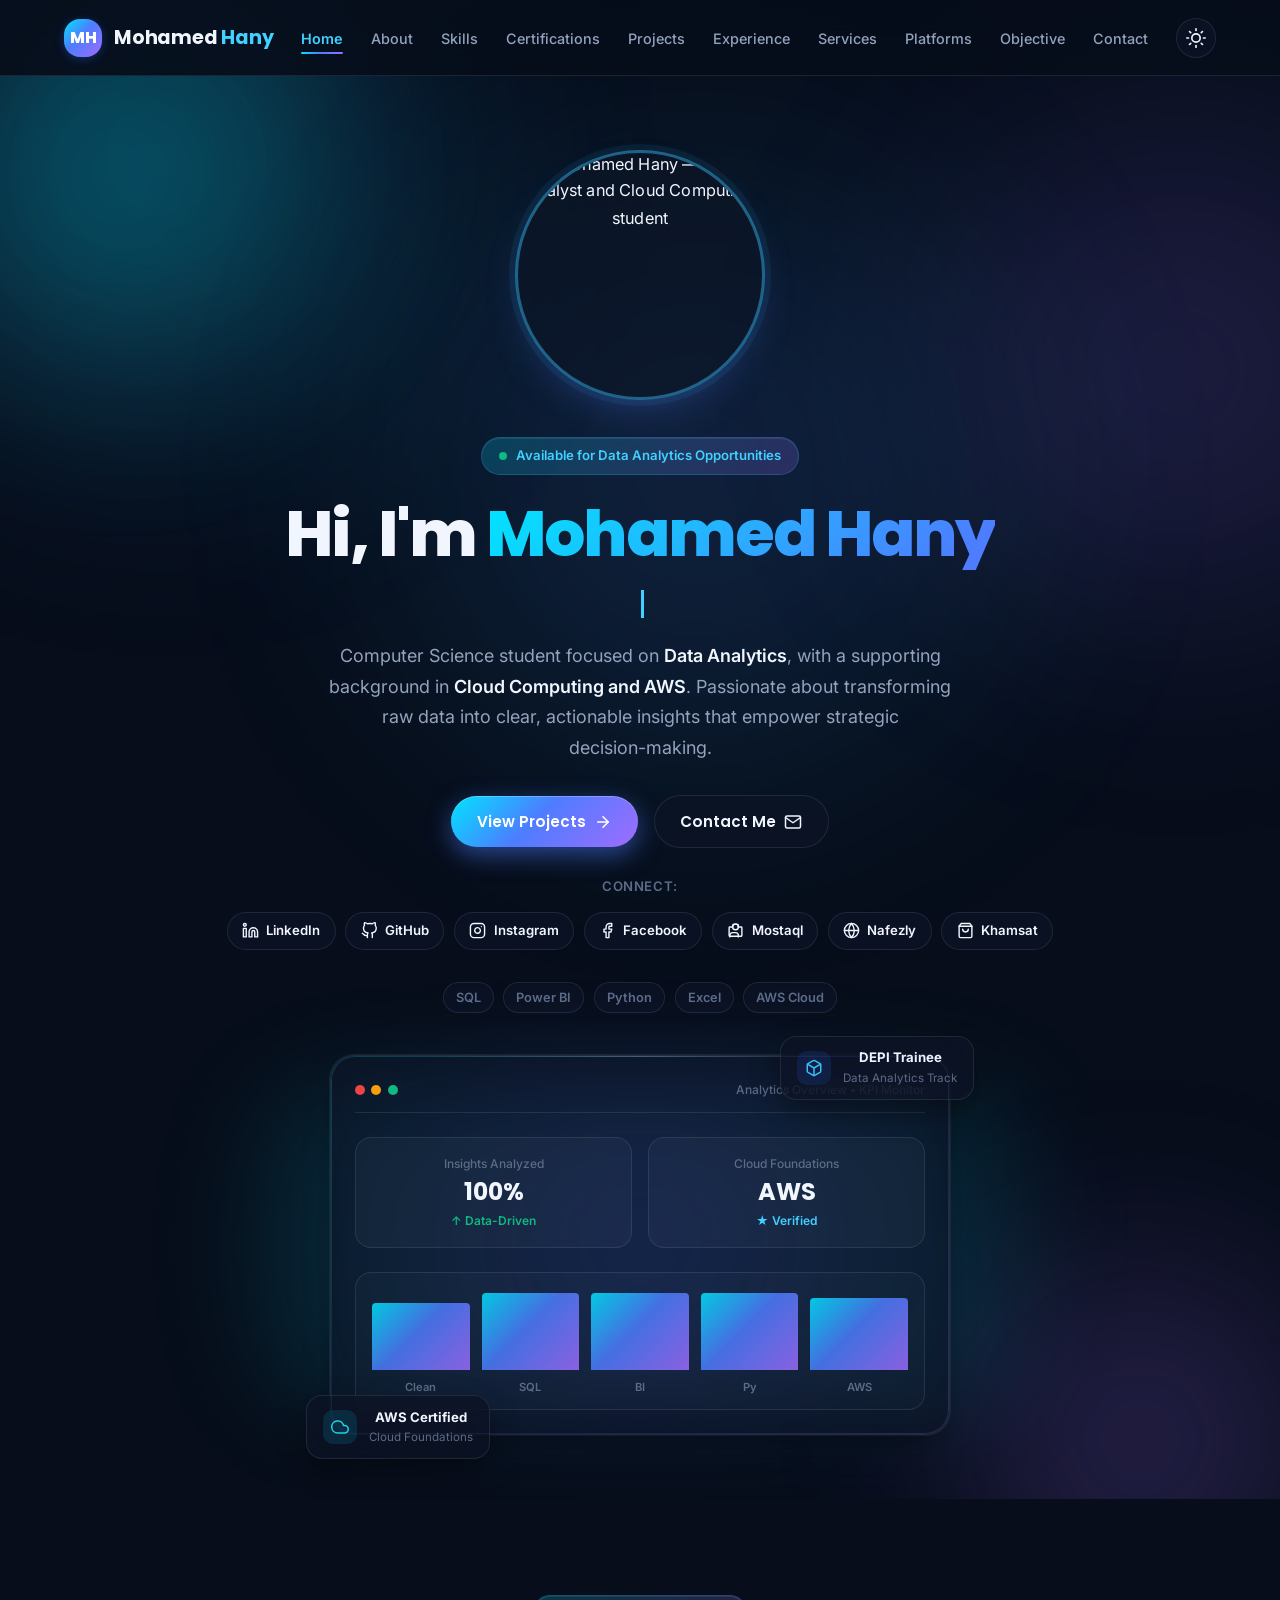
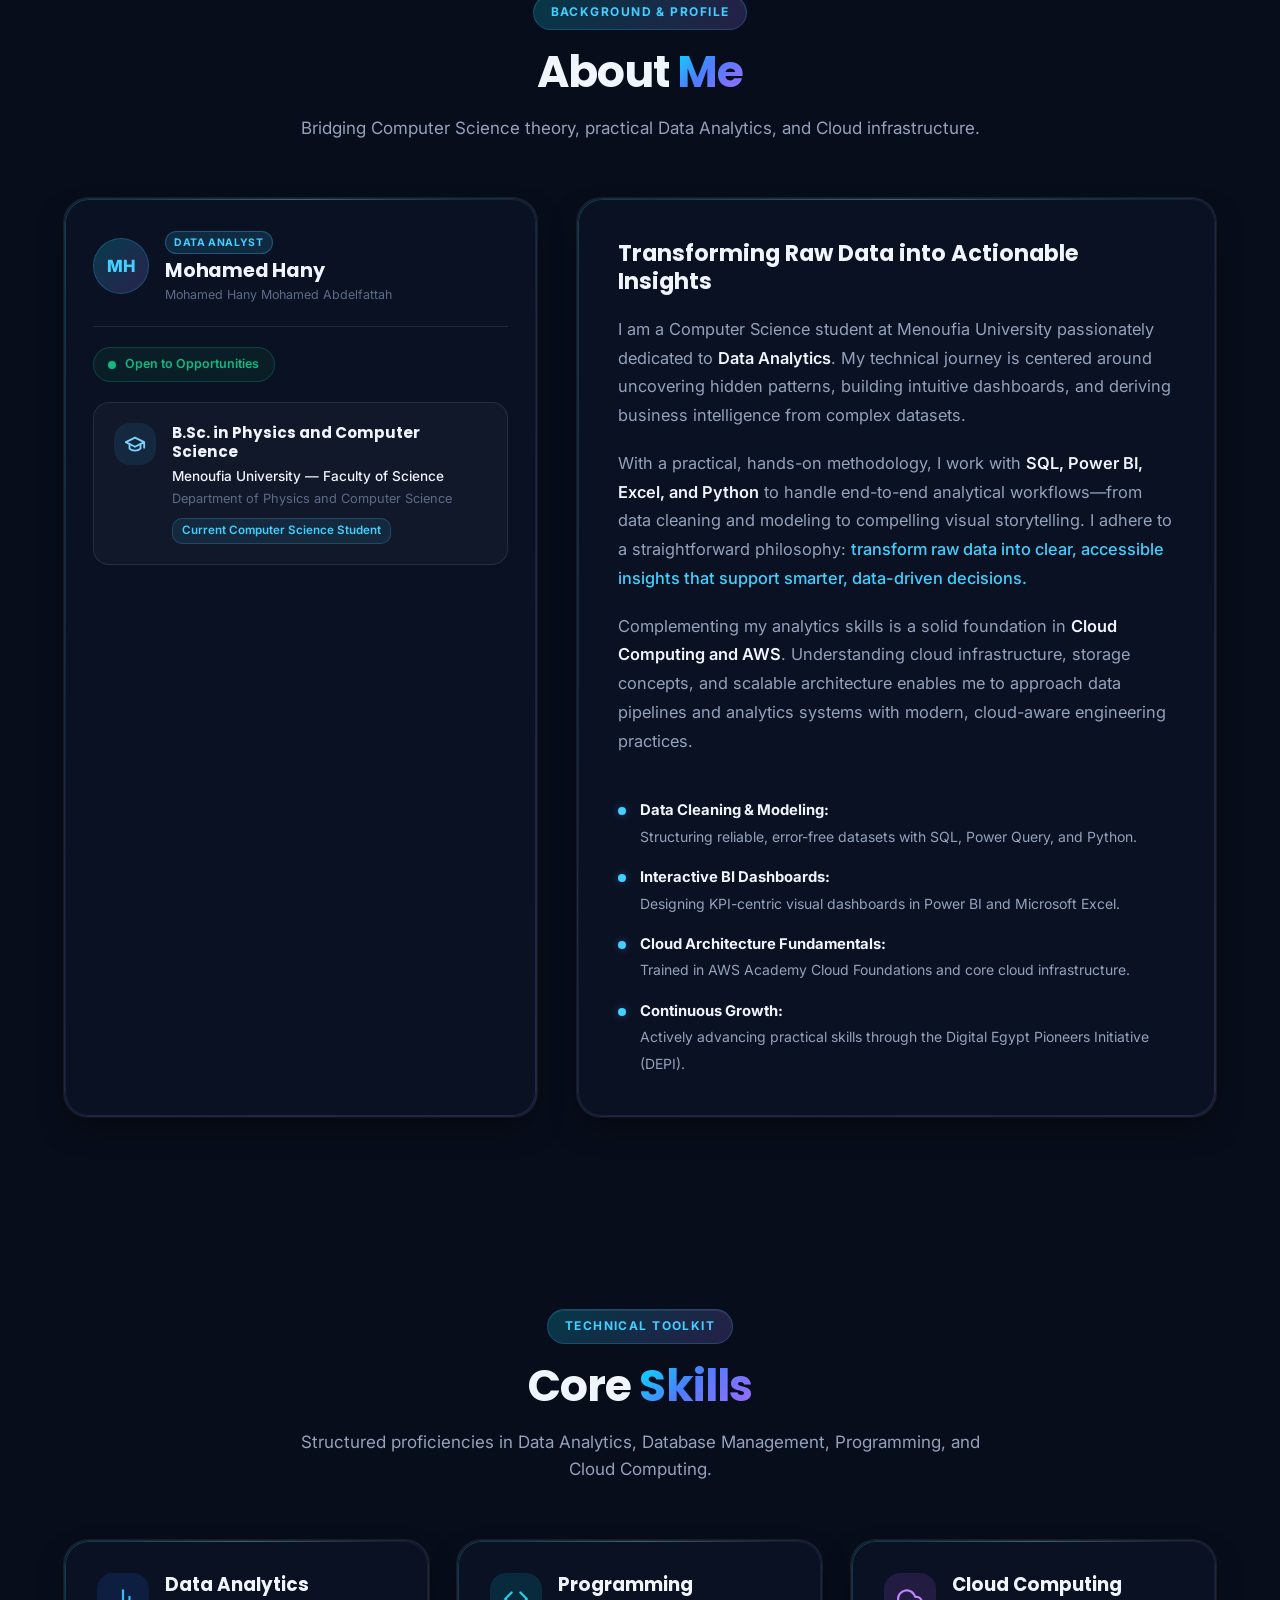
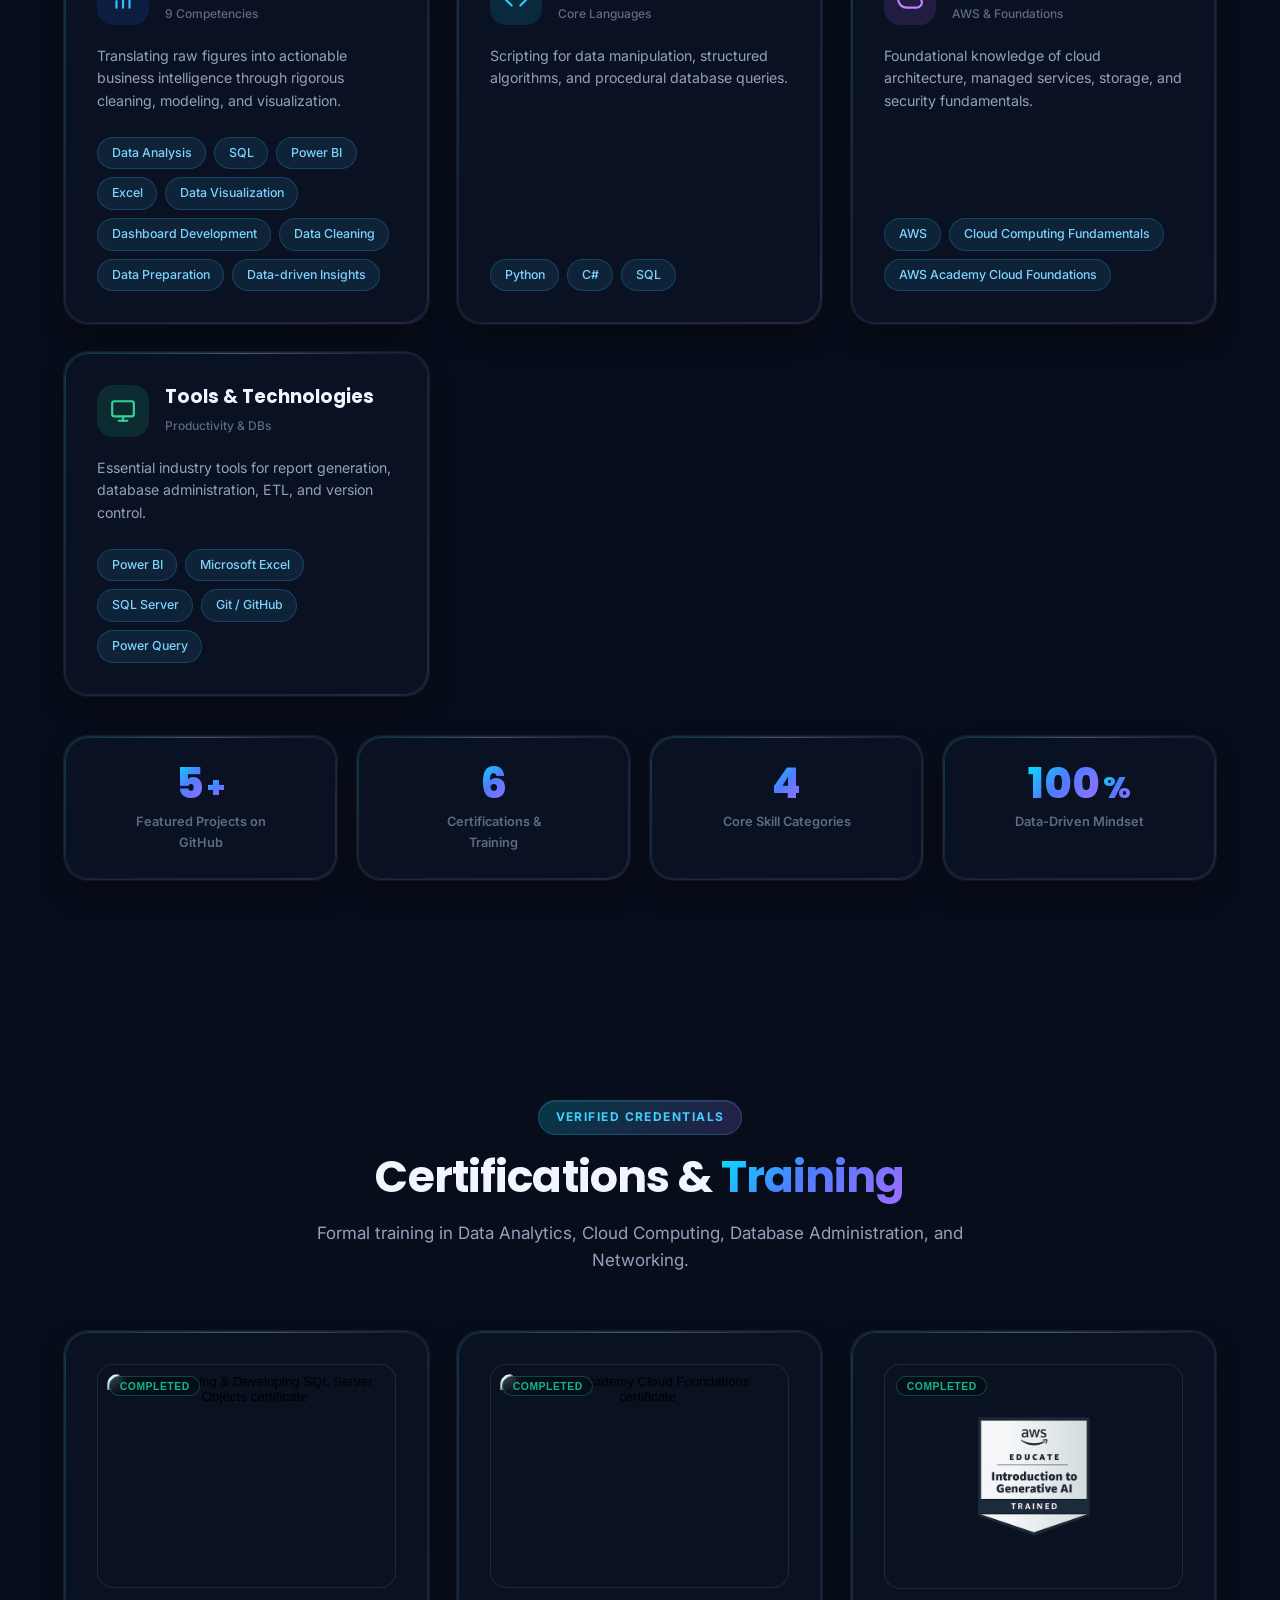
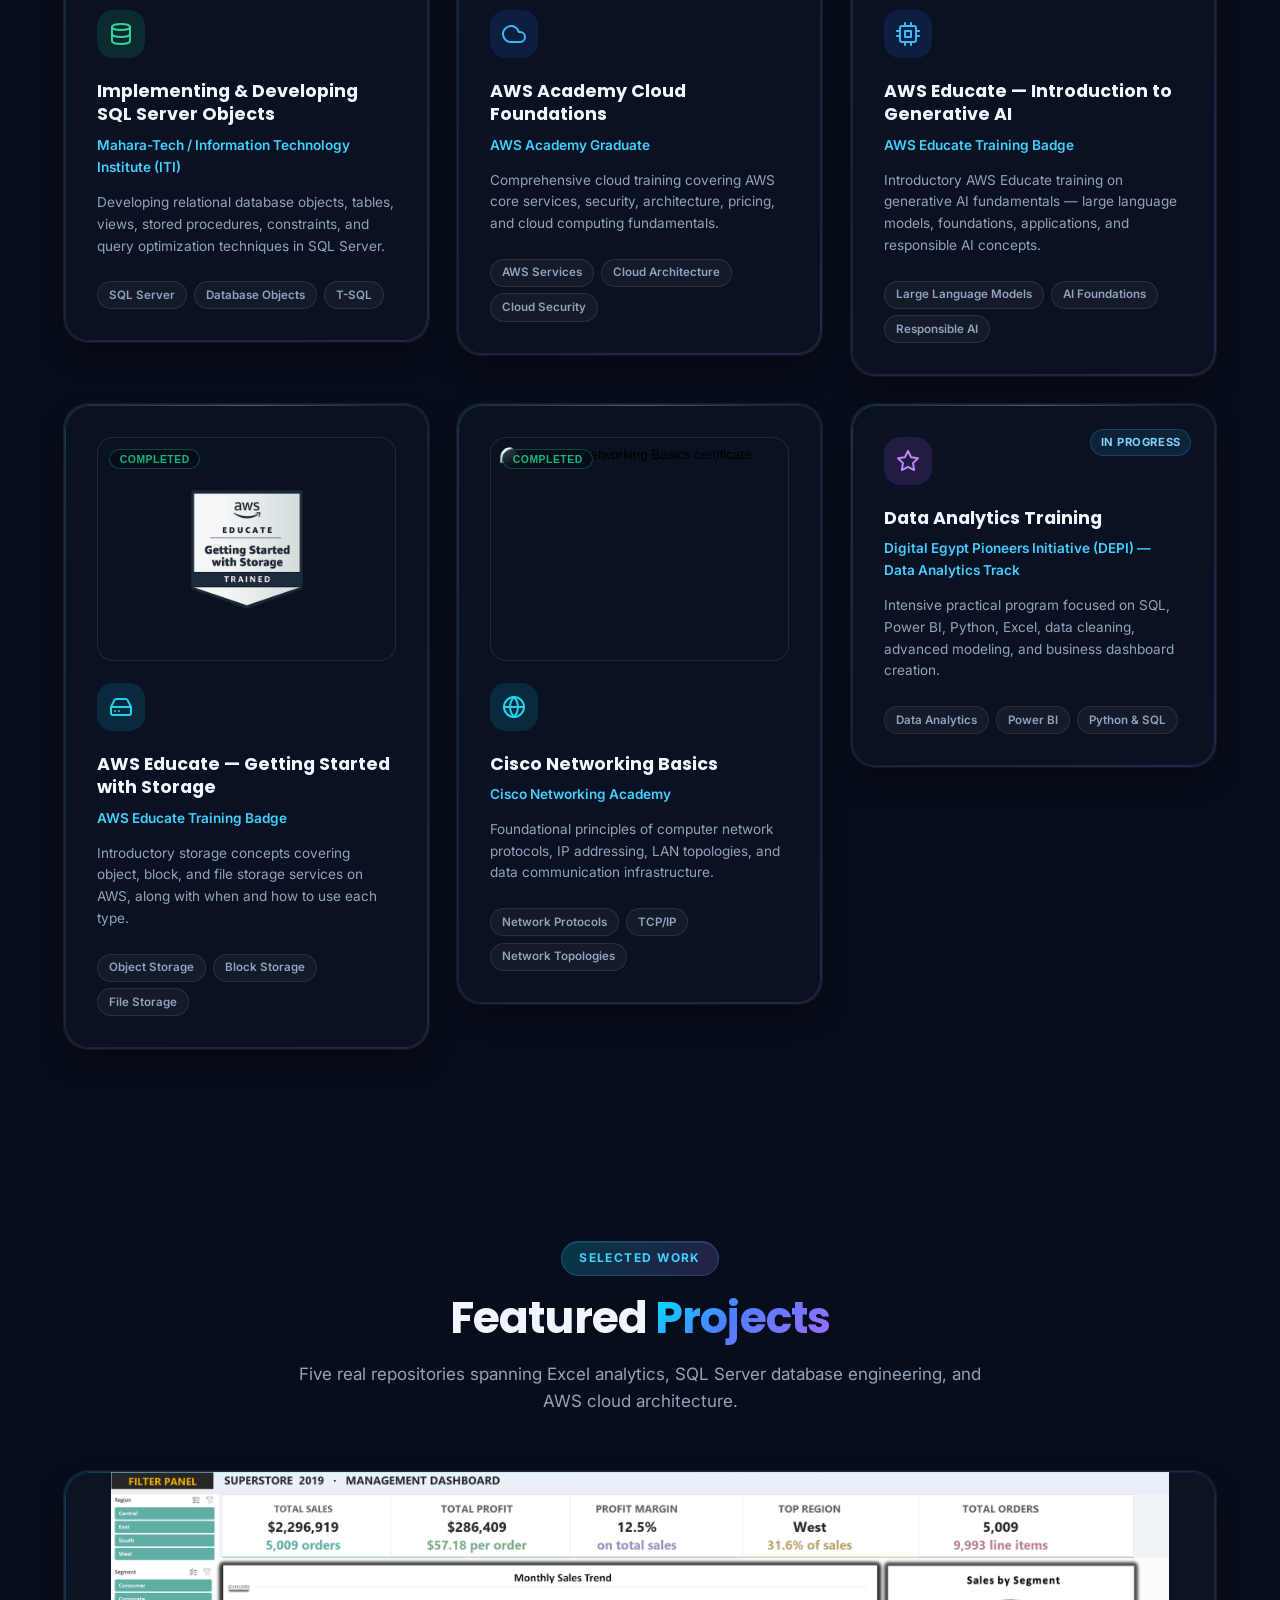
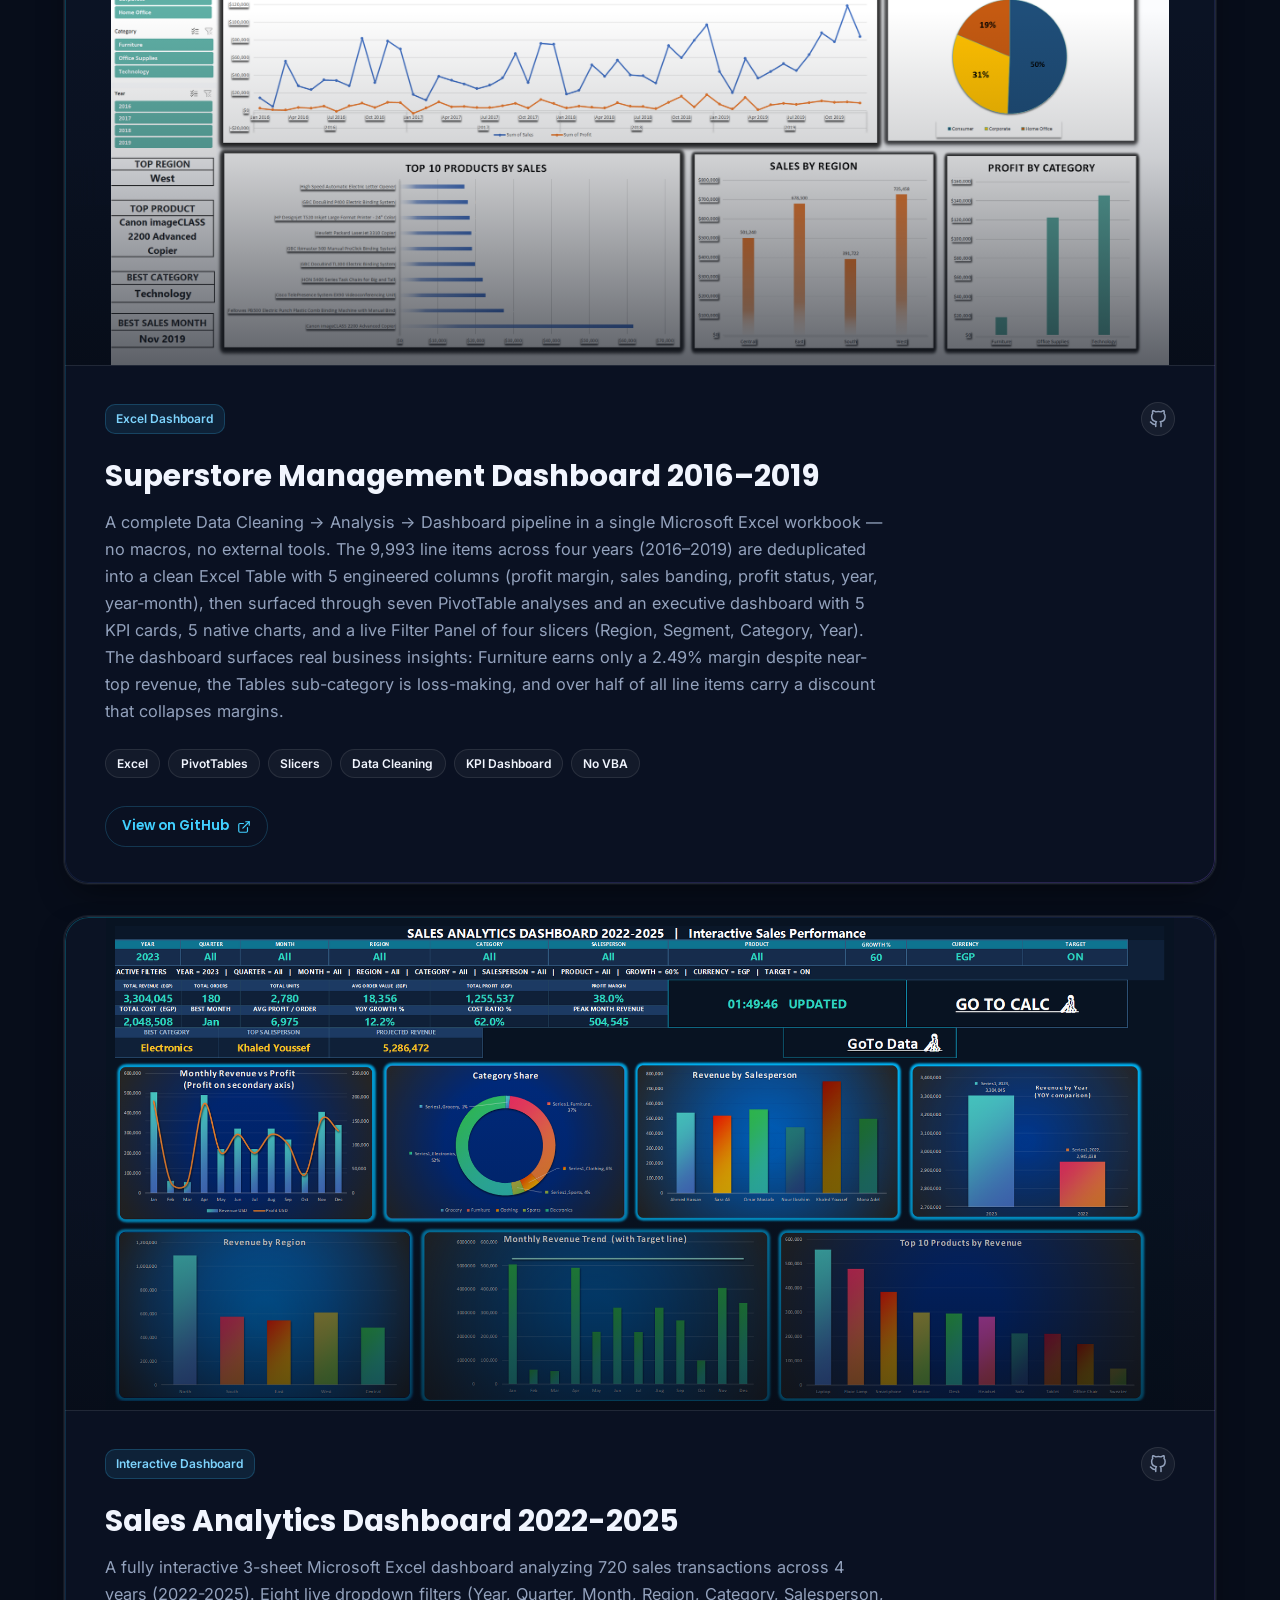
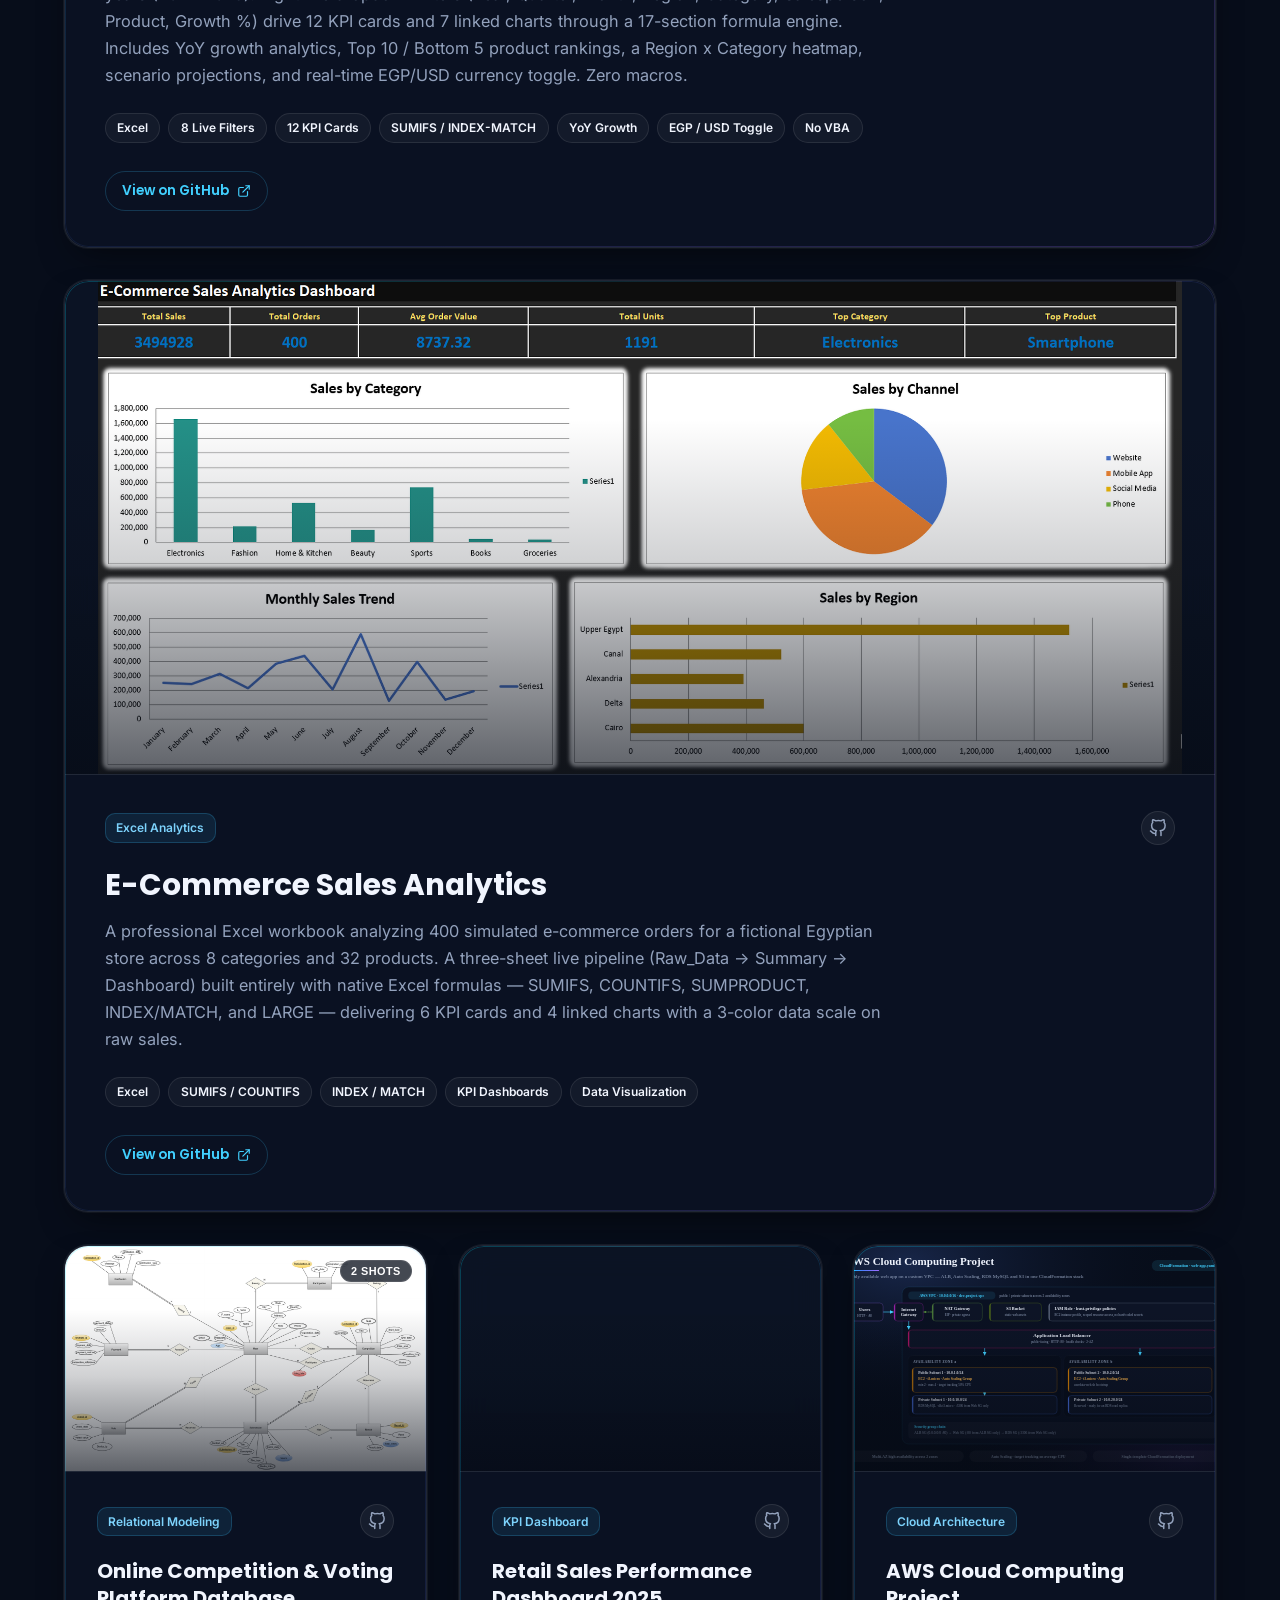
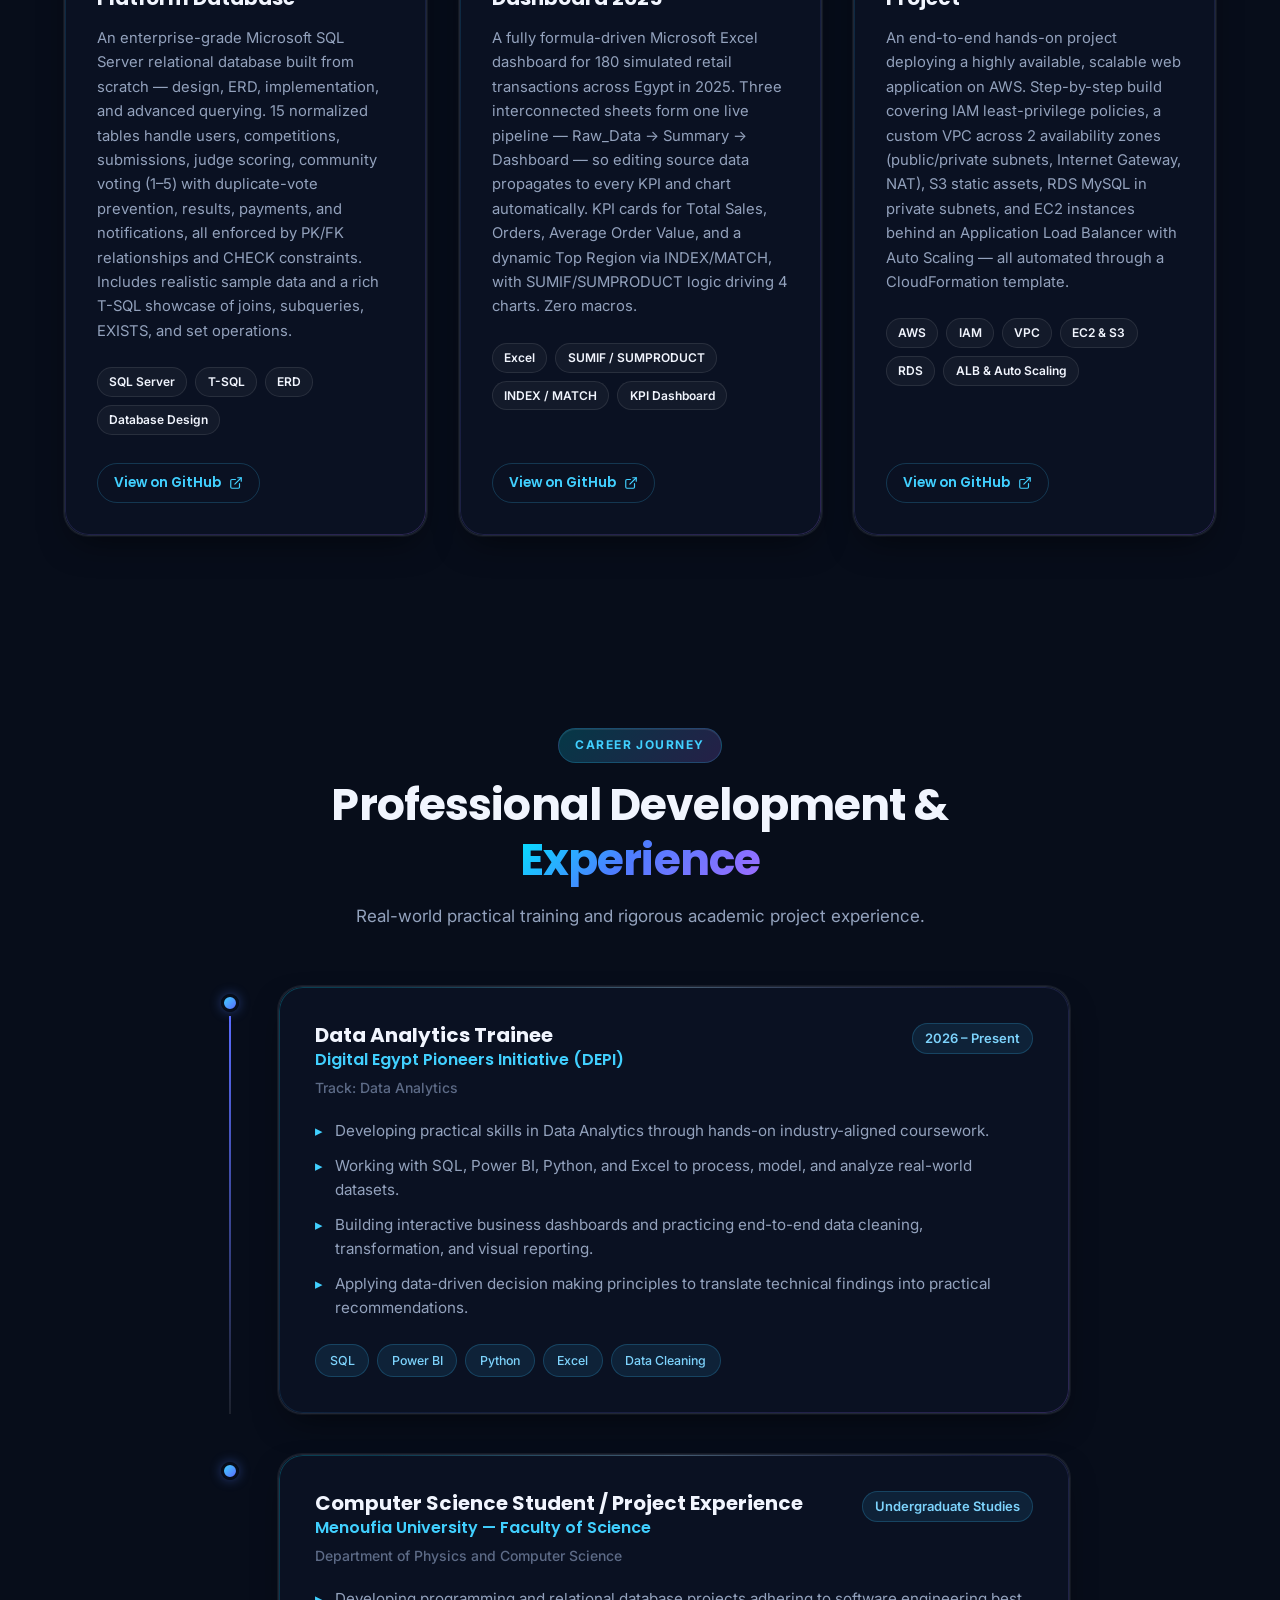
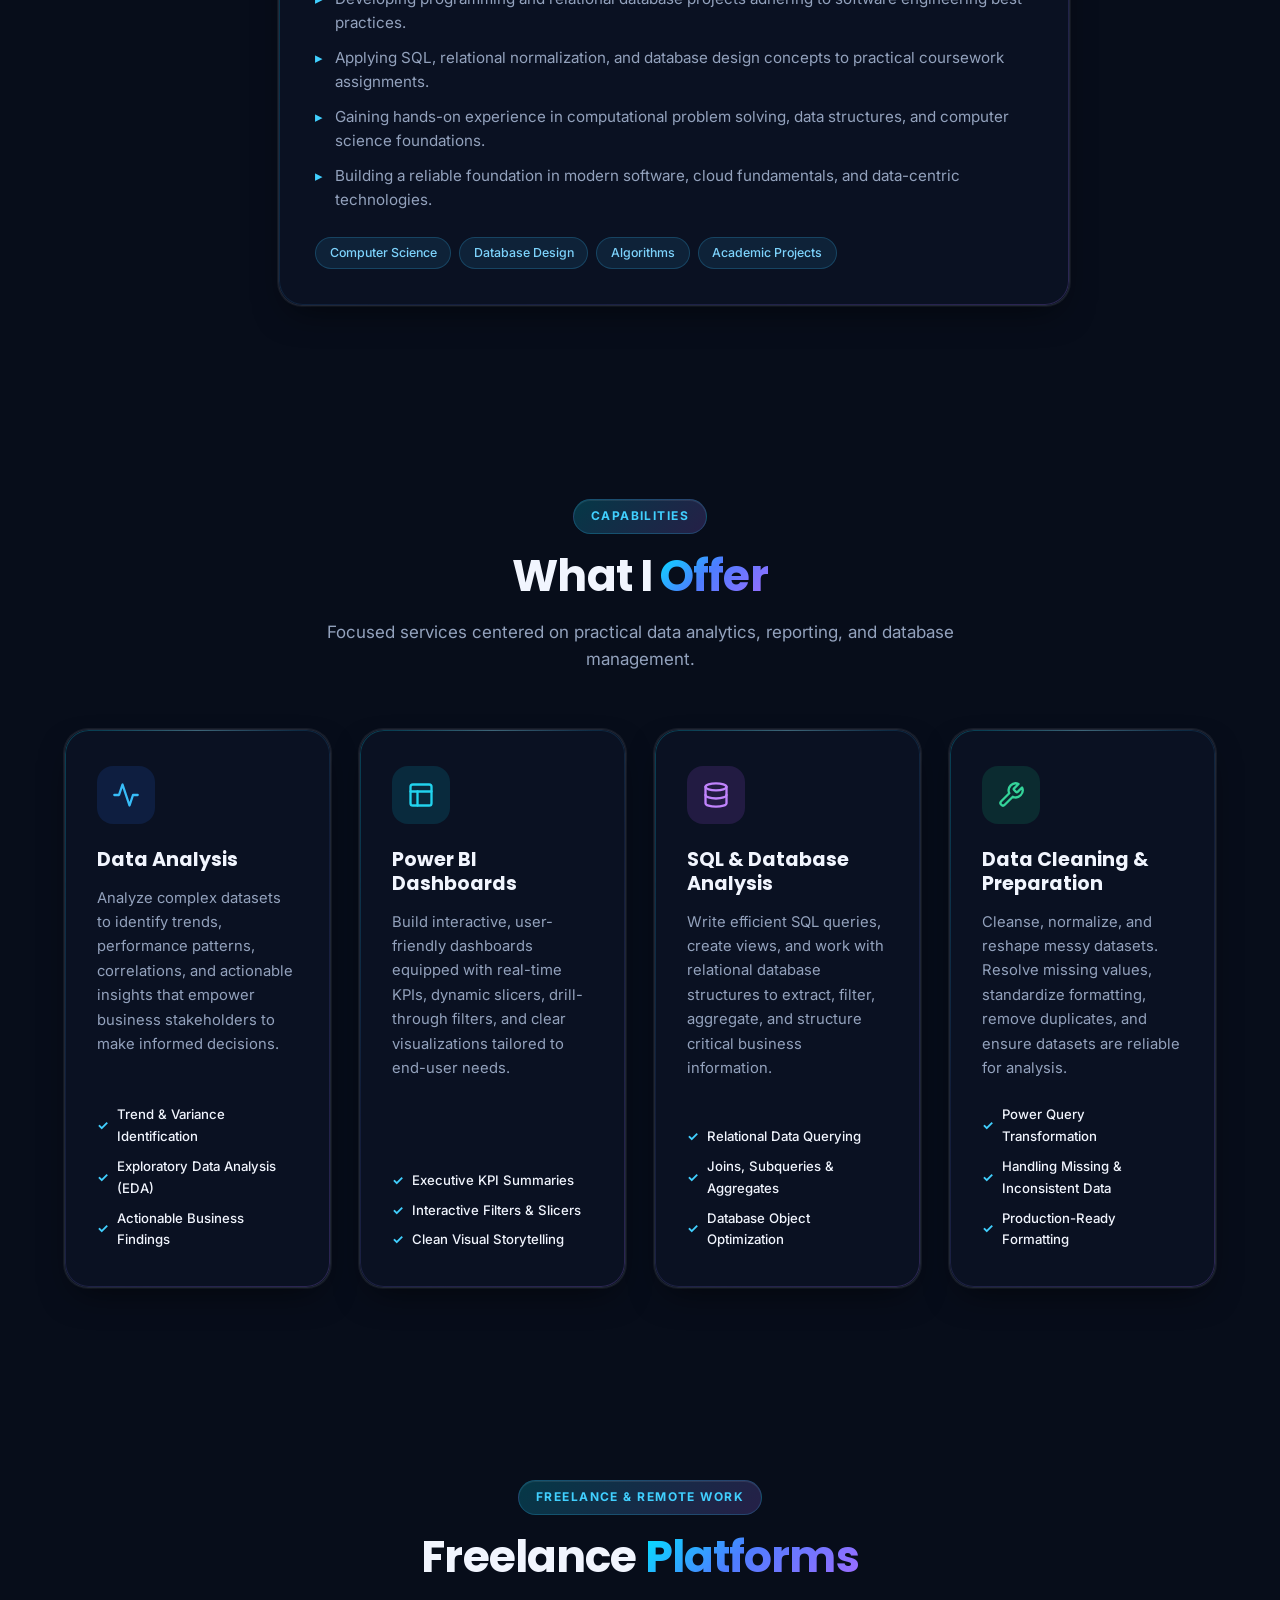
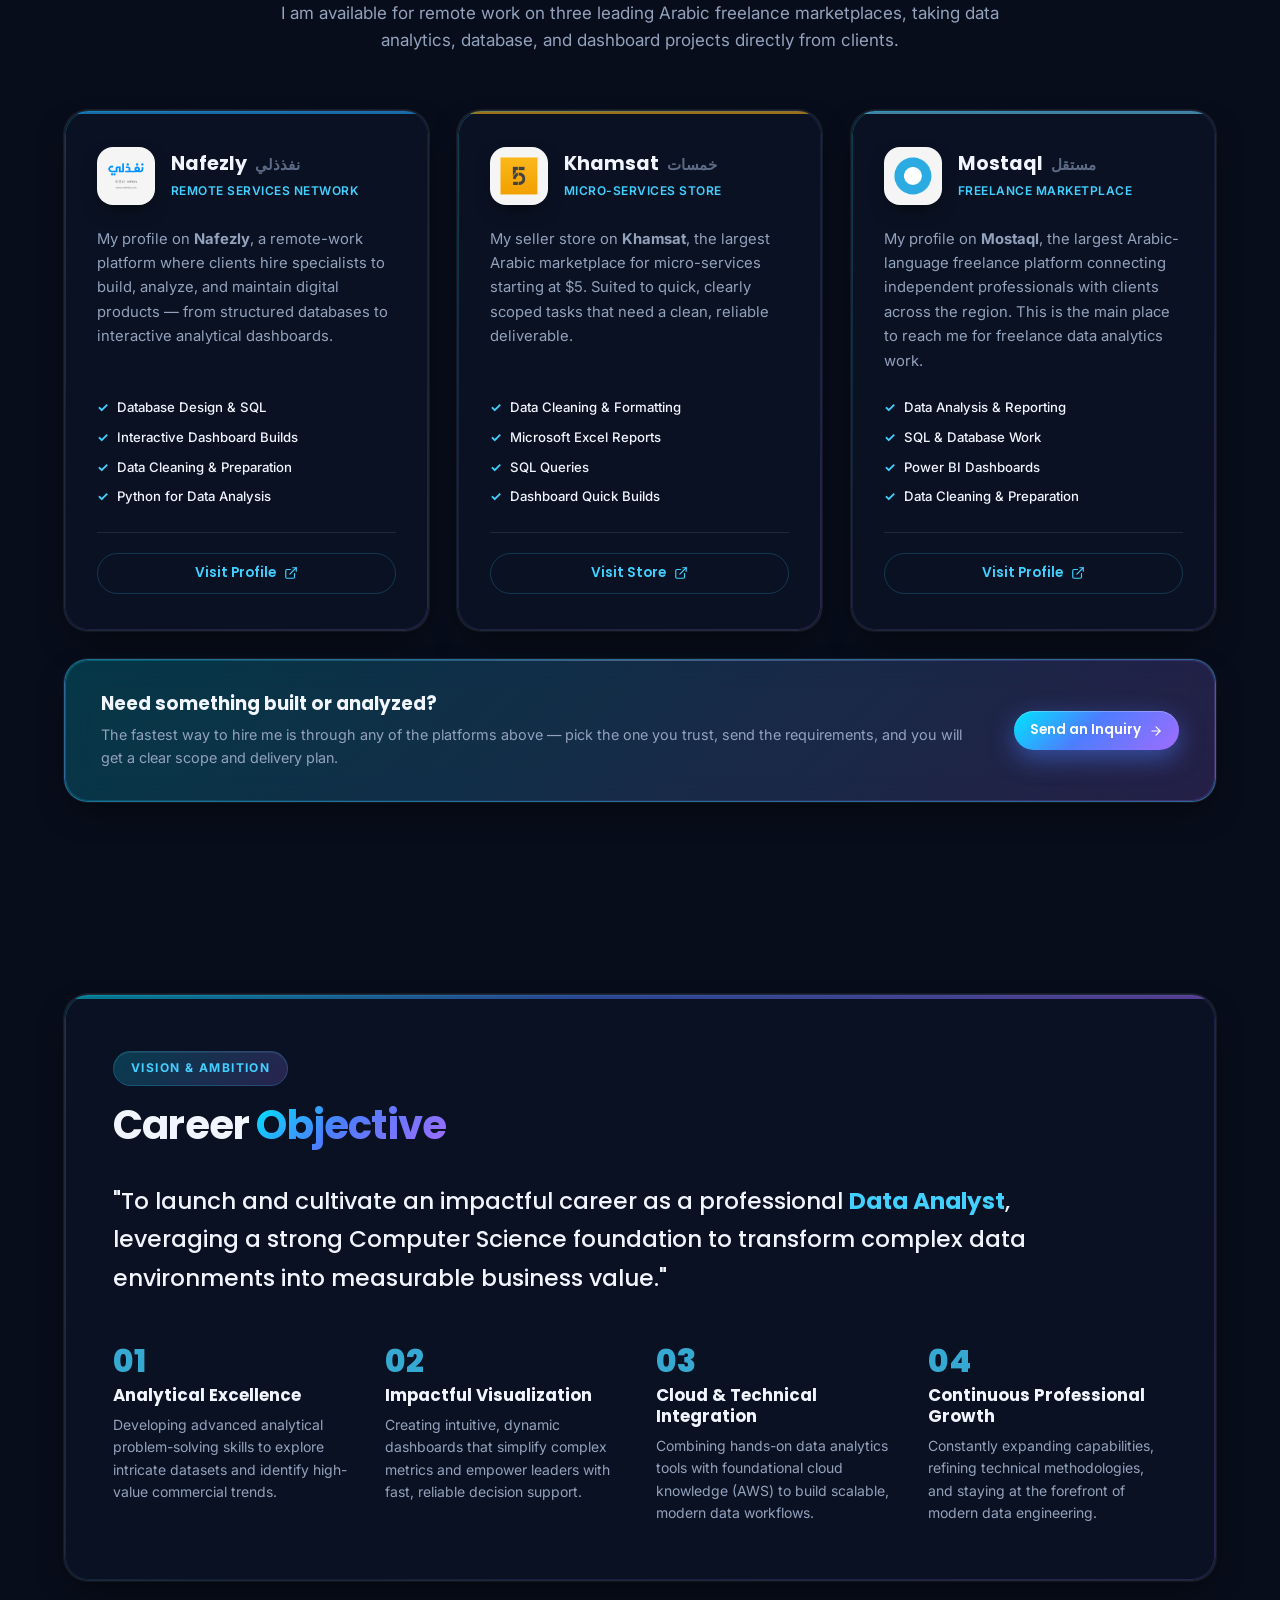
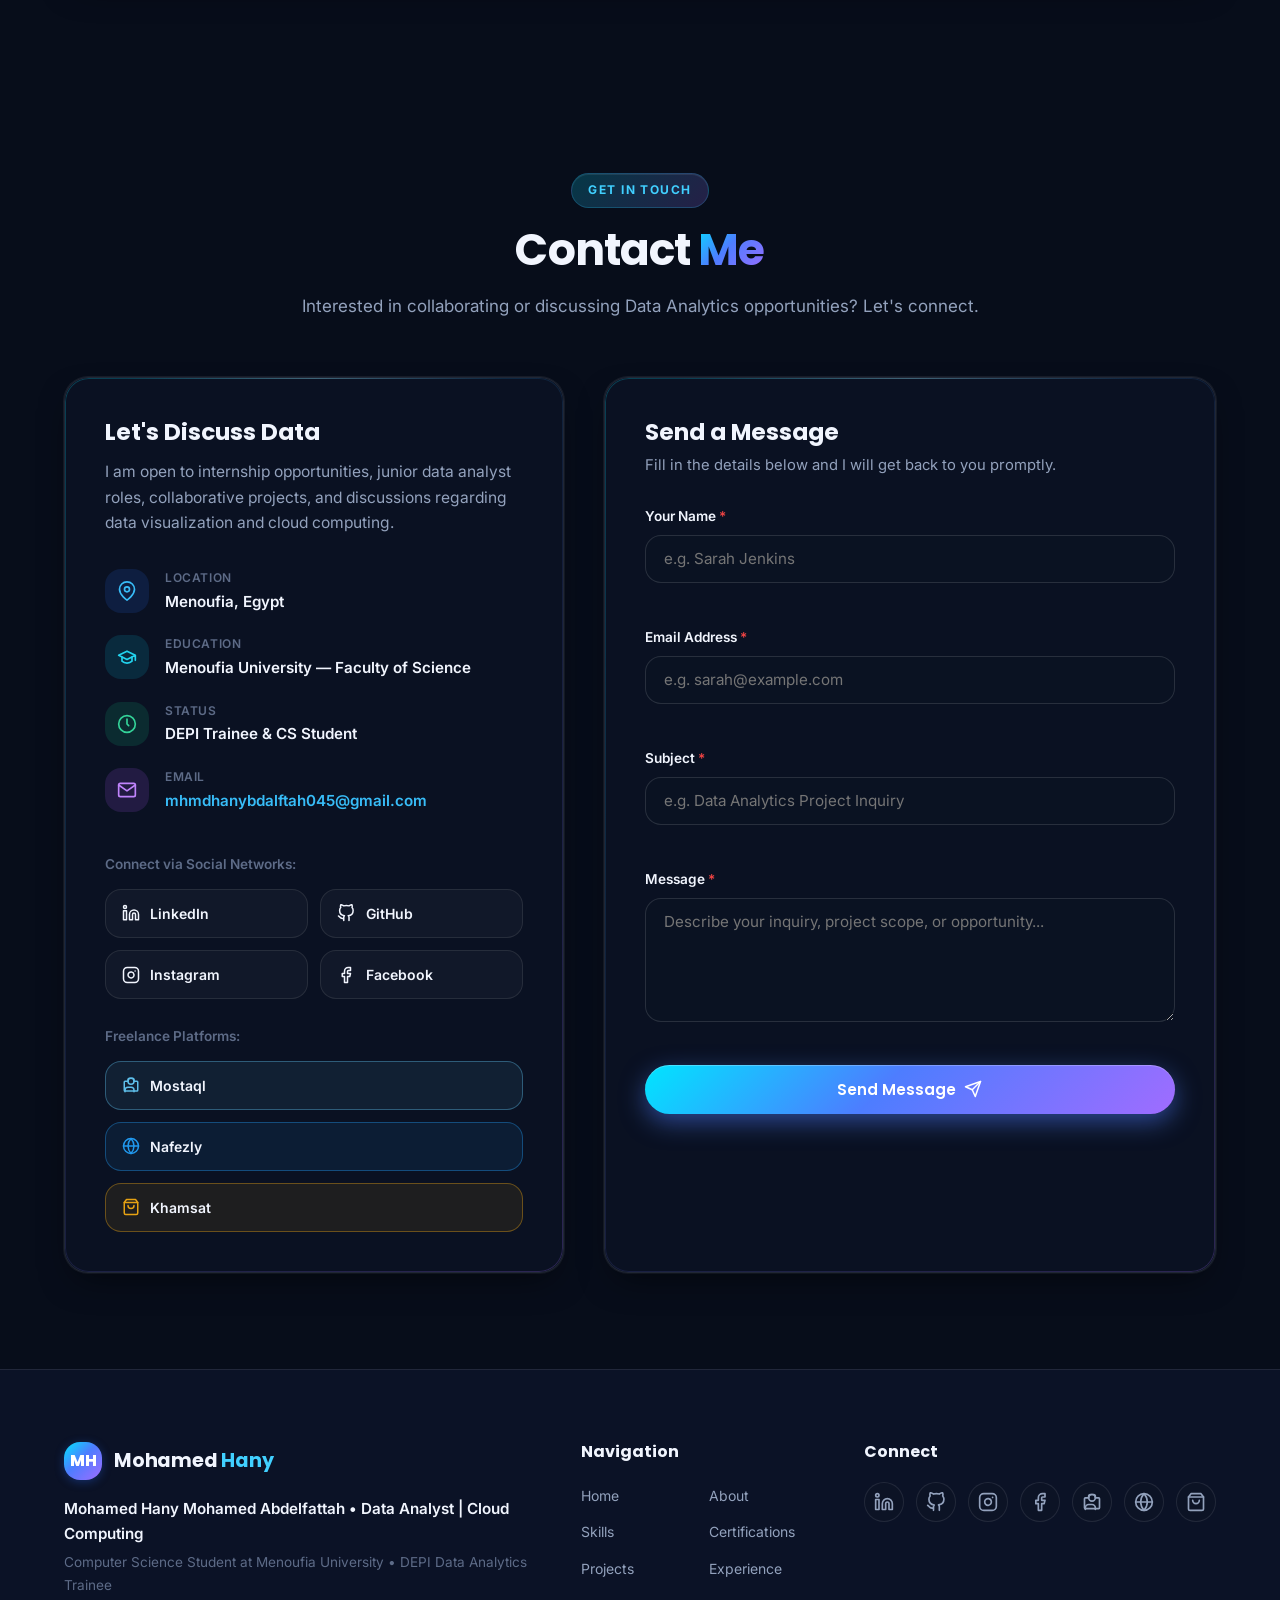
==== commit 1c3165fa: "Split freelance platforms into their own stacked group under Connect via Social Networks" ====
--- a/index.html
+++ b/index.html
@@ -81,7 +81,7 @@
   <link href="https://fonts.googleapis.com/css2?family=Inter:wght@300;400;500;600;700&family=Poppins:wght@400;500;600;700;800&display=swap" rel="stylesheet">
   
   <!-- Main Stylesheet -->
-  <link rel="stylesheet" href="css/style.css?v=2">
+  <link rel="stylesheet" href="css/style.css?v=3">
 </head>
 <body>
 
@@ -1521,9 +1521,12 @@
                   </svg>
                   <span>Facebook</span>
                 </a>
-
+              </div>
+
+              <span class="social-heading social-heading--spaced">Freelance Platforms:</span>
+              <div class="social-links-grid social-links-grid--stack">
                 <!-- Mostaql -->
-                <a href="https://mostaql.com/u/Mohamed_Hany05" target="_blank" rel="noopener noreferrer" class="social-btn" aria-label="Mohamed Hany's Mostaql Freelance Profile">
+                <a href="https://mostaql.com/u/Mohamed_Hany05" target="_blank" rel="noopener noreferrer" class="social-btn social-btn--brand mostaql" style="--brand-color: #5ebee9;" aria-label="Mohamed Hany's Mostaql Freelance Profile">
                   <svg xmlns="http://www.w3.org/2000/svg" width="18" height="18" viewBox="0 0 24 24" fill="none" stroke="currentColor" stroke-width="2" stroke-linecap="round" stroke-linejoin="round" aria-hidden="true">
                     <path d="M20 7h-4V5a2 2 0 0 0-2-2h-4a2 2 0 0 0-2 2v2H4a1 1 0 0 0-1 1v11a1 1 0 0 0 1 1h16a1 1 0 0 0 1-1V8a1 1 0 0 0-1-1z"></path>
                     <path d="M16 21v-2a4 4 0 0 0-4-4h-4a4 4 0 0 0-4 4v2"></path>
@@ -1533,7 +1536,7 @@
                 </a>
 
                 <!-- Nafezly -->
-                <a href="https://nafezly.com/u/Mohamed_Hany05" target="_blank" rel="noopener noreferrer" class="social-btn" aria-label="Mohamed Hany's Nafezly Freelance Profile">
+                <a href="https://nafezly.com/u/Mohamed_Hany05" target="_blank" rel="noopener noreferrer" class="social-btn social-btn--brand nafezly" style="--brand-color: #2199ee;" aria-label="Mohamed Hany's Nafezly Freelance Profile">
                   <svg xmlns="http://www.w3.org/2000/svg" width="18" height="18" viewBox="0 0 24 24" fill="none" stroke="currentColor" stroke-width="2" stroke-linecap="round" stroke-linejoin="round" aria-hidden="true">
                     <circle cx="12" cy="12" r="10"></circle>
                     <path d="M2 12h20"></path>
@@ -1543,7 +1546,7 @@
                 </a>
 
                 <!-- Khamsat -->
-                <a href="https://khamsat.com/user/mohamedhanyadelefatt" target="_blank" rel="noopener noreferrer" class="social-btn" aria-label="Mohamed Hany's Khamsat Seller Store">
+                <a href="https://khamsat.com/user/mohamedhanyadelefatt" target="_blank" rel="noopener noreferrer" class="social-btn social-btn--brand khamsat" style="--brand-color: #e6a213;" aria-label="Mohamed Hany's Khamsat Seller Store">
                   <svg xmlns="http://www.w3.org/2000/svg" width="18" height="18" viewBox="0 0 24 24" fill="none" stroke="currentColor" stroke-width="2" stroke-linecap="round" stroke-linejoin="round" aria-hidden="true">
                     <path d="M6 2 3 6v14a2 2 0 0 0 2 2h14a2 2 0 0 0 2-2V6l-3-4z"></path>
                     <line x1="3" y1="6" x2="21" y2="6"></line>
--- a/css/style.css
+++ b/css/style.css
@@ -2939,6 +2939,15 @@
   gap: 0.75rem;
 }
 
+/* Freelance platforms sit in their own group, stacked one per row */
+.social-heading--spaced {
+  margin-top: 1.6rem;
+}
+
+.social-links-grid--stack {
+  grid-template-columns: 1fr;
+}
+
 .social-btn {
   display: flex;
   align-items: center;
@@ -2962,6 +2971,30 @@
   border-color: var(--accent-primary);
   color: var(--accent-primary);
   transform: translateY(-2px);
+}
+
+/* Brand-tinted variants (freelance platforms).
+   Declared after the base rules and with a doubled class so they outrank
+   both `.social-btn:hover` and `[data-theme="light"] .social-btn`. */
+.social-btn.social-btn--brand {
+  color: var(--text-primary);
+  border-color: color-mix(in srgb, var(--brand-color) 38%, transparent);
+  background: color-mix(in srgb, var(--brand-color) 9%, transparent);
+}
+
+.social-btn.social-btn--brand svg {
+  color: var(--brand-color);
+}
+
+.social-btn.social-btn--brand:hover {
+  color: var(--brand-color);
+  border-color: var(--brand-color);
+  background: color-mix(in srgb, var(--brand-color) 16%, transparent);
+  box-shadow: 0 6px 20px -8px var(--brand-color);
+}
+
+[data-theme="light"] .social-btn.social-btn--brand {
+  background: color-mix(in srgb, var(--brand-color) 11%, transparent);
 }
 
 /* Contact Form */
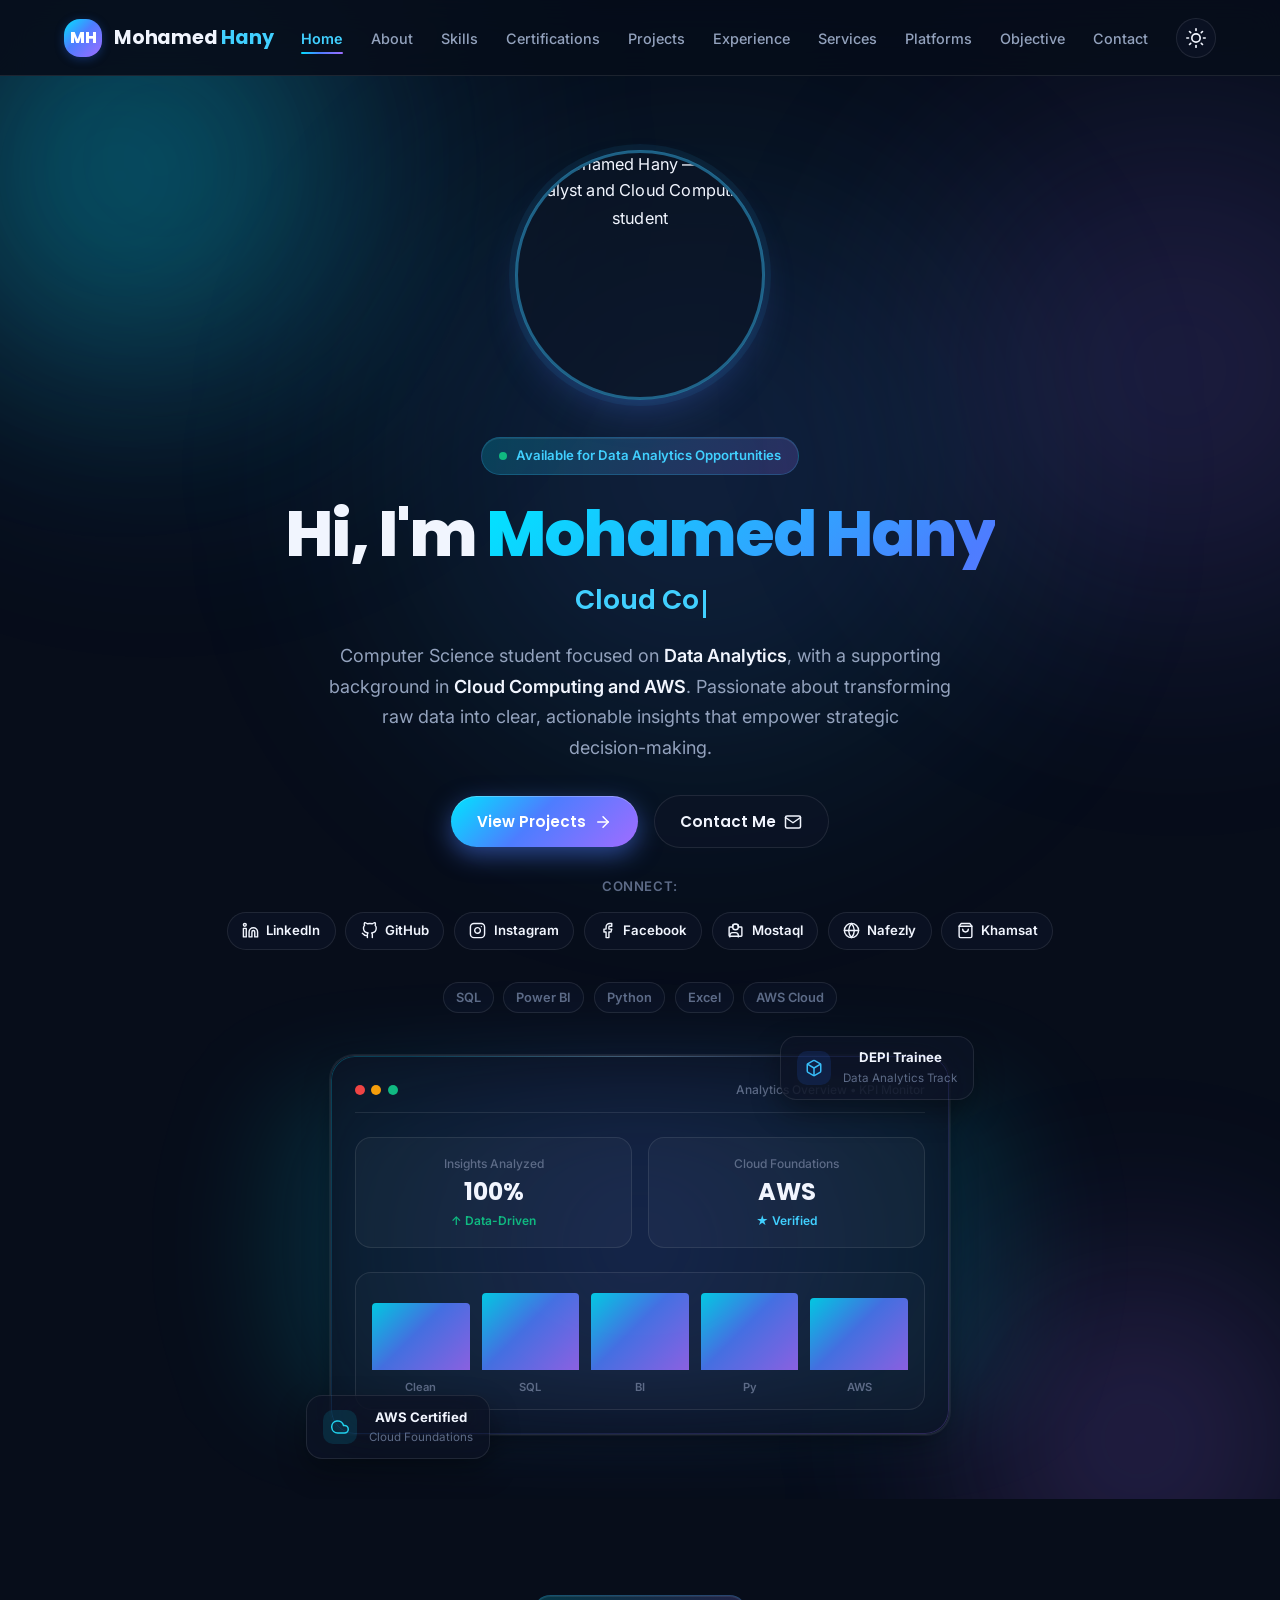
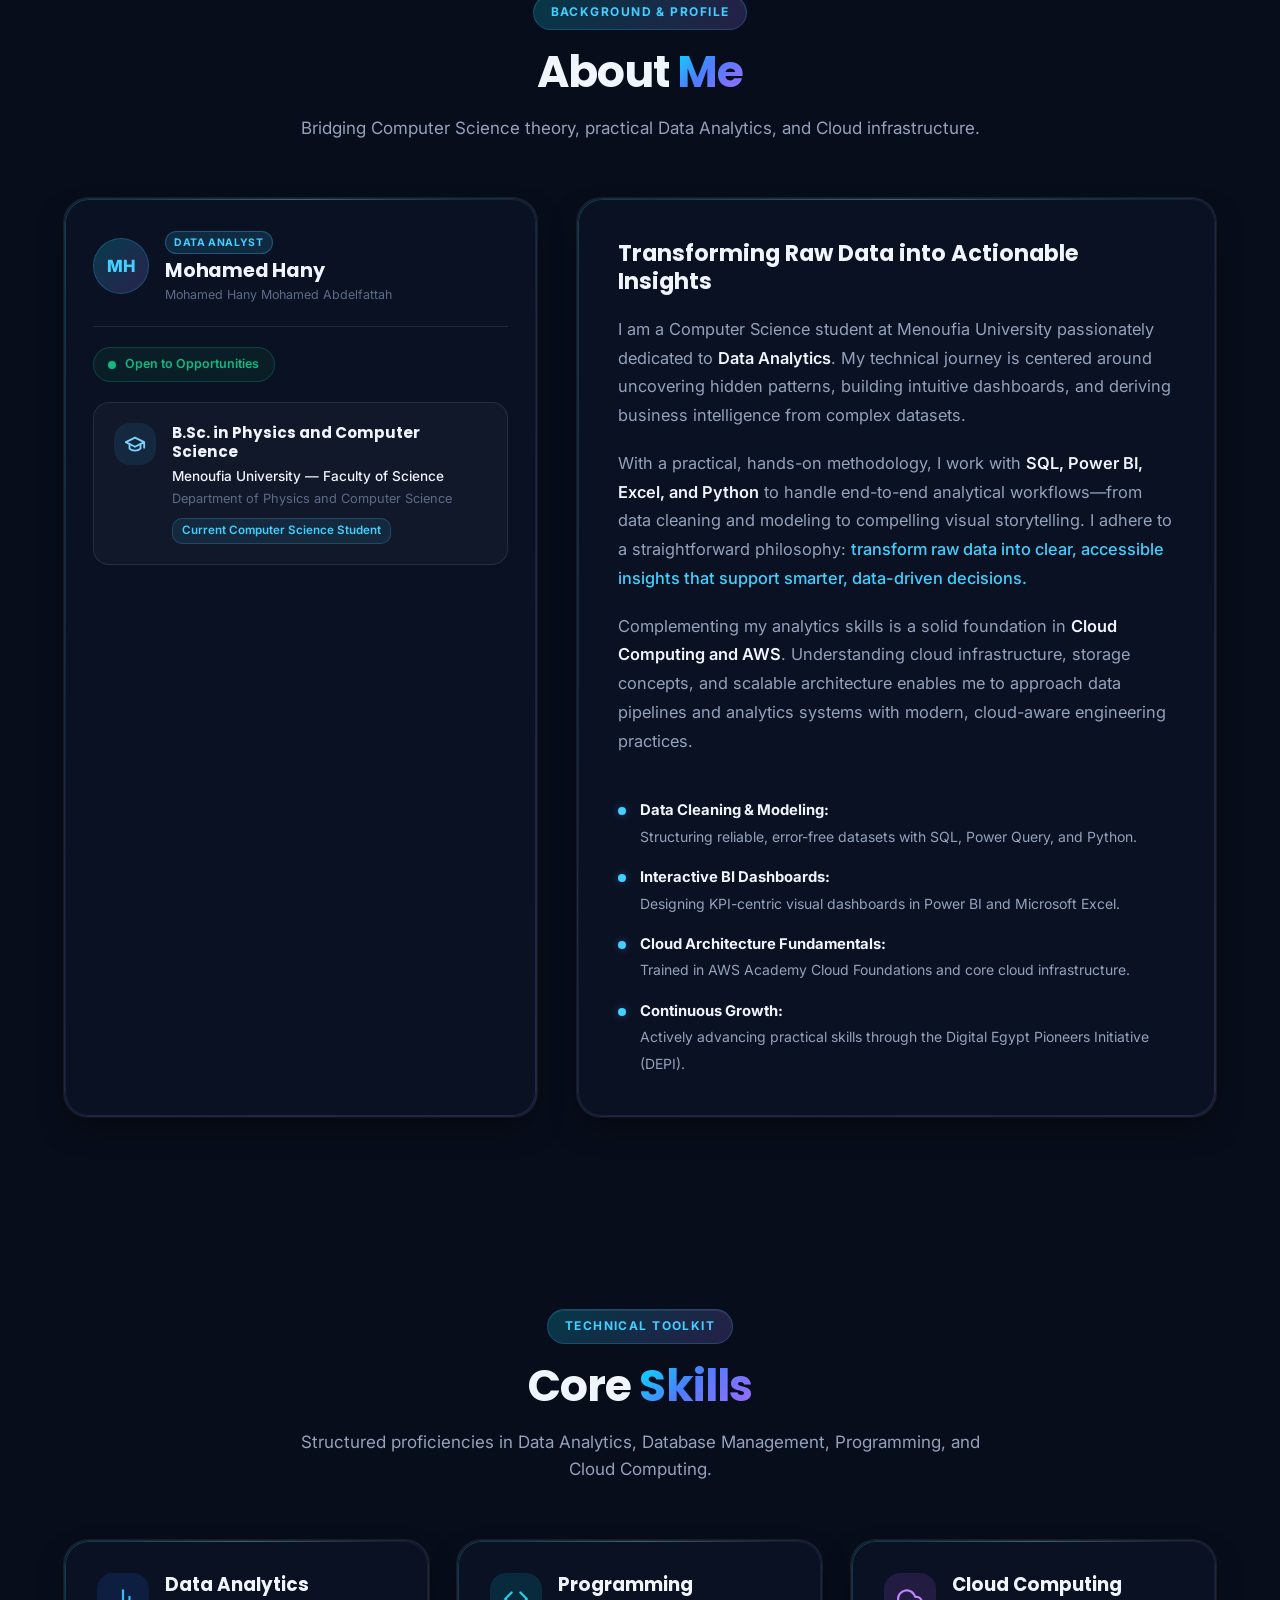
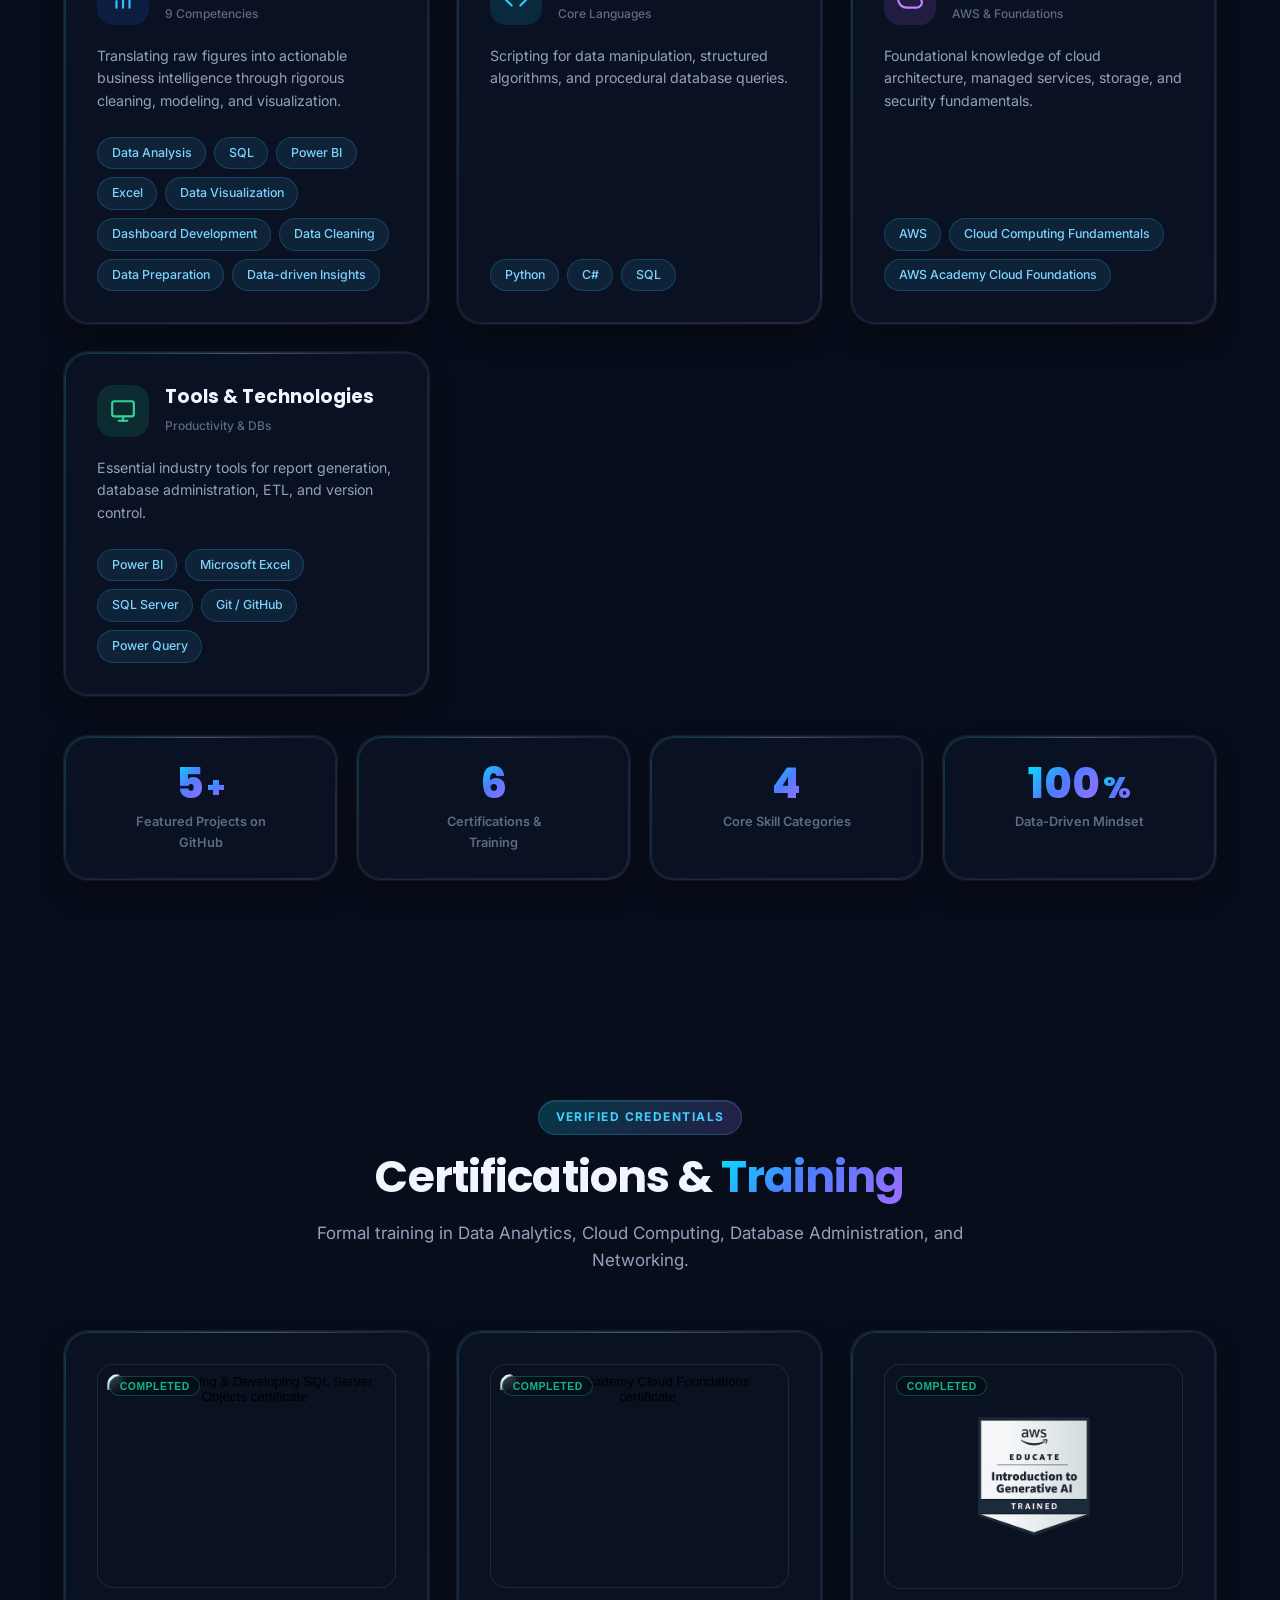
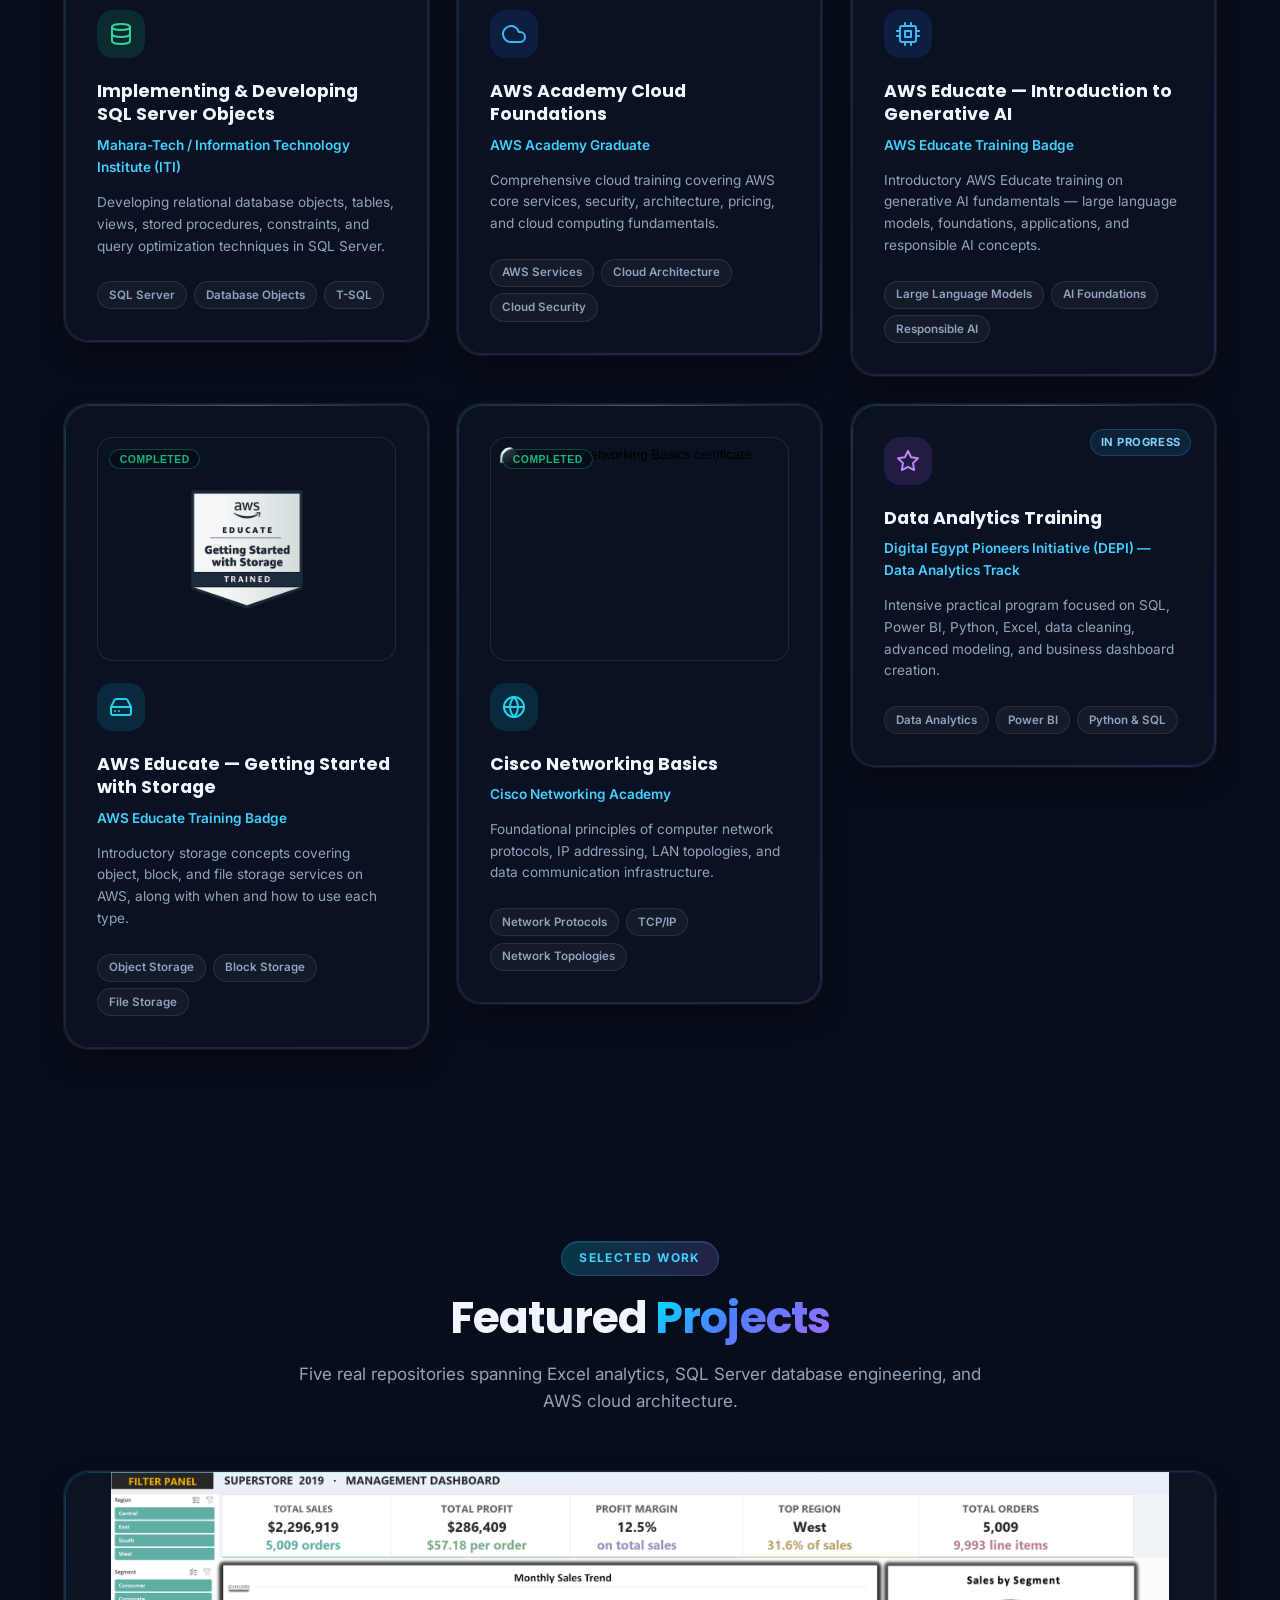
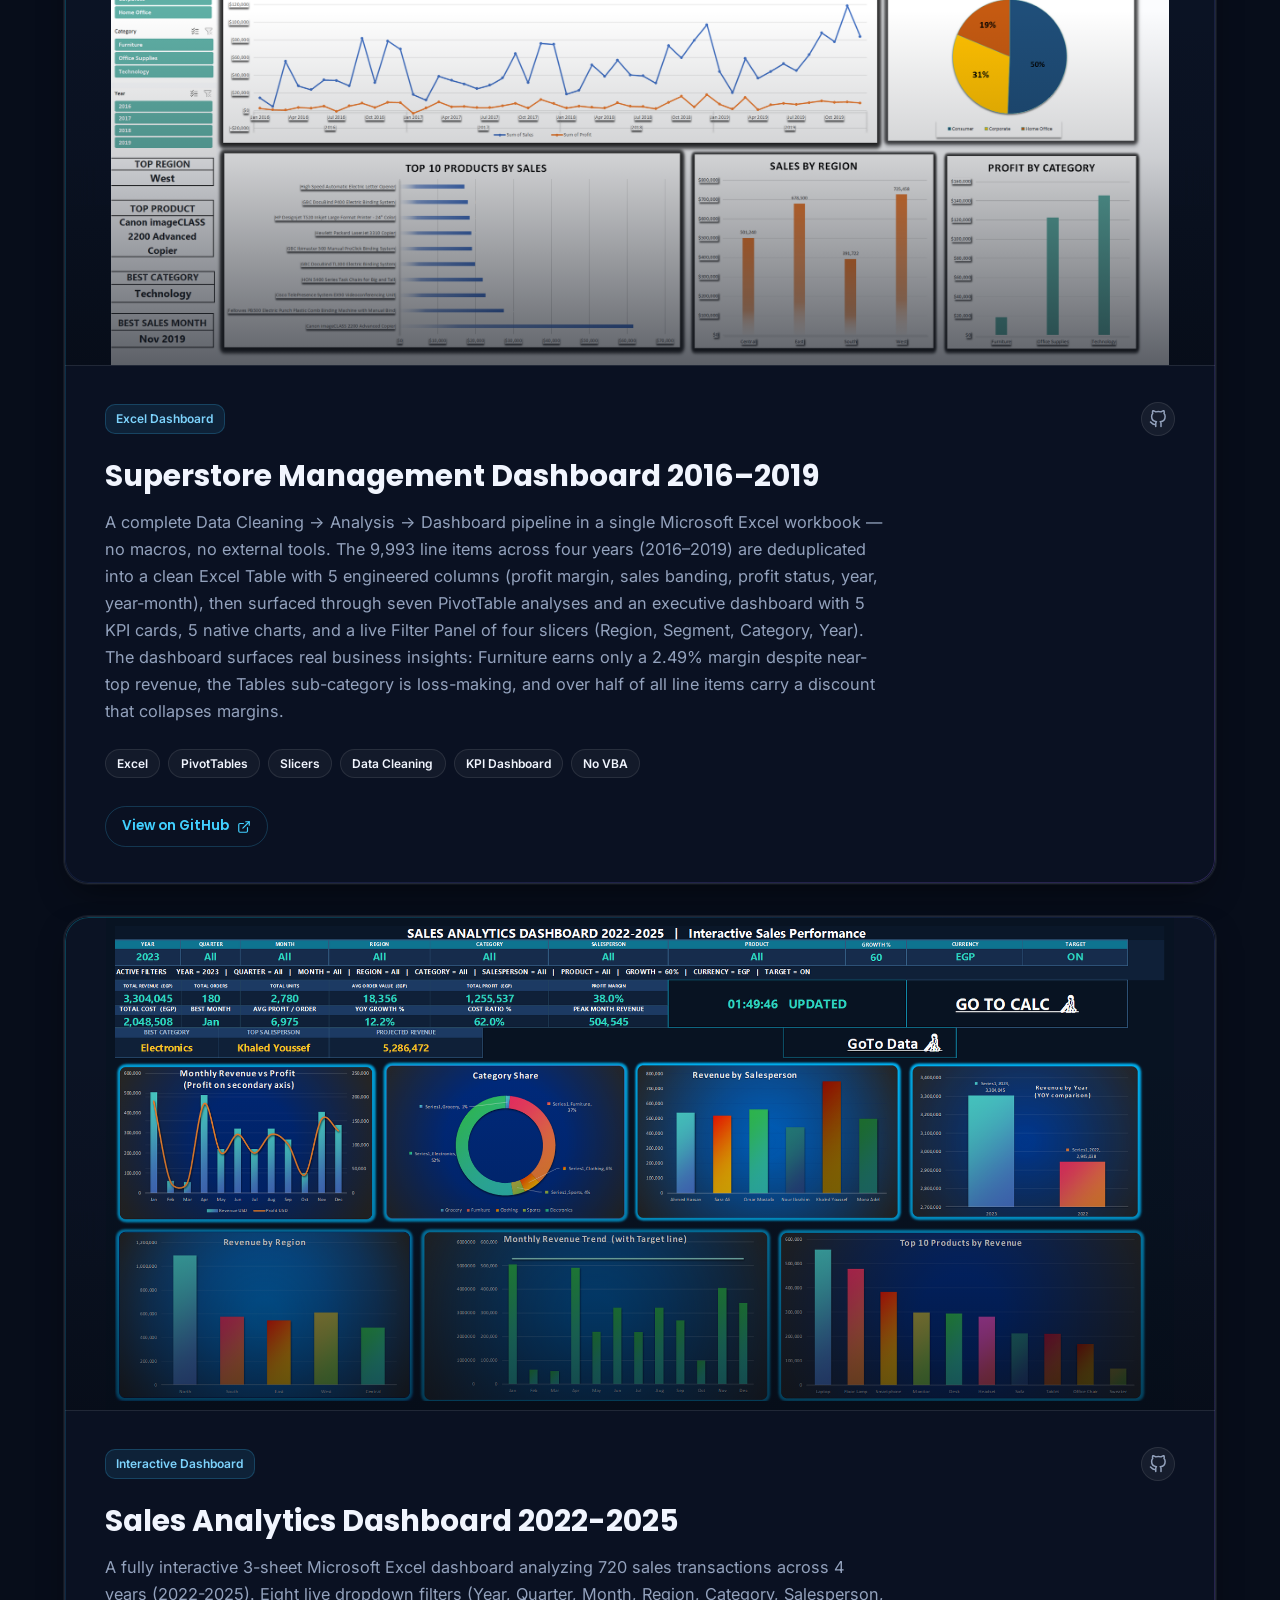
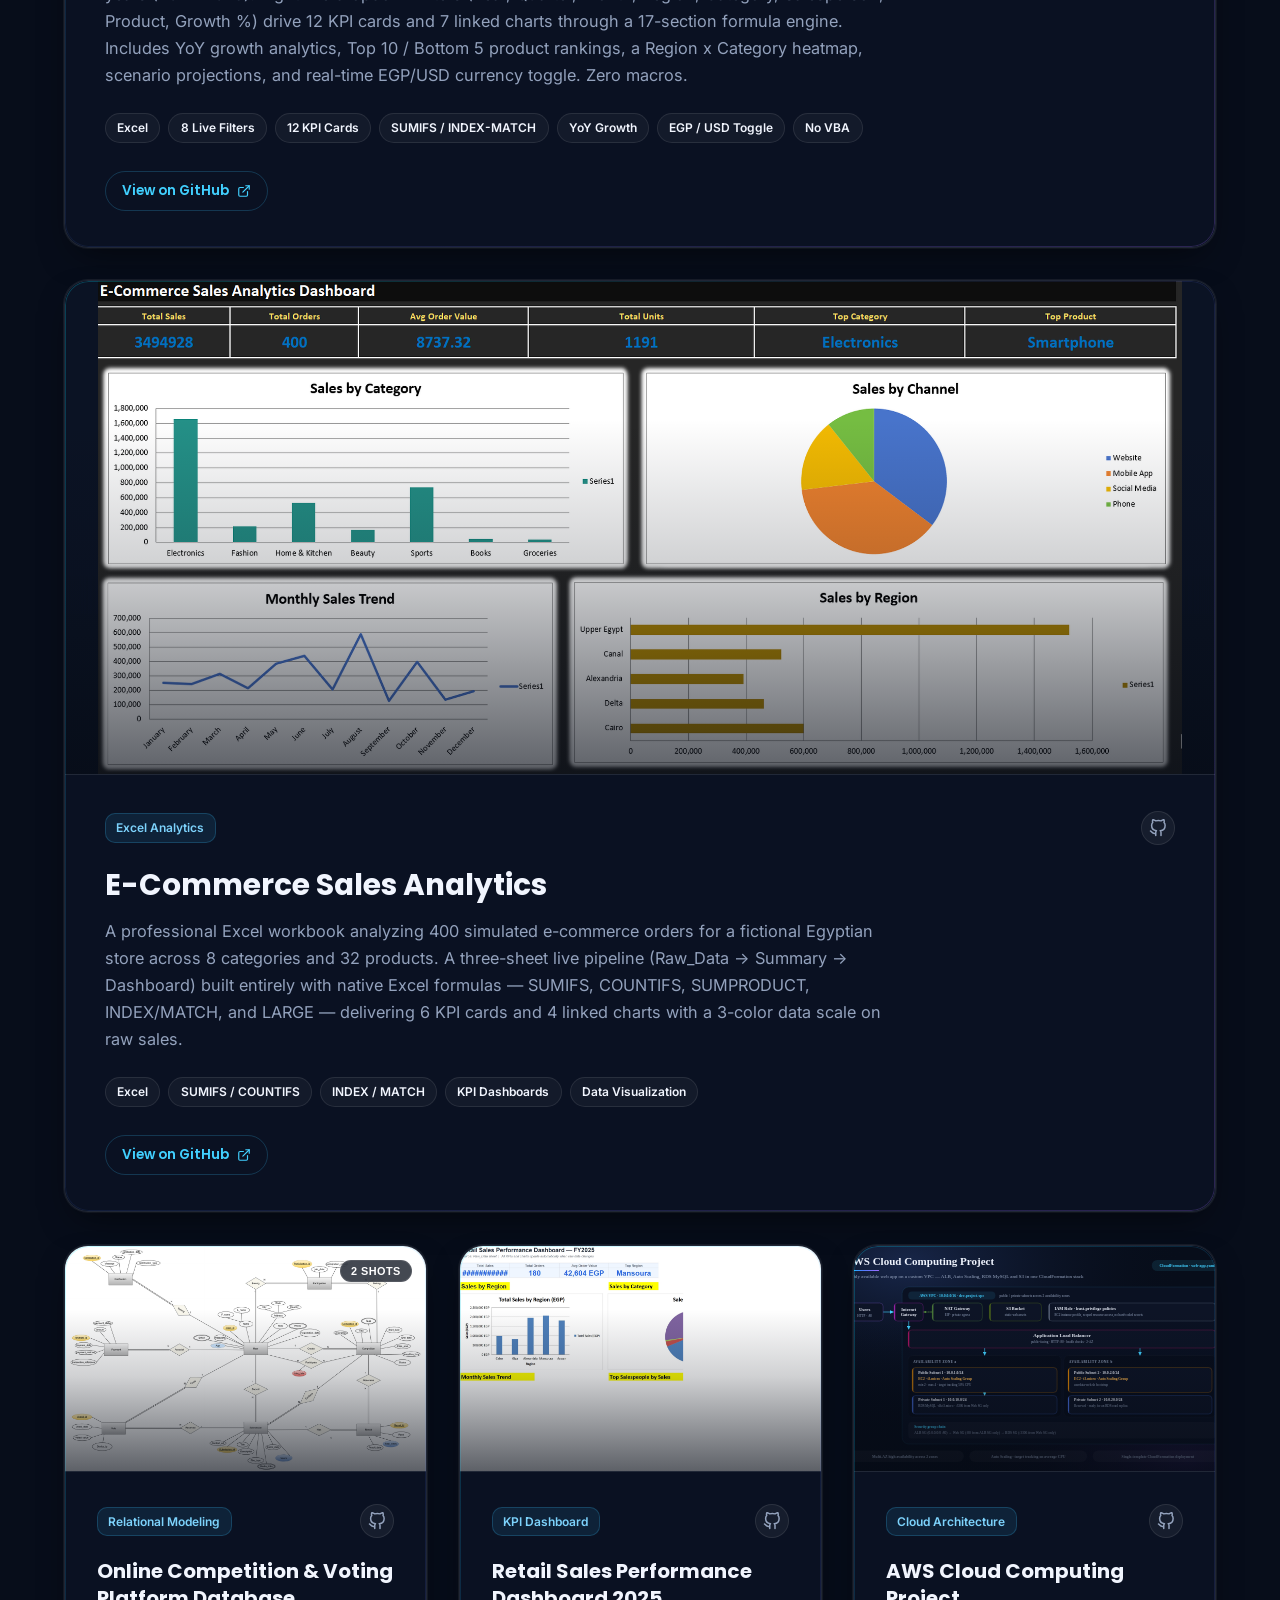
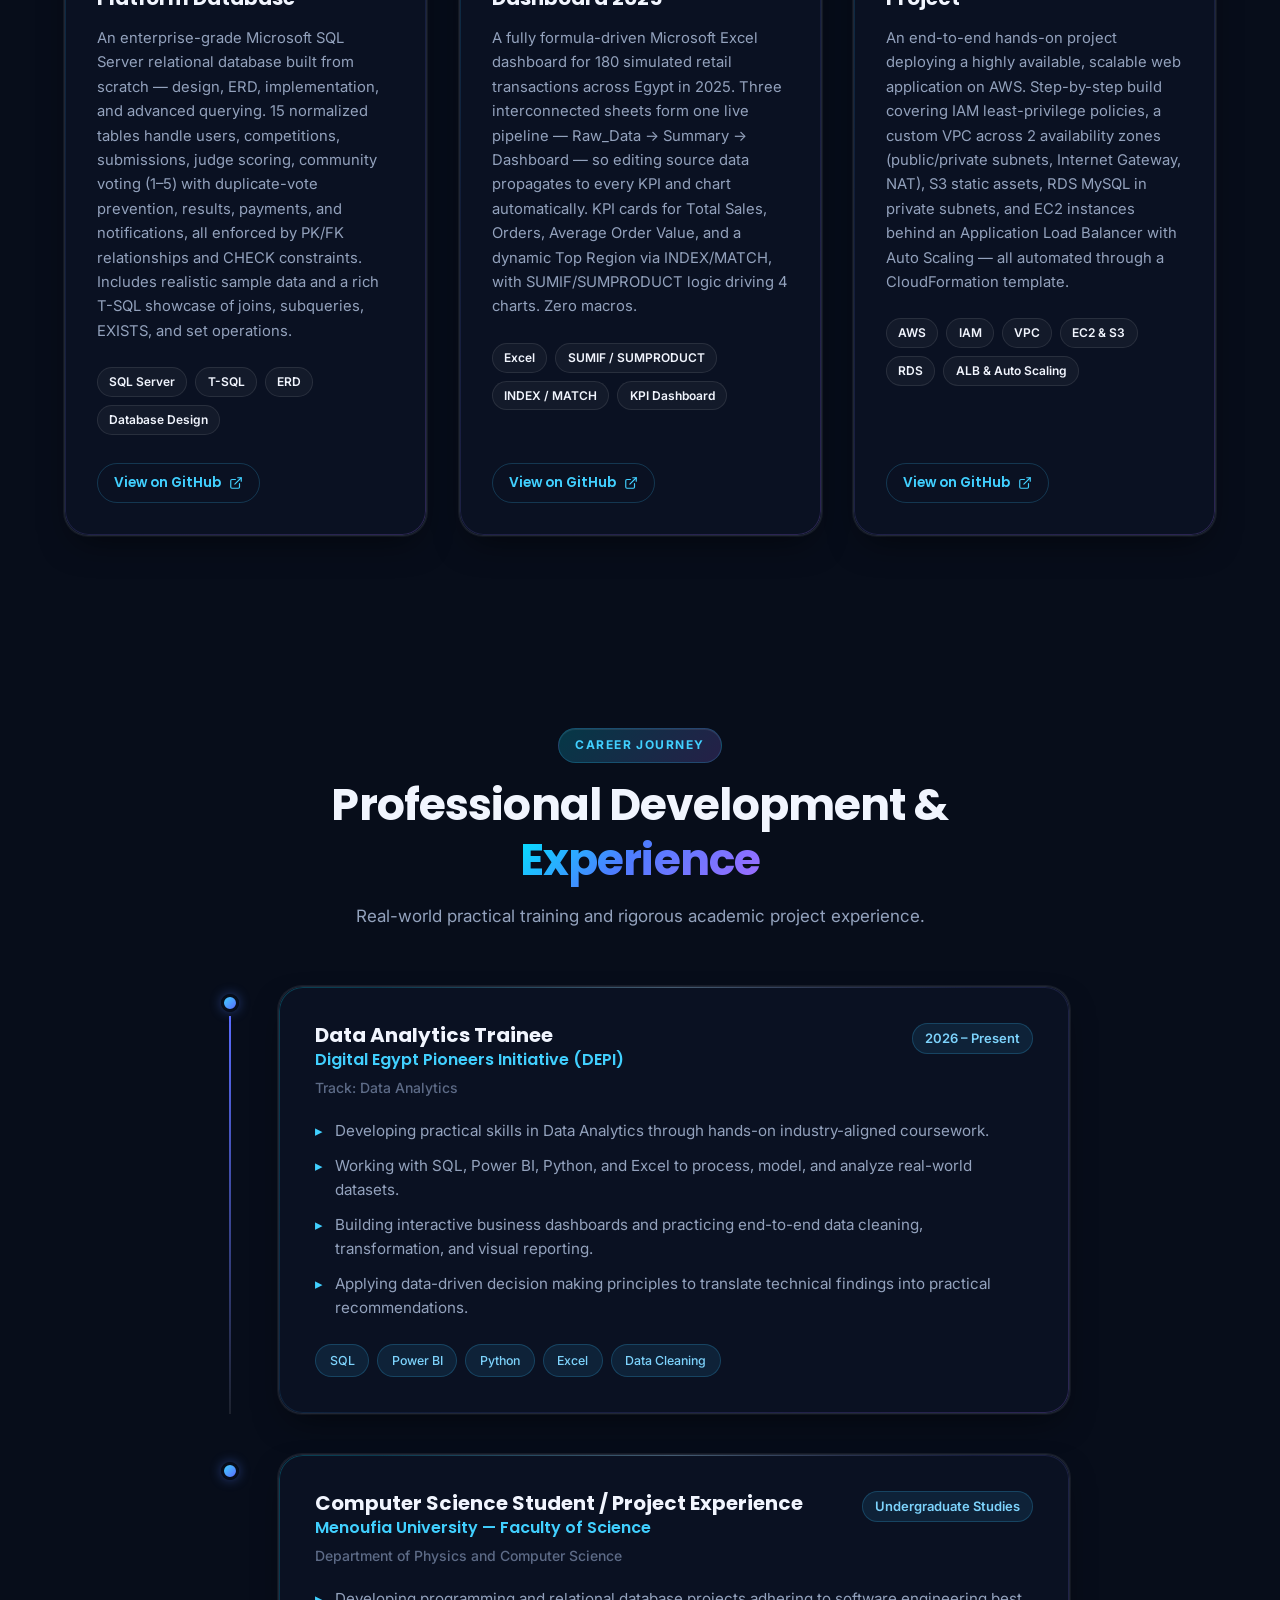
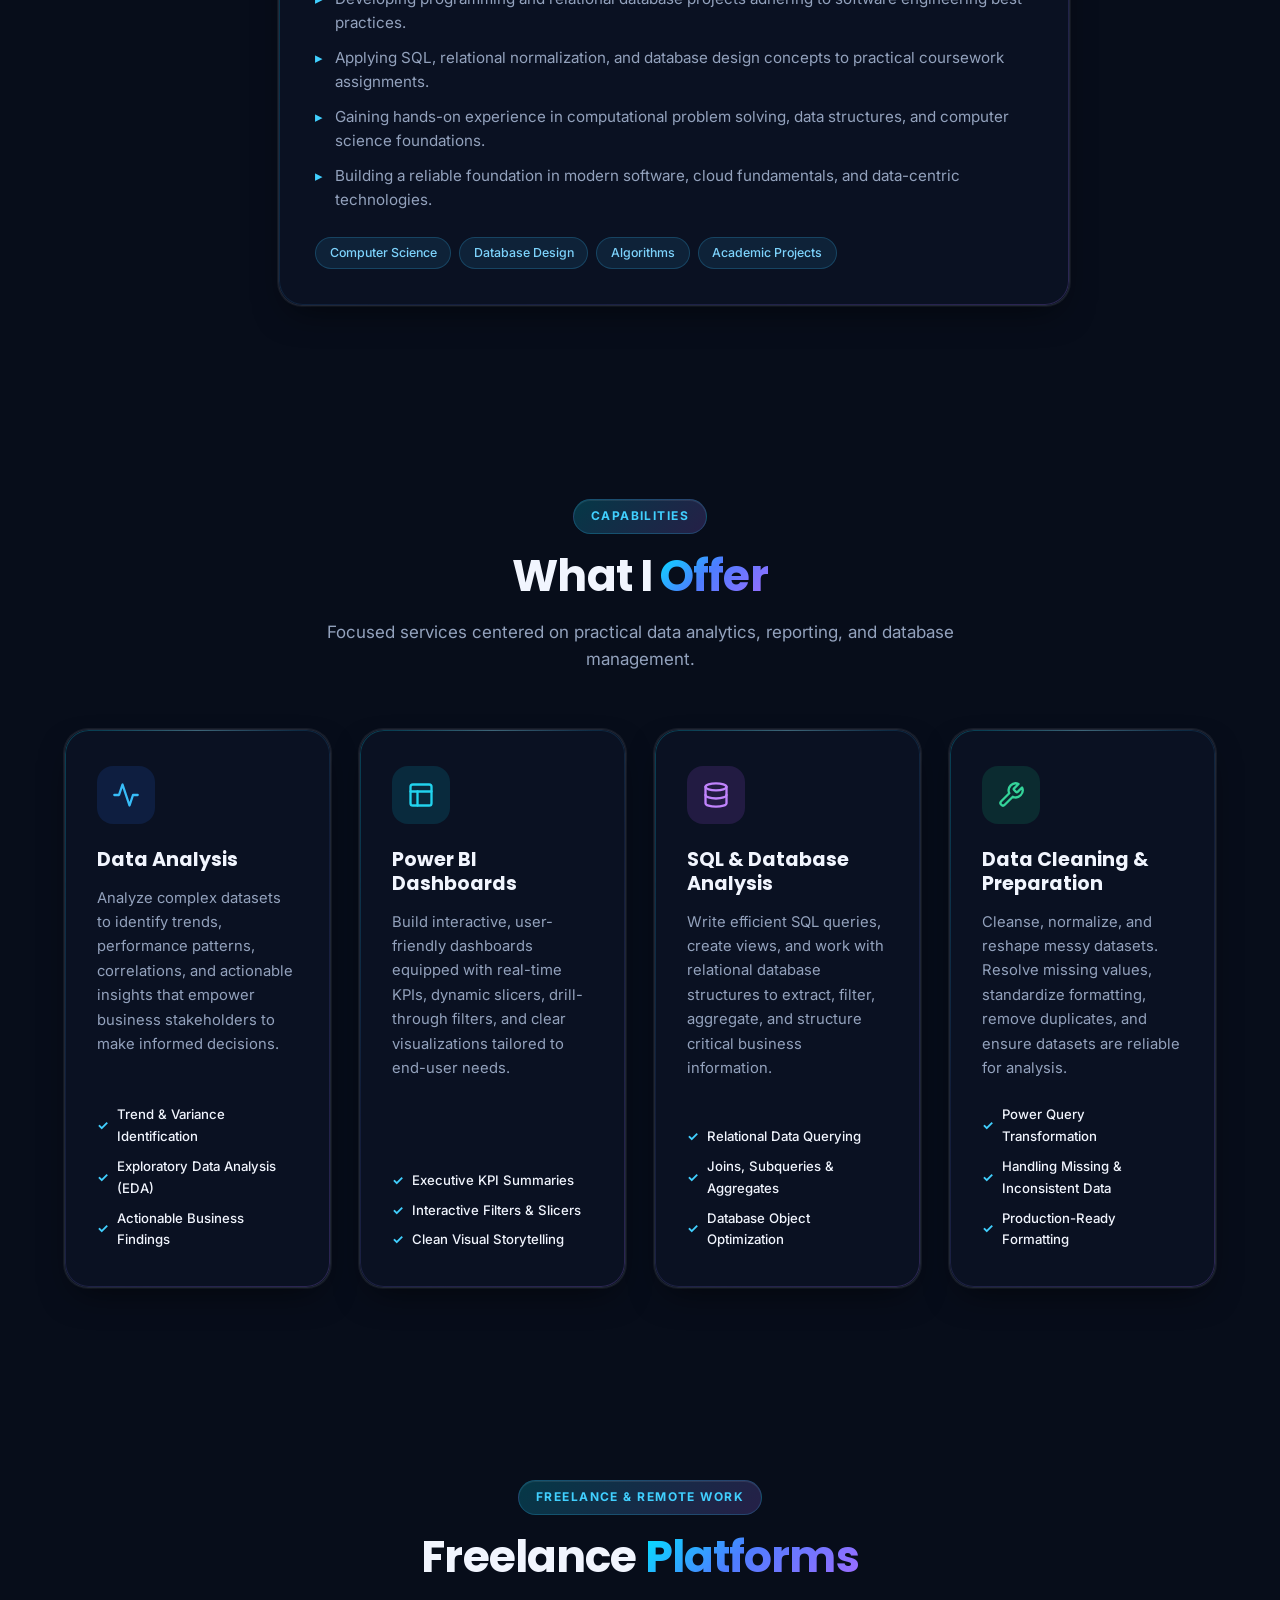
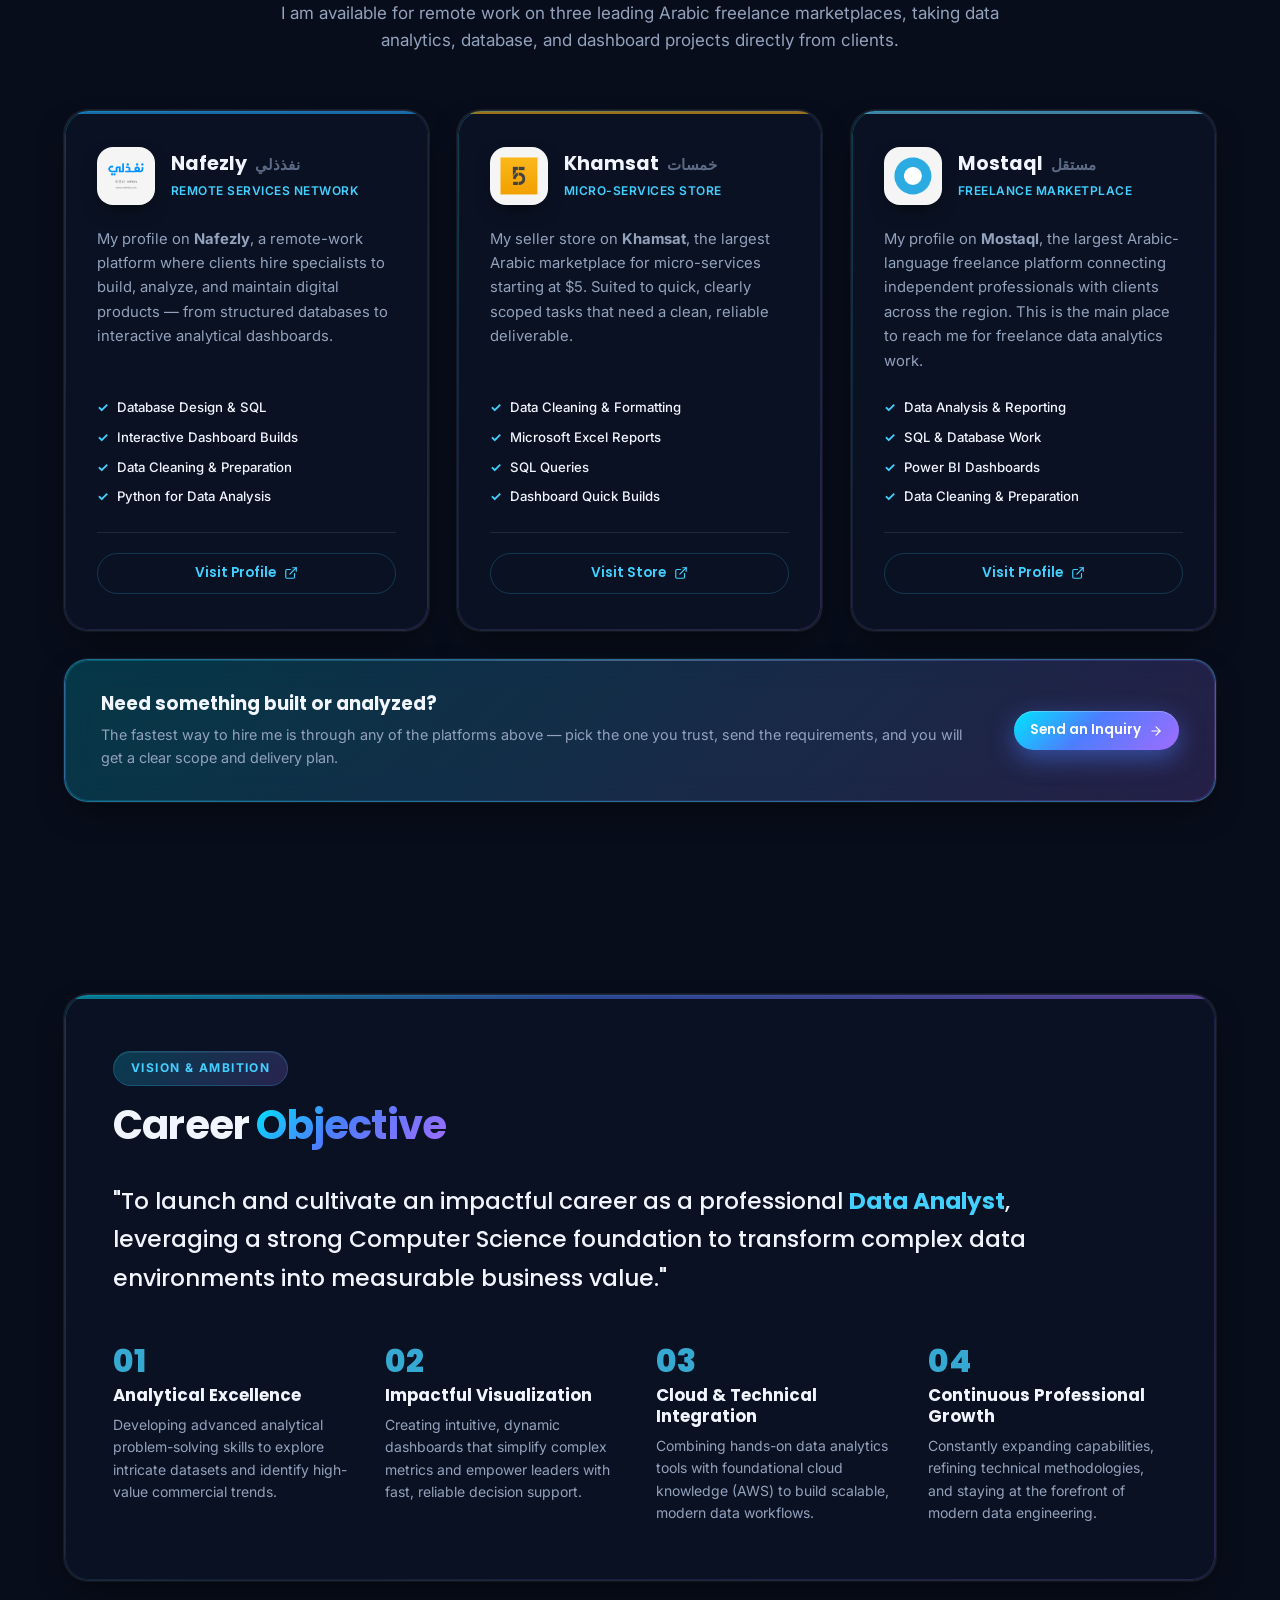
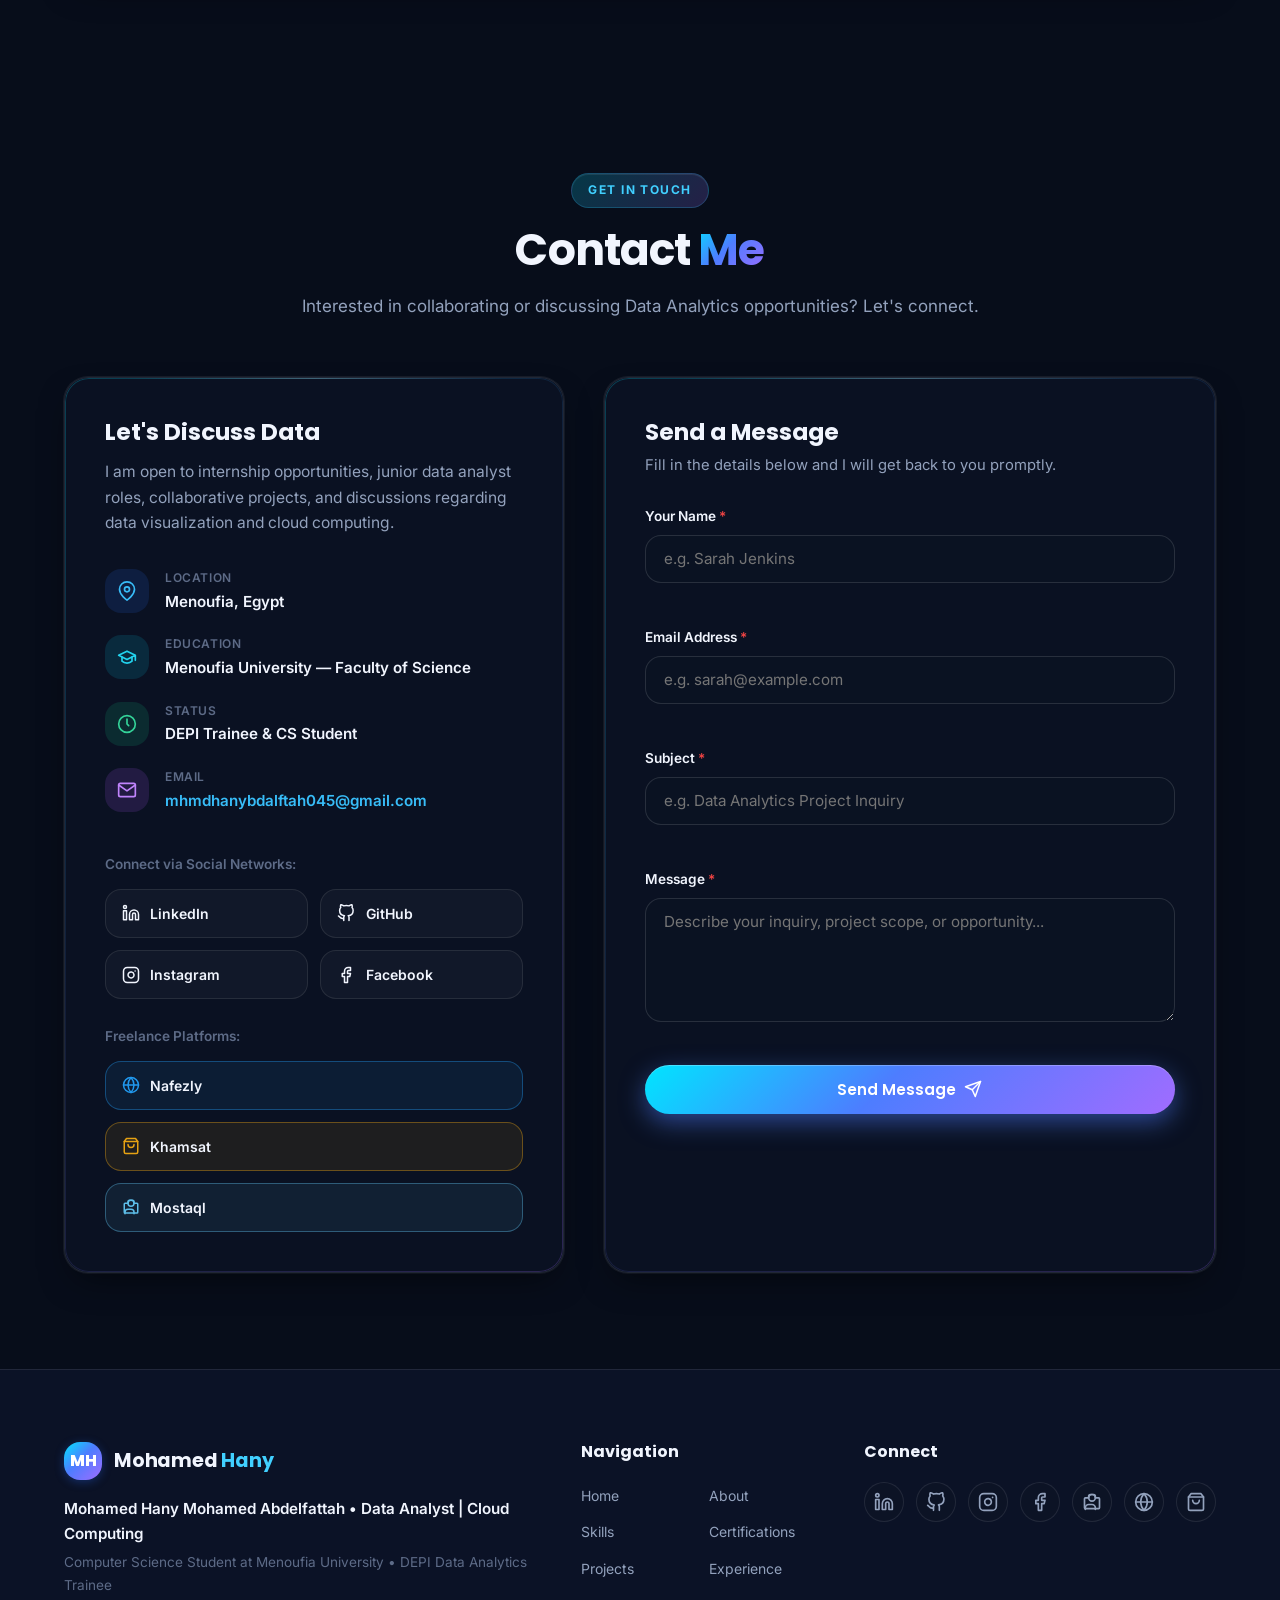
==== commit 7b1cab64: "Reorder contact freelance platform links (Nafezly, Khamsat, Mostaql)" ====
--- a/index.html
+++ b/index.html
@@ -1525,18 +1525,10 @@
 
               <span class="social-heading social-heading--spaced">Freelance Platforms:</span>
               <div class="social-links-grid social-links-grid--stack">
-                <!-- Mostaql -->
-                <a href="https://mostaql.com/u/Mohamed_Hany05" target="_blank" rel="noopener noreferrer" class="social-btn social-btn--brand mostaql" style="--brand-color: #5ebee9;" aria-label="Mohamed Hany's Mostaql Freelance Profile">
-                  <svg xmlns="http://www.w3.org/2000/svg" width="18" height="18" viewBox="0 0 24 24" fill="none" stroke="currentColor" stroke-width="2" stroke-linecap="round" stroke-linejoin="round" aria-hidden="true">
-                    <path d="M20 7h-4V5a2 2 0 0 0-2-2h-4a2 2 0 0 0-2 2v2H4a1 1 0 0 0-1 1v11a1 1 0 0 0 1 1h16a1 1 0 0 0 1-1V8a1 1 0 0 0-1-1z"></path>
-                    <path d="M16 21v-2a4 4 0 0 0-4-4h-4a4 4 0 0 0-4 4v2"></path>
-                    <circle cx="12" cy="7" r="4"></circle>
-                  </svg>
-                  <span>Mostaql</span>
-                </a>
+
 
                 <!-- Nafezly -->
-                <a href="https://nafezly.com/u/Mohamed_Hany05" target="_blank" rel="noopener noreferrer" class="social-btn social-btn--brand nafezly" style="--brand-color: #2199ee;" aria-label="Mohamed Hany's Nafezly Freelance Profile">
+<a href="https://nafezly.com/u/Mohamed_Hany05" target="_blank" rel="noopener noreferrer" class="social-btn social-btn--brand nafezly" style="--brand-color: #2199ee;" aria-label="Mohamed Hany's Nafezly Freelance Profile">
                   <svg xmlns="http://www.w3.org/2000/svg" width="18" height="18" viewBox="0 0 24 24" fill="none" stroke="currentColor" stroke-width="2" stroke-linecap="round" stroke-linejoin="round" aria-hidden="true">
                     <circle cx="12" cy="12" r="10"></circle>
                     <path d="M2 12h20"></path>
@@ -1545,8 +1537,10 @@
                   <span>Nafezly</span>
                 </a>
 
+
+
                 <!-- Khamsat -->
-                <a href="https://khamsat.com/user/mohamedhanyadelefatt" target="_blank" rel="noopener noreferrer" class="social-btn social-btn--brand khamsat" style="--brand-color: #e6a213;" aria-label="Mohamed Hany's Khamsat Seller Store">
+<a href="https://khamsat.com/user/mohamedhanyadelefatt" target="_blank" rel="noopener noreferrer" class="social-btn social-btn--brand khamsat" style="--brand-color: #e6a213;" aria-label="Mohamed Hany's Khamsat Seller Store">
                   <svg xmlns="http://www.w3.org/2000/svg" width="18" height="18" viewBox="0 0 24 24" fill="none" stroke="currentColor" stroke-width="2" stroke-linecap="round" stroke-linejoin="round" aria-hidden="true">
                     <path d="M6 2 3 6v14a2 2 0 0 0 2 2h14a2 2 0 0 0 2-2V6l-3-4z"></path>
                     <line x1="3" y1="6" x2="21" y2="6"></line>
@@ -1554,7 +1548,17 @@
                   </svg>
                   <span>Khamsat</span>
                 </a>
-              </div>
+
+
+                <!-- Mostaql -->
+<a href="https://mostaql.com/u/Mohamed_Hany05" target="_blank" rel="noopener noreferrer" class="social-btn social-btn--brand mostaql" style="--brand-color: #5ebee9;" aria-label="Mohamed Hany's Mostaql Freelance Profile">
+                  <svg xmlns="http://www.w3.org/2000/svg" width="18" height="18" viewBox="0 0 24 24" fill="none" stroke="currentColor" stroke-width="2" stroke-linecap="round" stroke-linejoin="round" aria-hidden="true">
+                    <path d="M20 7h-4V5a2 2 0 0 0-2-2h-4a2 2 0 0 0-2 2v2H4a1 1 0 0 0-1 1v11a1 1 0 0 0 1 1h16a1 1 0 0 0 1-1V8a1 1 0 0 0-1-1z"></path>
+                    <path d="M16 21v-2a4 4 0 0 0-4-4h-4a4 4 0 0 0-4 4v2"></path>
+                    <circle cx="12" cy="7" r="4"></circle>
+                  </svg>
+                  <span>Mostaql</span>
+                </a></div>
             </div>
           </div>
 
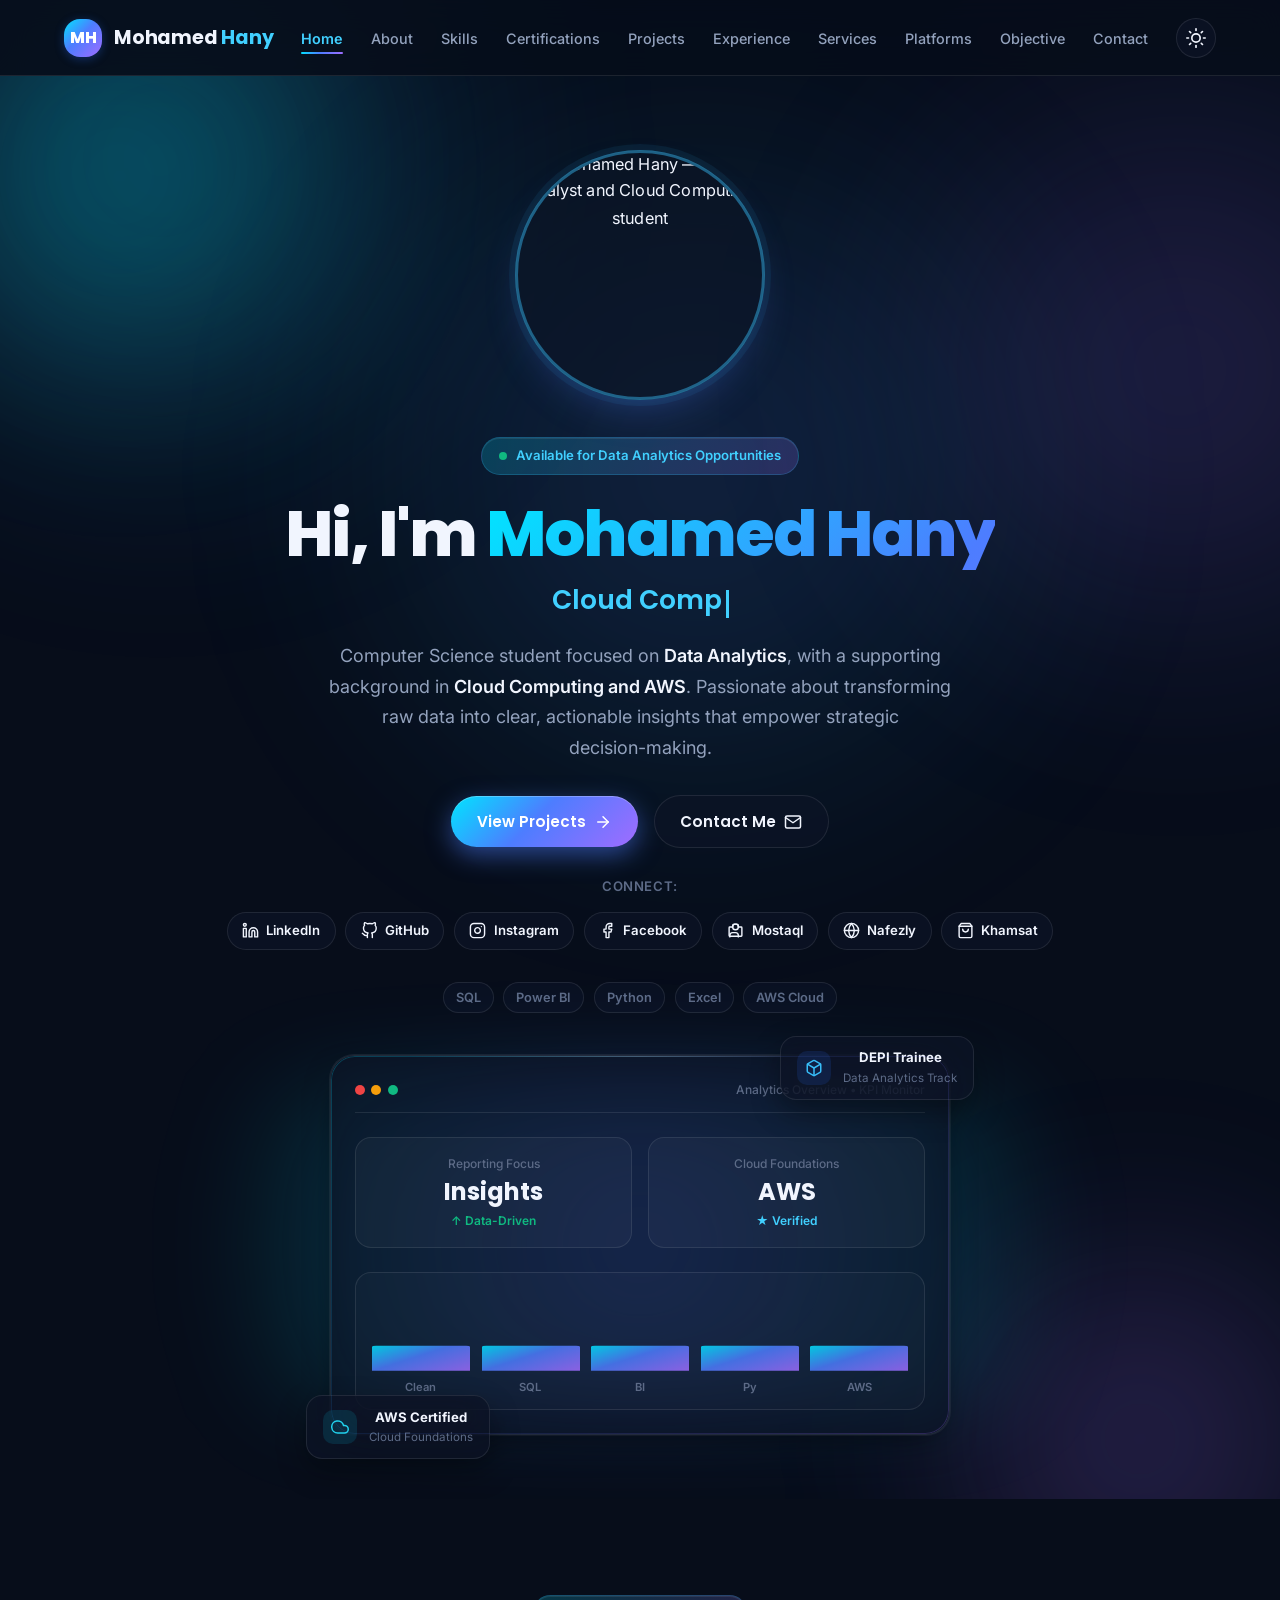
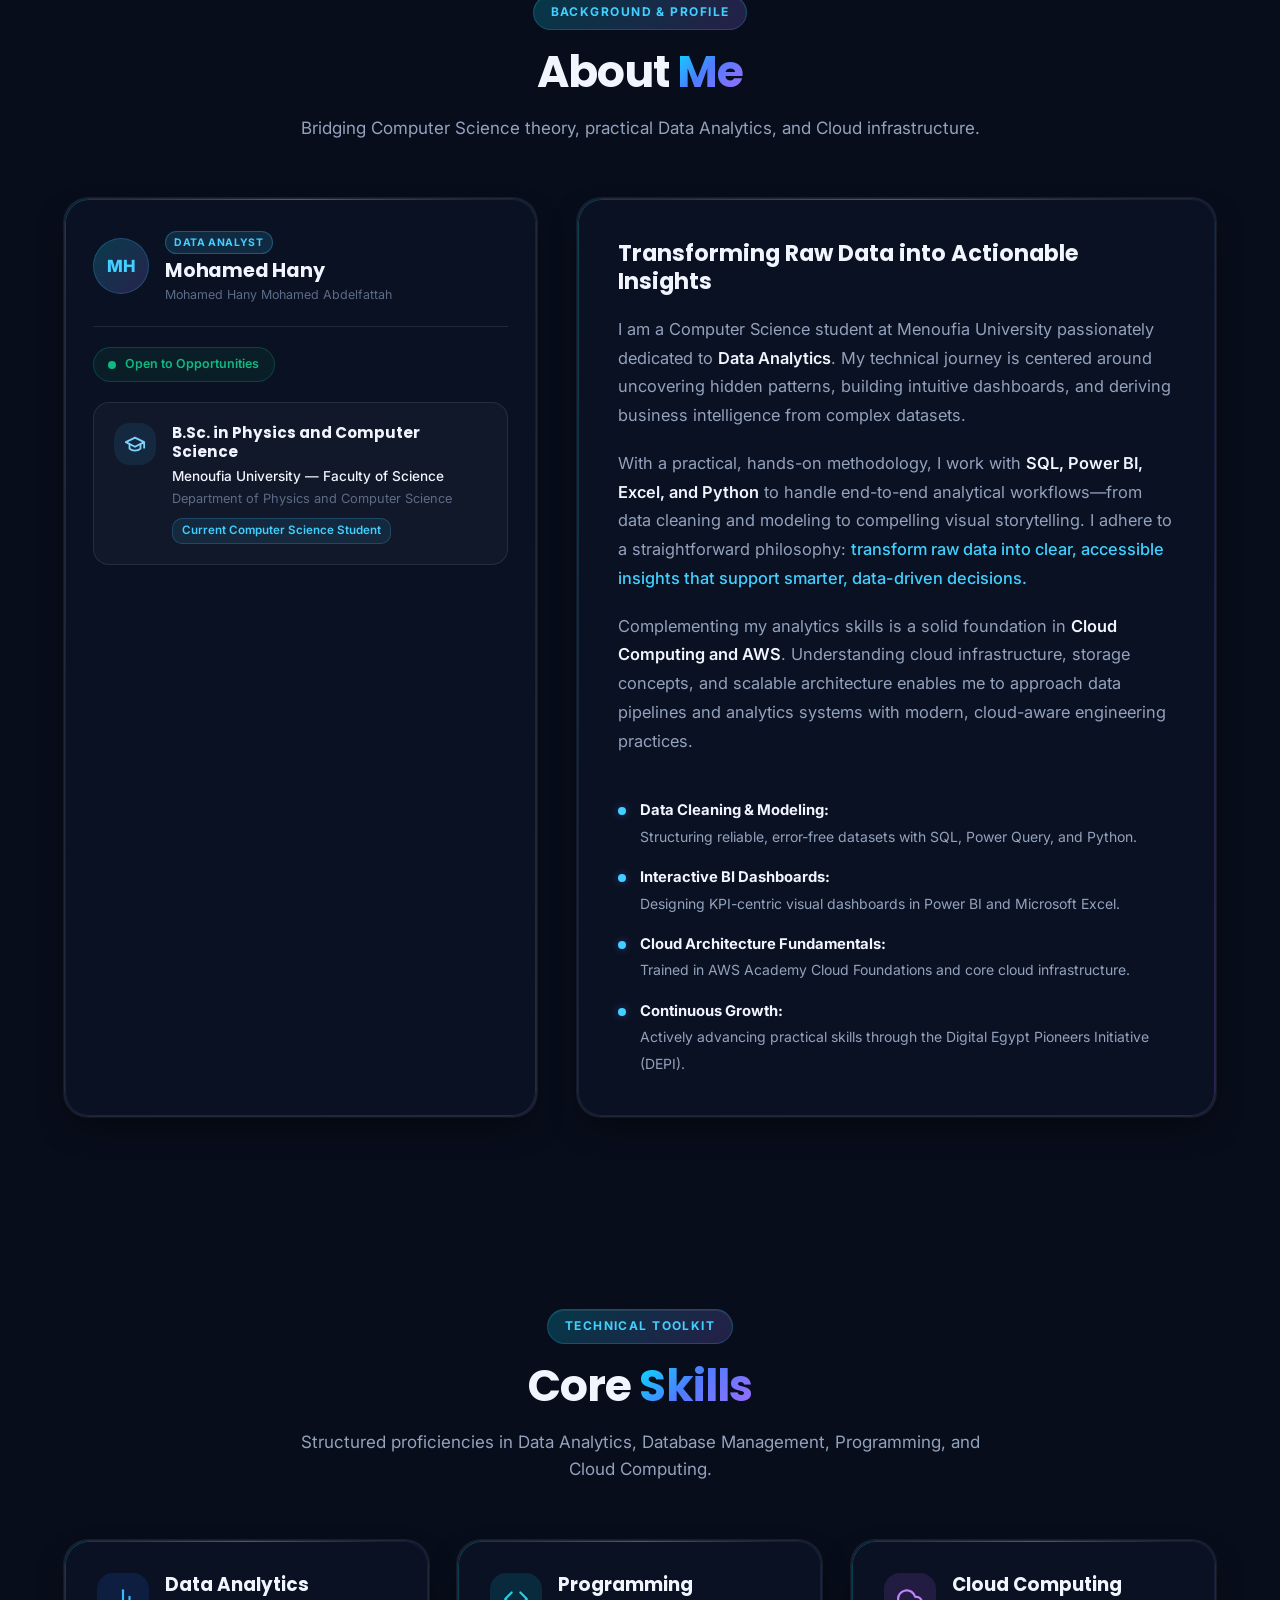
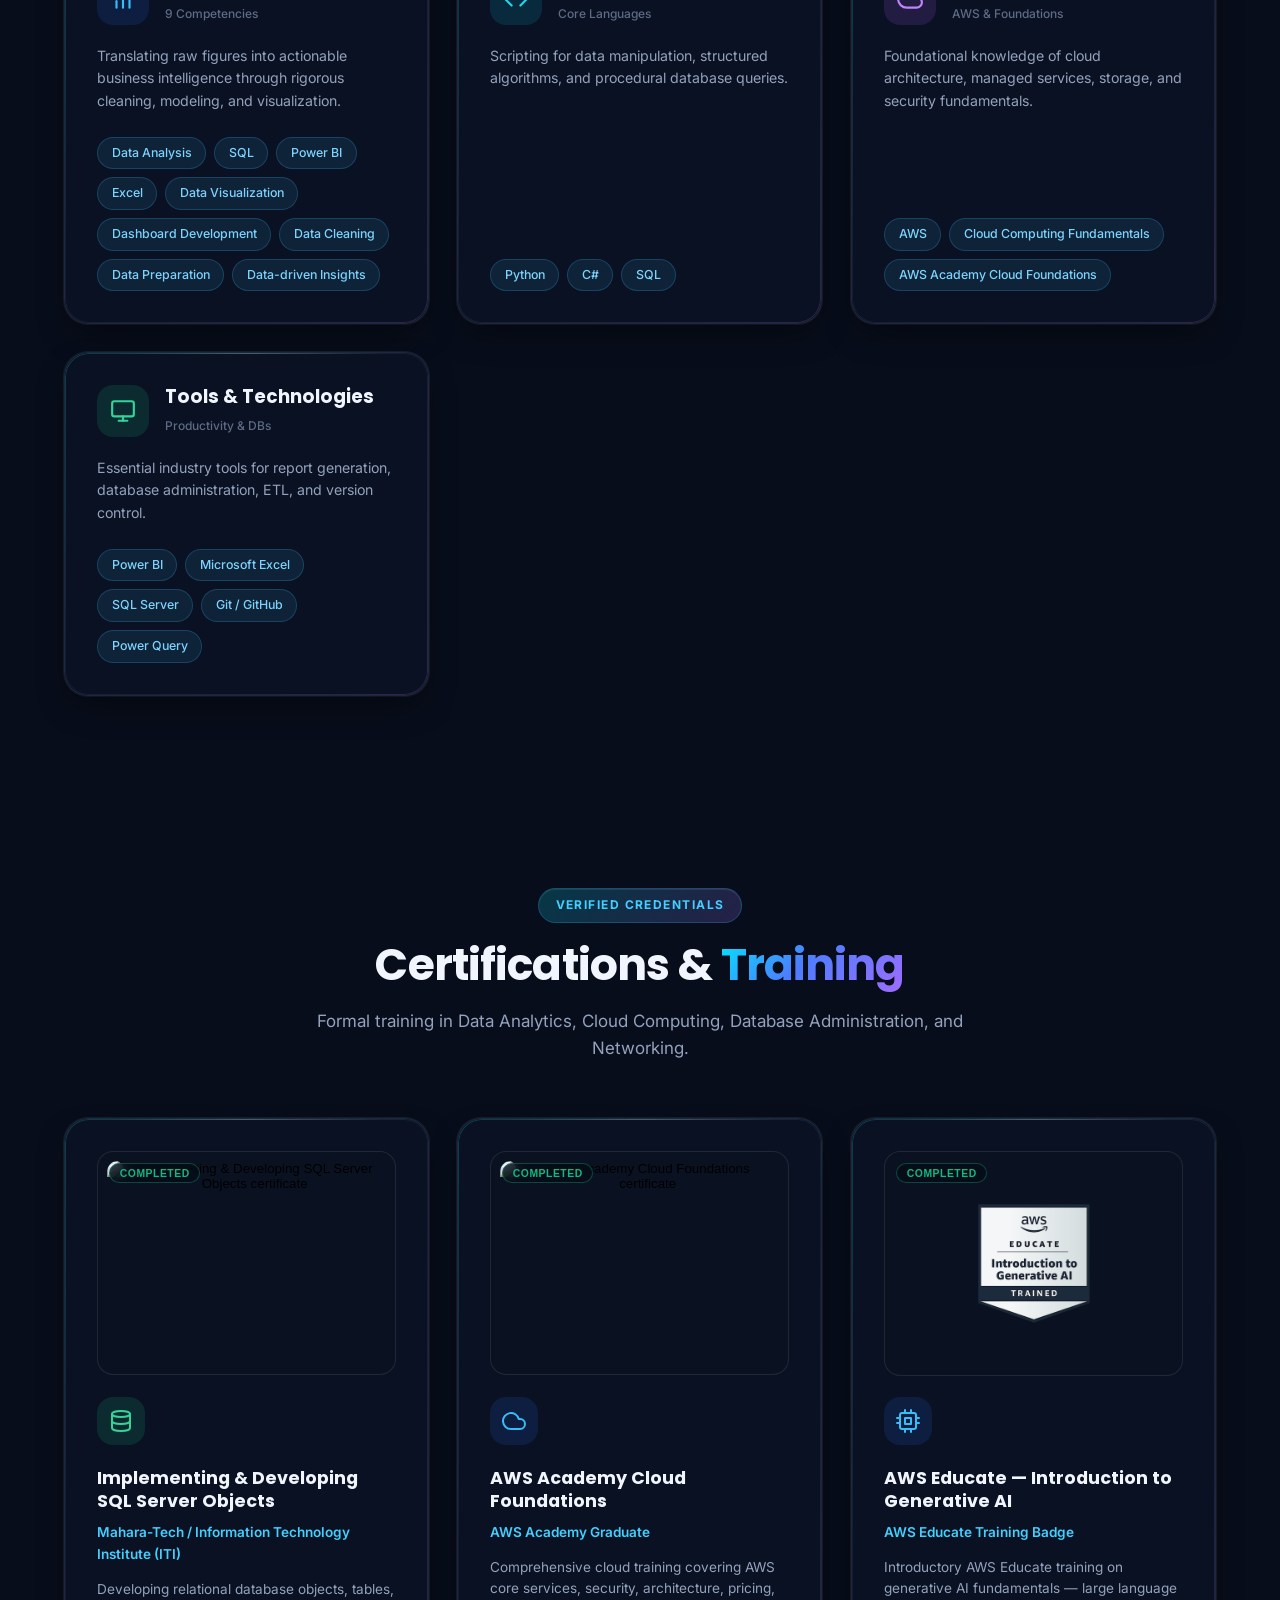
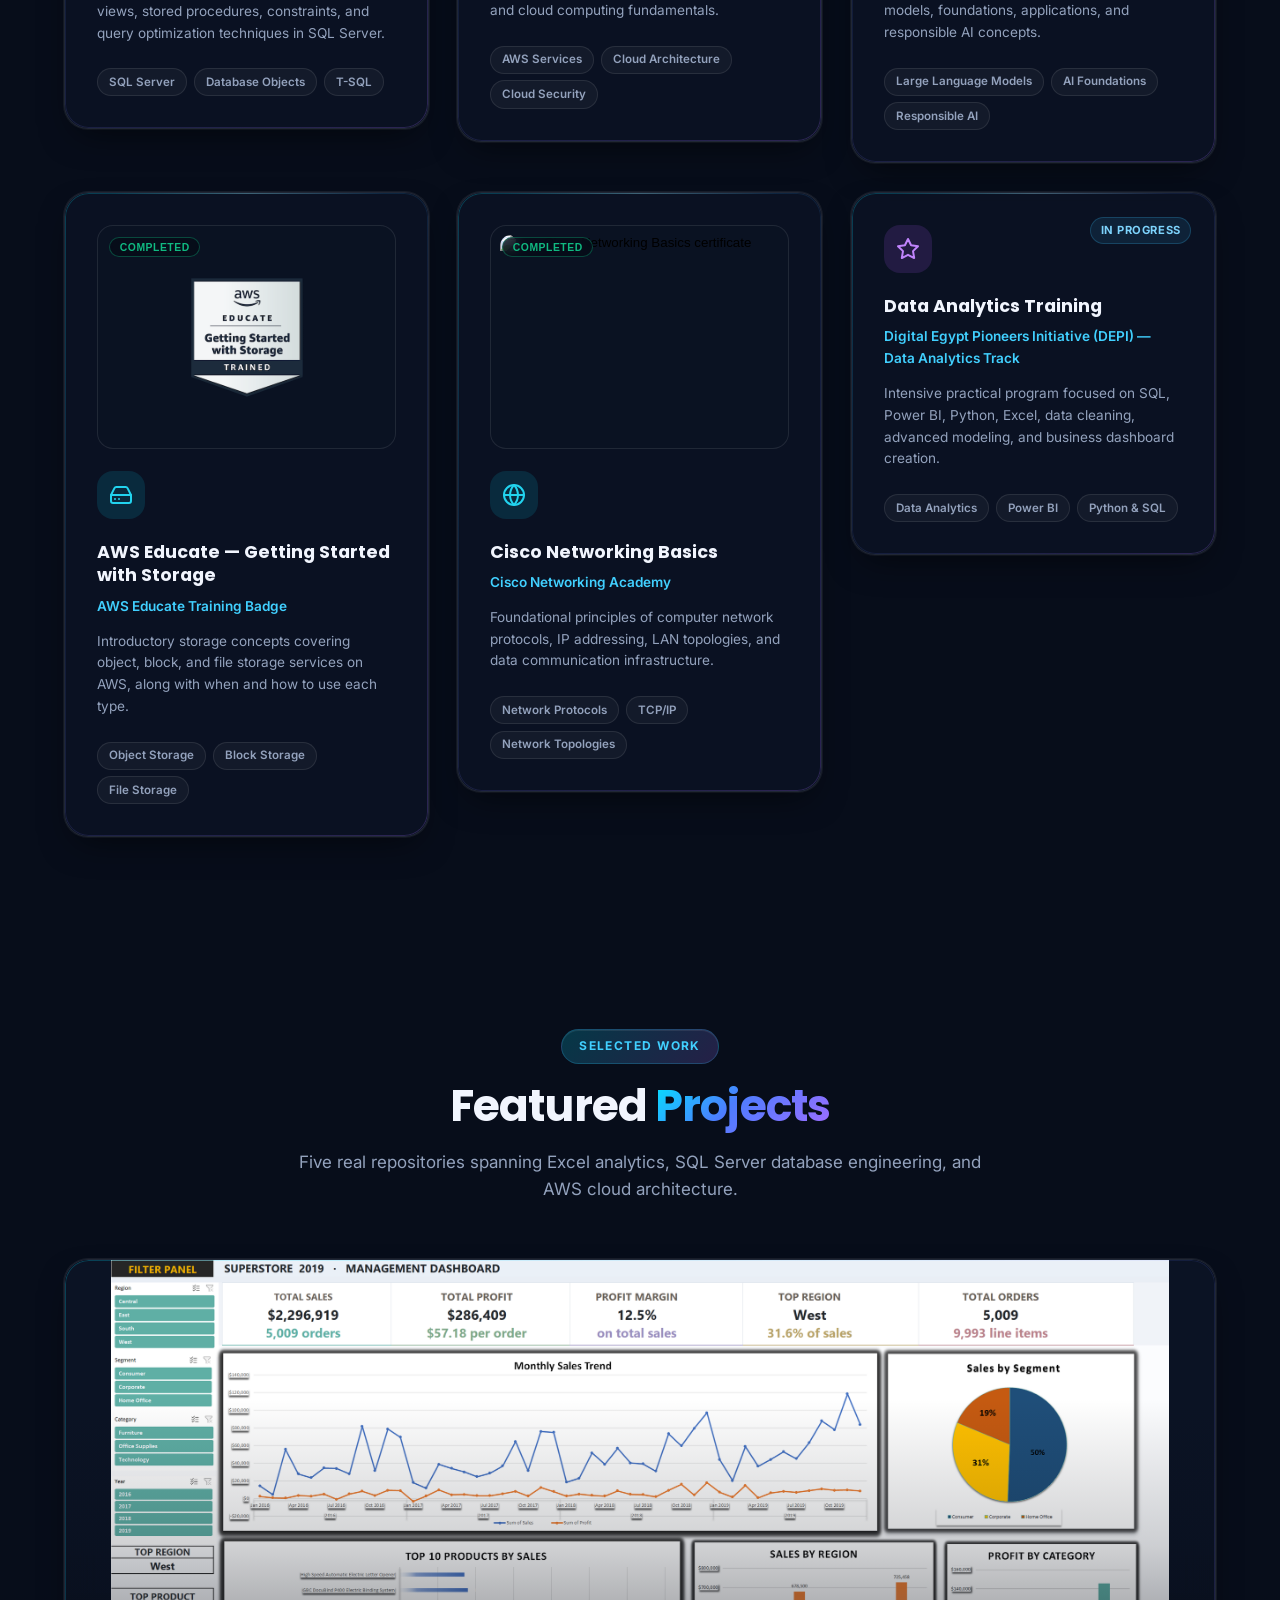
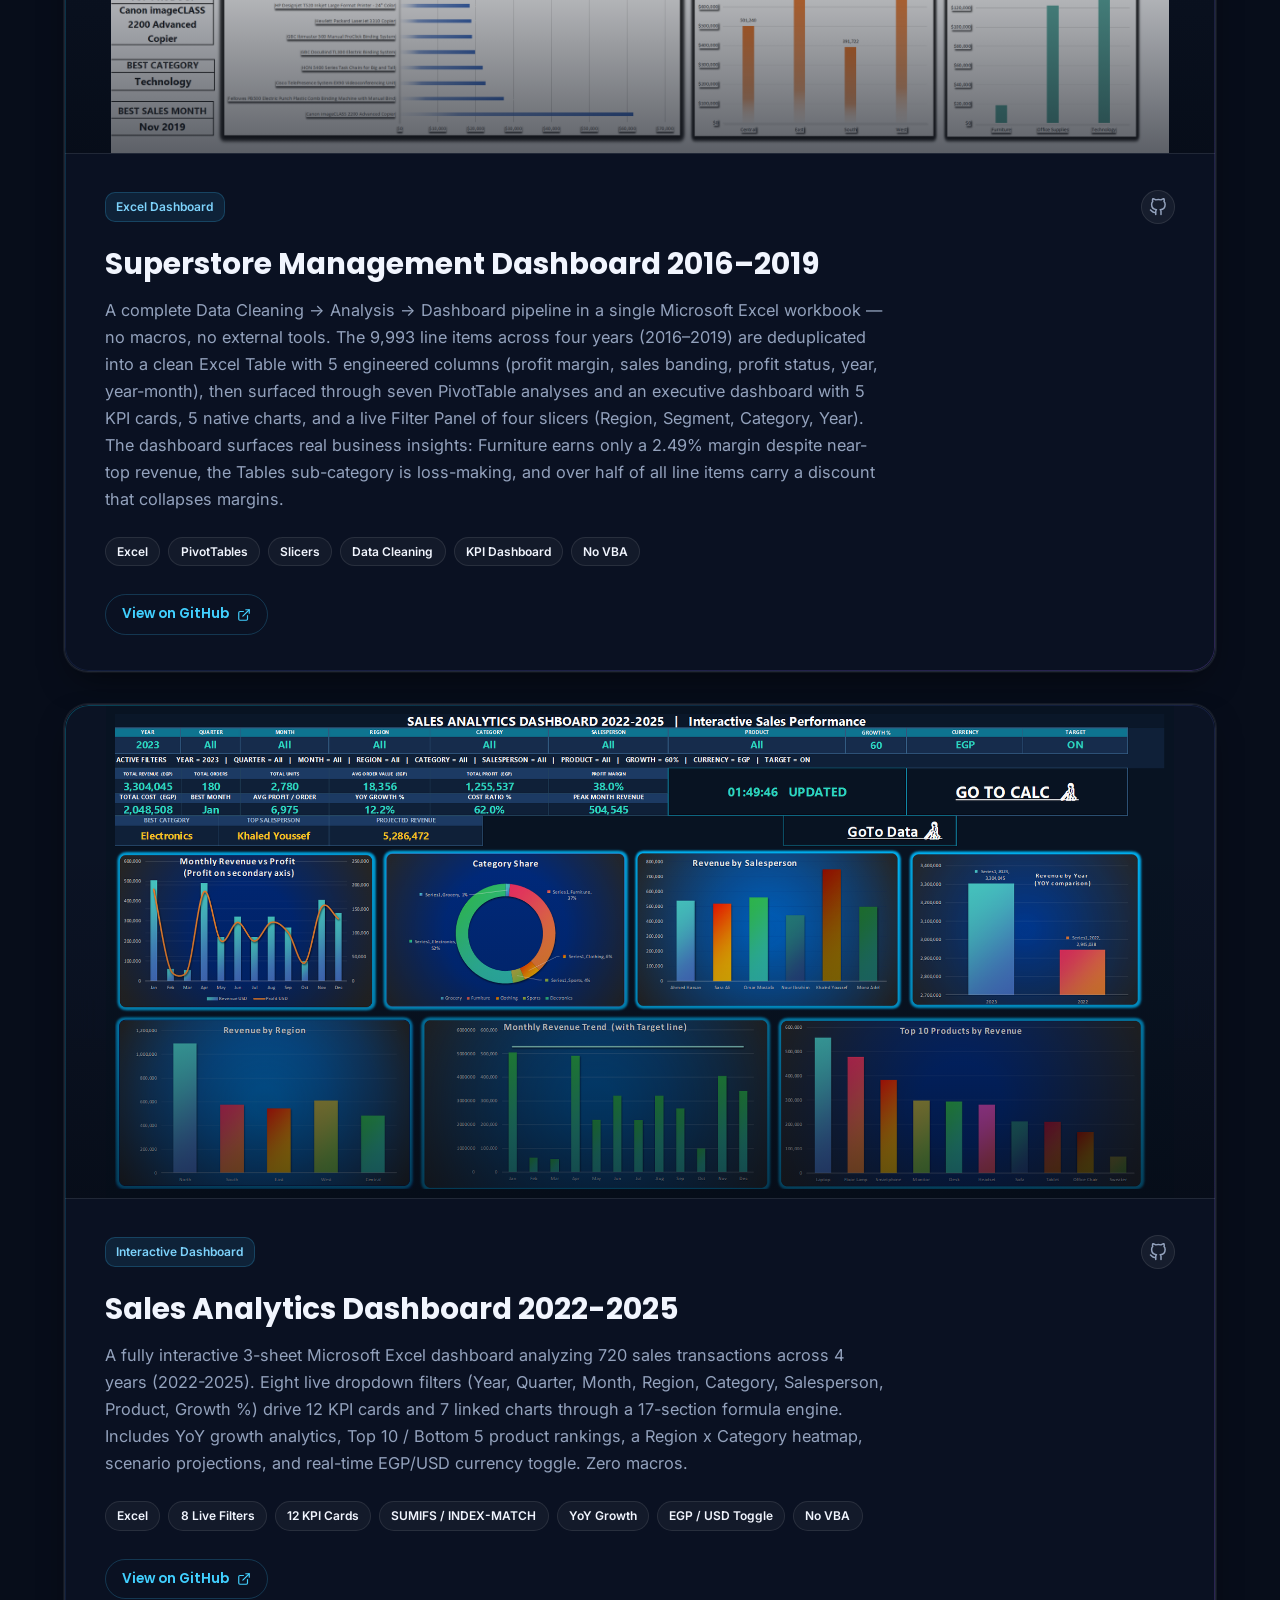
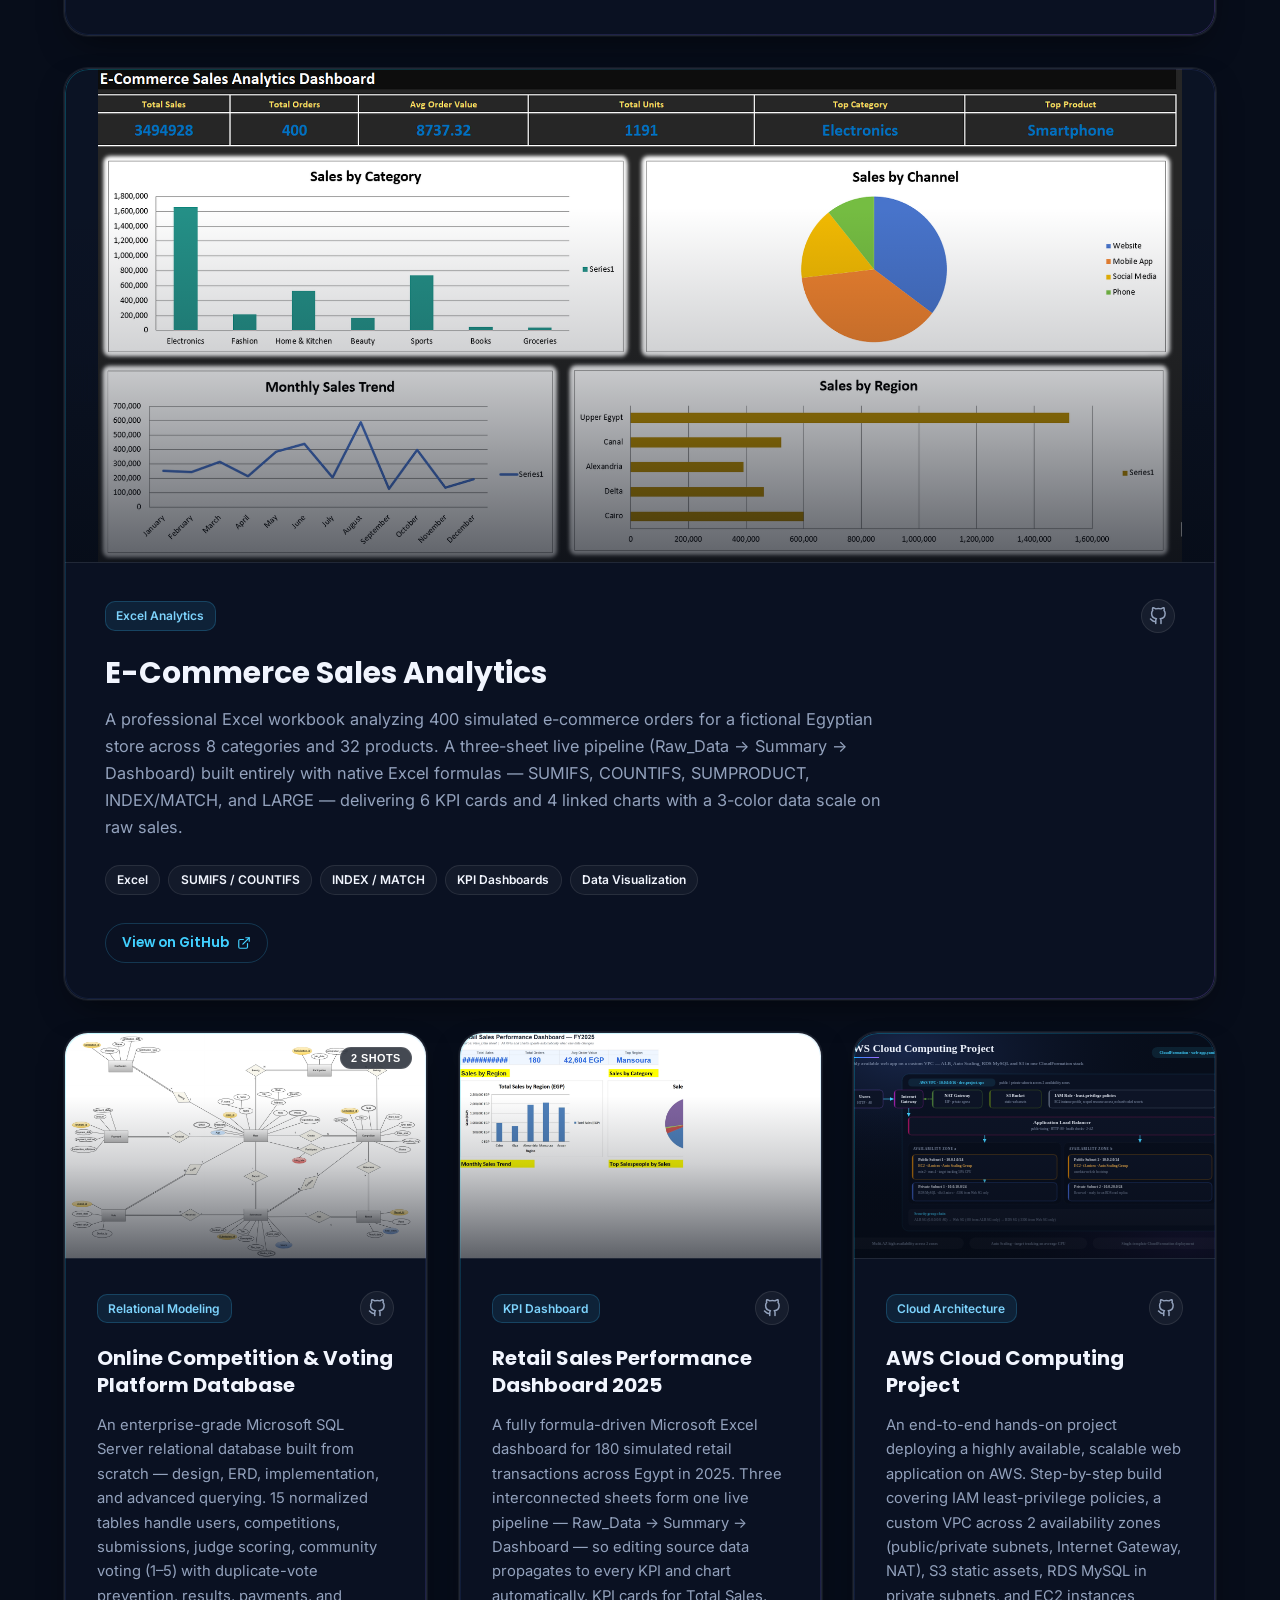
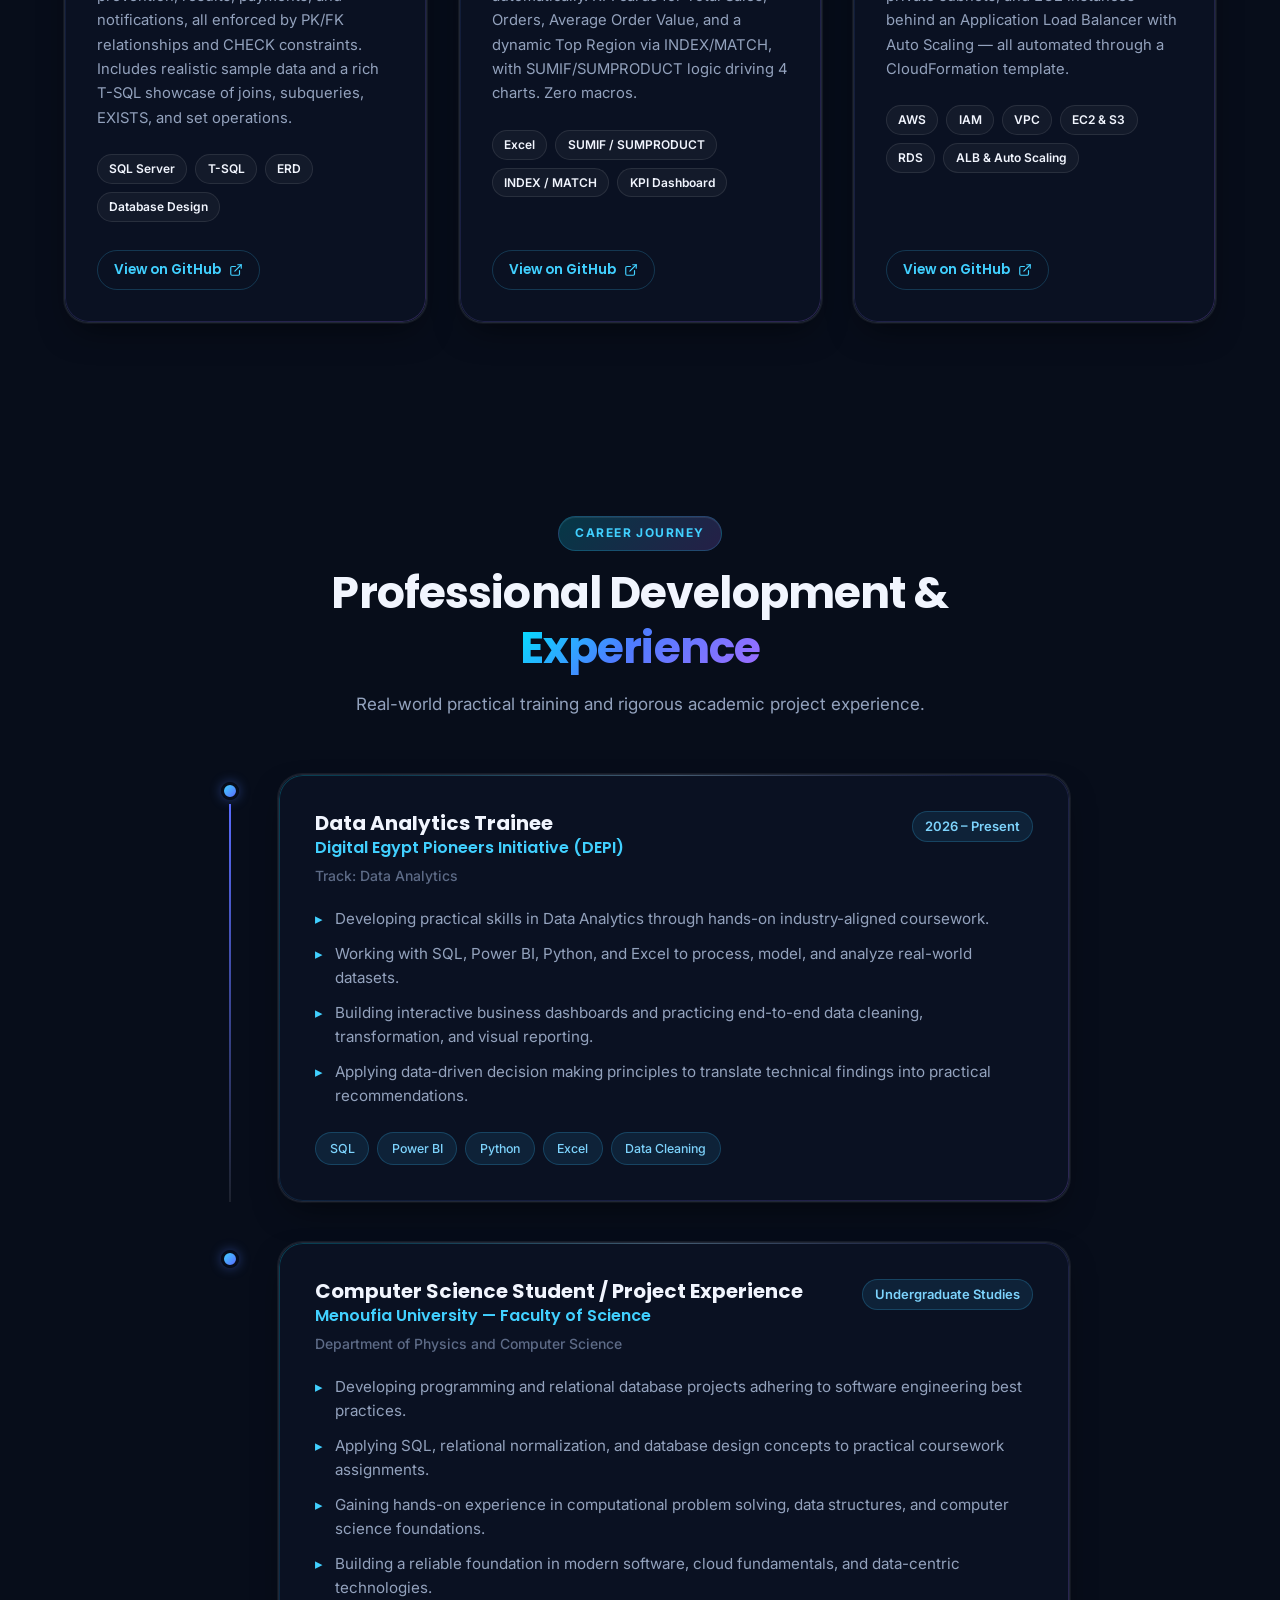
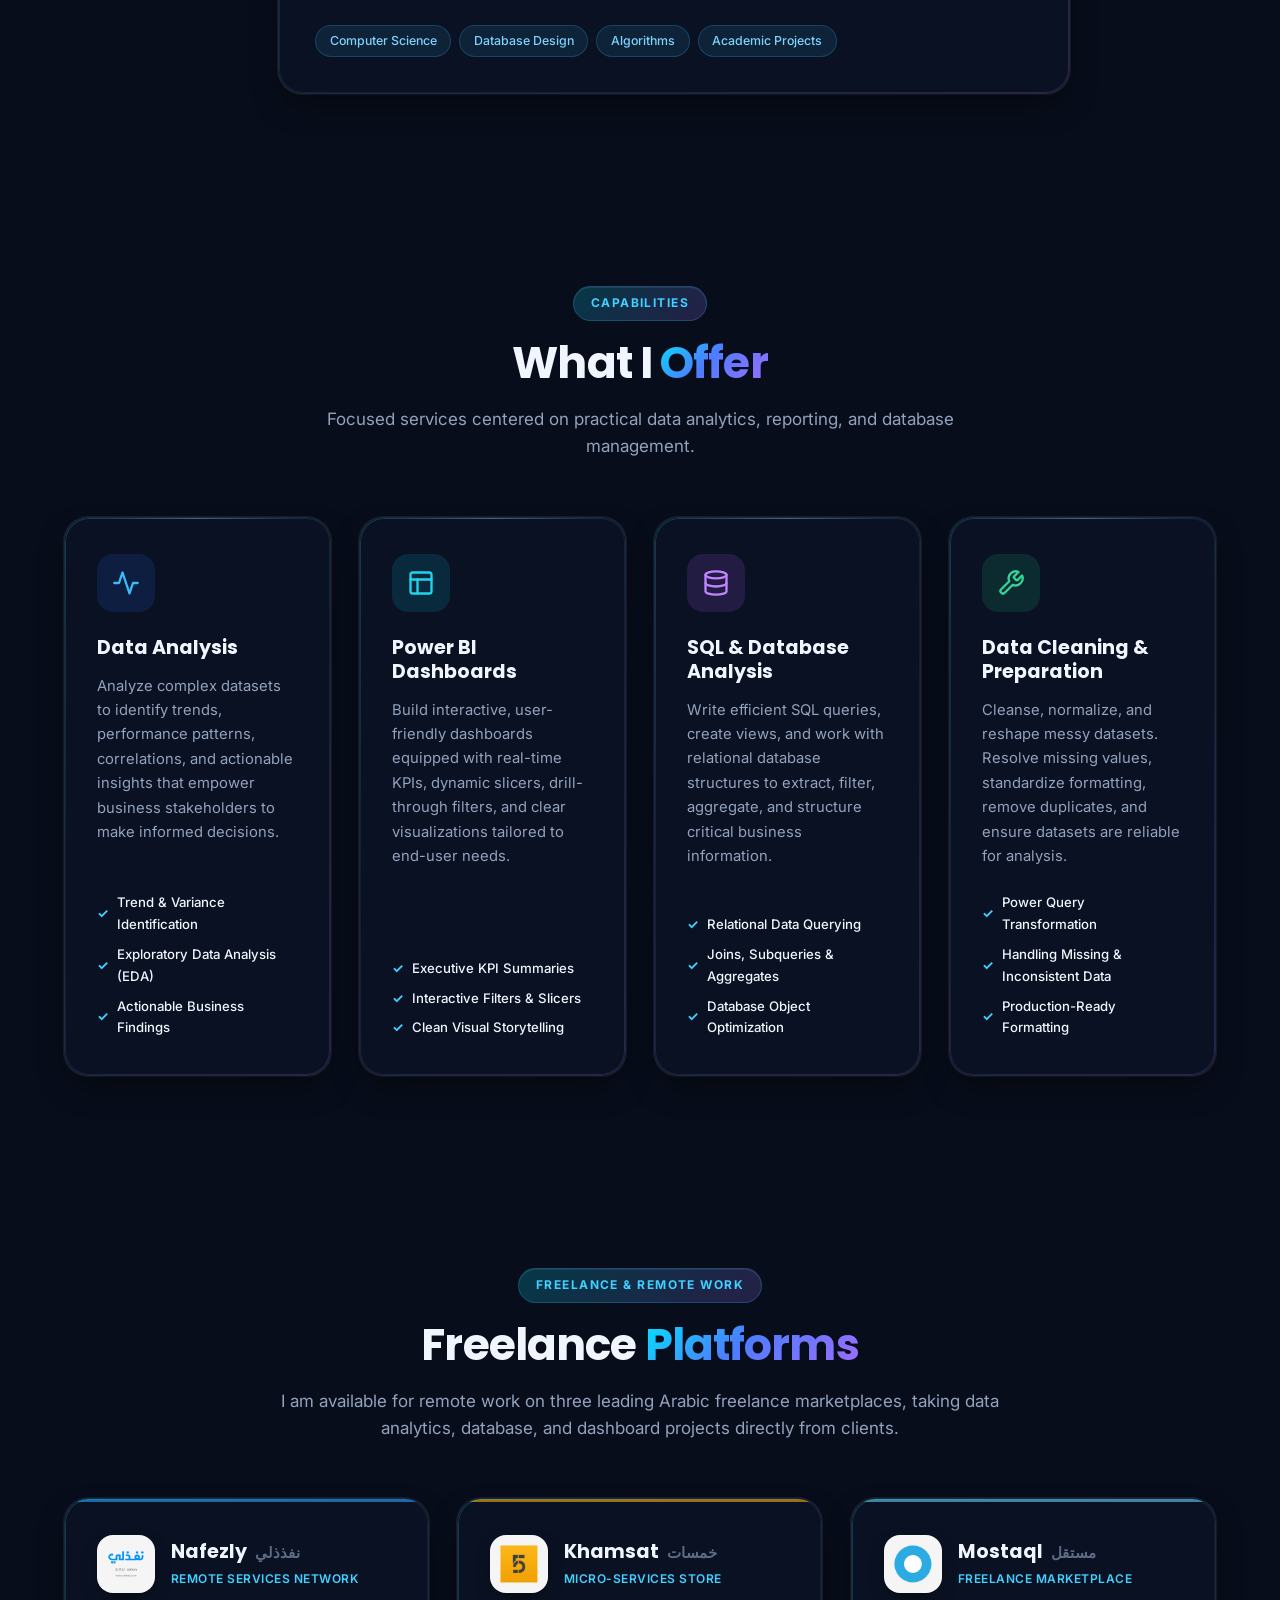
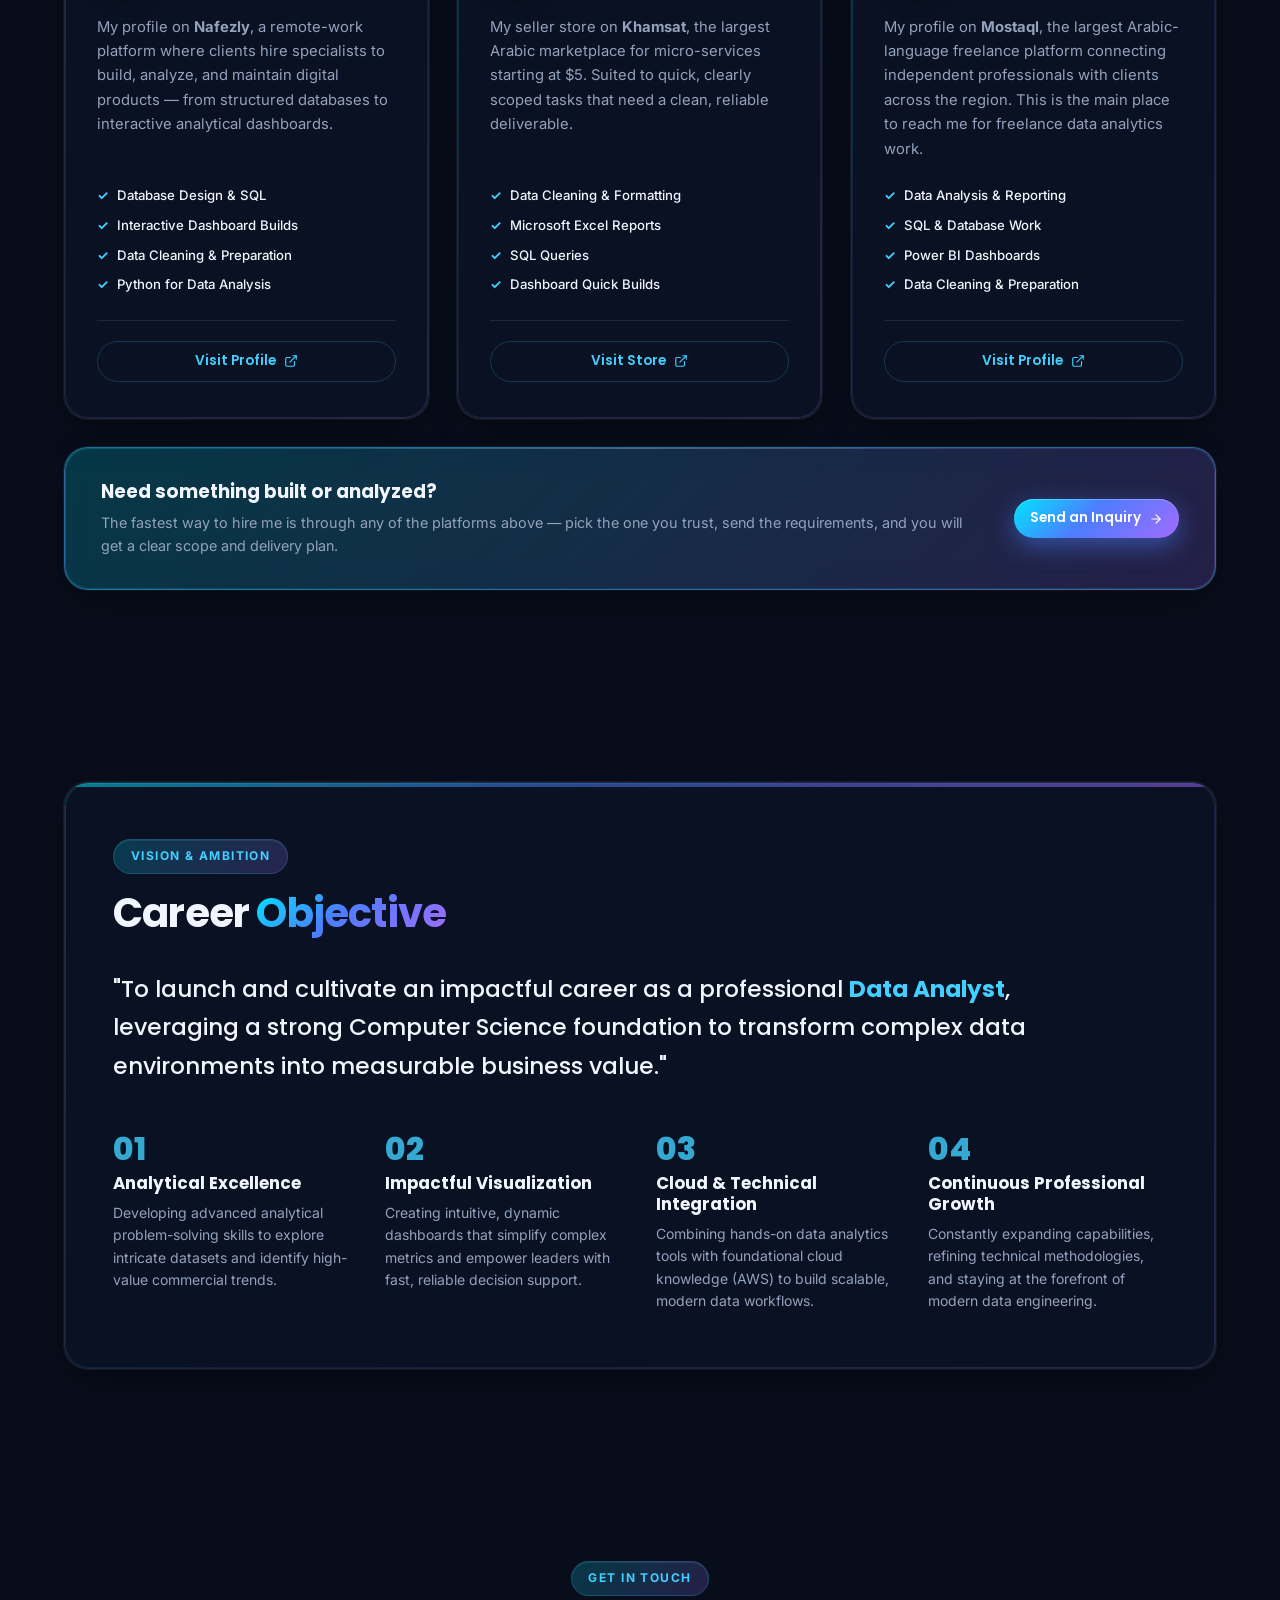
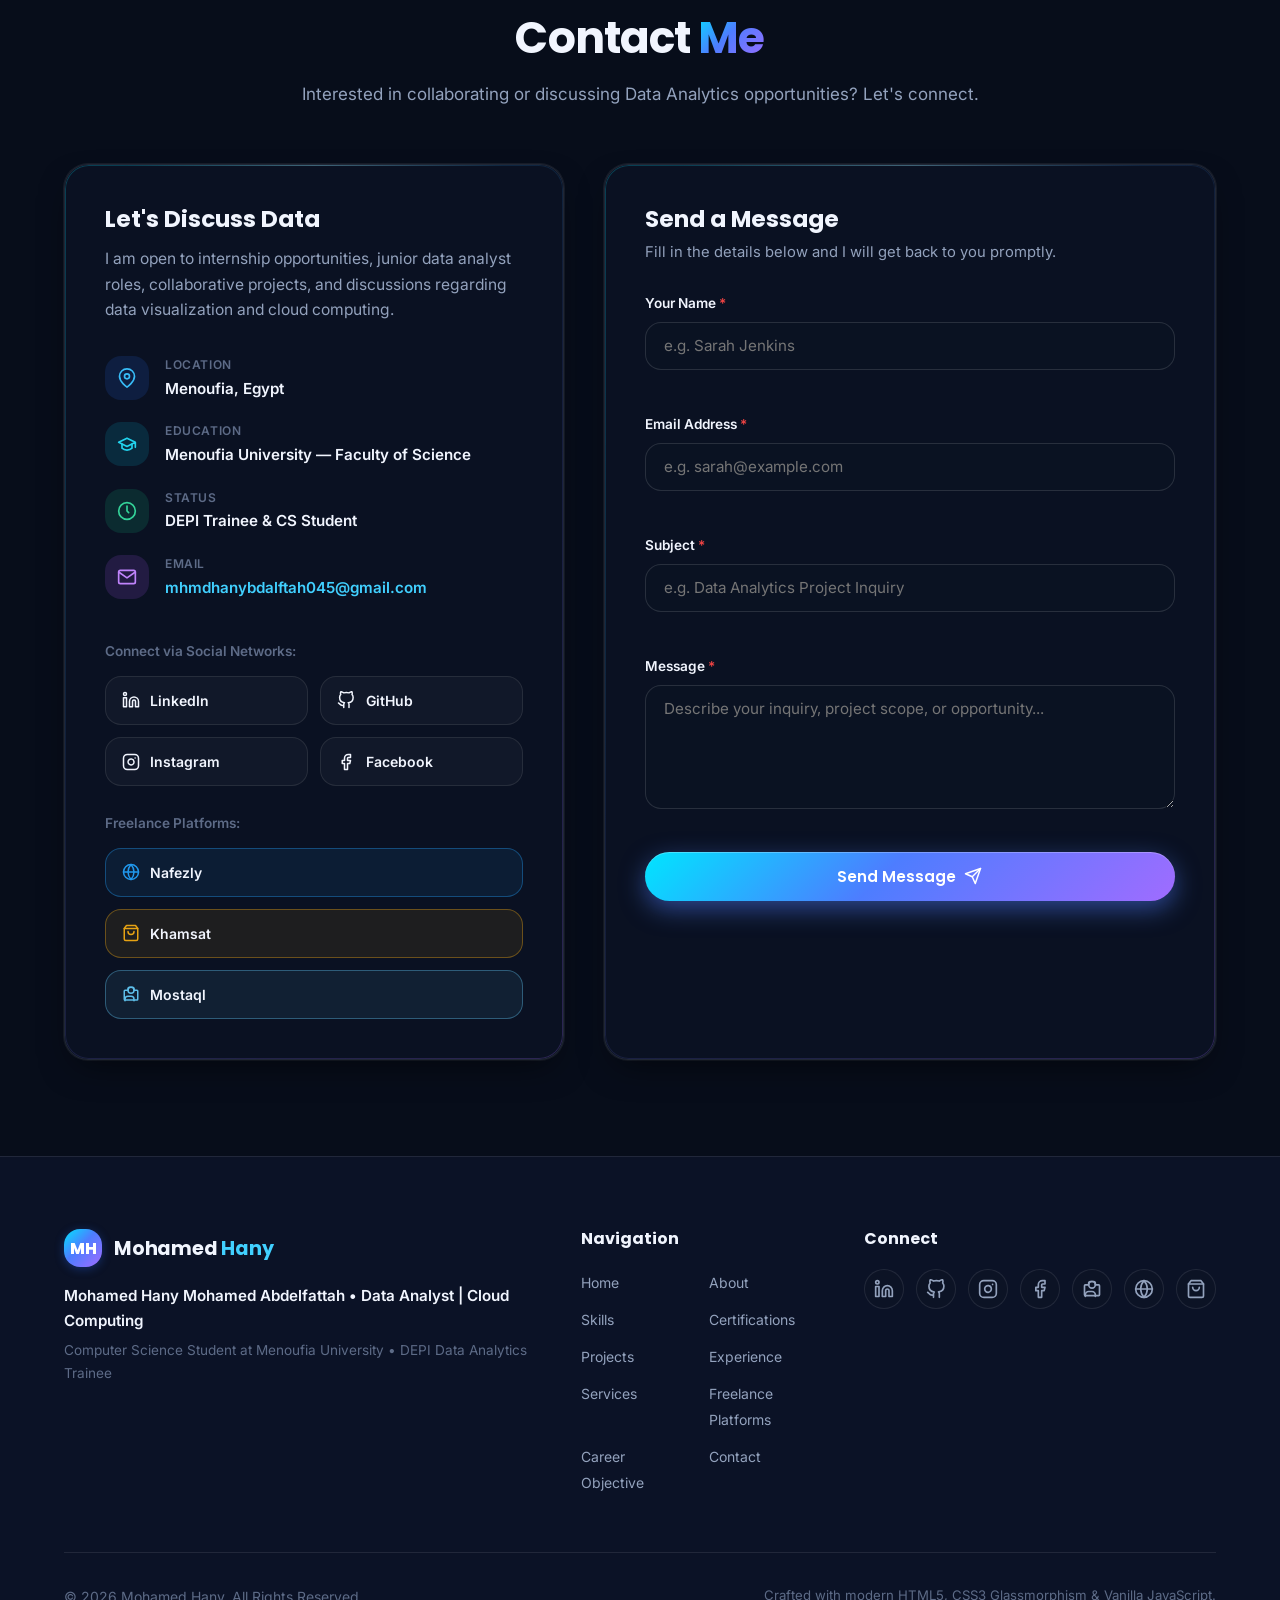
==== commit 366949a0: "Audit fixes: heading hierarchy, remove fabricated stats, a11y skip link, dead CSS" ====
--- a/index.html
+++ b/index.html
@@ -81,9 +81,10 @@
   <link href="https://fonts.googleapis.com/css2?family=Inter:wght@300;400;500;600;700&family=Poppins:wght@400;500;600;700;800&display=swap" rel="stylesheet">
   
   <!-- Main Stylesheet -->
-  <link rel="stylesheet" href="css/style.css?v=3">
+  <link rel="stylesheet" href="css/style.css?v=4">
 </head>
 <body>
+    <a class="skip-link" href="#mainContent">Skip to main content</a>
 
   <!-- Background Ambient Glows -->
   <div class="ambient-glow glow-top-left" aria-hidden="true"></div>
@@ -288,8 +289,8 @@
             
             <div class="dashboard-kpis">
               <div class="kpi-mini-card">
-                <span class="kpi-label">Insights Analyzed</span>
-                <span class="kpi-value">100%</span>
+                <span class="kpi-label">Reporting Focus</span>
+                <span class="kpi-value">Insights</span>
                 <span class="kpi-trend positive">↑ Data-Driven</span>
               </div>
               <div class="kpi-mini-card">
@@ -302,11 +303,11 @@
             <!-- Visual Bar Chart Representation -->
             <div class="chart-preview-box">
               <div class="chart-bars">
-                <div class="bar-col" style="--h: 65%;" title="Data Cleaning: 65%"><span class="bar-fill"></span><span class="bar-name">Clean</span></div>
-                <div class="bar-col" style="--h: 90%;" title="SQL Querying: 90%"><span class="bar-fill"></span><span class="bar-name">SQL</span></div>
-                <div class="bar-col" style="--h: 85%;" title="Power BI: 85%"><span class="bar-fill"></span><span class="bar-name">BI</span></div>
-                <div class="bar-col" style="--h: 75%;" title="Python: 75%"><span class="bar-fill"></span><span class="bar-name">Py</span></div>
-                <div class="bar-col" style="--h: 70%;" title="AWS Cloud: 70%"><span class="bar-fill"></span><span class="bar-name">AWS</span></div>
+                <div class="bar-col"><span class="bar-fill"></span><span class="bar-name">Clean</span></div>
+                <div class="bar-col"><span class="bar-fill"></span><span class="bar-name">SQL</span></div>
+                <div class="bar-col"><span class="bar-fill"></span><span class="bar-name">BI</span></div>
+                <div class="bar-col"><span class="bar-fill"></span><span class="bar-name">Py</span></div>
+                <div class="bar-col"><span class="bar-fill"></span><span class="bar-name">AWS</span></div>
               </div>
             </div>
 
@@ -551,37 +552,7 @@
           </div>
         </div>
 
-        <!-- First-Impression Stats -->
-        <div class="proficiency-metrics">
-          <div class="stats-row reveal">
-            <div class="stat-box glass-card">
-              <div class="stat-number-wrap">
-                <span class="stat-num" data-target="5">0</span>
-                <span class="stat-suffix">+</span>
-              </div>
-              <span class="stat-label">Featured Projects on GitHub</span>
-            </div>
-            <div class="stat-box glass-card">
-              <div class="stat-number-wrap">
-                <span class="stat-num" data-target="6">0</span>
-              </div>
-              <span class="stat-label">Certifications & Training</span>
-            </div>
-            <div class="stat-box glass-card">
-              <div class="stat-number-wrap">
-                <span class="stat-num" data-target="4">0</span>
-              </div>
-              <span class="stat-label">Core Skill Categories</span>
-            </div>
-            <div class="stat-box glass-card">
-              <div class="stat-number-wrap">
-                <span class="stat-num" data-target="100">0</span>
-                <span class="stat-suffix">%</span>
-              </div>
-              <span class="stat-label">Data-Driven Mindset</span>
-            </div>
-          </div>
-        </div>
+        
       </div>
     </section>
 
@@ -1382,25 +1353,25 @@
             <div class="objective-pillars">
               <div class="pillar-item">
                 <div class="pillar-number">01</div>
-                <h4>Analytical Excellence</h4>
+                <h3>Analytical Excellence</h3>
                 <p>Developing advanced analytical problem-solving skills to explore intricate datasets and identify high-value commercial trends.</p>
               </div>
 
               <div class="pillar-item">
                 <div class="pillar-number">02</div>
-                <h4>Impactful Visualization</h4>
+                <h3>Impactful Visualization</h3>
                 <p>Creating intuitive, dynamic dashboards that simplify complex metrics and empower leaders with fast, reliable decision support.</p>
               </div>
 
               <div class="pillar-item">
                 <div class="pillar-number">03</div>
-                <h4>Cloud & Technical Integration</h4>
+                <h3>Cloud & Technical Integration</h3>
                 <p>Combining hands-on data analytics tools with foundational cloud knowledge (AWS) to build scalable, modern data workflows.</p>
               </div>
 
               <div class="pillar-item">
                 <div class="pillar-number">04</div>
-                <h4>Continuous Professional Growth</h4>
+                <h3>Continuous Professional Growth</h3>
                 <p>Constantly expanding capabilities, refining technical methodologies, and staying at the forefront of modern data engineering.</p>
               </div>
             </div>
@@ -1629,7 +1600,7 @@
         </div>
 
         <div class="footer-nav-col">
-          <h4 class="footer-col-title">Navigation</h4>
+          <h2 class="footer-col-title">Navigation</h2>
           <ul class="footer-links">
             <li><a href="#home">Home</a></li>
             <li><a href="#about">About</a></li>
@@ -1645,7 +1616,7 @@
         </div>
 
         <div class="footer-social-col">
-          <h4 class="footer-col-title">Connect</h4>
+          <h2 class="footer-col-title">Connect</h2>
           <div class="footer-social-icons">
             <a href="https://www.linkedin.com/in/mohamed-hany-abdelfattah" target="_blank" rel="noopener noreferrer" title="LinkedIn" aria-label="LinkedIn">
               <svg xmlns="http://www.w3.org/2000/svg" width="20" height="20" viewBox="0 0 24 24" fill="none" stroke="currentColor" stroke-width="2" stroke-linecap="round" stroke-linejoin="round" aria-hidden="true">
@@ -1759,6 +1730,6 @@
   </div>
 
   <!-- Core JavaScript -->
-  <script src="js/script.js?v=2" defer></script>
+  <script src="js/script.js?v=3" defer></script>
 </body>
 </html>
--- a/css/style.css
+++ b/css/style.css
@@ -754,6 +754,7 @@
 
 @media (prefers-reduced-motion: reduce) {
   .hero-portrait-halo { animation: none; opacity: 0.4; }
+  .bar-fill { animation: none; transform: scaleY(0.7); }
 }
 
 .hero-content {
@@ -1072,16 +1073,30 @@
   align-items: center;
   height: 100%;
   justify-content: flex-end;
-  cursor: pointer;
+  cursor: default;
 }
 
 .bar-fill {
   width: 100%;
-  height: var(--h, 50%);
+  height: 100%;
   background: var(--accent-gradient);
   border-radius: 4px 4px 0 0;
-  transition: height 1s ease-out, opacity 0.2s ease;
   opacity: 0.85;
+  transform: scaleY(0.32);
+  transform-origin: bottom;
+  animation: bar-rise 2.6s ease-in-out infinite;
+}
+
+/* Staggered so the bars read as a decorative equalizer, not as data. */
+.bar-col:nth-child(1) .bar-fill { animation-delay: 0s; }
+.bar-col:nth-child(2) .bar-fill { animation-delay: 0.22s; }
+.bar-col:nth-child(3) .bar-fill { animation-delay: 0.44s; }
+.bar-col:nth-child(4) .bar-fill { animation-delay: 0.66s; }
+.bar-col:nth-child(5) .bar-fill { animation-delay: 0.88s; }
+
+@keyframes bar-rise {
+  0%, 100% { transform: scaleY(0.32); }
+  50%      { transform: scaleY(1); }
 }
 
 .bar-col:hover .bar-fill {
@@ -1171,73 +1186,6 @@
   grid-template-columns: 0.85fr 1.15fr;
   gap: 2.5rem;
   align-items: stretch;
-}
-
-.photo-card {
-  padding: 2.25rem 2rem;
-  display: flex;
-  flex-direction: column;
-  justify-content: space-between;
-  text-align: center;
-  height: 100%;
-}
-
-.avatar-container {
-  display: flex;
-  flex-direction: column;
-  align-items: center;
-  margin-bottom: 2rem;
-}
-
-.avatar-photo-wrap {
-  position: relative;
-  width: 190px;
-  height: 190px;
-  border-radius: var(--radius-lg);
-  border: 2px solid var(--border-glass-hover);
-  display: flex;
-  align-items: center;
-  justify-content: center;
-  margin-bottom: 1.5rem;
-  box-shadow: 0 12px 35px var(--accent-glow-subtle);
-  overflow: hidden;
-  transition: transform var(--transition-normal), box-shadow var(--transition-normal);
-}
-
-.avatar-photo-wrap:hover {
-  transform: scale(1.03);
-  box-shadow: 0 16px 45px rgba(56, 189, 248, 0.35);
-}
-
-.avatar-photo {
-  width: 100%;
-  height: 100%;
-  object-fit: cover;
-  object-position: top center;
-  display: block;
-}
-
-.avatar-glow {
-  position: absolute;
-  width: 100%;
-  height: 100%;
-  background: radial-gradient(circle, var(--accent-glow) 0%, transparent 70%);
-  pointer-events: none;
-}
-
-.photo-caption .full-name {
-  display: block;
-  font-family: var(--font-heading);
-  font-size: 1.15rem;
-  font-weight: 700;
-  color: var(--text-primary);
-  margin-bottom: 0.25rem;
-}
-
-.photo-caption .role-caption {
-  font-size: 0.875rem;
-  color: var(--accent-primary);
-  font-weight: 600;
 }
 
 /* Education Highlight Box */
@@ -1556,63 +1504,6 @@
 }
 
 /* Proficiency Metrics: Counters & Animated Skill Bars */
-.proficiency-metrics {
-  margin-top: 2.5rem;
-}
-
-.stats-row {
-  display: grid;
-  grid-template-columns: repeat(4, 1fr);
-  gap: 1.25rem;
-  margin-bottom: 1.75rem;
-}
-
-.stat-box {
-  padding: 1.6rem 1rem;
-  display: flex;
-  flex-direction: column;
-  align-items: center;
-  gap: 0.45rem;
-  text-align: center;
-}
-
-.stat-number-wrap {
-  display: inline-flex;
-  align-items: baseline;
-  gap: 0.15rem;
-}
-
-.stat-num {
-  font-family: var(--font-heading);
-  font-size: 2.6rem;
-  font-weight: 800;
-  line-height: 1;
-  background: var(--accent-gradient);
-  -webkit-background-clip: text;
-  background-clip: text;
-  color: transparent;
-  -webkit-text-fill-color: transparent;
-}
-
-.stat-suffix {
-  font-family: var(--font-heading);
-  font-size: 1.9rem;
-  font-weight: 800;
-  line-height: 1;
-  background: var(--accent-gradient);
-  -webkit-background-clip: text;
-  background-clip: text;
-  color: transparent;
-  -webkit-text-fill-color: transparent;
-}
-
-.stat-label {
-  font-size: 0.8rem;
-  font-weight: 600;
-  color: var(--text-muted);
-  max-width: 140px;
-}
-
 /* --------------------------------------------------------------------------
    9. CERTIFICATIONS & TRAINING SECTION
    -------------------------------------------------------------------------- */
@@ -2828,7 +2719,7 @@
   line-height: 1;
 }
 
-.pillar-item h4 {
+.pillar-item h3 {
   font-size: 1.05rem;
   font-weight: 700;
   margin-bottom: 0.5rem;
@@ -2912,7 +2803,7 @@
 }
 
 .contact-value a {
-  color: var(--accent, #38bdf8);
+  color: var(--accent-primary);
   text-decoration: none;
   word-break: break-all;
 }
@@ -3313,11 +3204,6 @@
     grid-template-columns: 1fr;
   }
 
-  .stats-row {
-    grid-template-columns: repeat(2, 1fr);
-    gap: 1rem;
-  }
-
   .services-grid {
     grid-template-columns: 1fr;
   }
@@ -3334,9 +3220,7 @@
   .objective-card {
     padding: 2rem 1.5rem;
   }
-
   .about-card,
-  .photo-card,
   .contact-info-card,
   .contact-form-card {
     padding: 1.75rem 1.25rem;
@@ -3452,11 +3336,6 @@
     padding: 0.5rem 0.6rem;
   }
 
-  .avatar-photo-wrap {
-    width: 155px;
-    height: 155px;
-  }
-
   .education-highlight {
     flex-direction: column;
     align-items: center;
@@ -3489,9 +3368,7 @@
   .objective-card {
     padding: 1.75rem 1.15rem;
   }
-
   .about-card,
-  .photo-card,
   .contact-info-card,
   .contact-form-card {
     padding: 1.5rem 1rem;
@@ -3563,3 +3440,28 @@
   background: var(--accent-secondary);
   color: #fff;
 }
+
+/* --------------------------------------------------------------------------
+   ACCESSIBILITY â€” keyboard bypass link
+   Visually hidden until focused, then pinned above the header.
+   -------------------------------------------------------------------------- */
+.skip-link {
+  position: absolute;
+  top: -100px;
+  left: 1rem;
+  z-index: 2000;
+  padding: 0.7rem 1.15rem;
+  border-radius: var(--radius-md);
+  background: var(--accent-primary);
+  color: #04121f;
+  font-size: 0.875rem;
+  font-weight: 700;
+  text-decoration: none;
+  transition: top var(--transition-fast);
+}
+
+.skip-link:focus {
+  top: 1rem;
+  outline: 2px solid var(--accent-secondary);
+  outline-offset: 2px;
+}
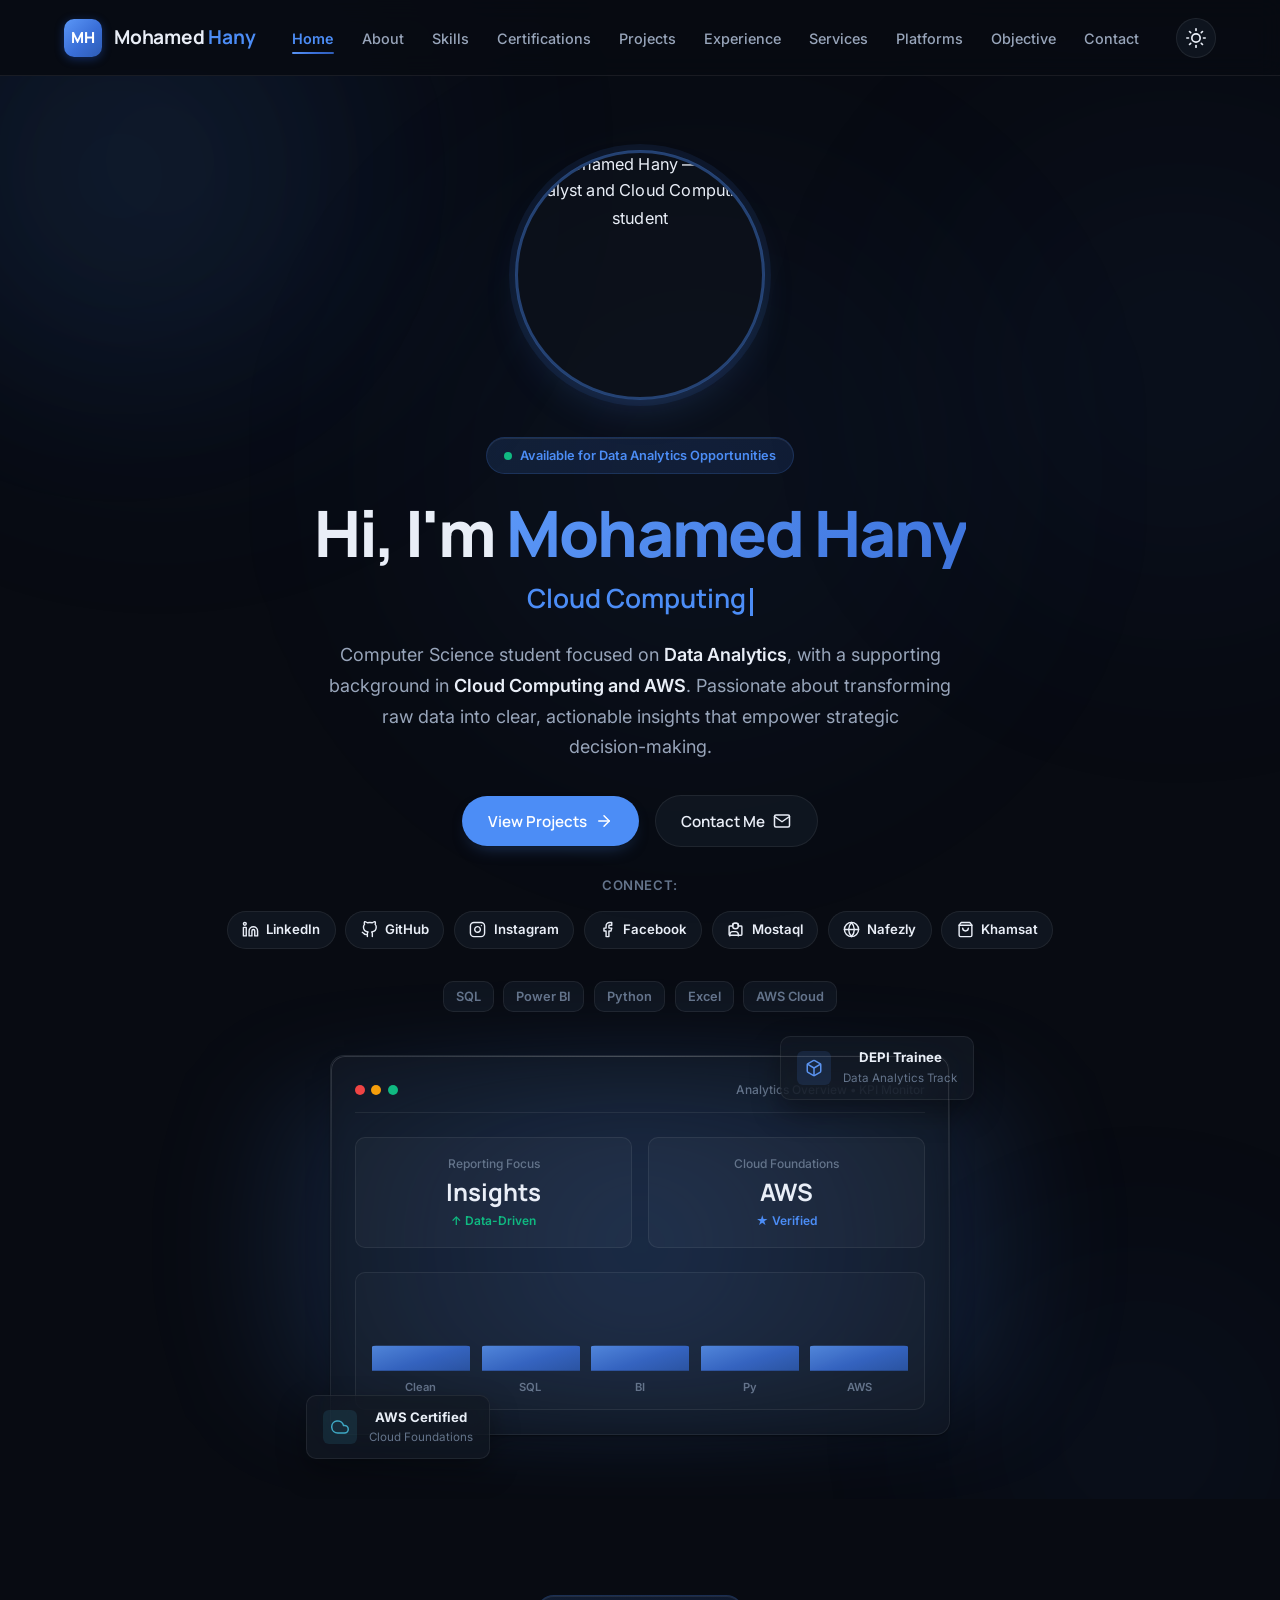
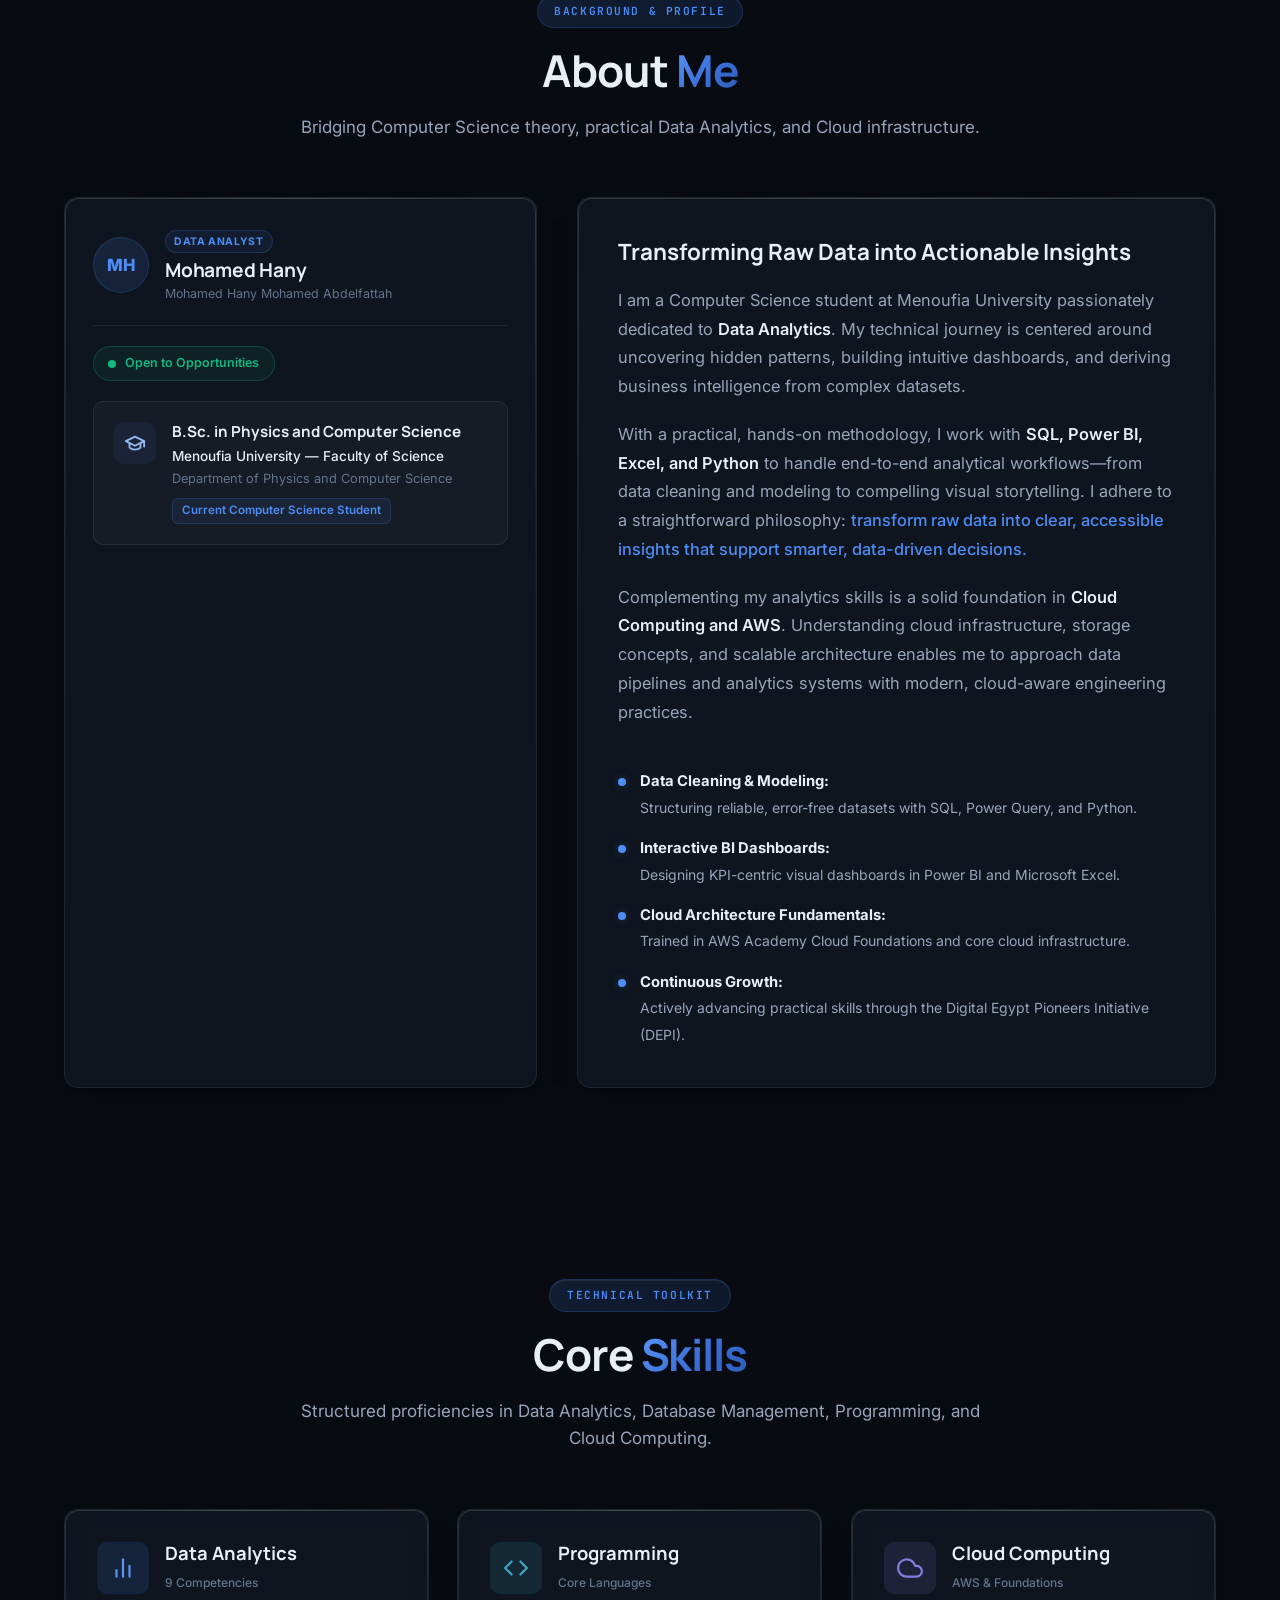
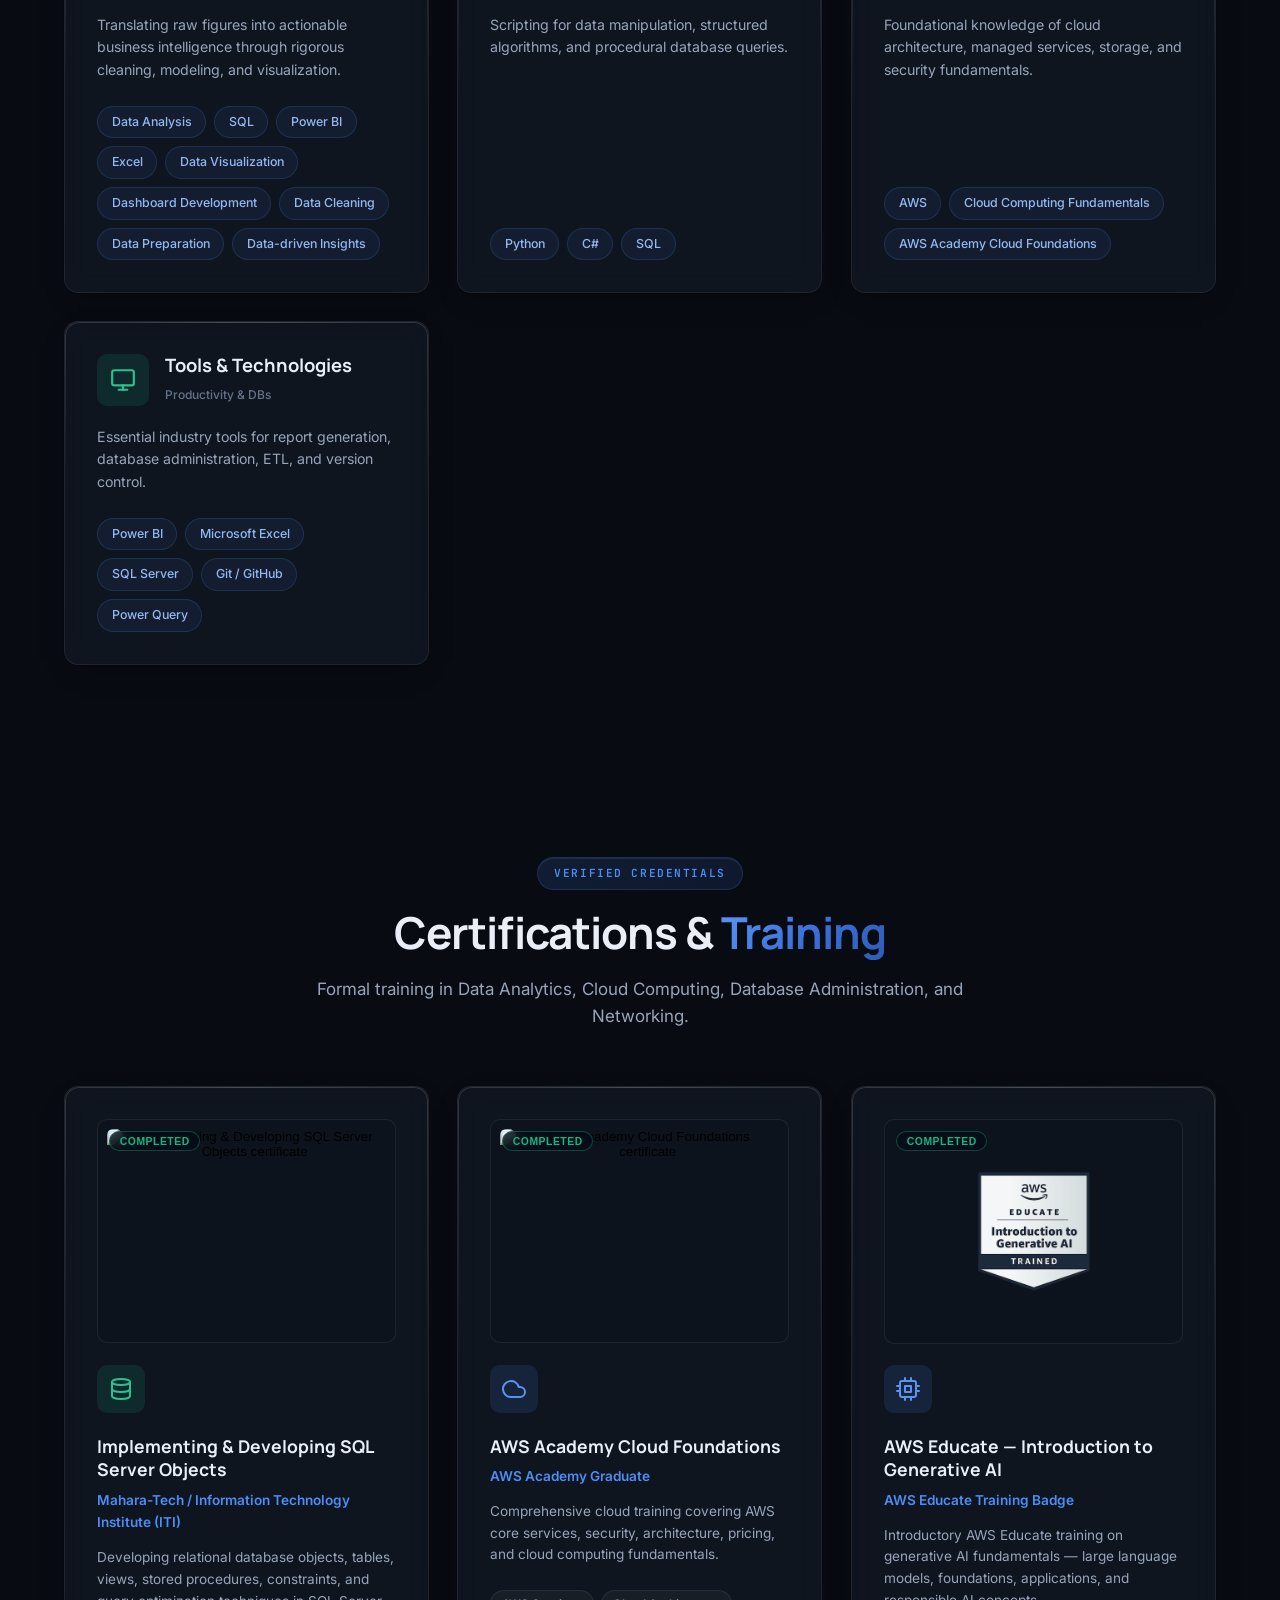
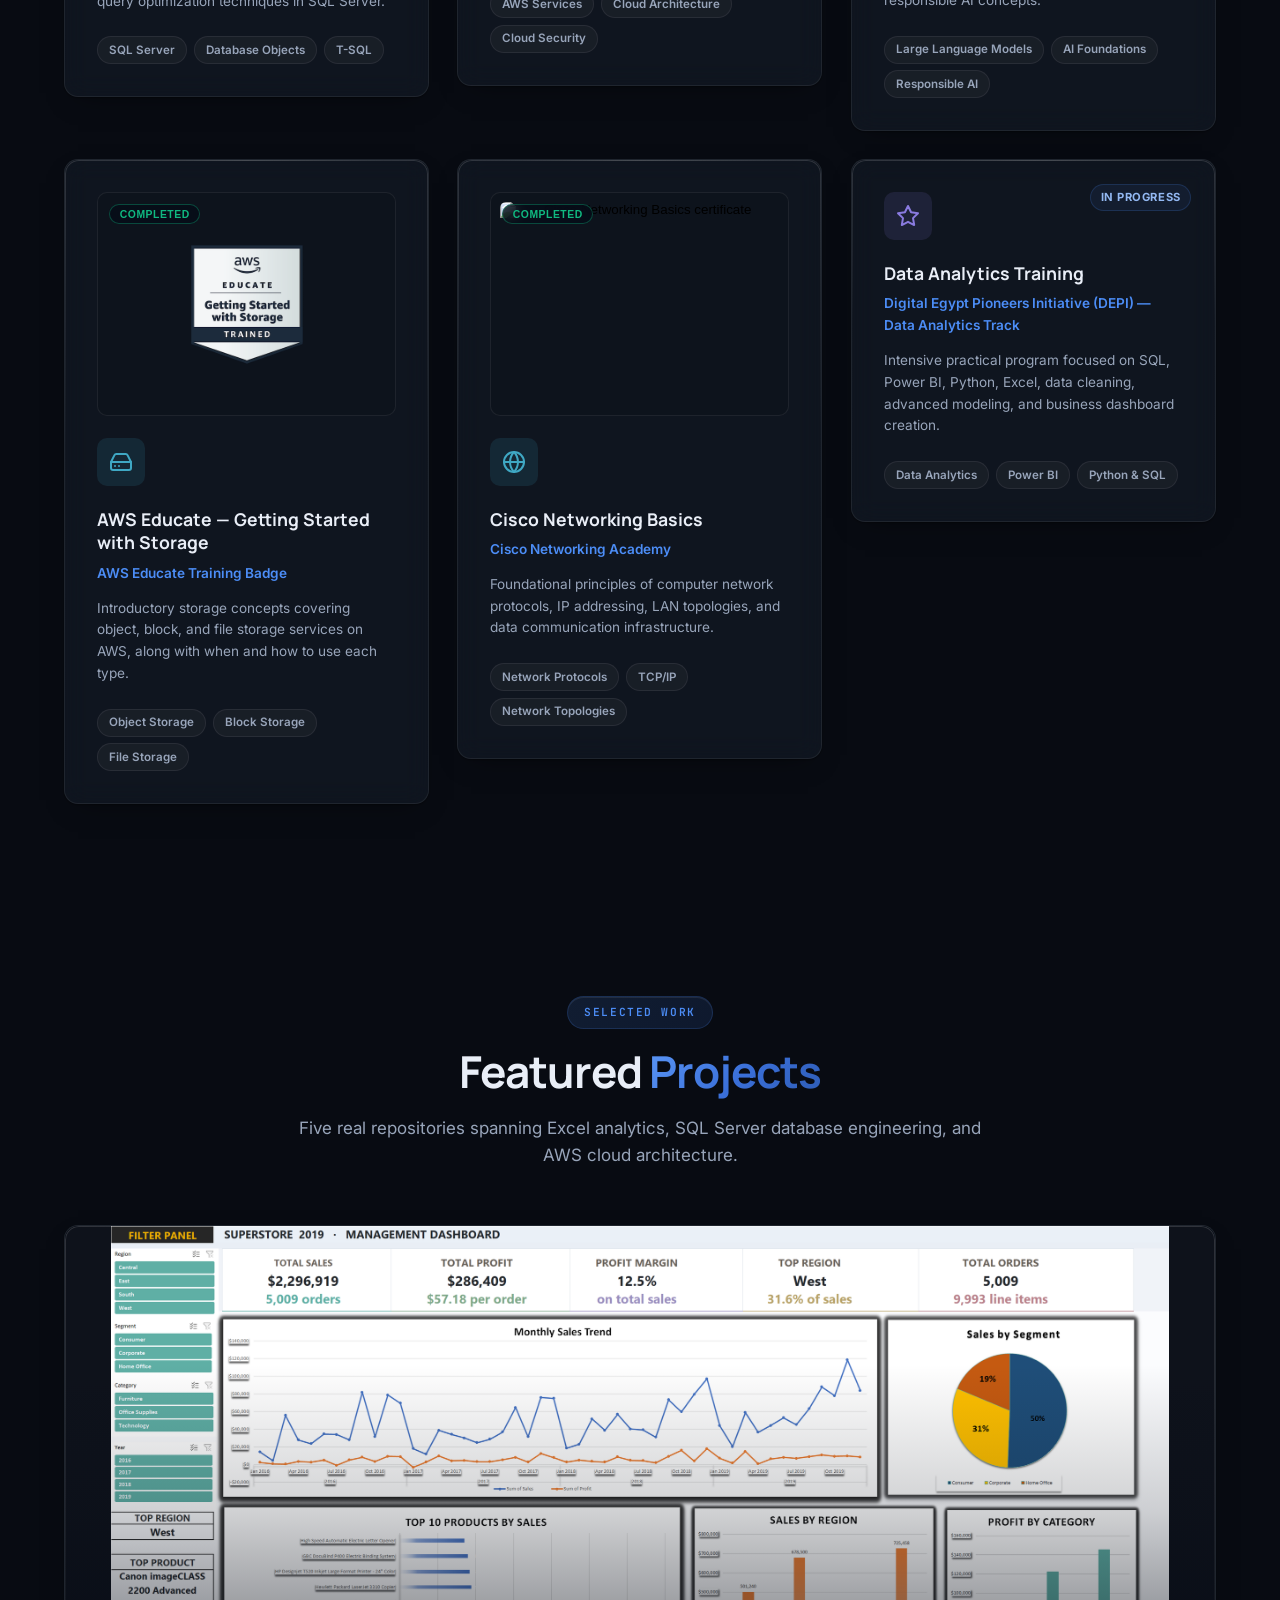
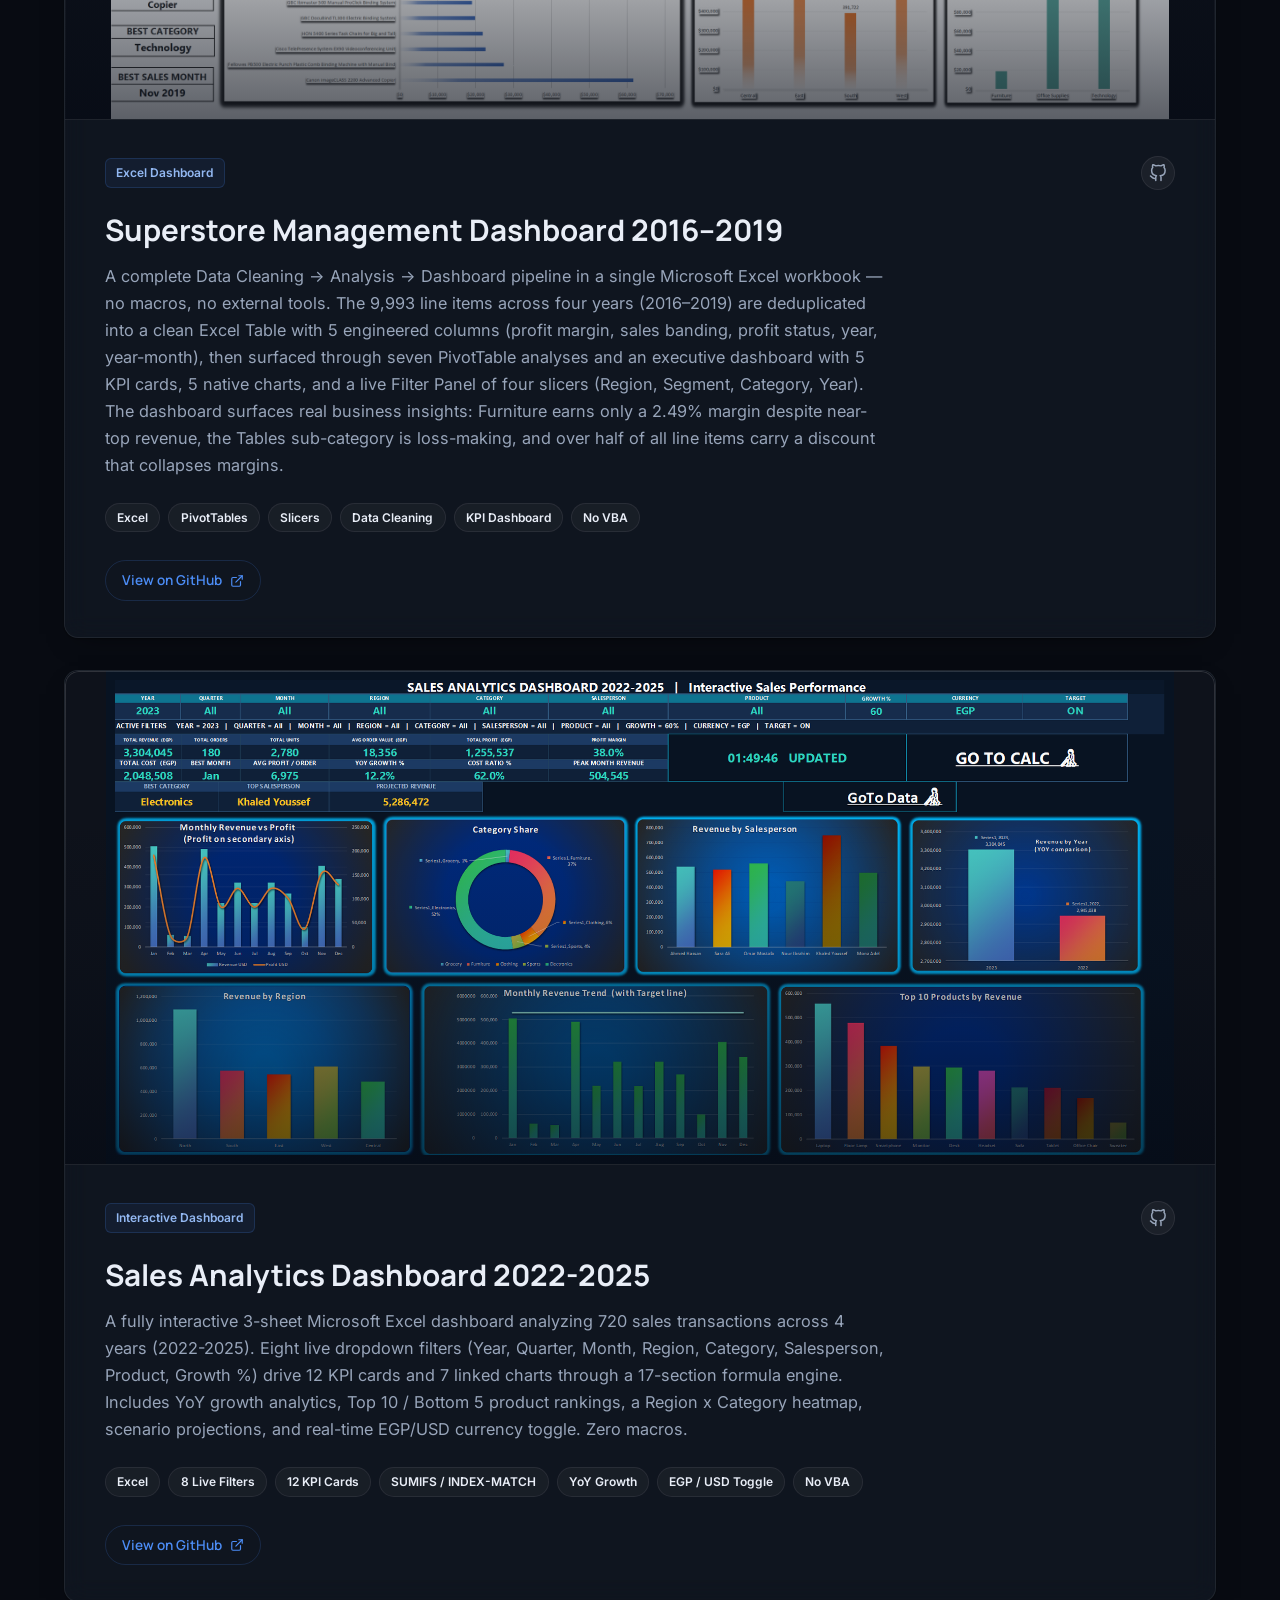
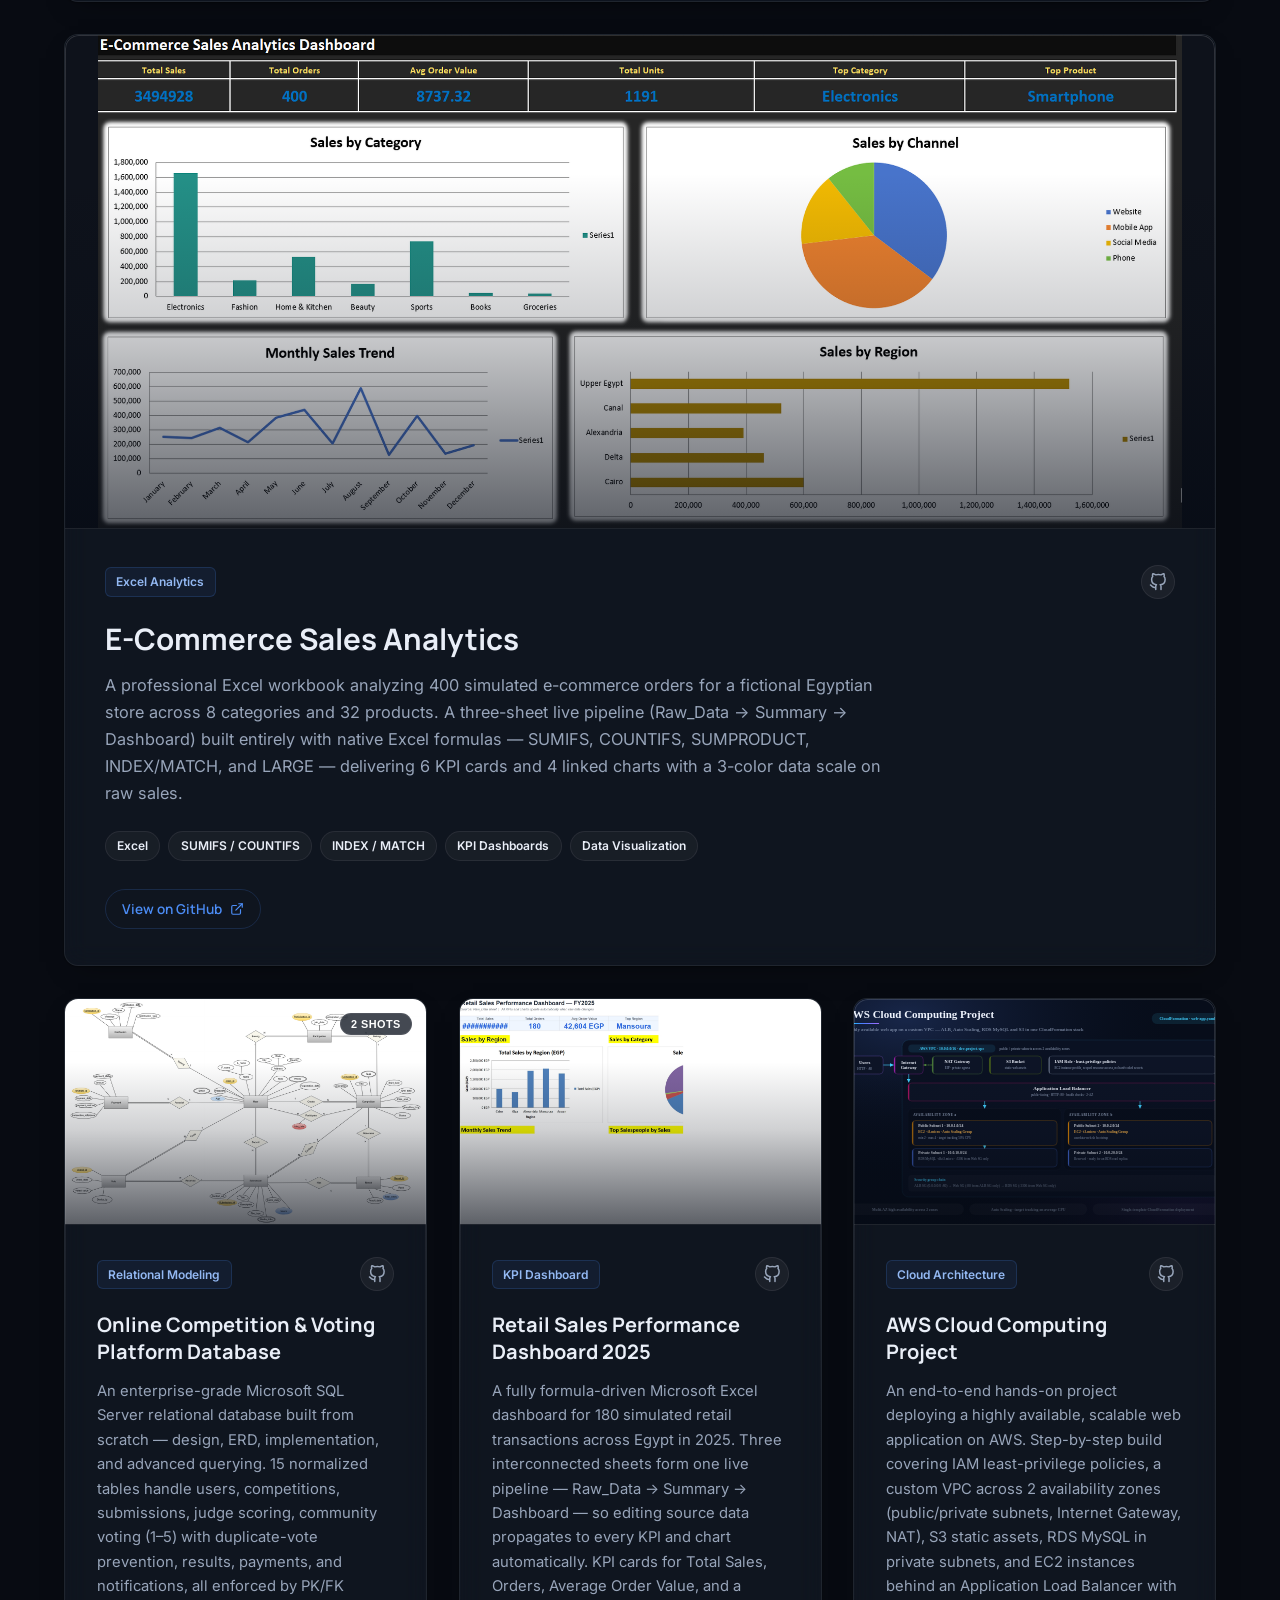
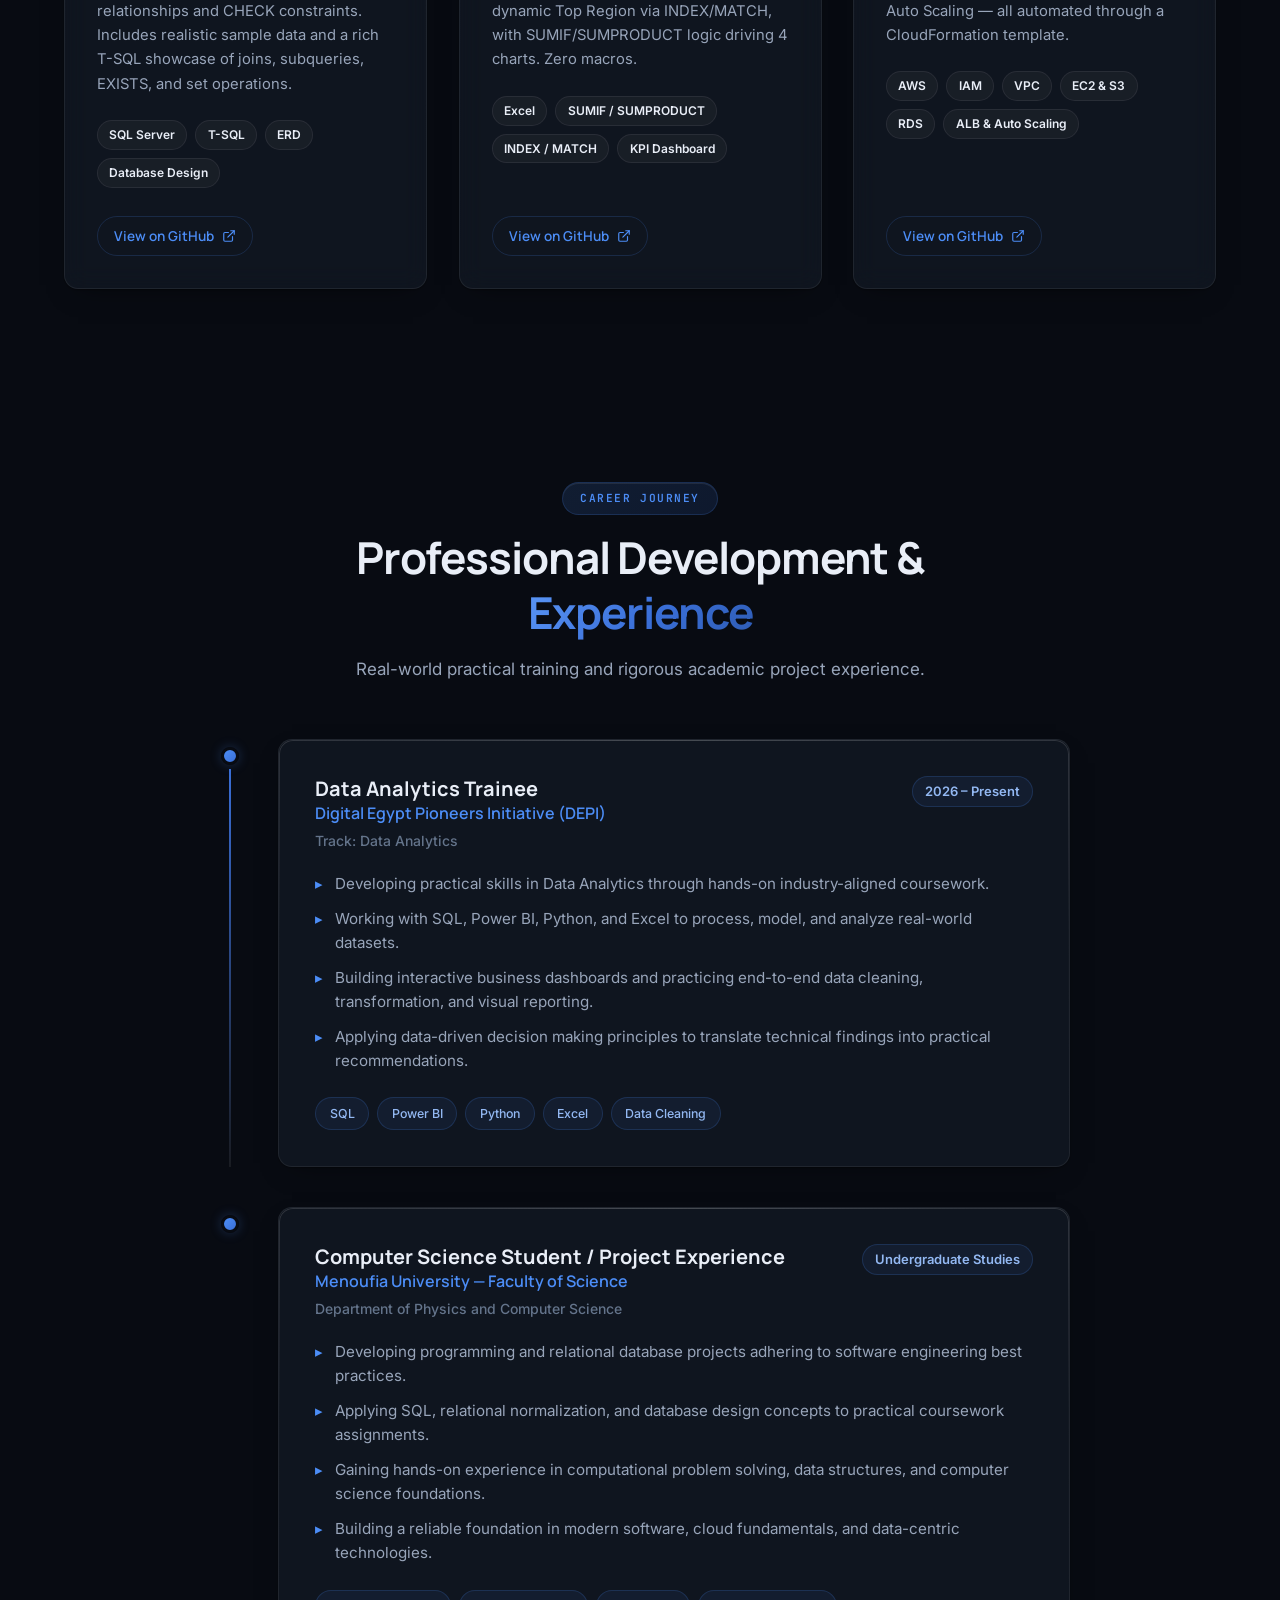
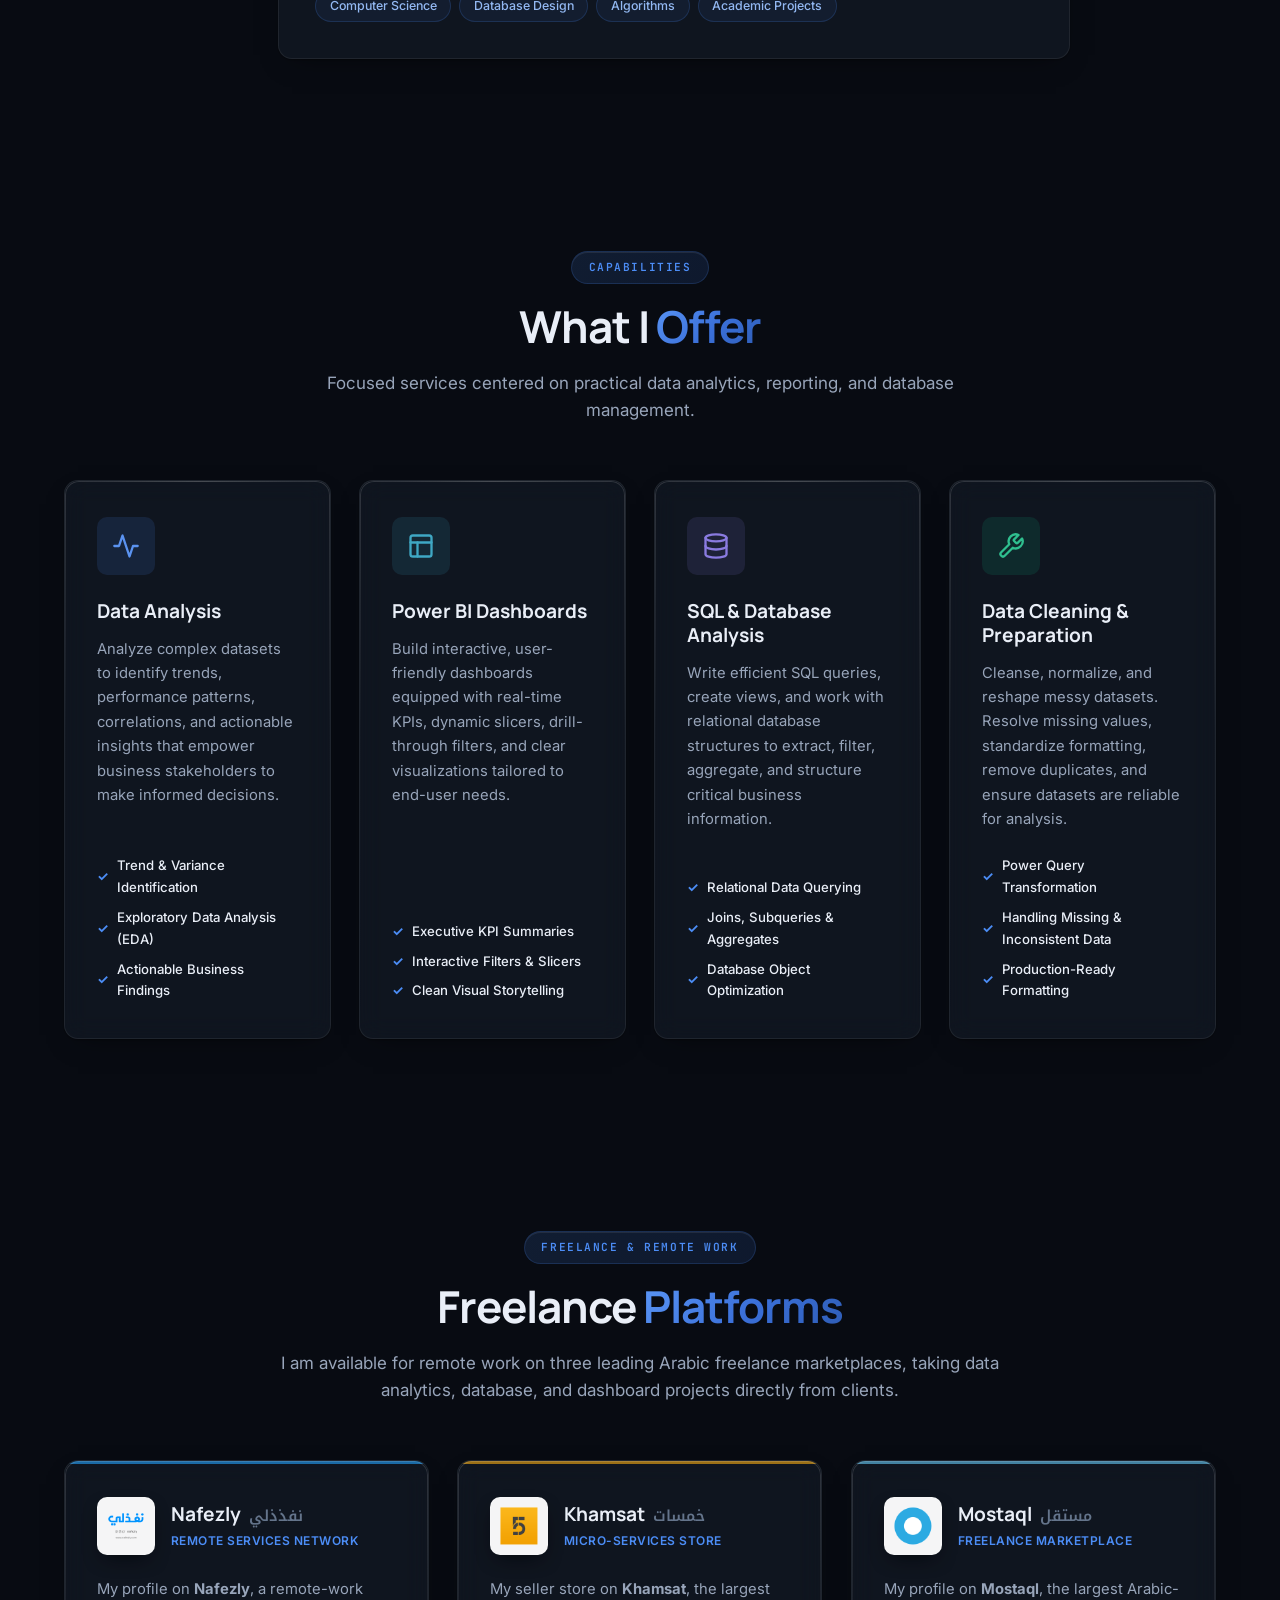
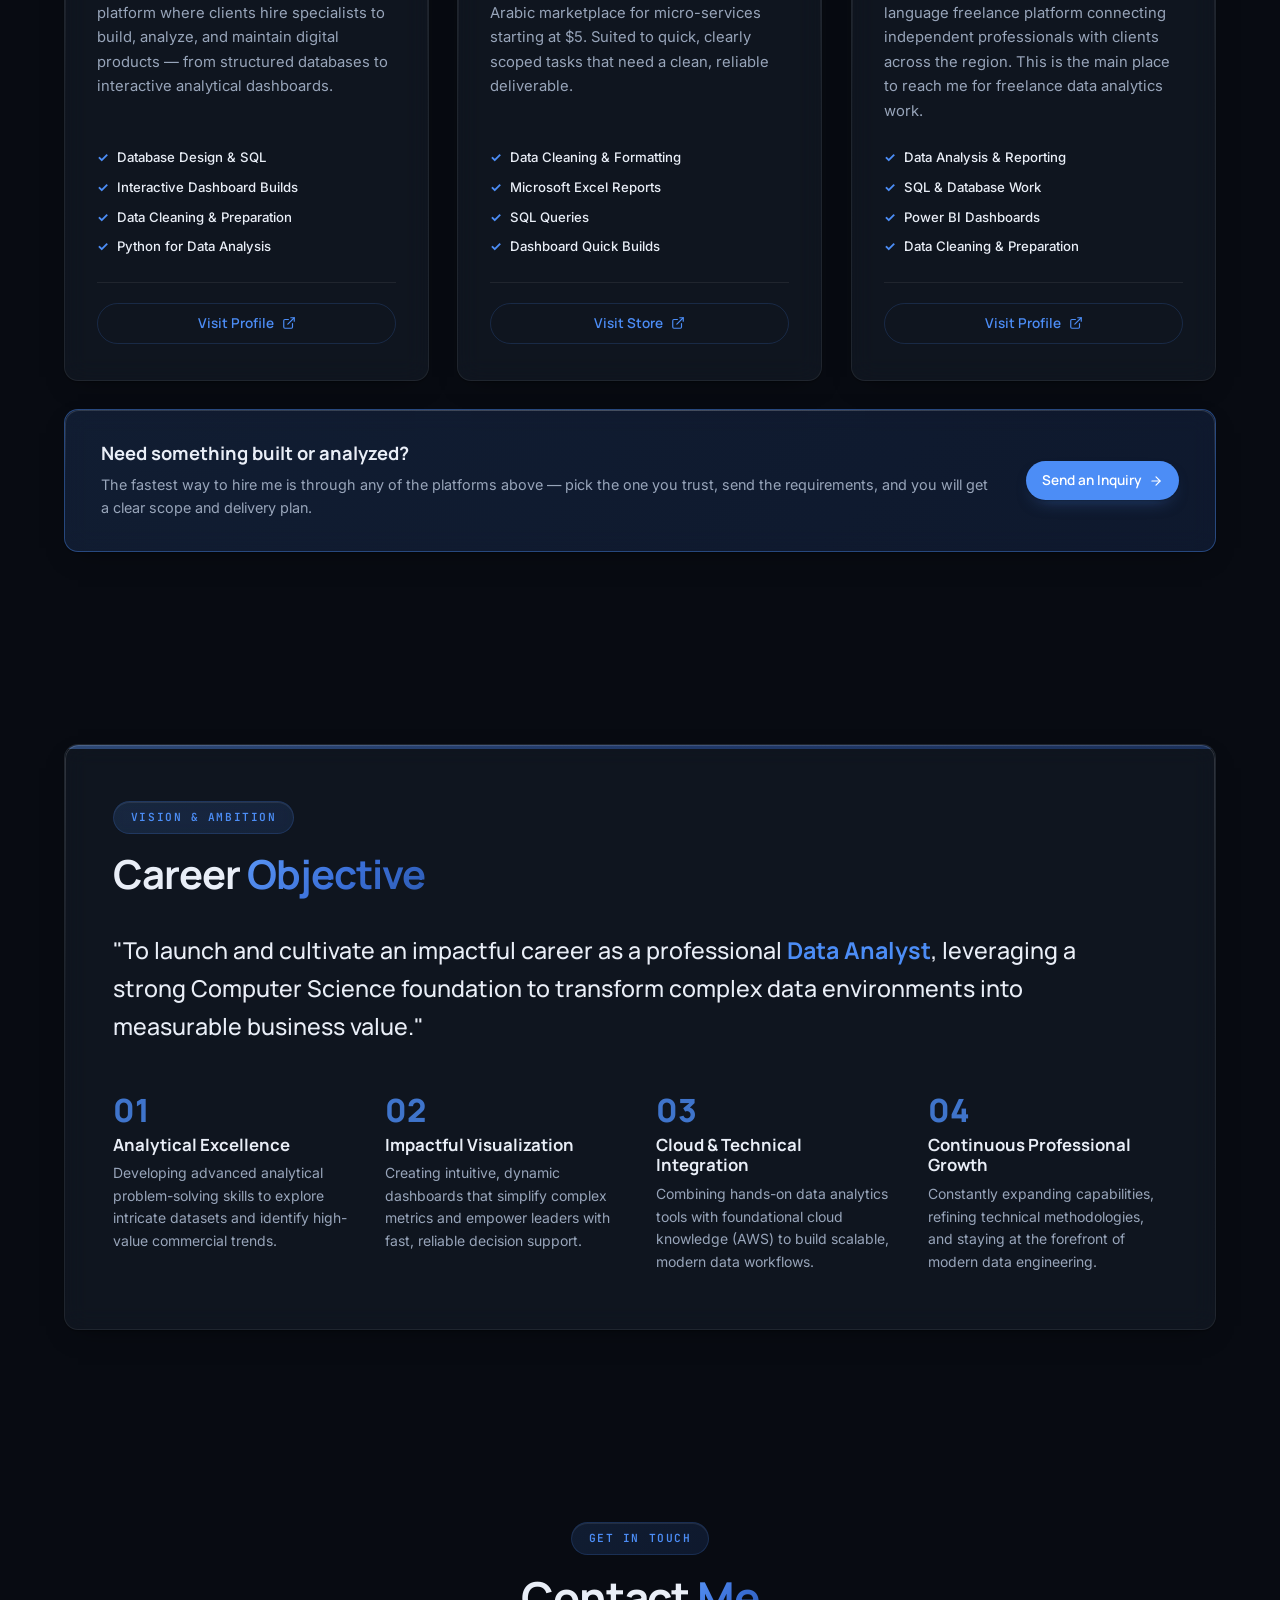
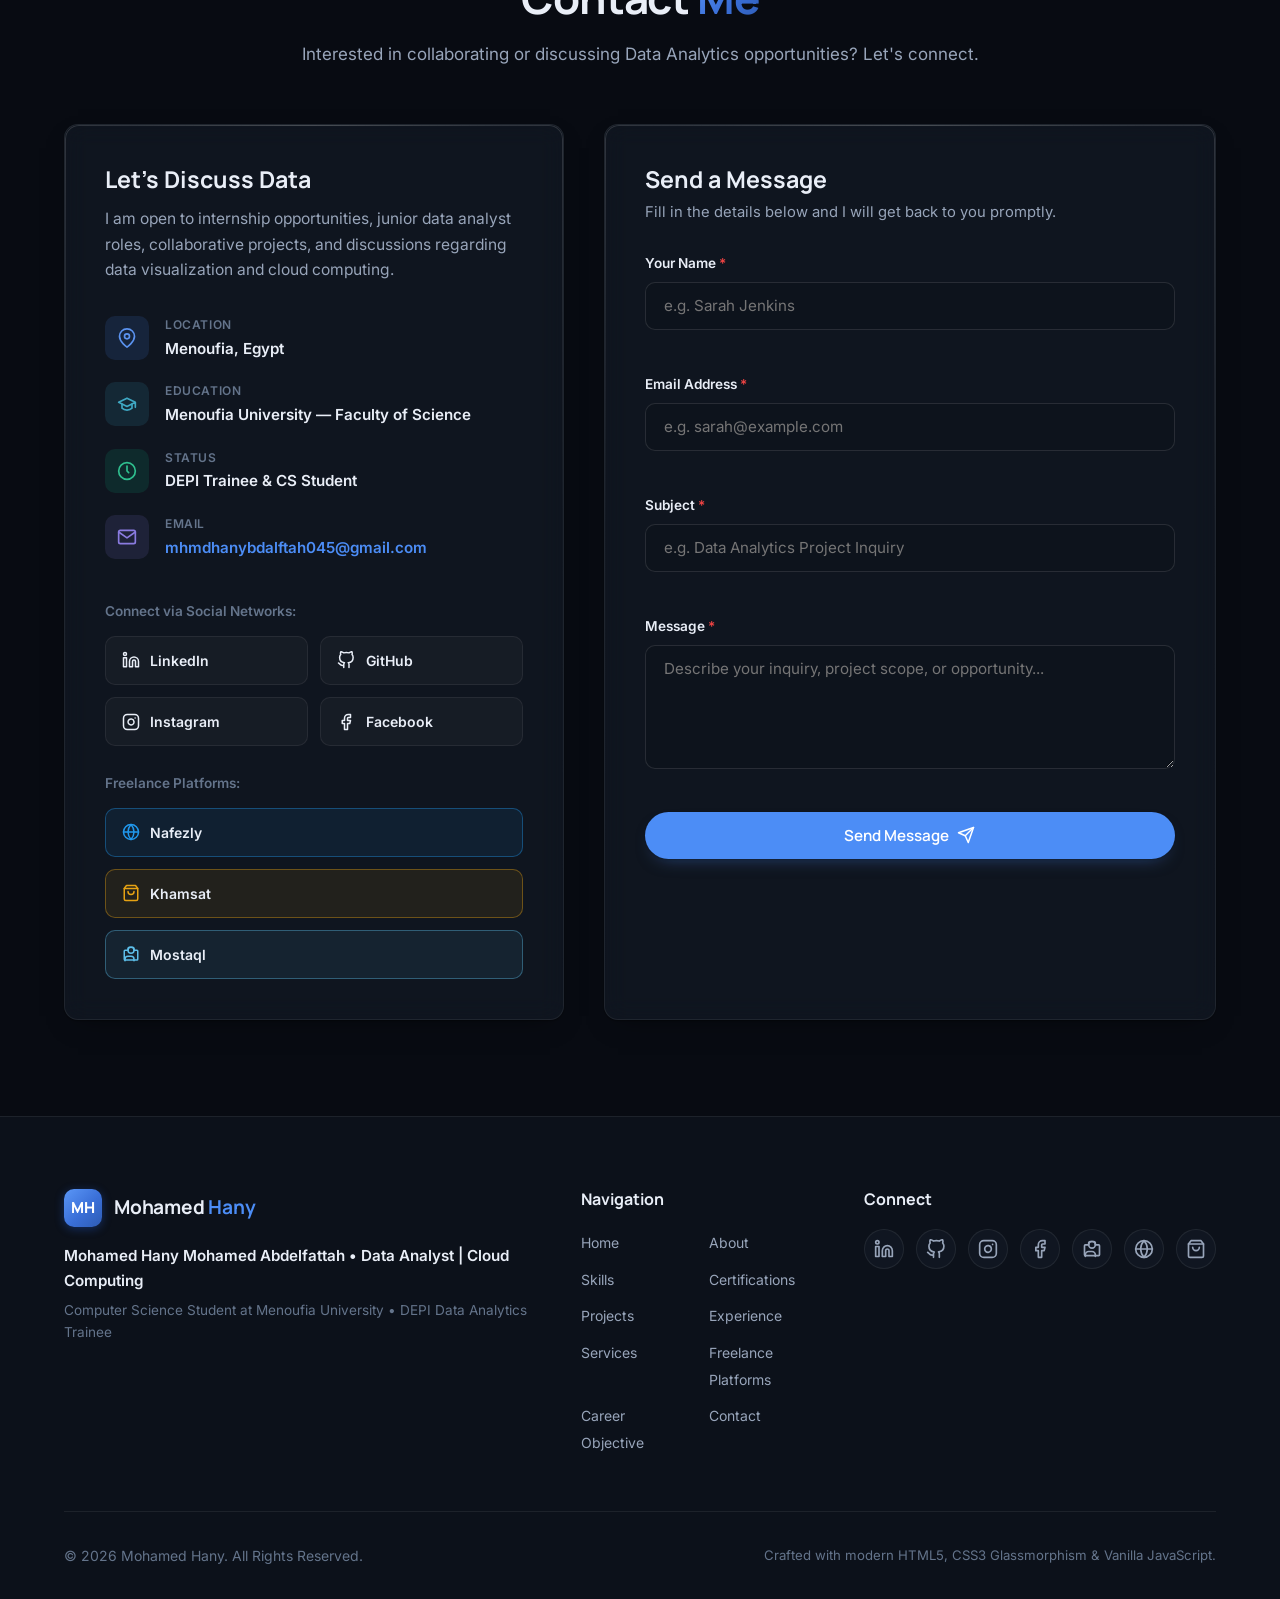
==== commit 318694a4: "Redesign visual system: restrained azure palette, editorial shapes, mono eyebrows Replace the cyan/i" ====
--- a/index.html
+++ b/index.html
@@ -7,7 +7,7 @@
   <meta name="keywords" content="Mohamed Hany, Data Analyst, Cloud Computing, AWS, Power BI, SQL, Python, Excel, Freelancer, Freelancing, Mostaql, Nafezly, Khamsat, Portfolio, Menoufia University, DEPI">
   <meta name="author" content="Mohamed Hany Mohamed Abdelfattah">
   <meta name="robots" content="index, follow">
-  <meta name="theme-color" content="#0a0f1d">
+  <meta name="theme-color" content="#080b12">
   <title>Mohamed Hany | Data Analyst, Cloud &amp; Freelance Services</title>
 
   <!-- Canonical & SEO -->
@@ -75,13 +75,13 @@
   }
   </script>
   
-  <!-- Google Fonts: Inter & Poppins -->
+  <!-- Google Fonts: Inter, Manrope, JetBrains Mono, Noto Kufi Arabic -->
   <link rel="preconnect" href="https://fonts.googleapis.com">
   <link rel="preconnect" href="https://fonts.gstatic.com" crossorigin>
-  <link href="https://fonts.googleapis.com/css2?family=Inter:wght@300;400;500;600;700&family=Poppins:wght@400;500;600;700;800&display=swap" rel="stylesheet">
+  <link href="https://fonts.googleapis.com/css2?family=Inter:wght@300;400;500;600;700&family=JetBrains+Mono:wght@500;600&family=Manrope:wght@500;600;700;800&family=Noto+Kufi+Arabic:wght@500;600;700&display=swap" rel="stylesheet">
   
   <!-- Main Stylesheet -->
-  <link rel="stylesheet" href="css/style.css?v=4">
+  <link rel="stylesheet" href="css/style.css?v=5">
 </head>
 <body>
     <a class="skip-link" href="#mainContent">Skip to main content</a>
@@ -1730,6 +1730,6 @@
   </div>
 
   <!-- Core JavaScript -->
-  <script src="js/script.js?v=3" defer></script>
+  <script src="js/script.js?v=4" defer></script>
 </body>
 </html>
--- a/css/style.css
+++ b/css/style.css
@@ -39,48 +39,50 @@
    -------------------------------------------------------------------------- */
 :root {
   /* DARK THEME (DEFAULT) */
-  --bg-primary: #070d1a;
-  --bg-secondary: #0b1226;
-  --bg-card: rgba(13, 20, 38, 0.72);
-  --bg-card-hover: rgba(30, 41, 66, 0.86);
-  --bg-input: rgba(13, 20, 38, 0.6);
-  --bg-nav: rgba(7, 13, 26, 0.85);
-
-  --text-primary: #f1f5fe;
-  --text-secondary: #93a2bd;
-  --text-muted: #5d6b87;
-
-  --accent-primary: #41d0ff;       /* Electric Cyan / Sky */
-  --accent-secondary: #5a6cff;     /* Soft Indigo */
-  --accent-tertiary: #a06cff;      /* Violet */
-  --accent-gradient: linear-gradient(135deg, #00e5ff 0%, #4d7dff 45%, #a06cff 100%);
-  --accent-soft: linear-gradient(135deg, rgba(0, 229, 255, 0.2) 0%, rgba(160, 108, 255, 0.2) 100%);
-  --accent-glow: rgba(77, 125, 255, 0.42);
-  --accent-glow-subtle: rgba(65, 208, 255, 0.2);
-
-  --border-glass: rgba(255, 255, 255, 0.09);
-  --border-glass-hover: rgba(56, 189, 248, 0.45);
-  --border-input: rgba(255, 255, 255, 0.12);
-  --border-input-focus: #38bdf8;
-
-  --shadow-card: 0 14px 34px -12px rgba(0, 0, 0, 0.6), 0 0 0 1px rgba(255, 255, 255, 0.07);
-  --shadow-card-hover: 0 24px 54px -16px rgba(77, 125, 255, 0.45), 0 0 0 1px rgba(0, 229, 255, 0.4);
-  --shadow-button: 0 8px 24px rgba(77, 125, 255, 0.5);
-
-  --tag-bg: rgba(56, 189, 248, 0.1);
-  --tag-text: #7dd3fc;
-  --tag-border: rgba(56, 189, 248, 0.22);
+  --bg-primary: #080b12;
+  --bg-secondary: #0c111a;
+  --bg-card: rgba(19, 25, 36, 0.72);
+  --bg-card-hover: rgba(28, 36, 51, 0.86);
+  --bg-input: rgba(14, 19, 29, 0.65);
+  --bg-nav: rgba(8, 11, 18, 0.84);
+
+  --text-primary: #e9eef7;
+  --text-secondary: #98a5ba;
+  --text-muted: #64748b;
+
+  --accent-primary: #4c8df6;       /* Azure */
+  --accent-secondary: #3a6fd8;     /* Deep Azure */
+  --accent-tertiary: #8fb6f2;      /* Pale Azure */
+  --accent-gradient: linear-gradient(135deg, #5b97f7 0%, #3a6fd8 55%, #2e5cb4 100%);
+  --accent-soft: linear-gradient(135deg, rgba(76, 141, 246, 0.14) 0%, rgba(58, 111, 216, 0.14) 100%);
+  --accent-glow: rgba(76, 141, 246, 0.26);
+  --accent-glow-subtle: rgba(76, 141, 246, 0.12);
+
+  --border-glass: rgba(255, 255, 255, 0.07);
+  --border-glass-hover: rgba(76, 141, 246, 0.4);
+  --border-input: rgba(255, 255, 255, 0.11);
+  --border-input-focus: #4c8df6;
+
+  --shadow-card: 0 1px 2px rgba(0, 0, 0, 0.35), 0 10px 26px -14px rgba(0, 0, 0, 0.55);
+  --shadow-card-hover: 0 2px 4px rgba(0, 0, 0, 0.35), 0 18px 40px -18px rgba(0, 0, 0, 0.6);
+  --shadow-button: 0 1px 2px rgba(0, 0, 0, 0.3), 0 8px 18px -10px rgba(76, 141, 246, 0.5);
+
+  --tag-bg: rgba(76, 141, 246, 0.08);
+  --tag-text: #93b8f2;
+  --tag-border: rgba(76, 141, 246, 0.18);
 
   /* Font Families */
-  --font-heading: 'Poppins', sans-serif;
+  --font-heading: 'Manrope', 'Inter', sans-serif;
   --font-body: 'Inter', sans-serif;
+  --font-mono: 'JetBrains Mono', ui-monospace, 'SFMono-Regular', monospace;
+  --font-arabic: 'Noto Kufi Arabic', 'Segoe UI', Tahoma, sans-serif;
 
   /* Layout Constants */
   --container-max-width: 1200px;
   --header-height: 76px;
-  --radius-sm: 10px;
-  --radius-md: 16px;
-  --radius-lg: 24px;
+  --radius-sm: 6px;
+  --radius-md: 10px;
+  --radius-lg: 14px;
   --radius-full: 9999px;
   --transition-fast: 0.2s ease;
   --transition-normal: 0.3s cubic-bezier(0.16, 1, 0.3, 1);
@@ -88,37 +90,37 @@
 
 /* LIGHT THEME */
 [data-theme="light"] {
-  --bg-primary: #f6f9ff;
-  --bg-secondary: #eef3fb;
-  --bg-card: rgba(255, 255, 255, 0.84);
-  --bg-card-hover: rgba(255, 255, 255, 0.98);
+  --bg-primary: #f7f9fc;
+  --bg-secondary: #edf1f7;
+  --bg-card: rgba(255, 255, 255, 0.9);
+  --bg-card-hover: rgba(255, 255, 255, 1);
   --bg-input: rgba(255, 255, 255, 0.95);
-  --bg-nav: rgba(246, 249, 255, 0.86);
-
-  --text-primary: #0b1122;
-  --text-secondary: #41506b;
-  --text-muted: #66748e;
-
-  --accent-primary: #0284c7;       /* Deep Sky Blue */
-  --accent-secondary: #4f46e5;     /* Deep Indigo */
-  --accent-tertiary: #7c3aed;      /* Rich Violet */
-  --accent-gradient: linear-gradient(135deg, #0891b2 0%, #2f63f5 55%, #7c5bff 100%);
-  --accent-soft: linear-gradient(135deg, rgba(8, 145, 178, 0.12) 0%, rgba(124, 91, 255, 0.12) 100%);
-  --accent-glow: rgba(47, 99, 245, 0.22);
-  --accent-glow-subtle: rgba(2, 132, 199, 0.1);
-
-  --border-glass: rgba(15, 23, 42, 0.09);
-  --border-glass-hover: rgba(2, 132, 199, 0.45);
+  --bg-nav: rgba(247, 249, 252, 0.86);
+
+  --text-primary: #0b1220;
+  --text-secondary: #44526a;
+  --text-muted: #6a7990;
+
+  --accent-primary: #2563eb;       /* Azure 700 */
+  --accent-secondary: #1d4ed8;     /* Azure 800 */
+  --accent-tertiary: #6d93d9;      /* Muted Azure */
+  --accent-gradient: linear-gradient(135deg, #3b7bf0 0%, #2563eb 55%, #1e4fbf 100%);
+  --accent-soft: linear-gradient(135deg, rgba(37, 99, 235, 0.09) 0%, rgba(29, 78, 216, 0.09) 100%);
+  --accent-glow: rgba(37, 99, 235, 0.18);
+  --accent-glow-subtle: rgba(37, 99, 235, 0.08);
+
+  --border-glass: rgba(15, 23, 42, 0.1);
+  --border-glass-hover: rgba(37, 99, 235, 0.38);
   --border-input: rgba(15, 23, 42, 0.16);
-  --border-input-focus: #0284c7;
-
-  --shadow-card: 0 12px 32px -12px rgba(15, 23, 42, 0.1), 0 0 0 1px rgba(255, 255, 255, 0.7);
-  --shadow-card-hover: 0 22px 48px -16px rgba(59, 111, 240, 0.28), 0 0 0 1px rgba(2, 132, 199, 0.4);
-  --shadow-button: 0 4px 20px rgba(59, 111, 240, 0.3);
-
-  --tag-bg: rgba(2, 132, 199, 0.09);
-  --tag-text: #0369a1;
-  --tag-border: rgba(2, 132, 199, 0.2);
+  --border-input-focus: #2563eb;
+
+  --shadow-card: 0 1px 2px rgba(15, 23, 42, 0.05), 0 8px 24px -14px rgba(15, 23, 42, 0.16);
+  --shadow-card-hover: 0 2px 4px rgba(15, 23, 42, 0.05), 0 16px 36px -18px rgba(15, 23, 42, 0.2);
+  --shadow-button: 0 1px 2px rgba(15, 23, 42, 0.08), 0 8px 18px -10px rgba(37, 99, 235, 0.35);
+
+  --tag-bg: rgba(37, 99, 235, 0.07);
+  --tag-text: #1d4ed8;
+  --tag-border: rgba(37, 99, 235, 0.16);
 }
 
 /* --------------------------------------------------------------------------
@@ -127,10 +129,10 @@
 .ambient-glow {
   position: fixed;
   border-radius: 50%;
-  filter: blur(120px);
+  filter: blur(130px);
   pointer-events: none;
   z-index: -1;
-  opacity: 0.6;
+  opacity: 0.42;
   transition: opacity 0.5s ease;
 }
 
@@ -143,7 +145,7 @@
   left: -150px;
   width: 620px;
   height: 620px;
-  background: radial-gradient(circle, rgba(0, 229, 255, 0.4) 0%, rgba(77, 125, 255, 0.14) 70%, transparent 100%);
+  background: radial-gradient(circle, rgba(76, 141, 246, 0.26) 0%, rgba(58, 111, 216, 0.08) 70%, transparent 100%);
 }
 
 .glow-top-right {
@@ -151,7 +153,7 @@
   right: -180px;
   width: 560px;
   height: 560px;
-  background: radial-gradient(circle, rgba(160, 108, 255, 0.38) 0%, rgba(90, 108, 255, 0.14) 70%, transparent 100%);
+  background: radial-gradient(circle, rgba(58, 111, 216, 0.2) 0%, rgba(46, 92, 180, 0.07) 70%, transparent 100%);
 }
 
 .glow-center {
@@ -159,7 +161,7 @@
   left: 28%;
   width: 680px;
   height: 680px;
-  background: radial-gradient(circle, rgba(77, 125, 255, 0.34) 0%, rgba(0, 229, 255, 0.1) 70%, transparent 100%);
+  background: radial-gradient(circle, rgba(76, 141, 246, 0.16) 0%, rgba(76, 141, 246, 0.05) 70%, transparent 100%);
 }
 
 /* --------------------------------------------------------------------------
@@ -209,10 +211,11 @@
 .section-badge {
   display: inline-flex;
   align-items: center;
-  font-size: 0.75rem;
-  font-weight: 700;
+  font-family: var(--font-mono);
+  font-size: 0.7rem;
+  font-weight: 600;
   text-transform: uppercase;
-  letter-spacing: 0.12em;
+  letter-spacing: 0.14em;
   padding: 0.4rem 1.05rem;
   border-radius: var(--radius-full);
   background: var(--accent-soft);
@@ -226,7 +229,7 @@
 
 .section-title {
   font-size: clamp(2rem, 3.5vw, 2.75rem);
-  letter-spacing: -0.02em;
+  letter-spacing: -0.025em;
   margin-bottom: 1rem;
 }
 
@@ -252,8 +255,8 @@
 .glass-card {
   position: relative;
   background: var(--bg-card);
-  backdrop-filter: blur(16px);
-  -webkit-backdrop-filter: blur(16px);
+  backdrop-filter: blur(12px);
+  -webkit-backdrop-filter: blur(12px);
   border: 1px solid var(--border-glass);
   border-radius: var(--radius-lg);
   box-shadow: var(--shadow-card);
@@ -268,8 +271,8 @@
   left: 12%;
   right: 12%;
   height: 1px;
-  background: linear-gradient(90deg, transparent, rgba(255, 255, 255, 0.5), transparent);
-  opacity: 0.5;
+  background: linear-gradient(90deg, transparent, rgba(255, 255, 255, 0.28), transparent);
+  opacity: 0.4;
   pointer-events: none;
 }
 
@@ -285,22 +288,18 @@
   inset: 0;
   border-radius: inherit;
   padding: 1px;
-  background: linear-gradient(135deg, rgba(0, 229, 255, 0.55) 0%, rgba(77, 125, 255, 0.25) 45%, rgba(160, 108, 255, 0.55) 100%);
+  background: linear-gradient(180deg, rgba(255, 255, 255, 0.14) 0%, rgba(255, 255, 255, 0.02) 45%, transparent 100%);
   -webkit-mask: linear-gradient(#fff 0 0) content-box, linear-gradient(#fff 0 0);
           mask: linear-gradient(#fff 0 0) content-box, linear-gradient(#fff 0 0);
   -webkit-mask-composite: xor;
           mask-composite: exclude;
-  opacity: 0.42;
+  opacity: 1;
   pointer-events: none;
   transition: opacity var(--transition-normal);
 }
 
 [data-theme="light"] .glass-card::after {
-  background: linear-gradient(135deg, rgba(8, 145, 178, 0.35) 0%, rgba(47, 99, 245, 0.2) 50%, rgba(124, 91, 255, 0.35) 100%);
-  opacity: 0.5;
-}
-
-.glass-card:hover::after {
+  background: linear-gradient(180deg, rgba(15, 23, 42, 0.1) 0%, rgba(15, 23, 42, 0.02) 45%, transparent 100%);
   opacity: 1;
 }
 
@@ -329,9 +328,9 @@
 }
 
 .btn-primary {
-  background: var(--accent-gradient);
+  background: var(--accent-primary);
   color: #ffffff;
-  box-shadow: var(--shadow-button), inset 0 1px 0 rgba(255, 255, 255, 0.25);
+  box-shadow: var(--shadow-button);
   overflow: hidden;
 }
 
@@ -342,7 +341,7 @@
   left: -80%;
   width: 45%;
   height: 100%;
-  background: linear-gradient(90deg, transparent, rgba(255, 255, 255, 0.35), transparent);
+  background: linear-gradient(90deg, transparent, rgba(255, 255, 255, 0.22), transparent);
   transform: skewX(-20deg);
   transition: left 0.65s ease;
 }
@@ -353,7 +352,8 @@
 
 .btn-primary:hover {
   transform: translateY(-2px);
-  box-shadow: 0 10px 28px rgba(124, 108, 240, 0.55), inset 0 1px 0 rgba(255, 255, 255, 0.3);
+  background: var(--accent-secondary);
+  box-shadow: 0 2px 4px rgba(0, 0, 0, 0.3), 0 12px 26px -12px rgba(76, 141, 246, 0.55);
 }
 
 .btn-secondary {
@@ -392,7 +392,7 @@
 }
 
 .btn:focus-visible {
-  box-shadow: 0 0 0 3px var(--accent-primary);
+  box-shadow: 0 0 0 3px var(--accent-glow-subtle);
 }
 
 /* --------------------------------------------------------------------------
@@ -406,8 +406,8 @@
   height: var(--header-height);
   z-index: 1000;
   background: var(--bg-nav);
-  backdrop-filter: blur(16px);
-  -webkit-backdrop-filter: blur(16px);
+  backdrop-filter: blur(12px);
+  -webkit-backdrop-filter: blur(12px);
   border-bottom: 1px solid var(--border-glass);
   transition: background-color 0.3s ease, border-color 0.3s ease, box-shadow 0.3s ease;
 }
@@ -651,21 +651,21 @@
   width: 520px;
   height: 520px;
   border-radius: 50%;
-  filter: blur(90px);
-  opacity: 0.55;
+  filter: blur(110px);
+  opacity: 0.32;
   animation: aurora-float 16s ease-in-out infinite alternate;
 }
 
 .hero-aurora::before {
   top: -160px;
   left: -140px;
-  background: radial-gradient(circle, rgba(0, 229, 255, 0.5) 0%, transparent 70%);
+  background: radial-gradient(circle, rgba(76, 141, 246, 0.32) 0%, transparent 70%);
 }
 
 .hero-aurora::after {
   bottom: -200px;
   right: -120px;
-  background: radial-gradient(circle, rgba(160, 108, 255, 0.5) 0%, transparent 70%);
+  background: radial-gradient(circle, rgba(58, 111, 216, 0.26) 0%, transparent 70%);
   animation-delay: -8s;
 }
 
@@ -714,7 +714,7 @@
   border: 3px solid var(--border-glass-hover);
   box-shadow:
     0 18px 45px -18px var(--accent-glow),
-    0 0 0 6px rgba(56, 189, 248, 0.08);
+    0 0 0 6px rgba(76, 141, 246, 0.09);
 }
 
 .hero-portrait-img {
@@ -747,7 +747,7 @@
 }
 
 @keyframes hero-halo {
-  0%   { transform: translate(-50%, -50%) scale(1);    opacity: 0.55; }
+  0%   { transform: translate(-50%, -50%) scale(1);    opacity: 0.32; }
   70%  { transform: translate(-50%, -50%) scale(1.32); opacity: 0; }
   100% { transform: translate(-50%, -50%) scale(1.32); opacity: 0; }
 }
@@ -768,7 +768,7 @@
   display: inline-flex;
   align-items: center;
   gap: 0.55rem;
-  font-size: 0.825rem;
+  font-size: 0.8rem;
   font-weight: 600;
   padding: 0.45rem 1.05rem;
   border-radius: var(--radius-full);
@@ -962,7 +962,7 @@
   content: '';
   position: absolute;
   inset: 6% 2% 6% 2%;
-  background: radial-gradient(circle, rgba(77, 125, 255, 0.4) 0%, rgba(0, 229, 255, 0.12) 55%, transparent 75%);
+  background: radial-gradient(circle, rgba(76, 141, 246, 0.4) 0%, rgba(76, 141, 246, 0.12) 55%, transparent 75%);
   filter: blur(46px);
   z-index: -1;
   transition: opacity 0.5s ease;
@@ -1118,8 +1118,8 @@
   align-items: center;
   gap: 0.75rem;
   background: var(--bg-card);
-  backdrop-filter: blur(16px);
-  -webkit-backdrop-filter: blur(16px);
+  backdrop-filter: blur(12px);
+  -webkit-backdrop-filter: blur(12px);
   border: 1px solid var(--border-glass);
   border-radius: var(--radius-md);
   padding: 0.65rem 1rem;
@@ -1153,13 +1153,13 @@
 }
 
 .badge-icon-wrap.blue {
-  background: rgba(37, 99, 235, 0.15);
-  color: #38bdf8;
+  background: rgba(76, 141, 246, 0.13);
+  color: #5b93f0;
 }
 
 .badge-icon-wrap.cyan {
-  background: rgba(6, 182, 212, 0.15);
-  color: #22d3ee;
+  background: rgba(63, 168, 196, 0.13);
+  color: #3fa8c4;
 }
 
 .badge-text {
@@ -1322,8 +1322,8 @@
   letter-spacing: 0.06em;
   text-transform: uppercase;
   color: var(--accent-primary);
-  background: rgba(56, 189, 248, 0.15);
-  border: 1px solid rgba(56, 189, 248, 0.3);
+  background: var(--tag-bg);
+  border: 1px solid var(--tag-border);
   border-radius: 999px;
   padding: 2px 8px;
   margin-bottom: 4px;
@@ -1443,23 +1443,23 @@
 }
 
 .skill-icon-box.blue {
-  background: rgba(37, 99, 235, 0.15);
-  color: #38bdf8;
+  background: rgba(76, 141, 246, 0.13);
+  color: #5b93f0;
 }
 
 .skill-icon-box.cyan {
-  background: rgba(6, 182, 212, 0.15);
-  color: #22d3ee;
+  background: rgba(63, 168, 196, 0.13);
+  color: #3fa8c4;
 }
 
 .skill-icon-box.purple {
-  background: rgba(168, 85, 247, 0.15);
-  color: #c084fc;
+  background: rgba(138, 123, 224, 0.13);
+  color: #8a7be0;
 }
 
 .skill-icon-box.emerald {
-  background: rgba(16, 185, 129, 0.15);
-  color: #34d399;
+  background: rgba(16, 185, 129, 0.13);
+  color: #2fbf8f;
 }
 
 .skill-card-header h3 {
@@ -1568,7 +1568,7 @@
      being cropped to fill the frame */
   object-fit: contain;
   display: block;
-  border-radius: 11px;
+  border-radius: var(--radius-sm);
   transition: transform 0.4s ease;
 }
 
@@ -1643,10 +1643,10 @@
   margin-bottom: 1.35rem;
 }
 
-.cert-icon-wrapper.blue { background: rgba(37, 99, 235, 0.15); color: #38bdf8; }
-.cert-icon-wrapper.cyan { background: rgba(6, 182, 212, 0.15); color: #22d3ee; }
-.cert-icon-wrapper.emerald { background: rgba(16, 185, 129, 0.15); color: #34d399; }
-.cert-icon-wrapper.purple { background: rgba(168, 85, 247, 0.15); color: #c084fc; }
+.cert-icon-wrapper.blue { background: rgba(76, 141, 246, 0.13); color: #5b93f0; }
+.cert-icon-wrapper.cyan { background: rgba(63, 168, 196, 0.13); color: #3fa8c4; }
+.cert-icon-wrapper.emerald { background: rgba(16, 185, 129, 0.13); color: #2fbf8f; }
+.cert-icon-wrapper.purple { background: rgba(138, 123, 224, 0.13); color: #8a7be0; }
 
 .cert-title {
   font-size: 1.1rem;
@@ -1750,7 +1750,7 @@
   align-items: center;
   justify-content: center;
   overflow: hidden;
-  background: radial-gradient(circle at 50% 30%, rgba(65, 208, 255, 0.12), transparent 70%);
+  background: radial-gradient(circle at 50% 30%, rgba(76, 141, 246, 0.12), transparent 70%);
   border: 1px solid var(--border-glass);
   border-radius: 0.75rem;
 }
@@ -2221,9 +2221,9 @@
   background: linear-gradient(
     100deg,
     transparent 18%,
-    rgba(65, 208, 255, 0.07) 38%,
-    rgba(65, 208, 255, 0.15) 50%,
-    rgba(65, 208, 255, 0.07) 62%,
+    rgba(76, 141, 246, 0.07) 38%,
+    rgba(76, 141, 246, 0.15) 50%,
+    rgba(76, 141, 246, 0.07) 62%,
     transparent 82%
   );
   background-size: 220% 100%;
@@ -2239,7 +2239,7 @@
 @media (prefers-reduced-motion: reduce) {
   .lightbox-figure.is-loading::after {
     animation: none;
-    background: linear-gradient(100deg, transparent 30%, rgba(65, 208, 255, 0.1) 50%, transparent 70%);
+    background: linear-gradient(100deg, transparent 30%, rgba(76, 141, 246, 0.1) 50%, transparent 70%);
   }
 }
 
@@ -2445,10 +2445,10 @@
   margin-bottom: 1.5rem;
 }
 
-.service-icon-box.blue { background: rgba(37, 99, 235, 0.15); color: #38bdf8; }
-.service-icon-box.cyan { background: rgba(6, 182, 212, 0.15); color: #22d3ee; }
-.service-icon-box.purple { background: rgba(168, 85, 247, 0.15); color: #c084fc; }
-.service-icon-box.emerald { background: rgba(16, 185, 129, 0.15); color: #34d399; }
+.service-icon-box.blue { background: rgba(76, 141, 246, 0.13); color: #5b93f0; }
+.service-icon-box.cyan { background: rgba(63, 168, 196, 0.13); color: #3fa8c4; }
+.service-icon-box.purple { background: rgba(138, 123, 224, 0.13); color: #8a7be0; }
+.service-icon-box.emerald { background: rgba(16, 185, 129, 0.13); color: #2fbf8f; }
 
 .service-title {
   font-size: 1.2rem;
@@ -2569,7 +2569,7 @@
 
 /* Arabic platform name kept isolated so RTL text never flips the LTR layout */
 .platform-name-ar {
-  font-family: 'Poppins', 'Noto Kufi Arabic', sans-serif;
+  font-family: var(--font-arabic);
   font-size: 0.95rem;
   font-weight: 600;
   color: var(--text-muted);
@@ -2681,7 +2681,7 @@
 
 .objective-title {
   font-size: clamp(2rem, 3.2vw, 2.5rem);
-  letter-spacing: -0.02em;
+  letter-spacing: -0.025em;
 }
 
 .objective-lead {
@@ -2782,10 +2782,10 @@
   flex-shrink: 0;
 }
 
-.contact-item-icon.blue { background: rgba(37, 99, 235, 0.15); color: #38bdf8; }
-.contact-item-icon.cyan { background: rgba(6, 182, 212, 0.15); color: #22d3ee; }
-.contact-item-icon.emerald { background: rgba(16, 185, 129, 0.15); color: #34d399; }
-.contact-item-icon.purple { background: rgba(168, 85, 247, 0.15); color: #c084fc; }
+.contact-item-icon.blue { background: rgba(76, 141, 246, 0.13); color: #5b93f0; }
+.contact-item-icon.cyan { background: rgba(63, 168, 196, 0.13); color: #3fa8c4; }
+.contact-item-icon.emerald { background: rgba(16, 185, 129, 0.13); color: #2fbf8f; }
+.contact-item-icon.purple { background: rgba(138, 123, 224, 0.13); color: #8a7be0; }
 
 .contact-label {
   display: block;
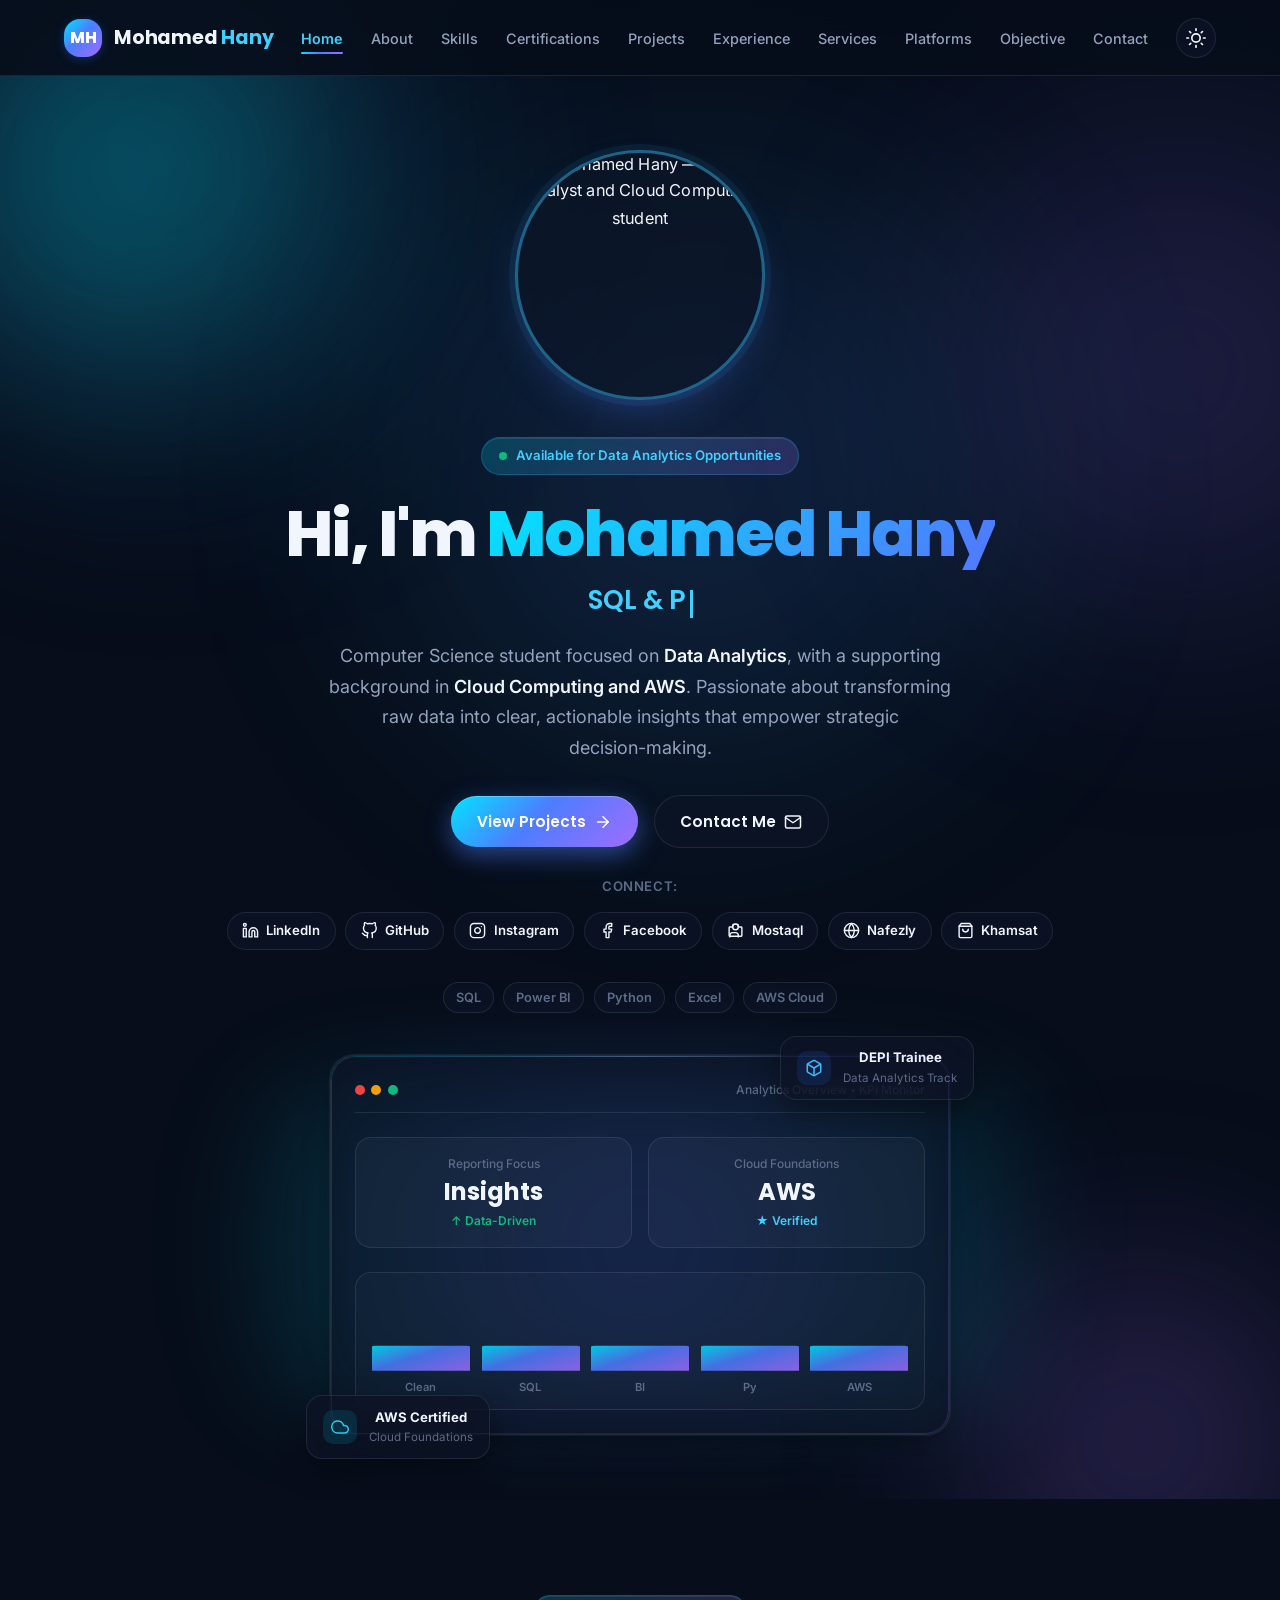
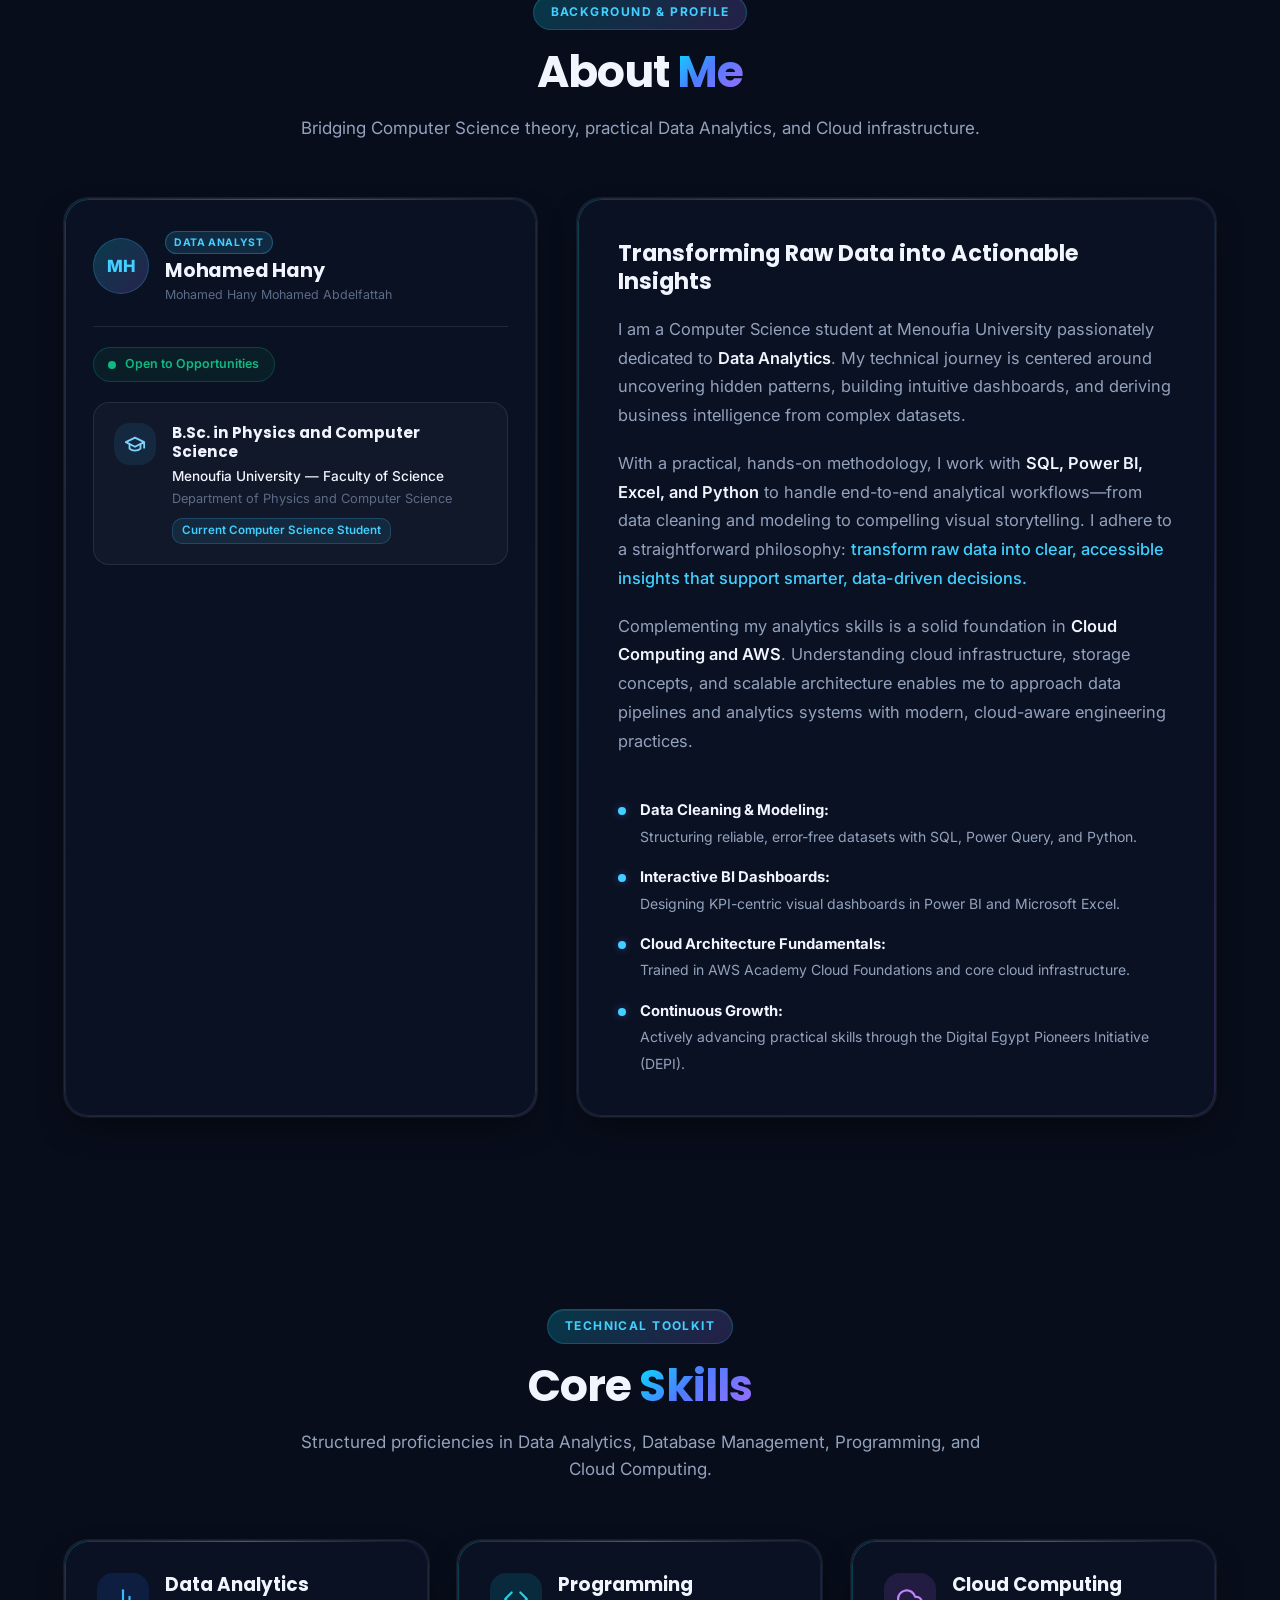
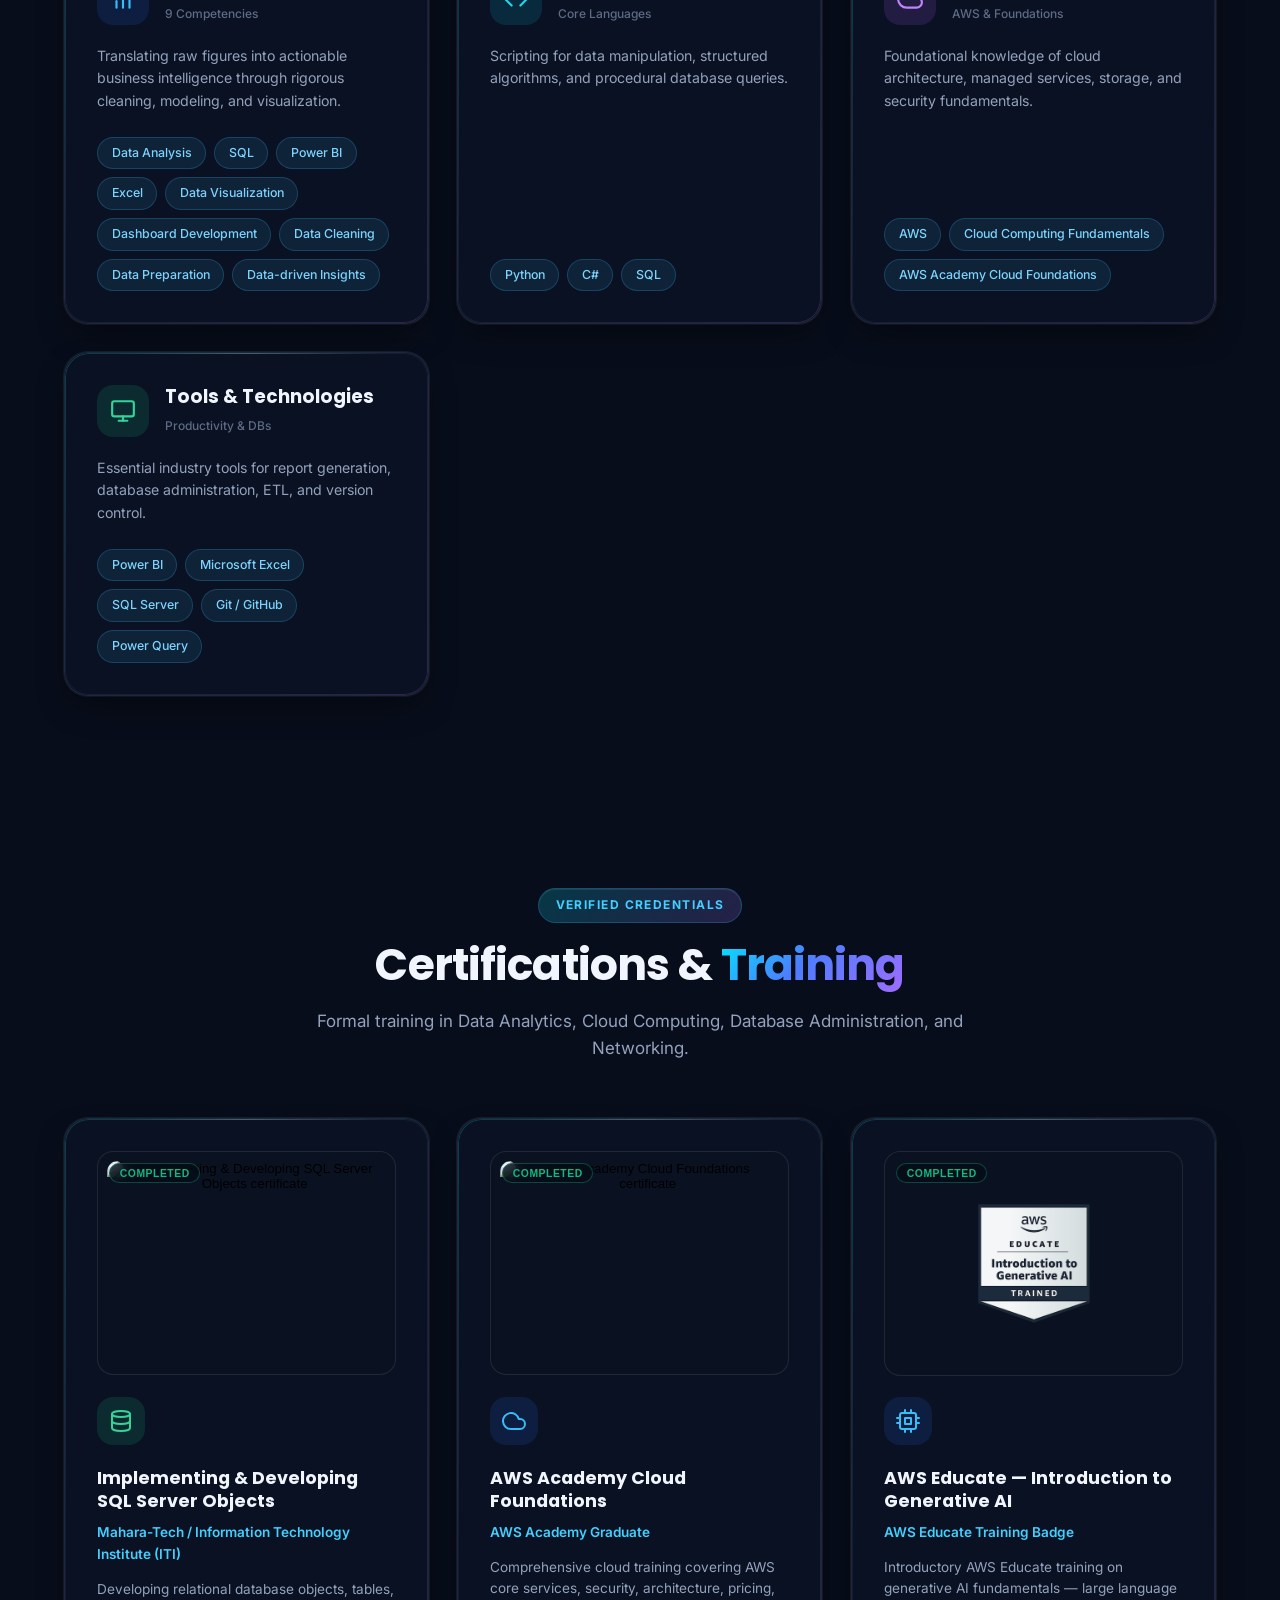
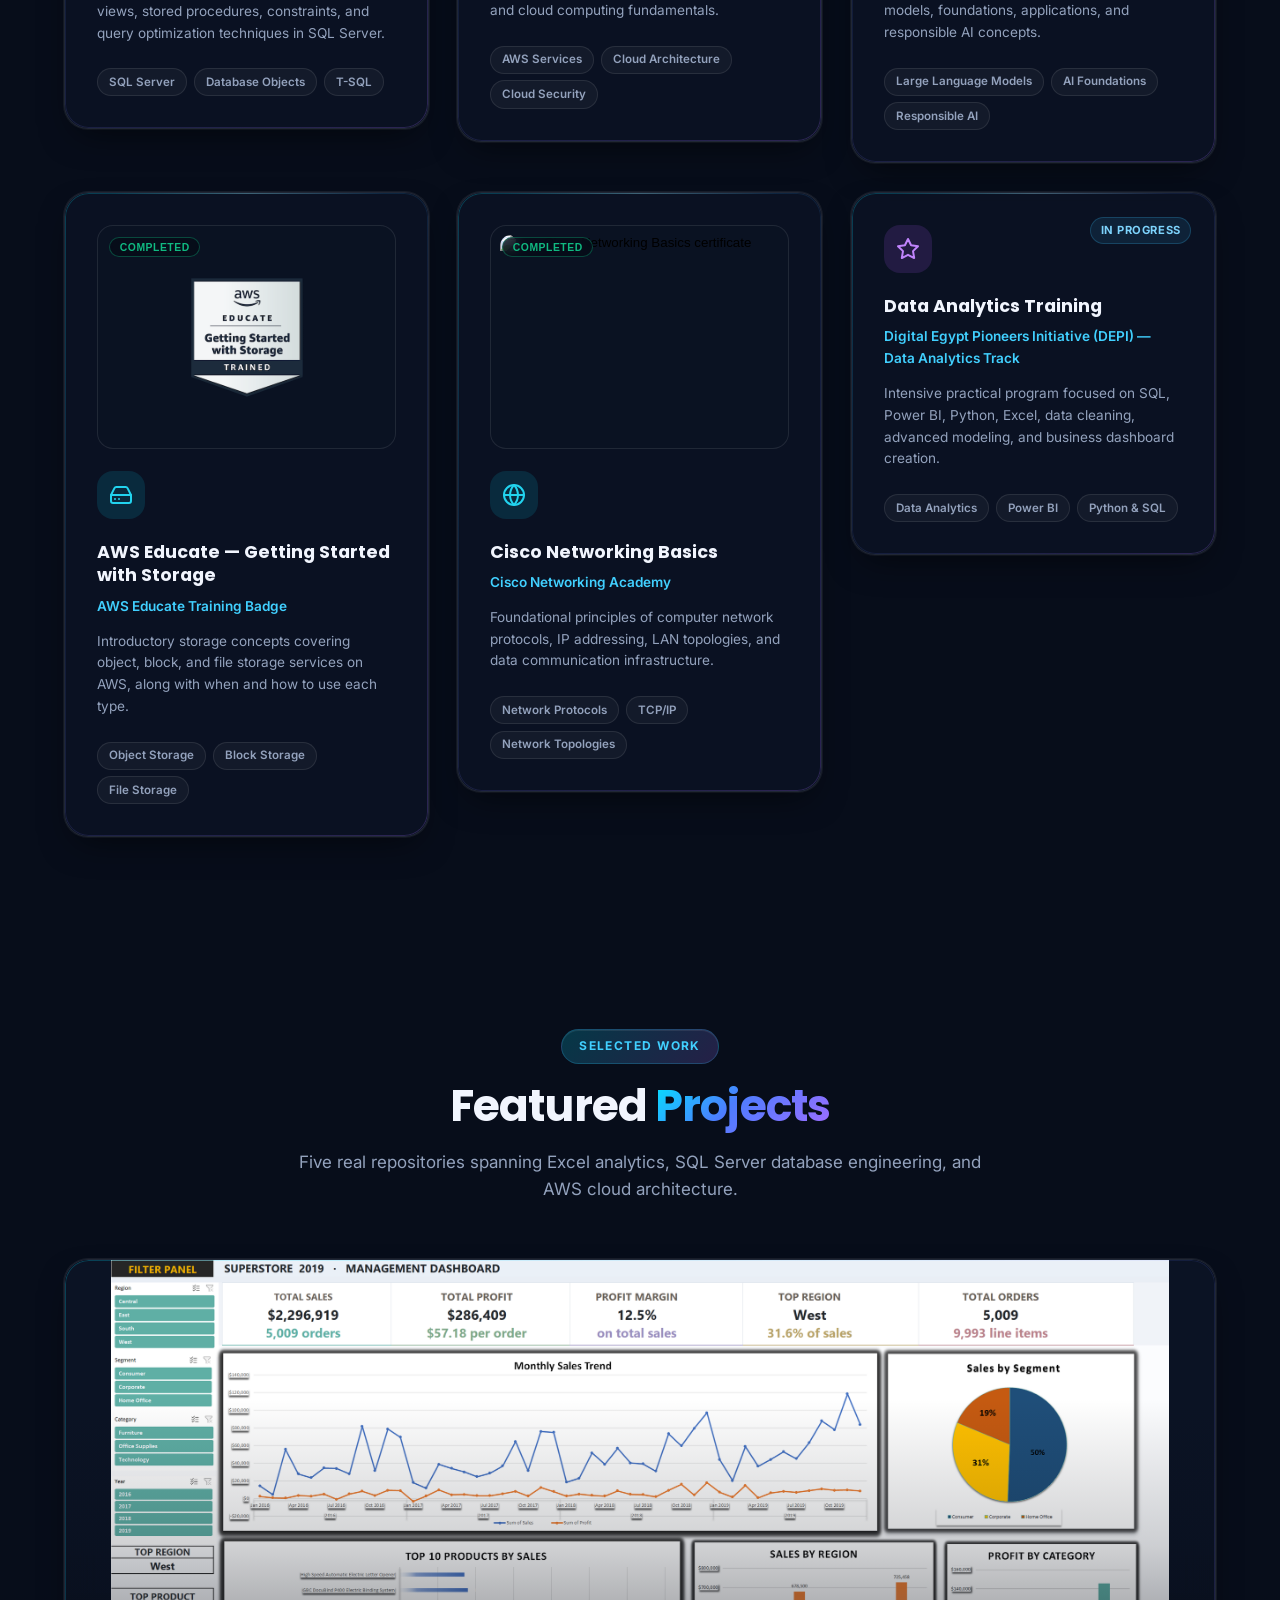
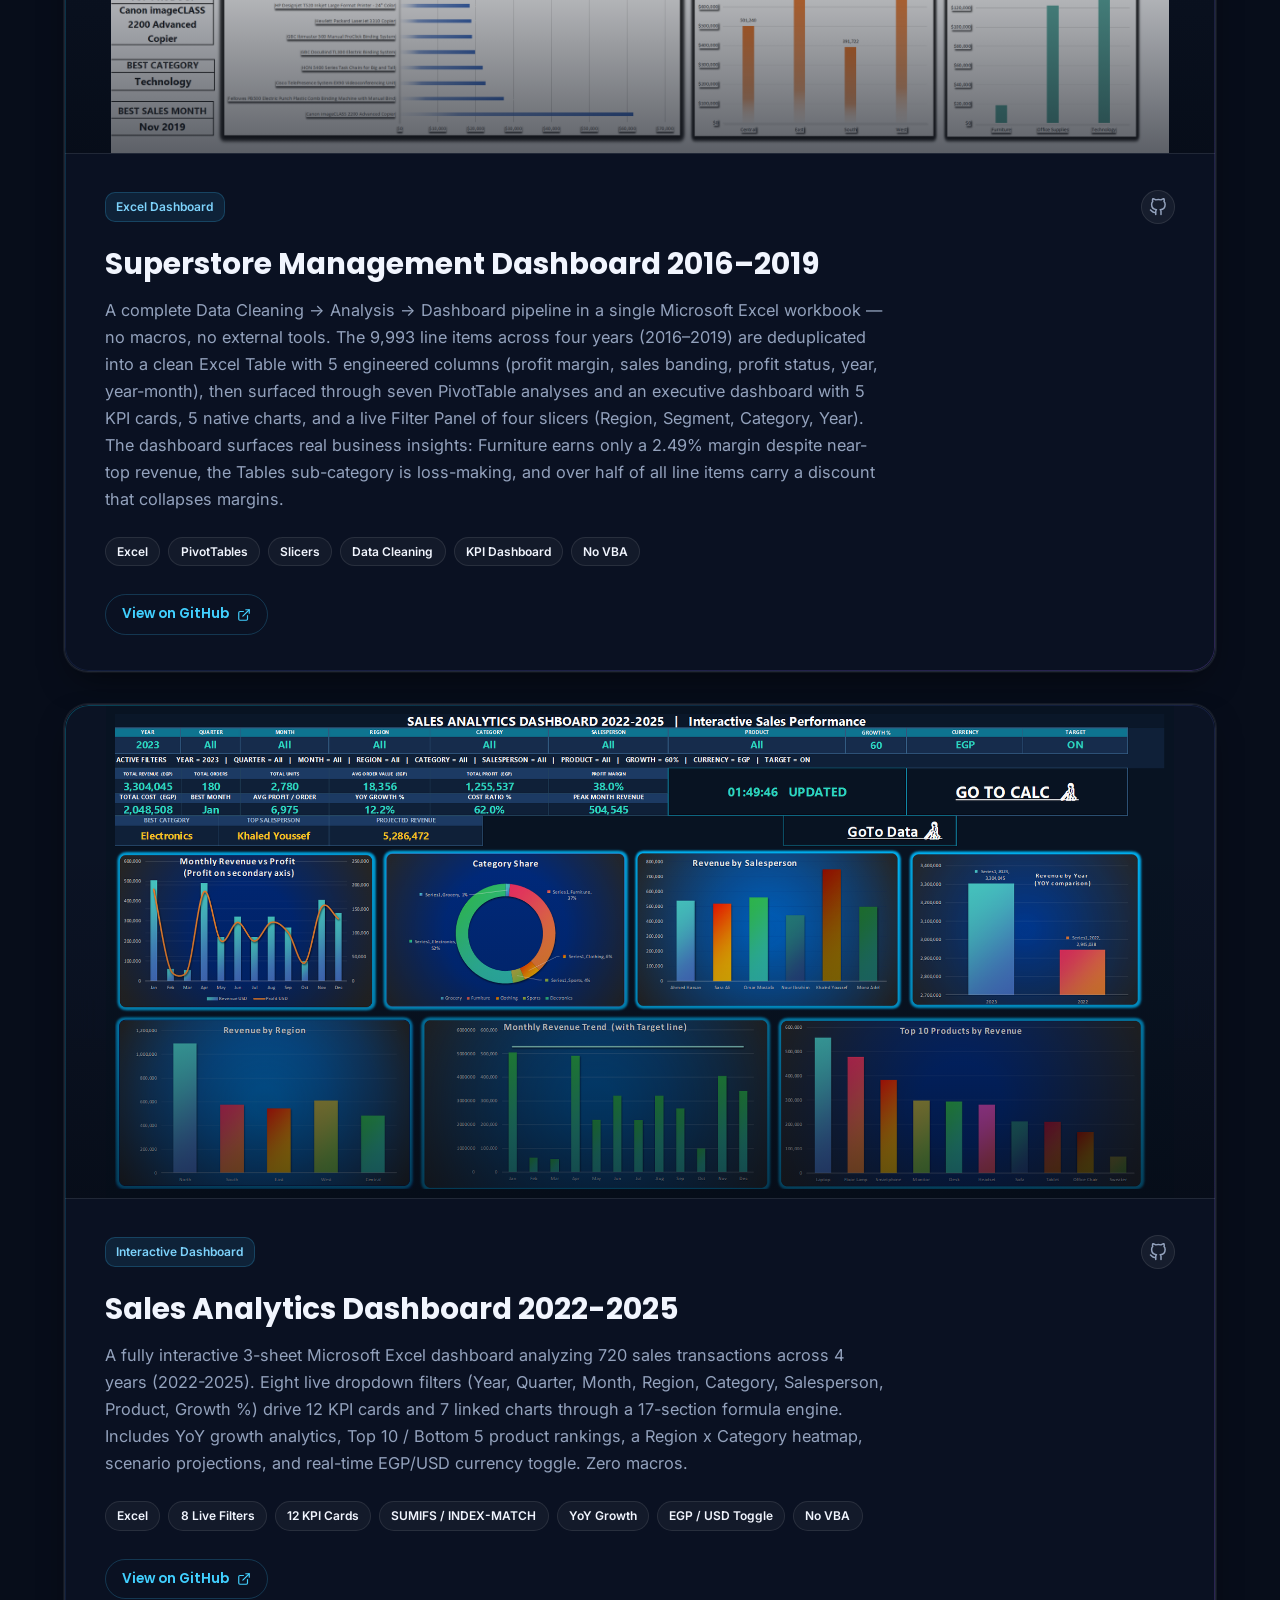
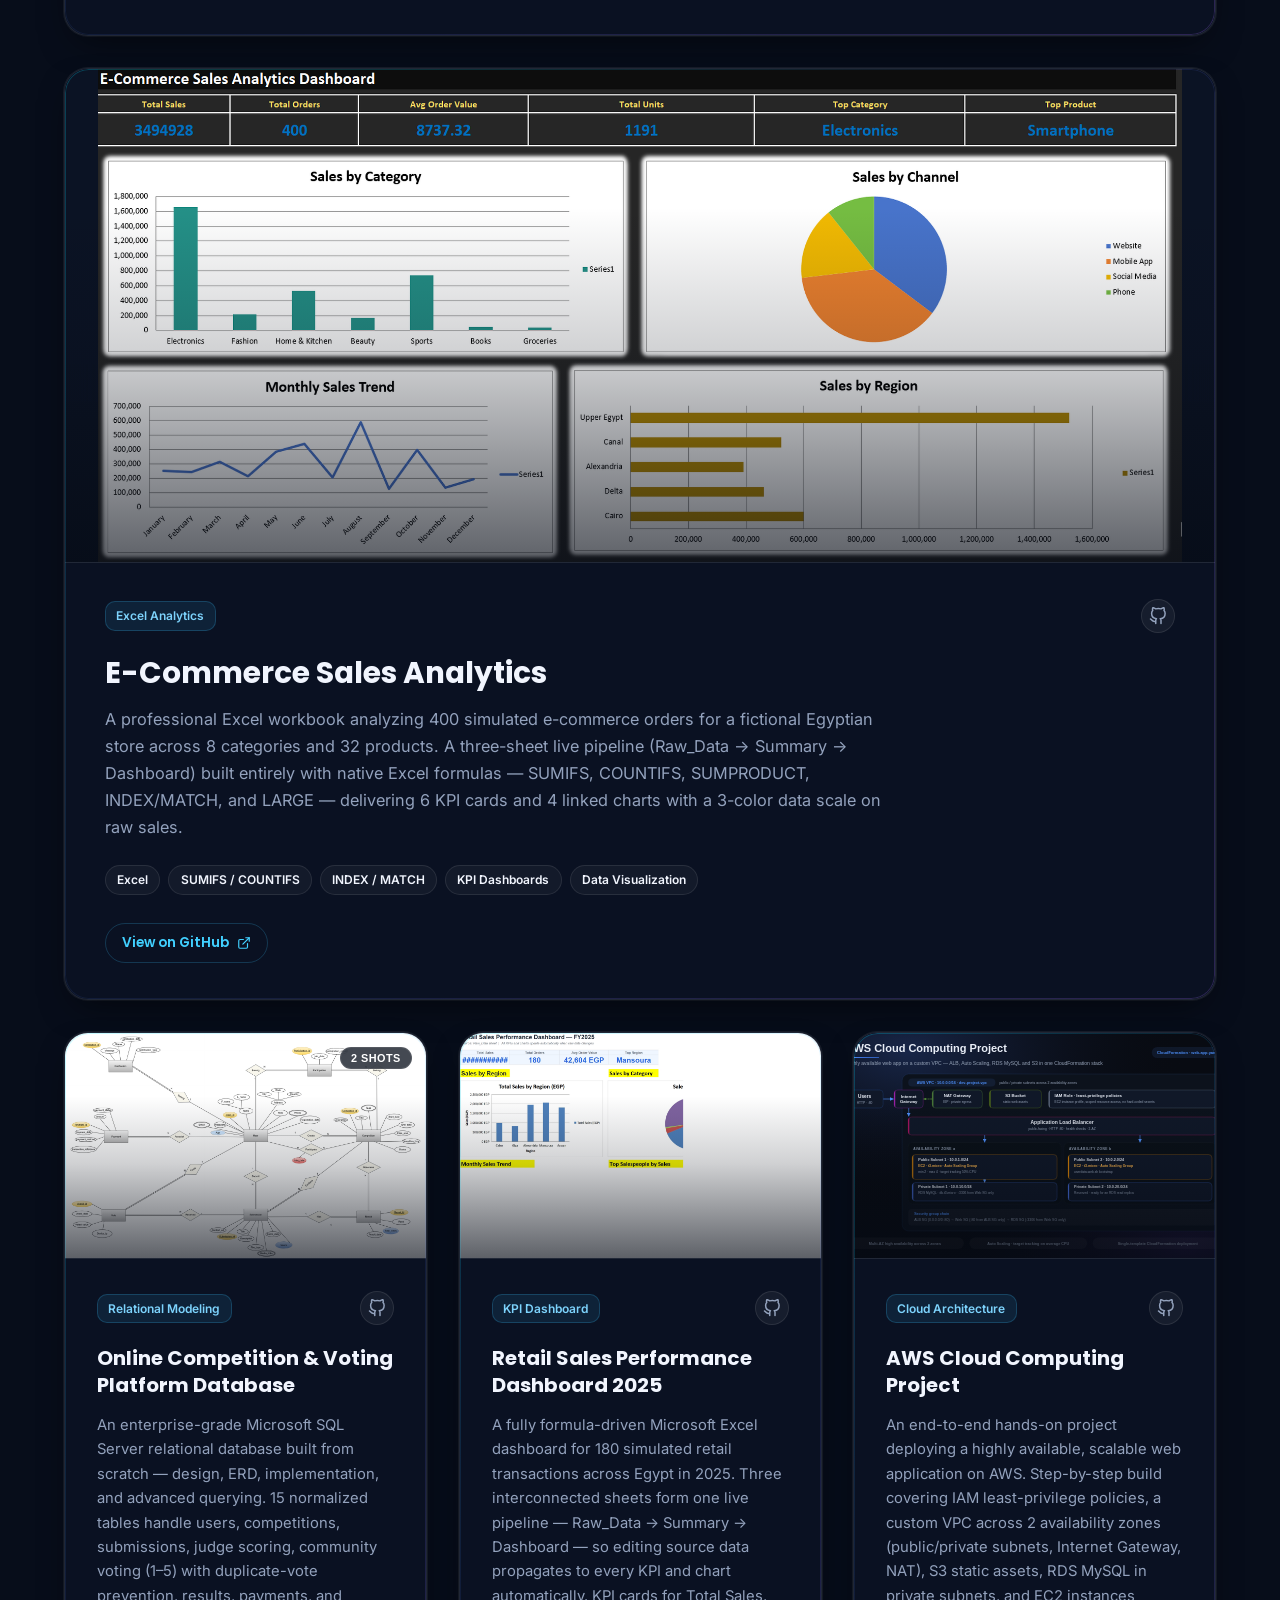
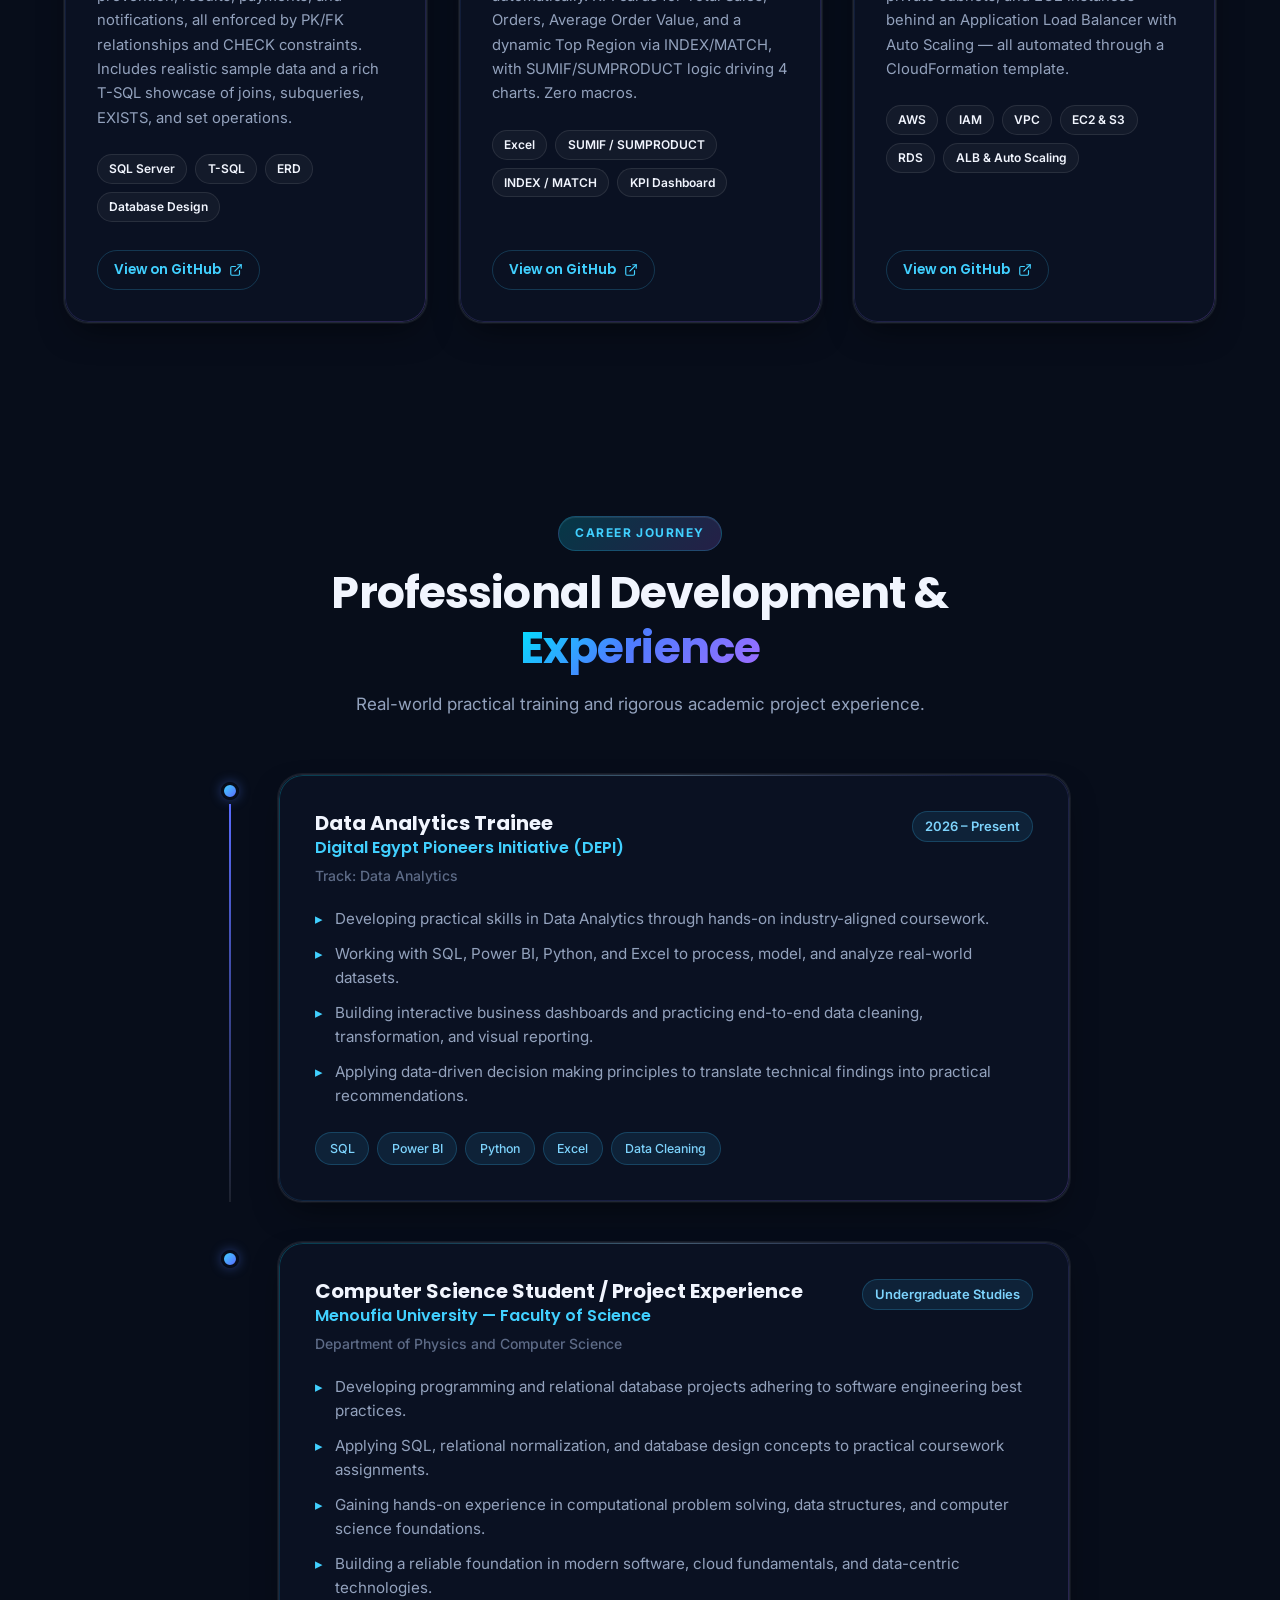
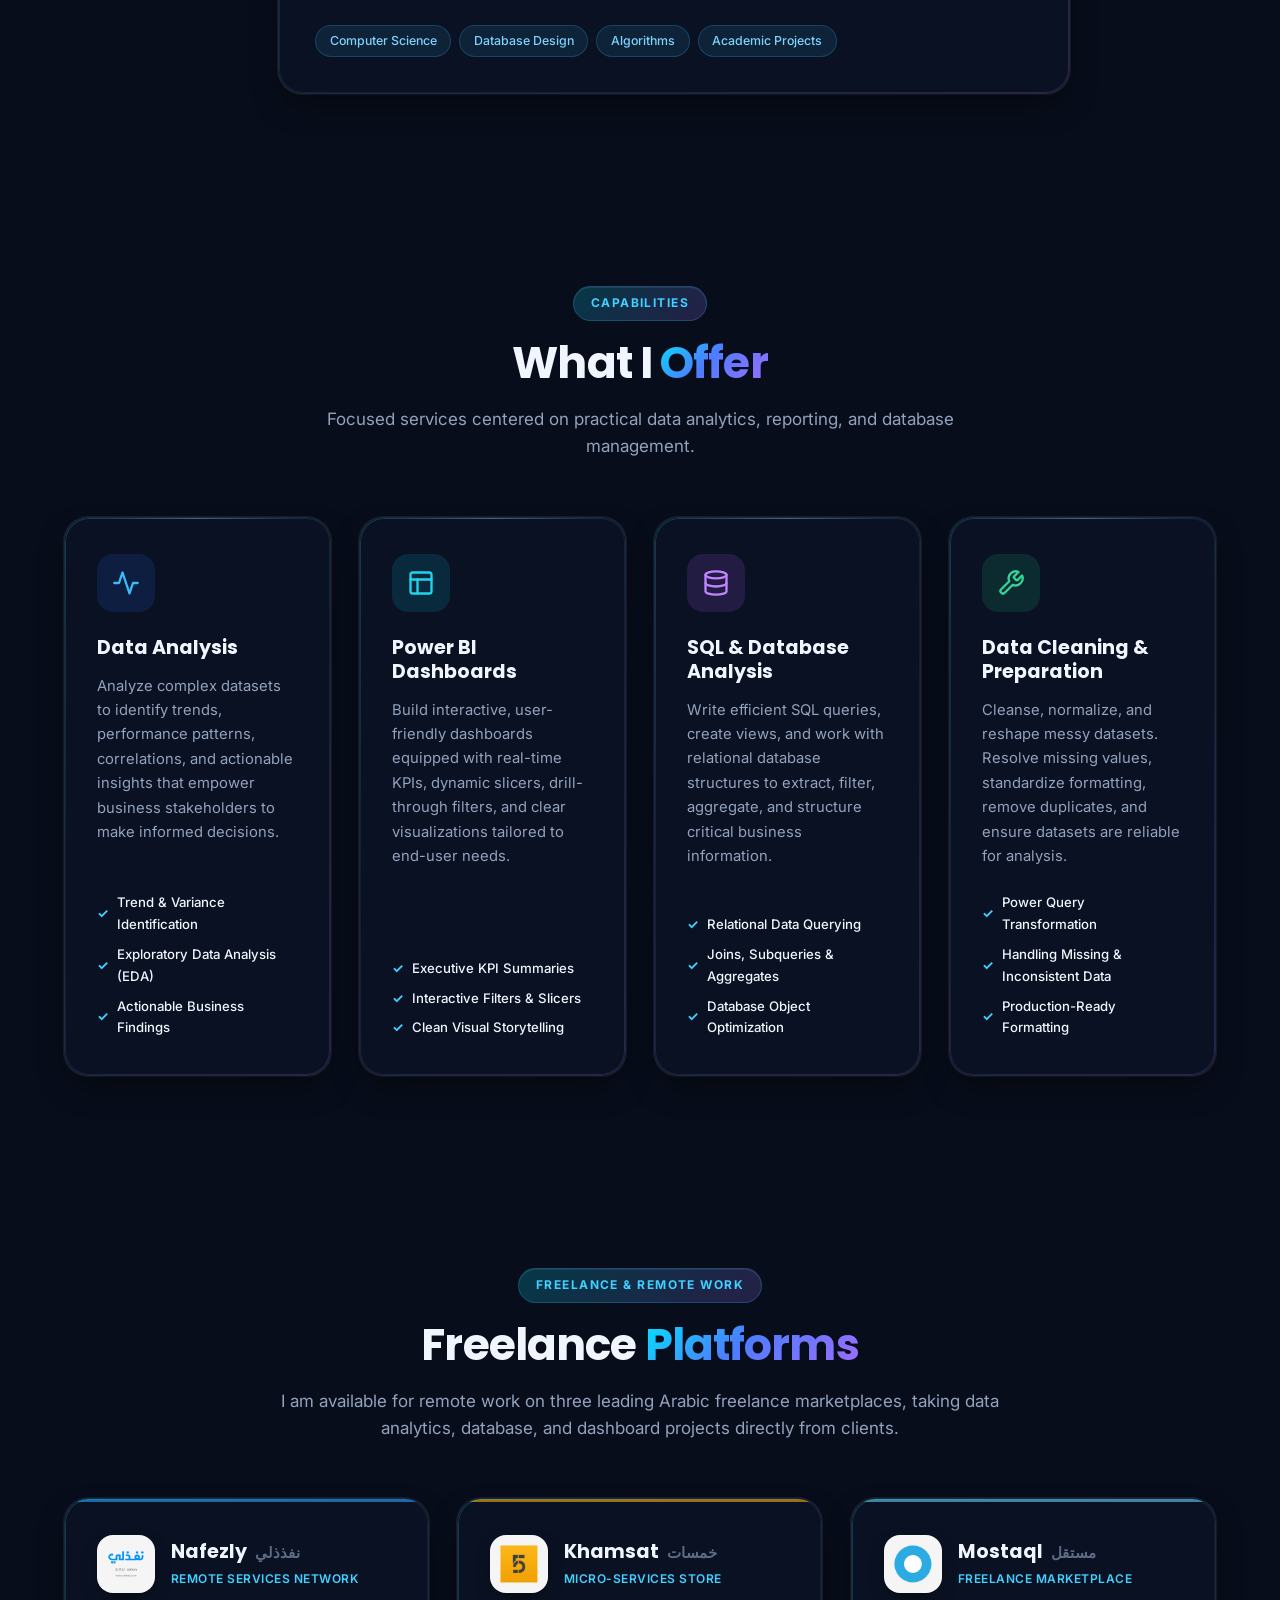
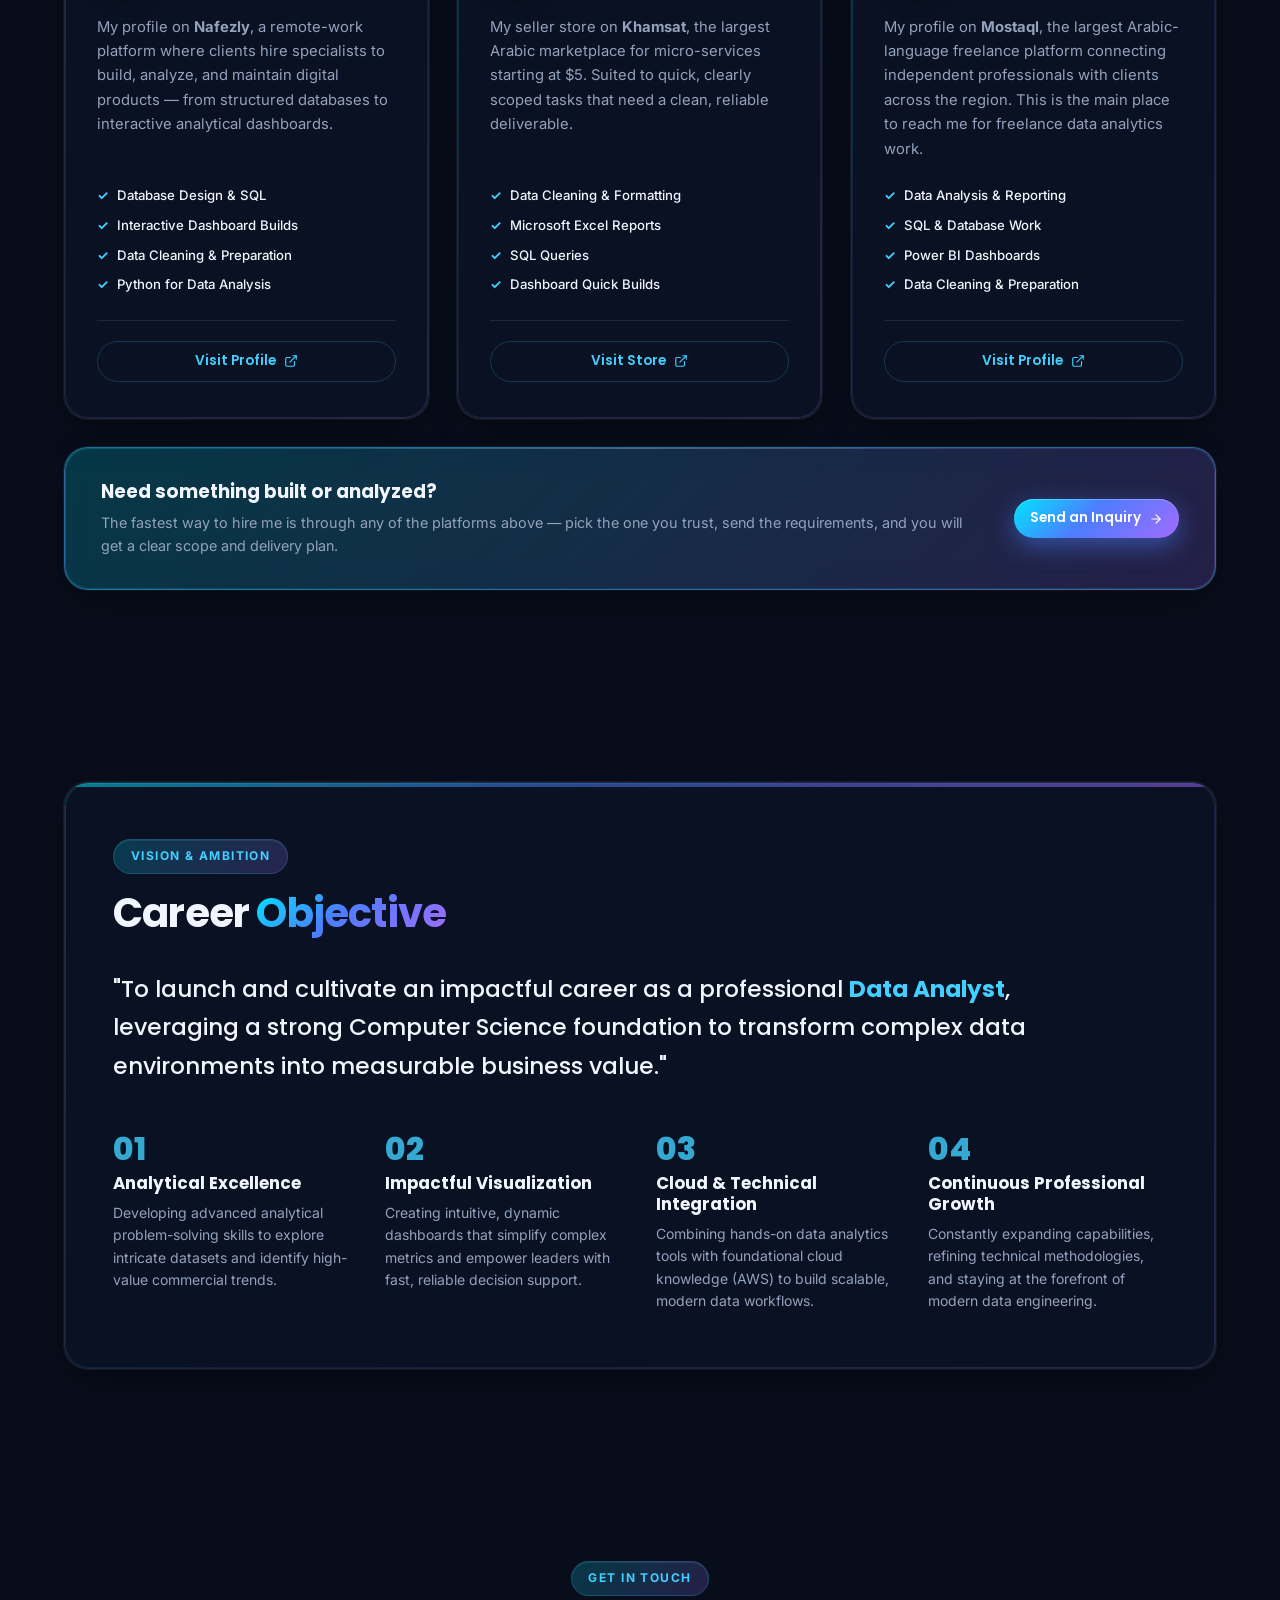
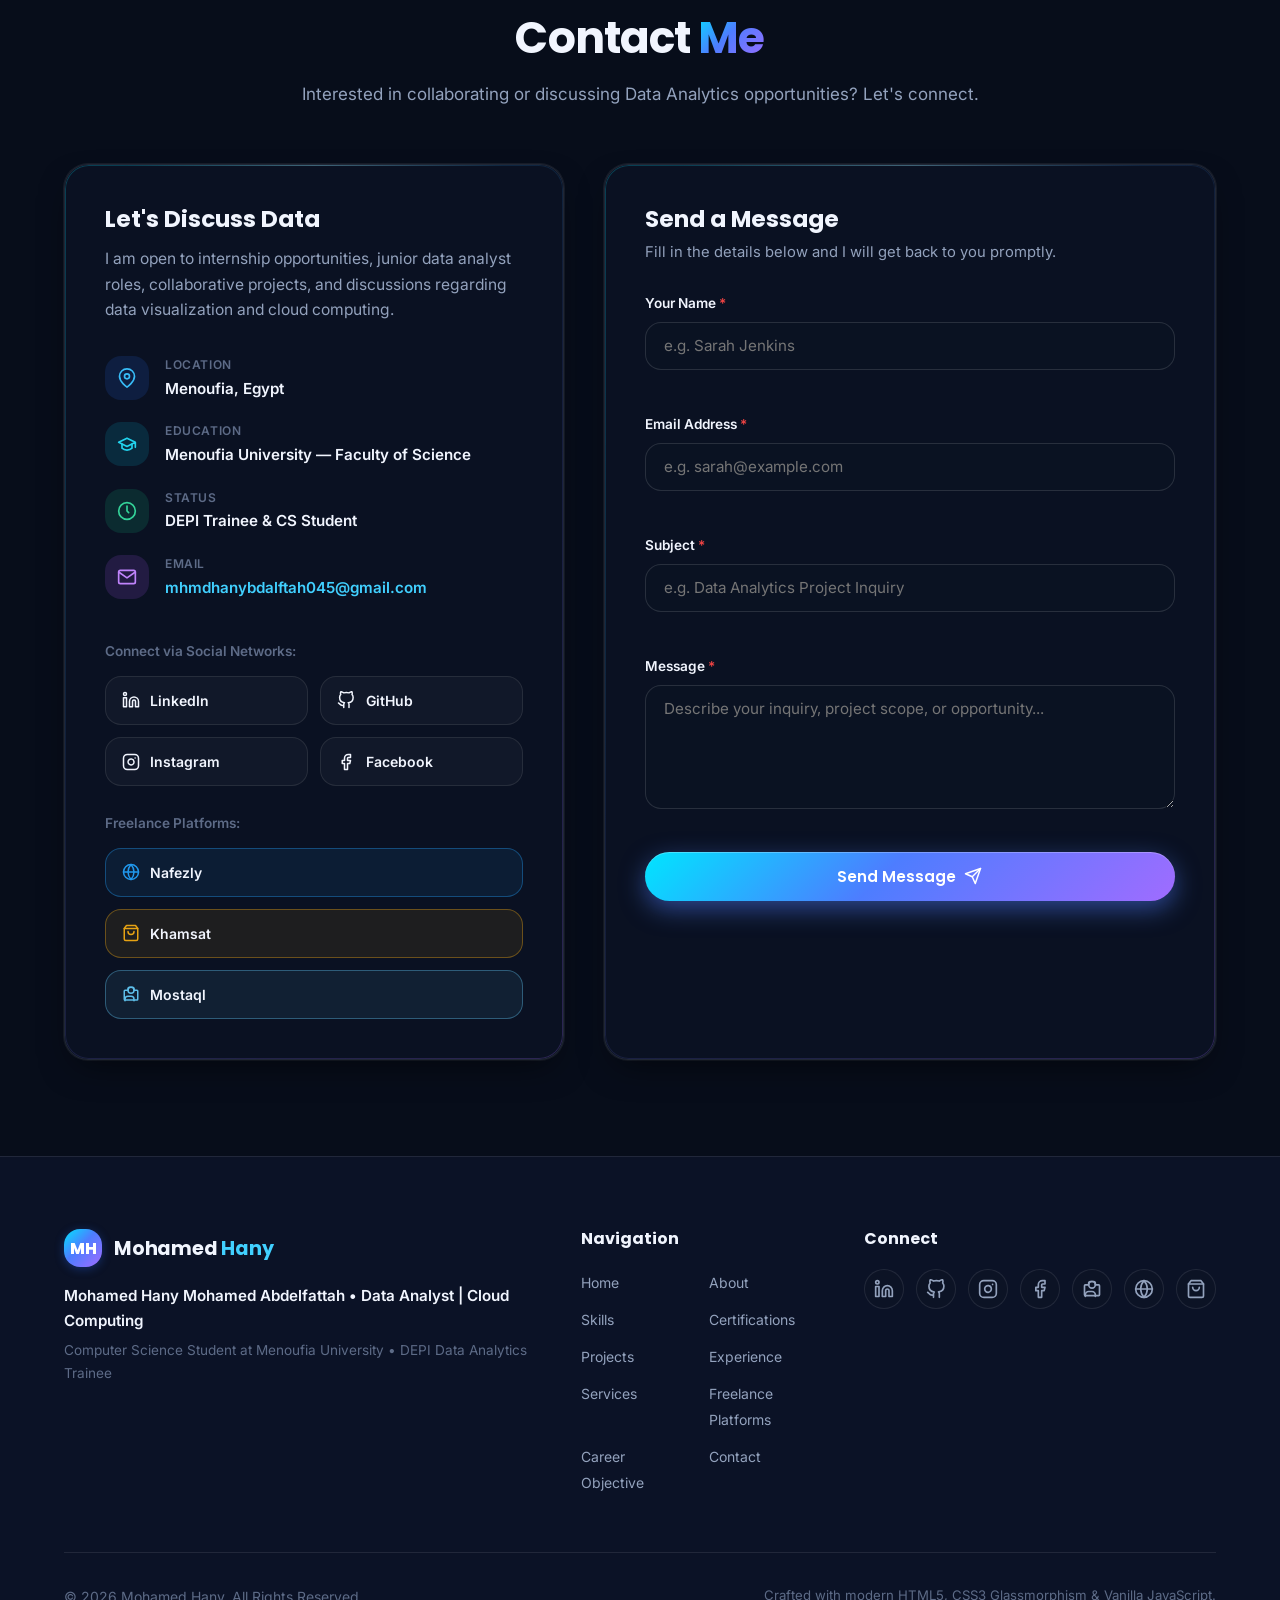
==== commit 1b1fada1: "Revert "Redesign visual system: restrained azure palette, editorial shapes, mono eyebrows" This reve" ====
--- a/index.html
+++ b/index.html
@@ -7,7 +7,7 @@
   <meta name="keywords" content="Mohamed Hany, Data Analyst, Cloud Computing, AWS, Power BI, SQL, Python, Excel, Freelancer, Freelancing, Mostaql, Nafezly, Khamsat, Portfolio, Menoufia University, DEPI">
   <meta name="author" content="Mohamed Hany Mohamed Abdelfattah">
   <meta name="robots" content="index, follow">
-  <meta name="theme-color" content="#080b12">
+  <meta name="theme-color" content="#0a0f1d">
   <title>Mohamed Hany | Data Analyst, Cloud &amp; Freelance Services</title>
 
   <!-- Canonical & SEO -->
@@ -75,13 +75,13 @@
   }
   </script>
   
-  <!-- Google Fonts: Inter, Manrope, JetBrains Mono, Noto Kufi Arabic -->
+  <!-- Google Fonts: Inter & Poppins -->
   <link rel="preconnect" href="https://fonts.googleapis.com">
   <link rel="preconnect" href="https://fonts.gstatic.com" crossorigin>
-  <link href="https://fonts.googleapis.com/css2?family=Inter:wght@300;400;500;600;700&family=JetBrains+Mono:wght@500;600&family=Manrope:wght@500;600;700;800&family=Noto+Kufi+Arabic:wght@500;600;700&display=swap" rel="stylesheet">
+  <link href="https://fonts.googleapis.com/css2?family=Inter:wght@300;400;500;600;700&family=Poppins:wght@400;500;600;700;800&display=swap" rel="stylesheet">
   
   <!-- Main Stylesheet -->
-  <link rel="stylesheet" href="css/style.css?v=5">
+  <link rel="stylesheet" href="css/style.css?v=4">
 </head>
 <body>
     <a class="skip-link" href="#mainContent">Skip to main content</a>
@@ -1730,6 +1730,6 @@
   </div>
 
   <!-- Core JavaScript -->
-  <script src="js/script.js?v=4" defer></script>
+  <script src="js/script.js?v=3" defer></script>
 </body>
 </html>
--- a/css/style.css
+++ b/css/style.css
@@ -39,50 +39,48 @@
    -------------------------------------------------------------------------- */
 :root {
   /* DARK THEME (DEFAULT) */
-  --bg-primary: #080b12;
-  --bg-secondary: #0c111a;
-  --bg-card: rgba(19, 25, 36, 0.72);
-  --bg-card-hover: rgba(28, 36, 51, 0.86);
-  --bg-input: rgba(14, 19, 29, 0.65);
-  --bg-nav: rgba(8, 11, 18, 0.84);
-
-  --text-primary: #e9eef7;
-  --text-secondary: #98a5ba;
-  --text-muted: #64748b;
-
-  --accent-primary: #4c8df6;       /* Azure */
-  --accent-secondary: #3a6fd8;     /* Deep Azure */
-  --accent-tertiary: #8fb6f2;      /* Pale Azure */
-  --accent-gradient: linear-gradient(135deg, #5b97f7 0%, #3a6fd8 55%, #2e5cb4 100%);
-  --accent-soft: linear-gradient(135deg, rgba(76, 141, 246, 0.14) 0%, rgba(58, 111, 216, 0.14) 100%);
-  --accent-glow: rgba(76, 141, 246, 0.26);
-  --accent-glow-subtle: rgba(76, 141, 246, 0.12);
-
-  --border-glass: rgba(255, 255, 255, 0.07);
-  --border-glass-hover: rgba(76, 141, 246, 0.4);
-  --border-input: rgba(255, 255, 255, 0.11);
-  --border-input-focus: #4c8df6;
-
-  --shadow-card: 0 1px 2px rgba(0, 0, 0, 0.35), 0 10px 26px -14px rgba(0, 0, 0, 0.55);
-  --shadow-card-hover: 0 2px 4px rgba(0, 0, 0, 0.35), 0 18px 40px -18px rgba(0, 0, 0, 0.6);
-  --shadow-button: 0 1px 2px rgba(0, 0, 0, 0.3), 0 8px 18px -10px rgba(76, 141, 246, 0.5);
-
-  --tag-bg: rgba(76, 141, 246, 0.08);
-  --tag-text: #93b8f2;
-  --tag-border: rgba(76, 141, 246, 0.18);
+  --bg-primary: #070d1a;
+  --bg-secondary: #0b1226;
+  --bg-card: rgba(13, 20, 38, 0.72);
+  --bg-card-hover: rgba(30, 41, 66, 0.86);
+  --bg-input: rgba(13, 20, 38, 0.6);
+  --bg-nav: rgba(7, 13, 26, 0.85);
+
+  --text-primary: #f1f5fe;
+  --text-secondary: #93a2bd;
+  --text-muted: #5d6b87;
+
+  --accent-primary: #41d0ff;       /* Electric Cyan / Sky */
+  --accent-secondary: #5a6cff;     /* Soft Indigo */
+  --accent-tertiary: #a06cff;      /* Violet */
+  --accent-gradient: linear-gradient(135deg, #00e5ff 0%, #4d7dff 45%, #a06cff 100%);
+  --accent-soft: linear-gradient(135deg, rgba(0, 229, 255, 0.2) 0%, rgba(160, 108, 255, 0.2) 100%);
+  --accent-glow: rgba(77, 125, 255, 0.42);
+  --accent-glow-subtle: rgba(65, 208, 255, 0.2);
+
+  --border-glass: rgba(255, 255, 255, 0.09);
+  --border-glass-hover: rgba(56, 189, 248, 0.45);
+  --border-input: rgba(255, 255, 255, 0.12);
+  --border-input-focus: #38bdf8;
+
+  --shadow-card: 0 14px 34px -12px rgba(0, 0, 0, 0.6), 0 0 0 1px rgba(255, 255, 255, 0.07);
+  --shadow-card-hover: 0 24px 54px -16px rgba(77, 125, 255, 0.45), 0 0 0 1px rgba(0, 229, 255, 0.4);
+  --shadow-button: 0 8px 24px rgba(77, 125, 255, 0.5);
+
+  --tag-bg: rgba(56, 189, 248, 0.1);
+  --tag-text: #7dd3fc;
+  --tag-border: rgba(56, 189, 248, 0.22);
 
   /* Font Families */
-  --font-heading: 'Manrope', 'Inter', sans-serif;
+  --font-heading: 'Poppins', sans-serif;
   --font-body: 'Inter', sans-serif;
-  --font-mono: 'JetBrains Mono', ui-monospace, 'SFMono-Regular', monospace;
-  --font-arabic: 'Noto Kufi Arabic', 'Segoe UI', Tahoma, sans-serif;
 
   /* Layout Constants */
   --container-max-width: 1200px;
   --header-height: 76px;
-  --radius-sm: 6px;
-  --radius-md: 10px;
-  --radius-lg: 14px;
+  --radius-sm: 10px;
+  --radius-md: 16px;
+  --radius-lg: 24px;
   --radius-full: 9999px;
   --transition-fast: 0.2s ease;
   --transition-normal: 0.3s cubic-bezier(0.16, 1, 0.3, 1);
@@ -90,37 +88,37 @@
 
 /* LIGHT THEME */
 [data-theme="light"] {
-  --bg-primary: #f7f9fc;
-  --bg-secondary: #edf1f7;
-  --bg-card: rgba(255, 255, 255, 0.9);
-  --bg-card-hover: rgba(255, 255, 255, 1);
+  --bg-primary: #f6f9ff;
+  --bg-secondary: #eef3fb;
+  --bg-card: rgba(255, 255, 255, 0.84);
+  --bg-card-hover: rgba(255, 255, 255, 0.98);
   --bg-input: rgba(255, 255, 255, 0.95);
-  --bg-nav: rgba(247, 249, 252, 0.86);
-
-  --text-primary: #0b1220;
-  --text-secondary: #44526a;
-  --text-muted: #6a7990;
-
-  --accent-primary: #2563eb;       /* Azure 700 */
-  --accent-secondary: #1d4ed8;     /* Azure 800 */
-  --accent-tertiary: #6d93d9;      /* Muted Azure */
-  --accent-gradient: linear-gradient(135deg, #3b7bf0 0%, #2563eb 55%, #1e4fbf 100%);
-  --accent-soft: linear-gradient(135deg, rgba(37, 99, 235, 0.09) 0%, rgba(29, 78, 216, 0.09) 100%);
-  --accent-glow: rgba(37, 99, 235, 0.18);
-  --accent-glow-subtle: rgba(37, 99, 235, 0.08);
-
-  --border-glass: rgba(15, 23, 42, 0.1);
-  --border-glass-hover: rgba(37, 99, 235, 0.38);
+  --bg-nav: rgba(246, 249, 255, 0.86);
+
+  --text-primary: #0b1122;
+  --text-secondary: #41506b;
+  --text-muted: #66748e;
+
+  --accent-primary: #0284c7;       /* Deep Sky Blue */
+  --accent-secondary: #4f46e5;     /* Deep Indigo */
+  --accent-tertiary: #7c3aed;      /* Rich Violet */
+  --accent-gradient: linear-gradient(135deg, #0891b2 0%, #2f63f5 55%, #7c5bff 100%);
+  --accent-soft: linear-gradient(135deg, rgba(8, 145, 178, 0.12) 0%, rgba(124, 91, 255, 0.12) 100%);
+  --accent-glow: rgba(47, 99, 245, 0.22);
+  --accent-glow-subtle: rgba(2, 132, 199, 0.1);
+
+  --border-glass: rgba(15, 23, 42, 0.09);
+  --border-glass-hover: rgba(2, 132, 199, 0.45);
   --border-input: rgba(15, 23, 42, 0.16);
-  --border-input-focus: #2563eb;
-
-  --shadow-card: 0 1px 2px rgba(15, 23, 42, 0.05), 0 8px 24px -14px rgba(15, 23, 42, 0.16);
-  --shadow-card-hover: 0 2px 4px rgba(15, 23, 42, 0.05), 0 16px 36px -18px rgba(15, 23, 42, 0.2);
-  --shadow-button: 0 1px 2px rgba(15, 23, 42, 0.08), 0 8px 18px -10px rgba(37, 99, 235, 0.35);
-
-  --tag-bg: rgba(37, 99, 235, 0.07);
-  --tag-text: #1d4ed8;
-  --tag-border: rgba(37, 99, 235, 0.16);
+  --border-input-focus: #0284c7;
+
+  --shadow-card: 0 12px 32px -12px rgba(15, 23, 42, 0.1), 0 0 0 1px rgba(255, 255, 255, 0.7);
+  --shadow-card-hover: 0 22px 48px -16px rgba(59, 111, 240, 0.28), 0 0 0 1px rgba(2, 132, 199, 0.4);
+  --shadow-button: 0 4px 20px rgba(59, 111, 240, 0.3);
+
+  --tag-bg: rgba(2, 132, 199, 0.09);
+  --tag-text: #0369a1;
+  --tag-border: rgba(2, 132, 199, 0.2);
 }
 
 /* --------------------------------------------------------------------------
@@ -129,10 +127,10 @@
 .ambient-glow {
   position: fixed;
   border-radius: 50%;
-  filter: blur(130px);
+  filter: blur(120px);
   pointer-events: none;
   z-index: -1;
-  opacity: 0.42;
+  opacity: 0.6;
   transition: opacity 0.5s ease;
 }
 
@@ -145,7 +143,7 @@
   left: -150px;
   width: 620px;
   height: 620px;
-  background: radial-gradient(circle, rgba(76, 141, 246, 0.26) 0%, rgba(58, 111, 216, 0.08) 70%, transparent 100%);
+  background: radial-gradient(circle, rgba(0, 229, 255, 0.4) 0%, rgba(77, 125, 255, 0.14) 70%, transparent 100%);
 }
 
 .glow-top-right {
@@ -153,7 +151,7 @@
   right: -180px;
   width: 560px;
   height: 560px;
-  background: radial-gradient(circle, rgba(58, 111, 216, 0.2) 0%, rgba(46, 92, 180, 0.07) 70%, transparent 100%);
+  background: radial-gradient(circle, rgba(160, 108, 255, 0.38) 0%, rgba(90, 108, 255, 0.14) 70%, transparent 100%);
 }
 
 .glow-center {
@@ -161,7 +159,7 @@
   left: 28%;
   width: 680px;
   height: 680px;
-  background: radial-gradient(circle, rgba(76, 141, 246, 0.16) 0%, rgba(76, 141, 246, 0.05) 70%, transparent 100%);
+  background: radial-gradient(circle, rgba(77, 125, 255, 0.34) 0%, rgba(0, 229, 255, 0.1) 70%, transparent 100%);
 }
 
 /* --------------------------------------------------------------------------
@@ -211,11 +209,10 @@
 .section-badge {
   display: inline-flex;
   align-items: center;
-  font-family: var(--font-mono);
-  font-size: 0.7rem;
-  font-weight: 600;
+  font-size: 0.75rem;
+  font-weight: 700;
   text-transform: uppercase;
-  letter-spacing: 0.14em;
+  letter-spacing: 0.12em;
   padding: 0.4rem 1.05rem;
   border-radius: var(--radius-full);
   background: var(--accent-soft);
@@ -229,7 +226,7 @@
 
 .section-title {
   font-size: clamp(2rem, 3.5vw, 2.75rem);
-  letter-spacing: -0.025em;
+  letter-spacing: -0.02em;
   margin-bottom: 1rem;
 }
 
@@ -255,8 +252,8 @@
 .glass-card {
   position: relative;
   background: var(--bg-card);
-  backdrop-filter: blur(12px);
-  -webkit-backdrop-filter: blur(12px);
+  backdrop-filter: blur(16px);
+  -webkit-backdrop-filter: blur(16px);
   border: 1px solid var(--border-glass);
   border-radius: var(--radius-lg);
   box-shadow: var(--shadow-card);
@@ -271,8 +268,8 @@
   left: 12%;
   right: 12%;
   height: 1px;
-  background: linear-gradient(90deg, transparent, rgba(255, 255, 255, 0.28), transparent);
-  opacity: 0.4;
+  background: linear-gradient(90deg, transparent, rgba(255, 255, 255, 0.5), transparent);
+  opacity: 0.5;
   pointer-events: none;
 }
 
@@ -288,18 +285,22 @@
   inset: 0;
   border-radius: inherit;
   padding: 1px;
-  background: linear-gradient(180deg, rgba(255, 255, 255, 0.14) 0%, rgba(255, 255, 255, 0.02) 45%, transparent 100%);
+  background: linear-gradient(135deg, rgba(0, 229, 255, 0.55) 0%, rgba(77, 125, 255, 0.25) 45%, rgba(160, 108, 255, 0.55) 100%);
   -webkit-mask: linear-gradient(#fff 0 0) content-box, linear-gradient(#fff 0 0);
           mask: linear-gradient(#fff 0 0) content-box, linear-gradient(#fff 0 0);
   -webkit-mask-composite: xor;
           mask-composite: exclude;
-  opacity: 1;
+  opacity: 0.42;
   pointer-events: none;
   transition: opacity var(--transition-normal);
 }
 
 [data-theme="light"] .glass-card::after {
-  background: linear-gradient(180deg, rgba(15, 23, 42, 0.1) 0%, rgba(15, 23, 42, 0.02) 45%, transparent 100%);
+  background: linear-gradient(135deg, rgba(8, 145, 178, 0.35) 0%, rgba(47, 99, 245, 0.2) 50%, rgba(124, 91, 255, 0.35) 100%);
+  opacity: 0.5;
+}
+
+.glass-card:hover::after {
   opacity: 1;
 }
 
@@ -328,9 +329,9 @@
 }
 
 .btn-primary {
-  background: var(--accent-primary);
+  background: var(--accent-gradient);
   color: #ffffff;
-  box-shadow: var(--shadow-button);
+  box-shadow: var(--shadow-button), inset 0 1px 0 rgba(255, 255, 255, 0.25);
   overflow: hidden;
 }
 
@@ -341,7 +342,7 @@
   left: -80%;
   width: 45%;
   height: 100%;
-  background: linear-gradient(90deg, transparent, rgba(255, 255, 255, 0.22), transparent);
+  background: linear-gradient(90deg, transparent, rgba(255, 255, 255, 0.35), transparent);
   transform: skewX(-20deg);
   transition: left 0.65s ease;
 }
@@ -352,8 +353,7 @@
 
 .btn-primary:hover {
   transform: translateY(-2px);
-  background: var(--accent-secondary);
-  box-shadow: 0 2px 4px rgba(0, 0, 0, 0.3), 0 12px 26px -12px rgba(76, 141, 246, 0.55);
+  box-shadow: 0 10px 28px rgba(124, 108, 240, 0.55), inset 0 1px 0 rgba(255, 255, 255, 0.3);
 }
 
 .btn-secondary {
@@ -392,7 +392,7 @@
 }
 
 .btn:focus-visible {
-  box-shadow: 0 0 0 3px var(--accent-glow-subtle);
+  box-shadow: 0 0 0 3px var(--accent-primary);
 }
 
 /* --------------------------------------------------------------------------
@@ -406,8 +406,8 @@
   height: var(--header-height);
   z-index: 1000;
   background: var(--bg-nav);
-  backdrop-filter: blur(12px);
-  -webkit-backdrop-filter: blur(12px);
+  backdrop-filter: blur(16px);
+  -webkit-backdrop-filter: blur(16px);
   border-bottom: 1px solid var(--border-glass);
   transition: background-color 0.3s ease, border-color 0.3s ease, box-shadow 0.3s ease;
 }
@@ -651,21 +651,21 @@
   width: 520px;
   height: 520px;
   border-radius: 50%;
-  filter: blur(110px);
-  opacity: 0.32;
+  filter: blur(90px);
+  opacity: 0.55;
   animation: aurora-float 16s ease-in-out infinite alternate;
 }
 
 .hero-aurora::before {
   top: -160px;
   left: -140px;
-  background: radial-gradient(circle, rgba(76, 141, 246, 0.32) 0%, transparent 70%);
+  background: radial-gradient(circle, rgba(0, 229, 255, 0.5) 0%, transparent 70%);
 }
 
 .hero-aurora::after {
   bottom: -200px;
   right: -120px;
-  background: radial-gradient(circle, rgba(58, 111, 216, 0.26) 0%, transparent 70%);
+  background: radial-gradient(circle, rgba(160, 108, 255, 0.5) 0%, transparent 70%);
   animation-delay: -8s;
 }
 
@@ -714,7 +714,7 @@
   border: 3px solid var(--border-glass-hover);
   box-shadow:
     0 18px 45px -18px var(--accent-glow),
-    0 0 0 6px rgba(76, 141, 246, 0.09);
+    0 0 0 6px rgba(56, 189, 248, 0.08);
 }
 
 .hero-portrait-img {
@@ -747,7 +747,7 @@
 }
 
 @keyframes hero-halo {
-  0%   { transform: translate(-50%, -50%) scale(1);    opacity: 0.32; }
+  0%   { transform: translate(-50%, -50%) scale(1);    opacity: 0.55; }
   70%  { transform: translate(-50%, -50%) scale(1.32); opacity: 0; }
   100% { transform: translate(-50%, -50%) scale(1.32); opacity: 0; }
 }
@@ -768,7 +768,7 @@
   display: inline-flex;
   align-items: center;
   gap: 0.55rem;
-  font-size: 0.8rem;
+  font-size: 0.825rem;
   font-weight: 600;
   padding: 0.45rem 1.05rem;
   border-radius: var(--radius-full);
@@ -962,7 +962,7 @@
   content: '';
   position: absolute;
   inset: 6% 2% 6% 2%;
-  background: radial-gradient(circle, rgba(76, 141, 246, 0.4) 0%, rgba(76, 141, 246, 0.12) 55%, transparent 75%);
+  background: radial-gradient(circle, rgba(77, 125, 255, 0.4) 0%, rgba(0, 229, 255, 0.12) 55%, transparent 75%);
   filter: blur(46px);
   z-index: -1;
   transition: opacity 0.5s ease;
@@ -1118,8 +1118,8 @@
   align-items: center;
   gap: 0.75rem;
   background: var(--bg-card);
-  backdrop-filter: blur(12px);
-  -webkit-backdrop-filter: blur(12px);
+  backdrop-filter: blur(16px);
+  -webkit-backdrop-filter: blur(16px);
   border: 1px solid var(--border-glass);
   border-radius: var(--radius-md);
   padding: 0.65rem 1rem;
@@ -1153,13 +1153,13 @@
 }
 
 .badge-icon-wrap.blue {
-  background: rgba(76, 141, 246, 0.13);
-  color: #5b93f0;
+  background: rgba(37, 99, 235, 0.15);
+  color: #38bdf8;
 }
 
 .badge-icon-wrap.cyan {
-  background: rgba(63, 168, 196, 0.13);
-  color: #3fa8c4;
+  background: rgba(6, 182, 212, 0.15);
+  color: #22d3ee;
 }
 
 .badge-text {
@@ -1322,8 +1322,8 @@
   letter-spacing: 0.06em;
   text-transform: uppercase;
   color: var(--accent-primary);
-  background: var(--tag-bg);
-  border: 1px solid var(--tag-border);
+  background: rgba(56, 189, 248, 0.15);
+  border: 1px solid rgba(56, 189, 248, 0.3);
   border-radius: 999px;
   padding: 2px 8px;
   margin-bottom: 4px;
@@ -1443,23 +1443,23 @@
 }
 
 .skill-icon-box.blue {
-  background: rgba(76, 141, 246, 0.13);
-  color: #5b93f0;
+  background: rgba(37, 99, 235, 0.15);
+  color: #38bdf8;
 }
 
 .skill-icon-box.cyan {
-  background: rgba(63, 168, 196, 0.13);
-  color: #3fa8c4;
+  background: rgba(6, 182, 212, 0.15);
+  color: #22d3ee;
 }
 
 .skill-icon-box.purple {
-  background: rgba(138, 123, 224, 0.13);
-  color: #8a7be0;
+  background: rgba(168, 85, 247, 0.15);
+  color: #c084fc;
 }
 
 .skill-icon-box.emerald {
-  background: rgba(16, 185, 129, 0.13);
-  color: #2fbf8f;
+  background: rgba(16, 185, 129, 0.15);
+  color: #34d399;
 }
 
 .skill-card-header h3 {
@@ -1568,7 +1568,7 @@
      being cropped to fill the frame */
   object-fit: contain;
   display: block;
-  border-radius: var(--radius-sm);
+  border-radius: 11px;
   transition: transform 0.4s ease;
 }
 
@@ -1643,10 +1643,10 @@
   margin-bottom: 1.35rem;
 }
 
-.cert-icon-wrapper.blue { background: rgba(76, 141, 246, 0.13); color: #5b93f0; }
-.cert-icon-wrapper.cyan { background: rgba(63, 168, 196, 0.13); color: #3fa8c4; }
-.cert-icon-wrapper.emerald { background: rgba(16, 185, 129, 0.13); color: #2fbf8f; }
-.cert-icon-wrapper.purple { background: rgba(138, 123, 224, 0.13); color: #8a7be0; }
+.cert-icon-wrapper.blue { background: rgba(37, 99, 235, 0.15); color: #38bdf8; }
+.cert-icon-wrapper.cyan { background: rgba(6, 182, 212, 0.15); color: #22d3ee; }
+.cert-icon-wrapper.emerald { background: rgba(16, 185, 129, 0.15); color: #34d399; }
+.cert-icon-wrapper.purple { background: rgba(168, 85, 247, 0.15); color: #c084fc; }
 
 .cert-title {
   font-size: 1.1rem;
@@ -1750,7 +1750,7 @@
   align-items: center;
   justify-content: center;
   overflow: hidden;
-  background: radial-gradient(circle at 50% 30%, rgba(76, 141, 246, 0.12), transparent 70%);
+  background: radial-gradient(circle at 50% 30%, rgba(65, 208, 255, 0.12), transparent 70%);
   border: 1px solid var(--border-glass);
   border-radius: 0.75rem;
 }
@@ -2221,9 +2221,9 @@
   background: linear-gradient(
     100deg,
     transparent 18%,
-    rgba(76, 141, 246, 0.07) 38%,
-    rgba(76, 141, 246, 0.15) 50%,
-    rgba(76, 141, 246, 0.07) 62%,
+    rgba(65, 208, 255, 0.07) 38%,
+    rgba(65, 208, 255, 0.15) 50%,
+    rgba(65, 208, 255, 0.07) 62%,
     transparent 82%
   );
   background-size: 220% 100%;
@@ -2239,7 +2239,7 @@
 @media (prefers-reduced-motion: reduce) {
   .lightbox-figure.is-loading::after {
     animation: none;
-    background: linear-gradient(100deg, transparent 30%, rgba(76, 141, 246, 0.1) 50%, transparent 70%);
+    background: linear-gradient(100deg, transparent 30%, rgba(65, 208, 255, 0.1) 50%, transparent 70%);
   }
 }
 
@@ -2445,10 +2445,10 @@
   margin-bottom: 1.5rem;
 }
 
-.service-icon-box.blue { background: rgba(76, 141, 246, 0.13); color: #5b93f0; }
-.service-icon-box.cyan { background: rgba(63, 168, 196, 0.13); color: #3fa8c4; }
-.service-icon-box.purple { background: rgba(138, 123, 224, 0.13); color: #8a7be0; }
-.service-icon-box.emerald { background: rgba(16, 185, 129, 0.13); color: #2fbf8f; }
+.service-icon-box.blue { background: rgba(37, 99, 235, 0.15); color: #38bdf8; }
+.service-icon-box.cyan { background: rgba(6, 182, 212, 0.15); color: #22d3ee; }
+.service-icon-box.purple { background: rgba(168, 85, 247, 0.15); color: #c084fc; }
+.service-icon-box.emerald { background: rgba(16, 185, 129, 0.15); color: #34d399; }
 
 .service-title {
   font-size: 1.2rem;
@@ -2569,7 +2569,7 @@
 
 /* Arabic platform name kept isolated so RTL text never flips the LTR layout */
 .platform-name-ar {
-  font-family: var(--font-arabic);
+  font-family: 'Poppins', 'Noto Kufi Arabic', sans-serif;
   font-size: 0.95rem;
   font-weight: 600;
   color: var(--text-muted);
@@ -2681,7 +2681,7 @@
 
 .objective-title {
   font-size: clamp(2rem, 3.2vw, 2.5rem);
-  letter-spacing: -0.025em;
+  letter-spacing: -0.02em;
 }
 
 .objective-lead {
@@ -2782,10 +2782,10 @@
   flex-shrink: 0;
 }
 
-.contact-item-icon.blue { background: rgba(76, 141, 246, 0.13); color: #5b93f0; }
-.contact-item-icon.cyan { background: rgba(63, 168, 196, 0.13); color: #3fa8c4; }
-.contact-item-icon.emerald { background: rgba(16, 185, 129, 0.13); color: #2fbf8f; }
-.contact-item-icon.purple { background: rgba(138, 123, 224, 0.13); color: #8a7be0; }
+.contact-item-icon.blue { background: rgba(37, 99, 235, 0.15); color: #38bdf8; }
+.contact-item-icon.cyan { background: rgba(6, 182, 212, 0.15); color: #22d3ee; }
+.contact-item-icon.emerald { background: rgba(16, 185, 129, 0.15); color: #34d399; }
+.contact-item-icon.purple { background: rgba(168, 85, 247, 0.15); color: #c084fc; }
 
 .contact-label {
   display: block;
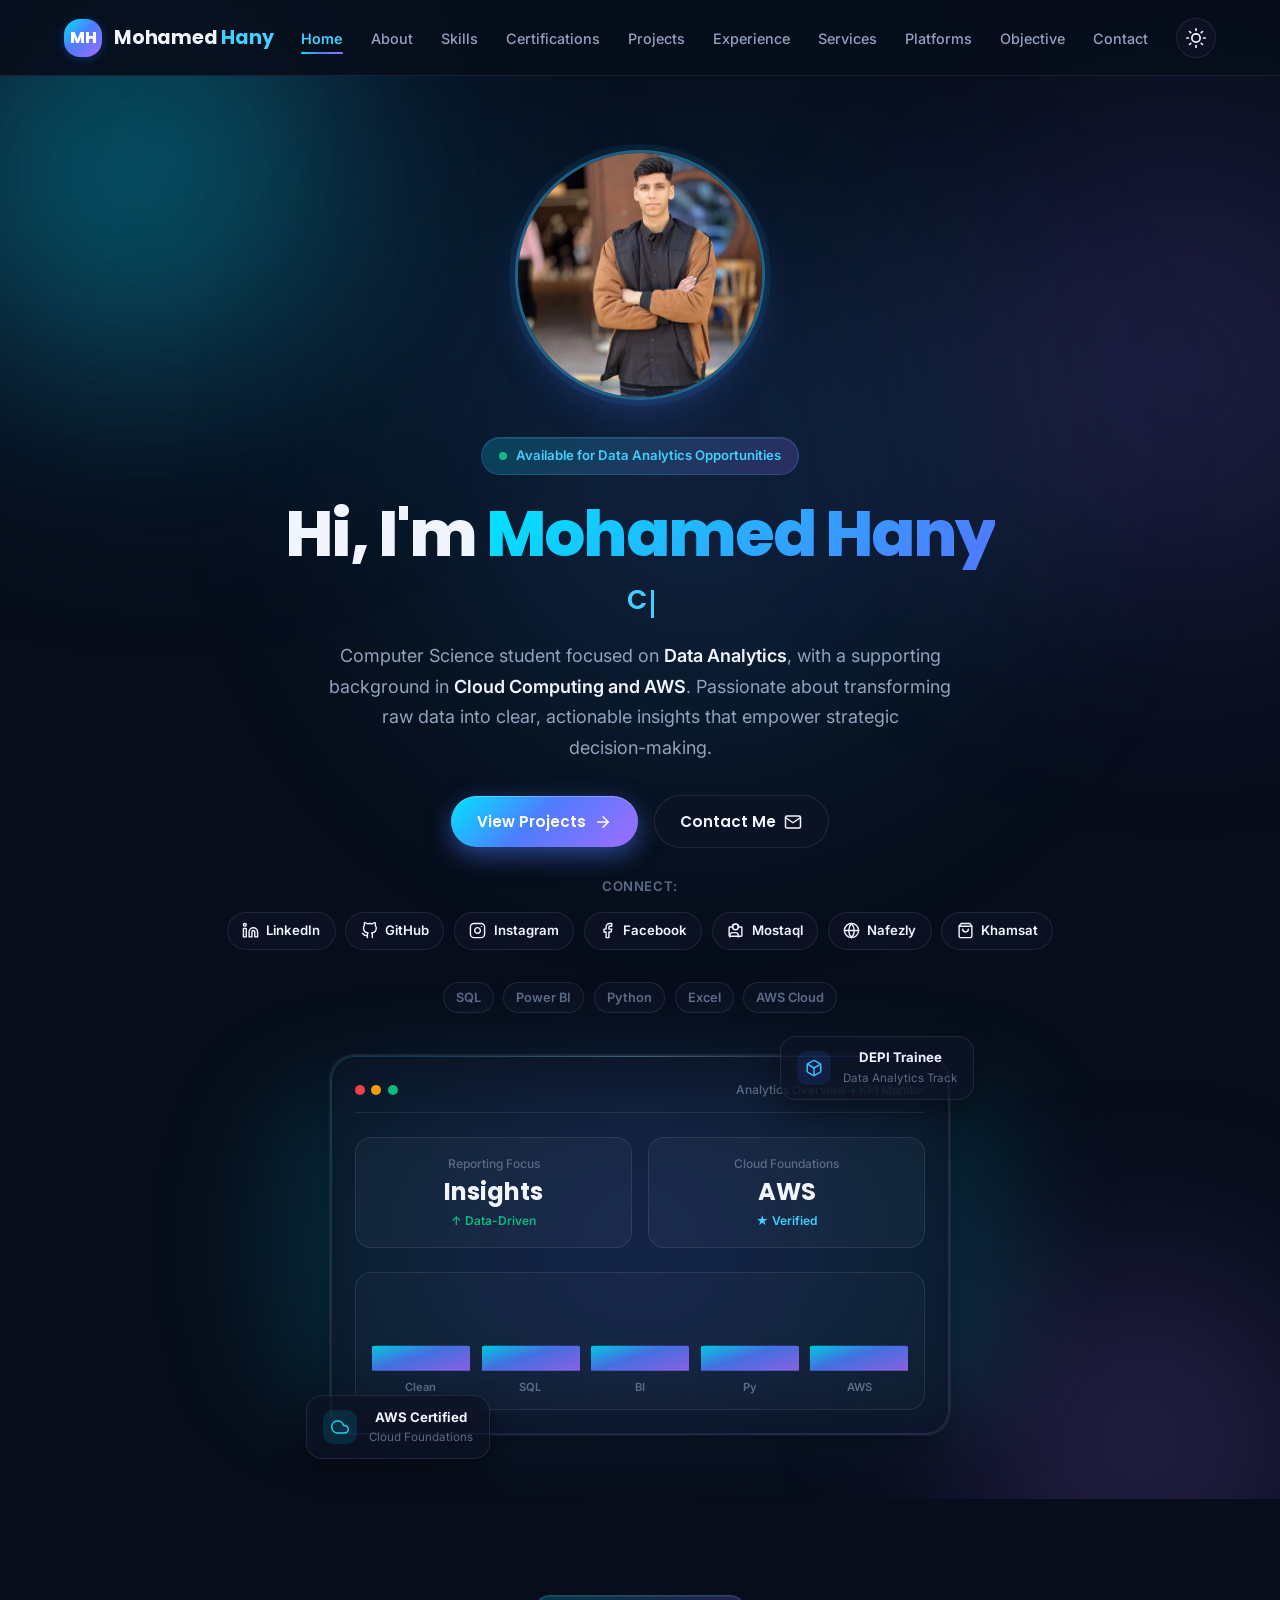
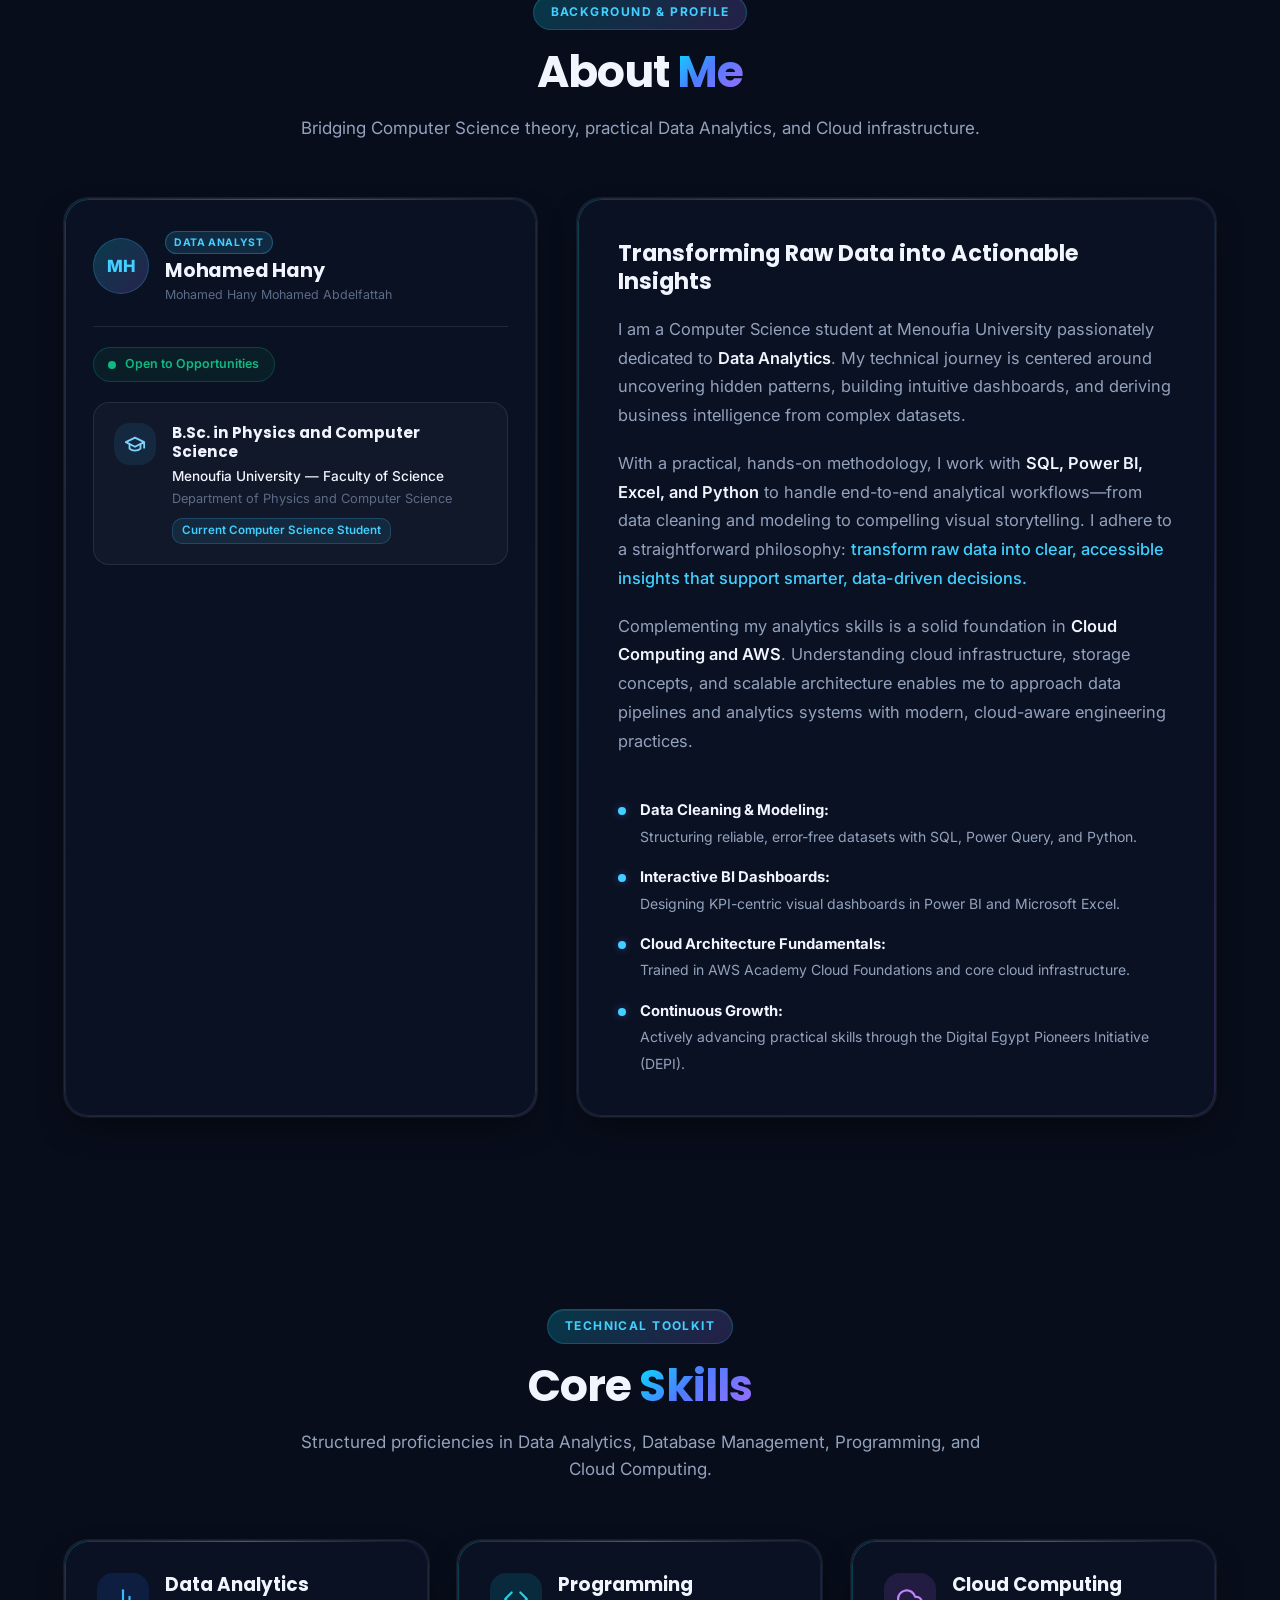
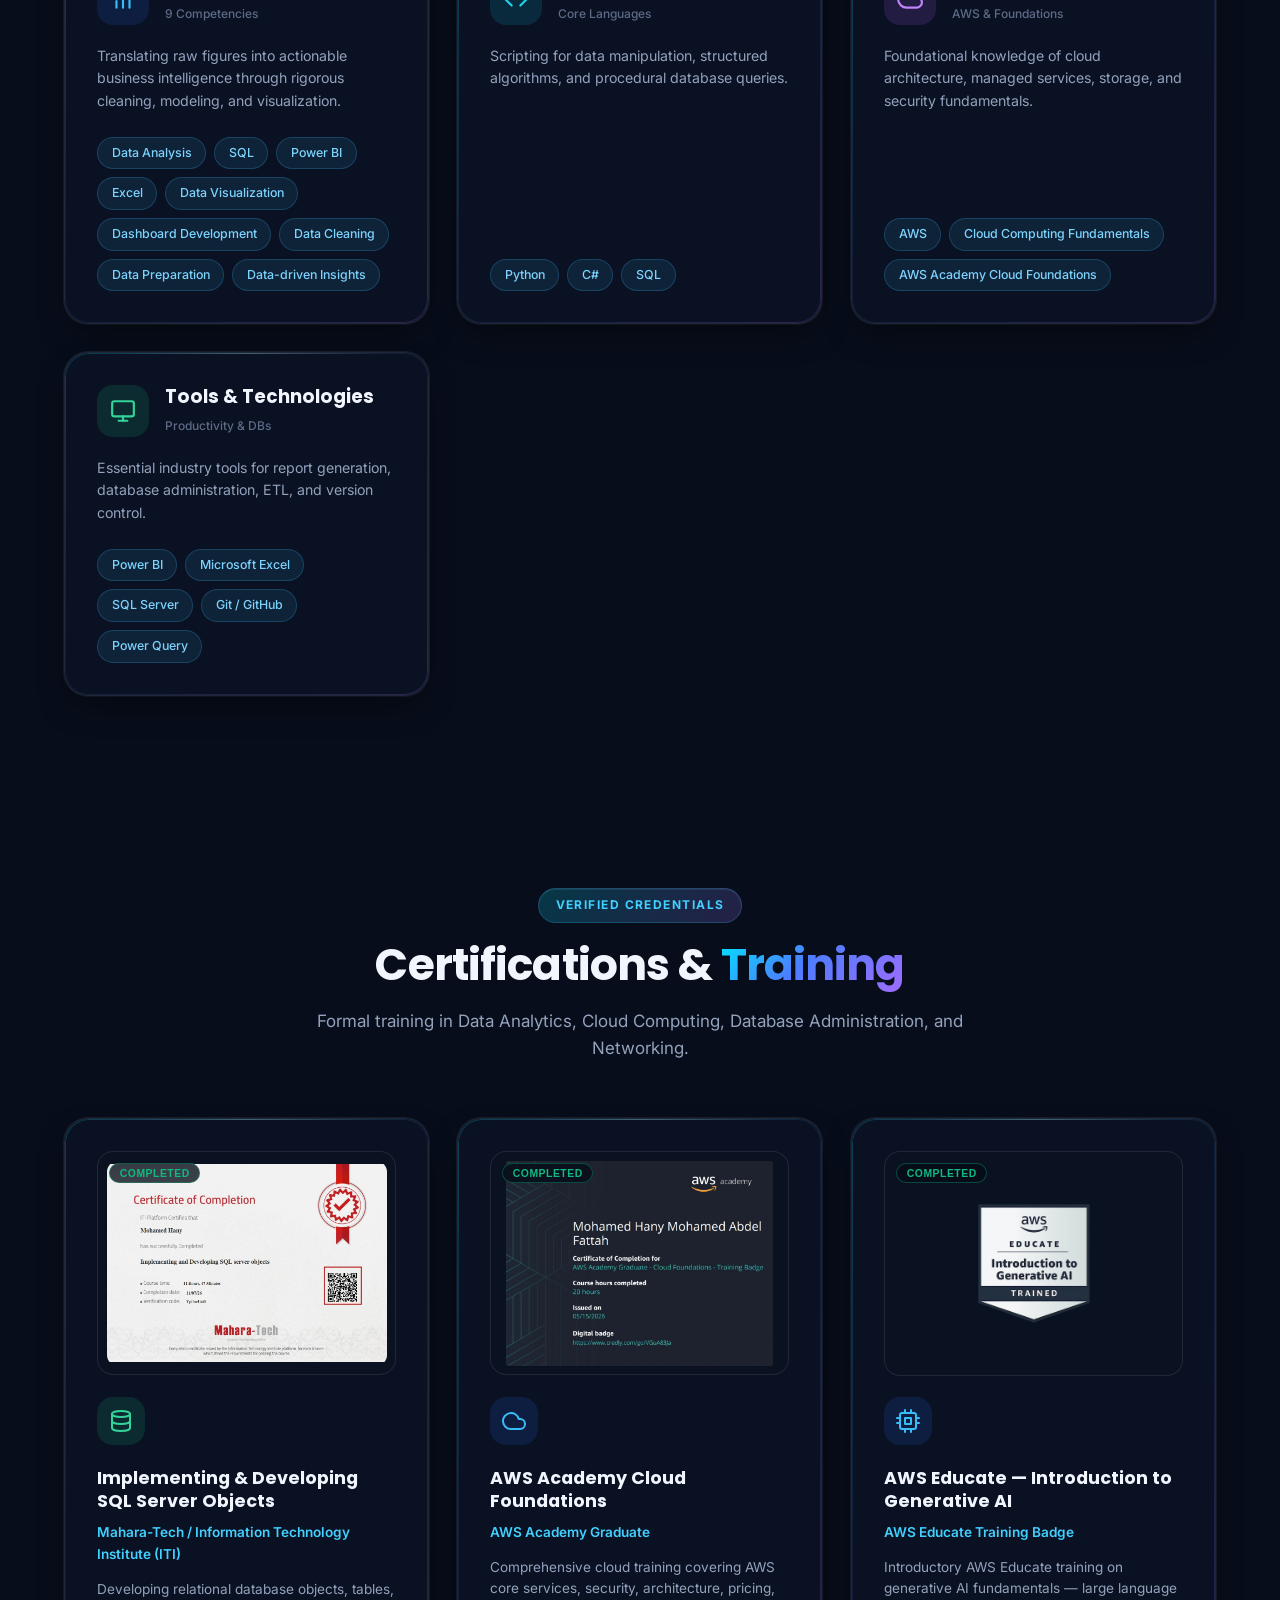
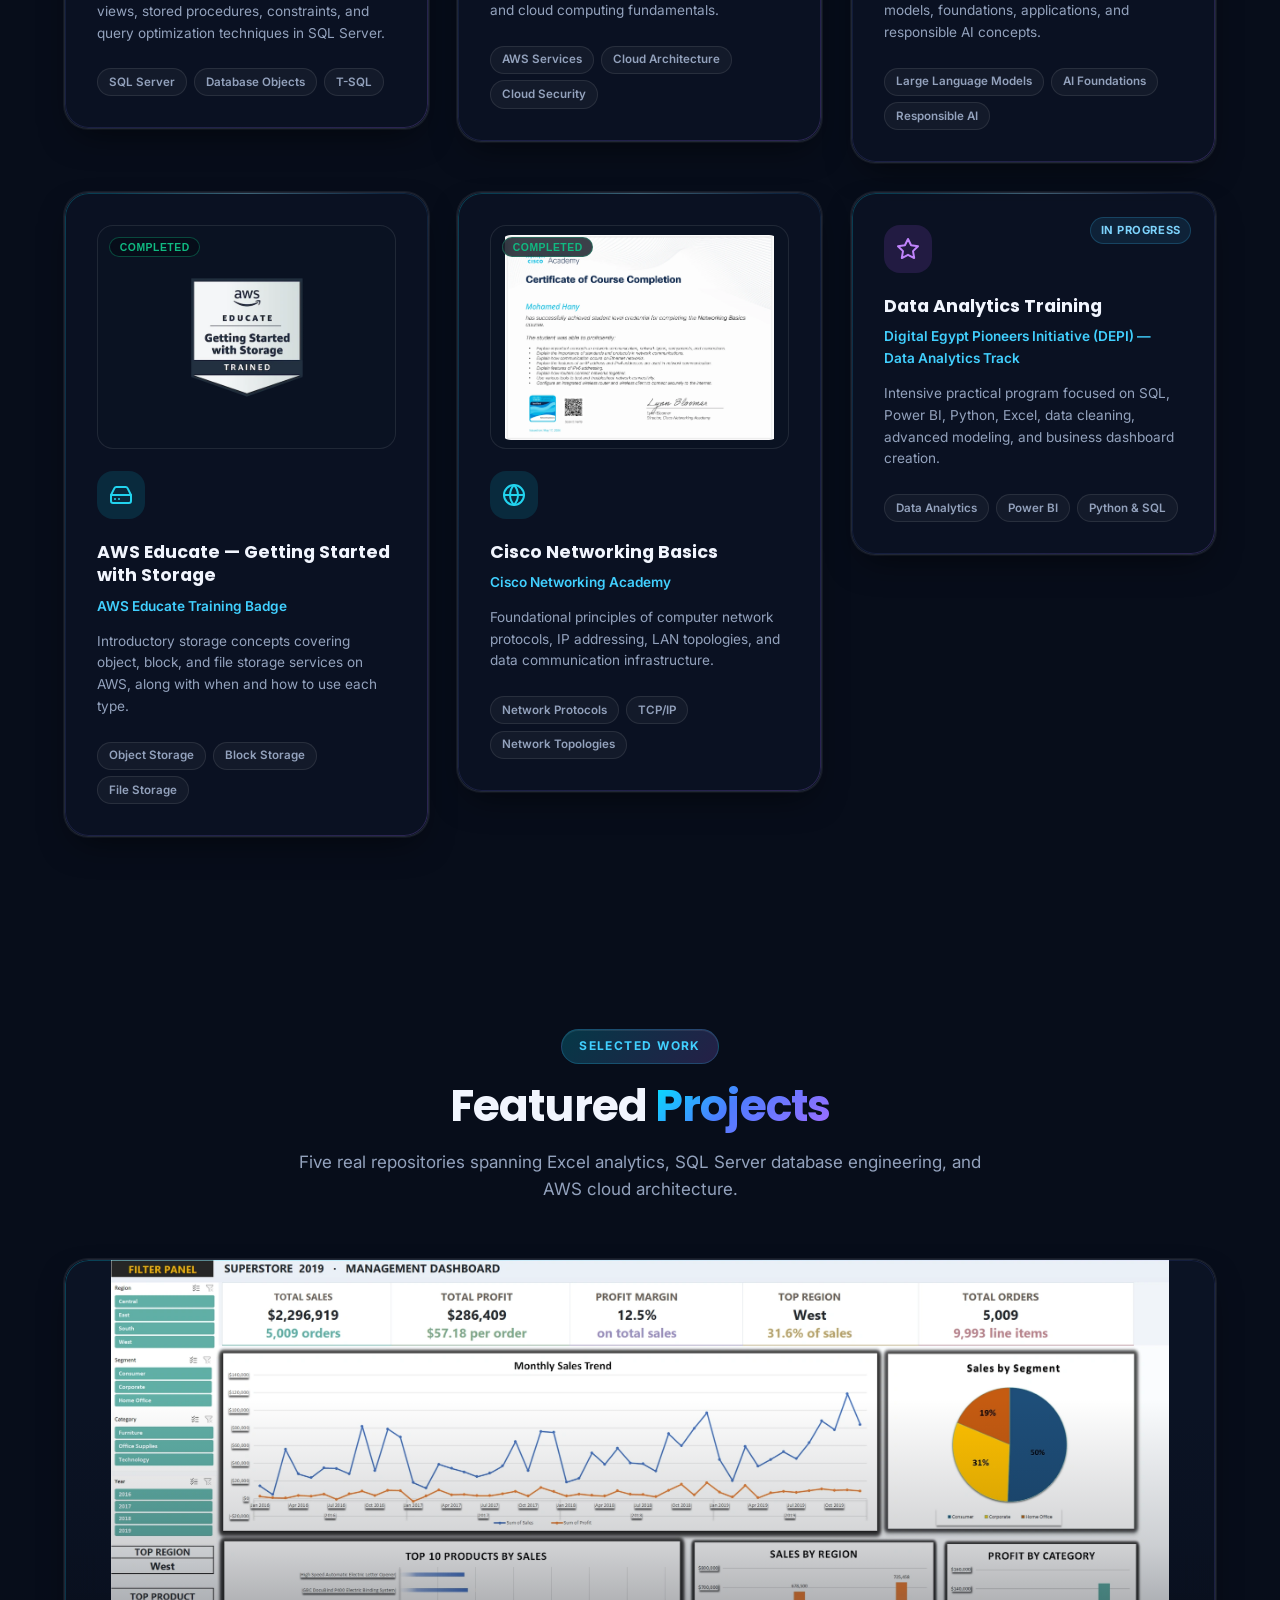
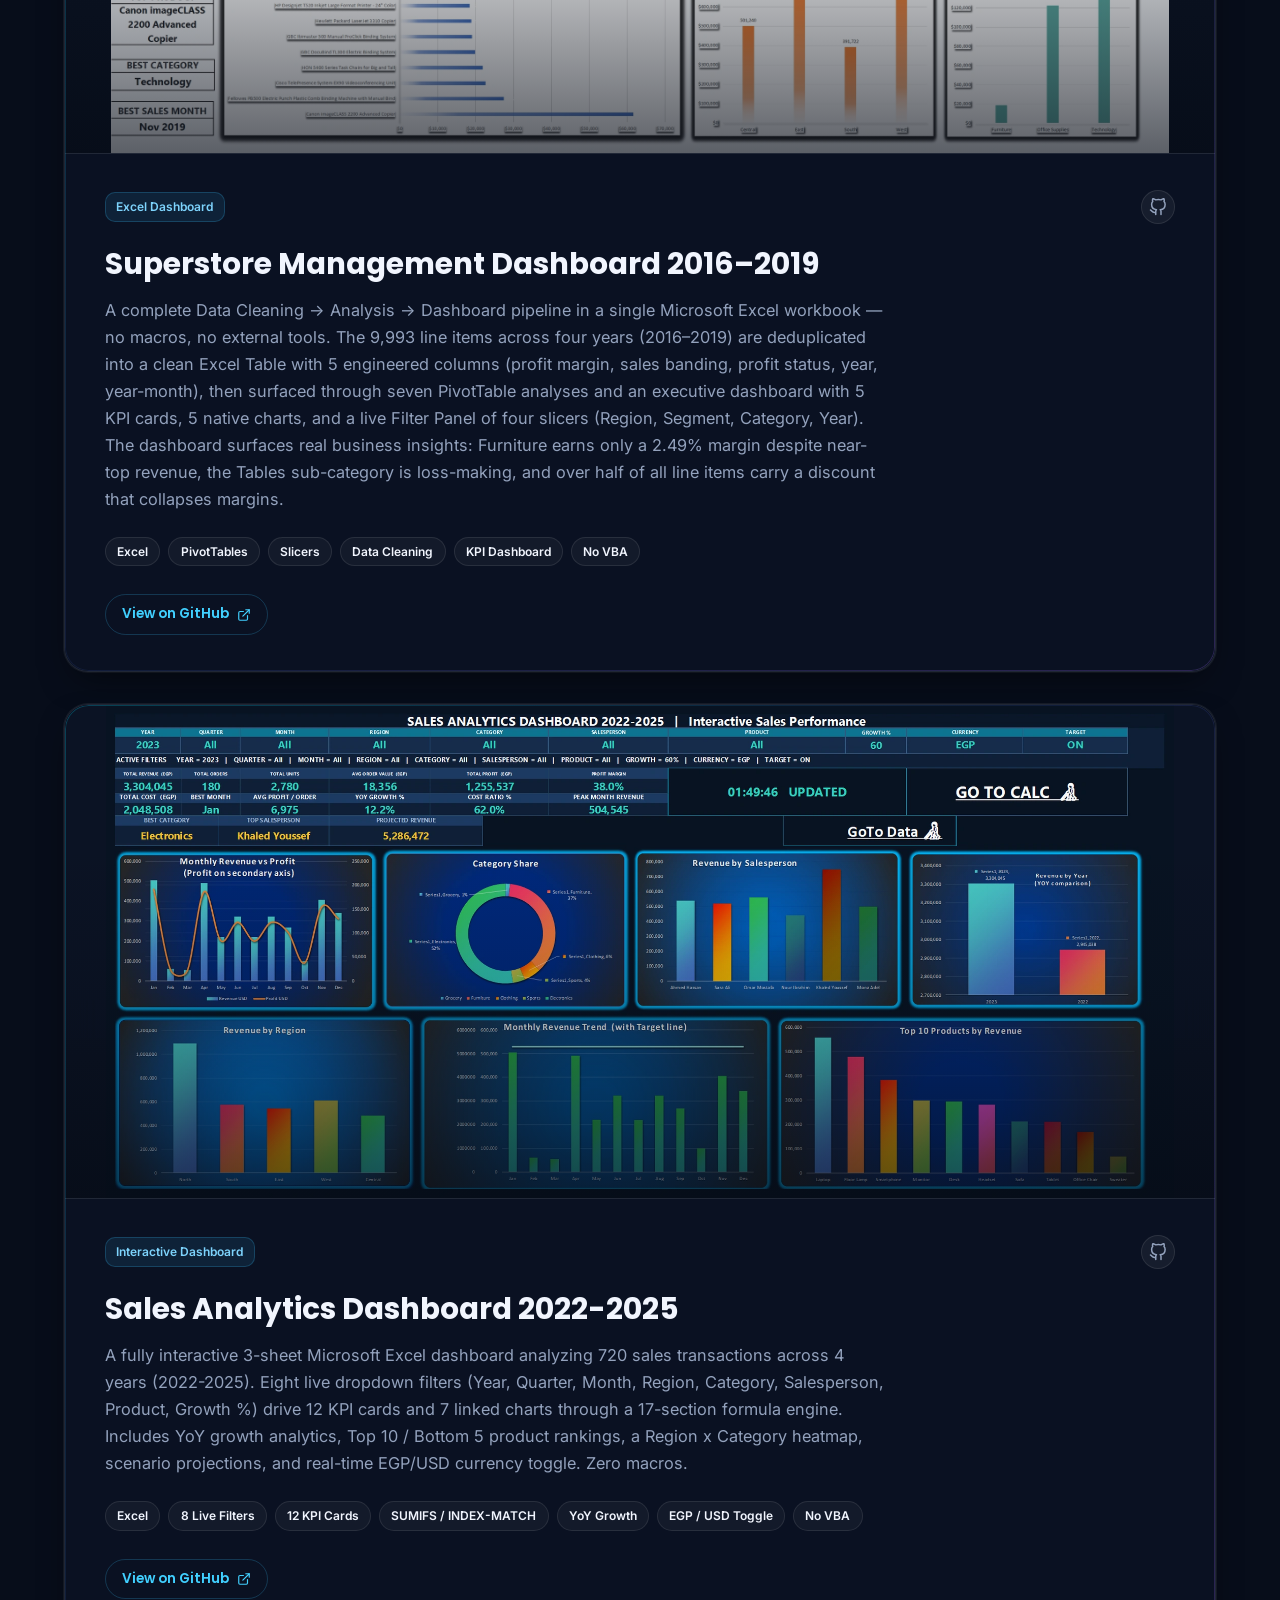
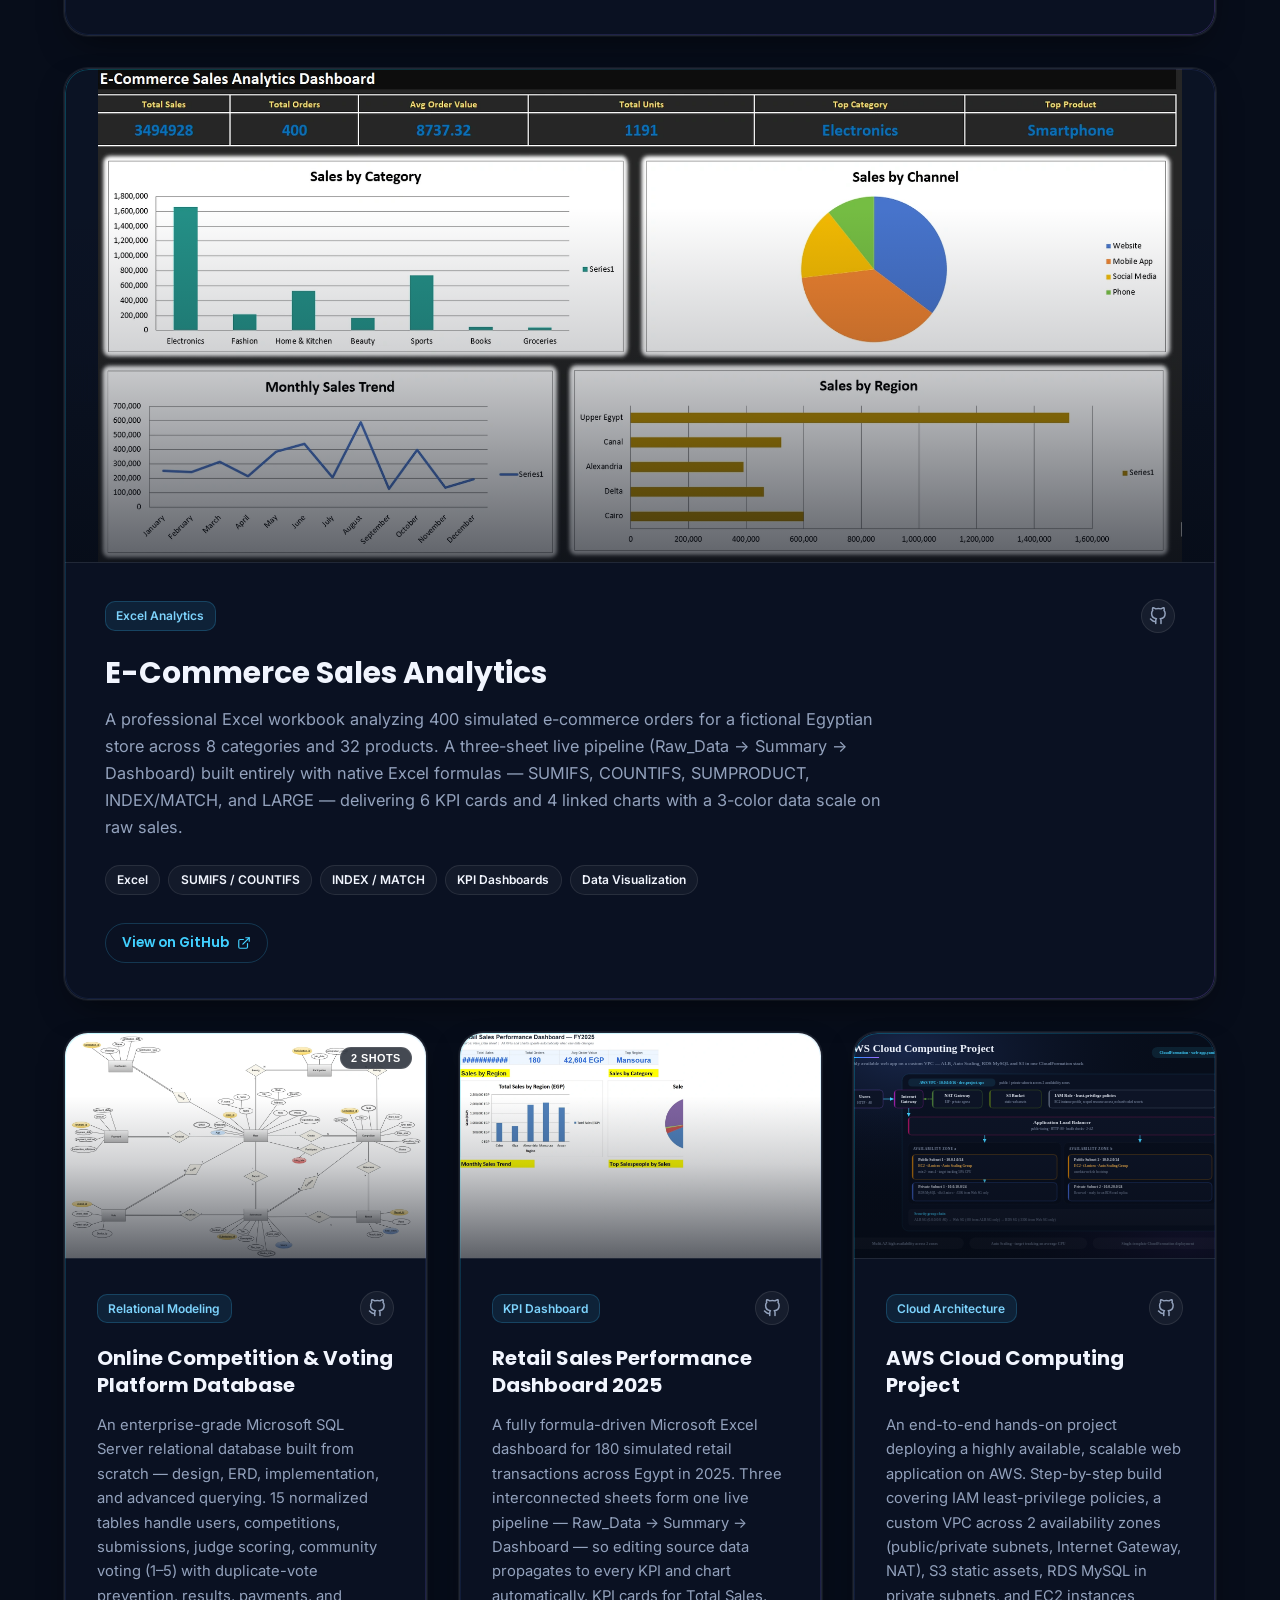
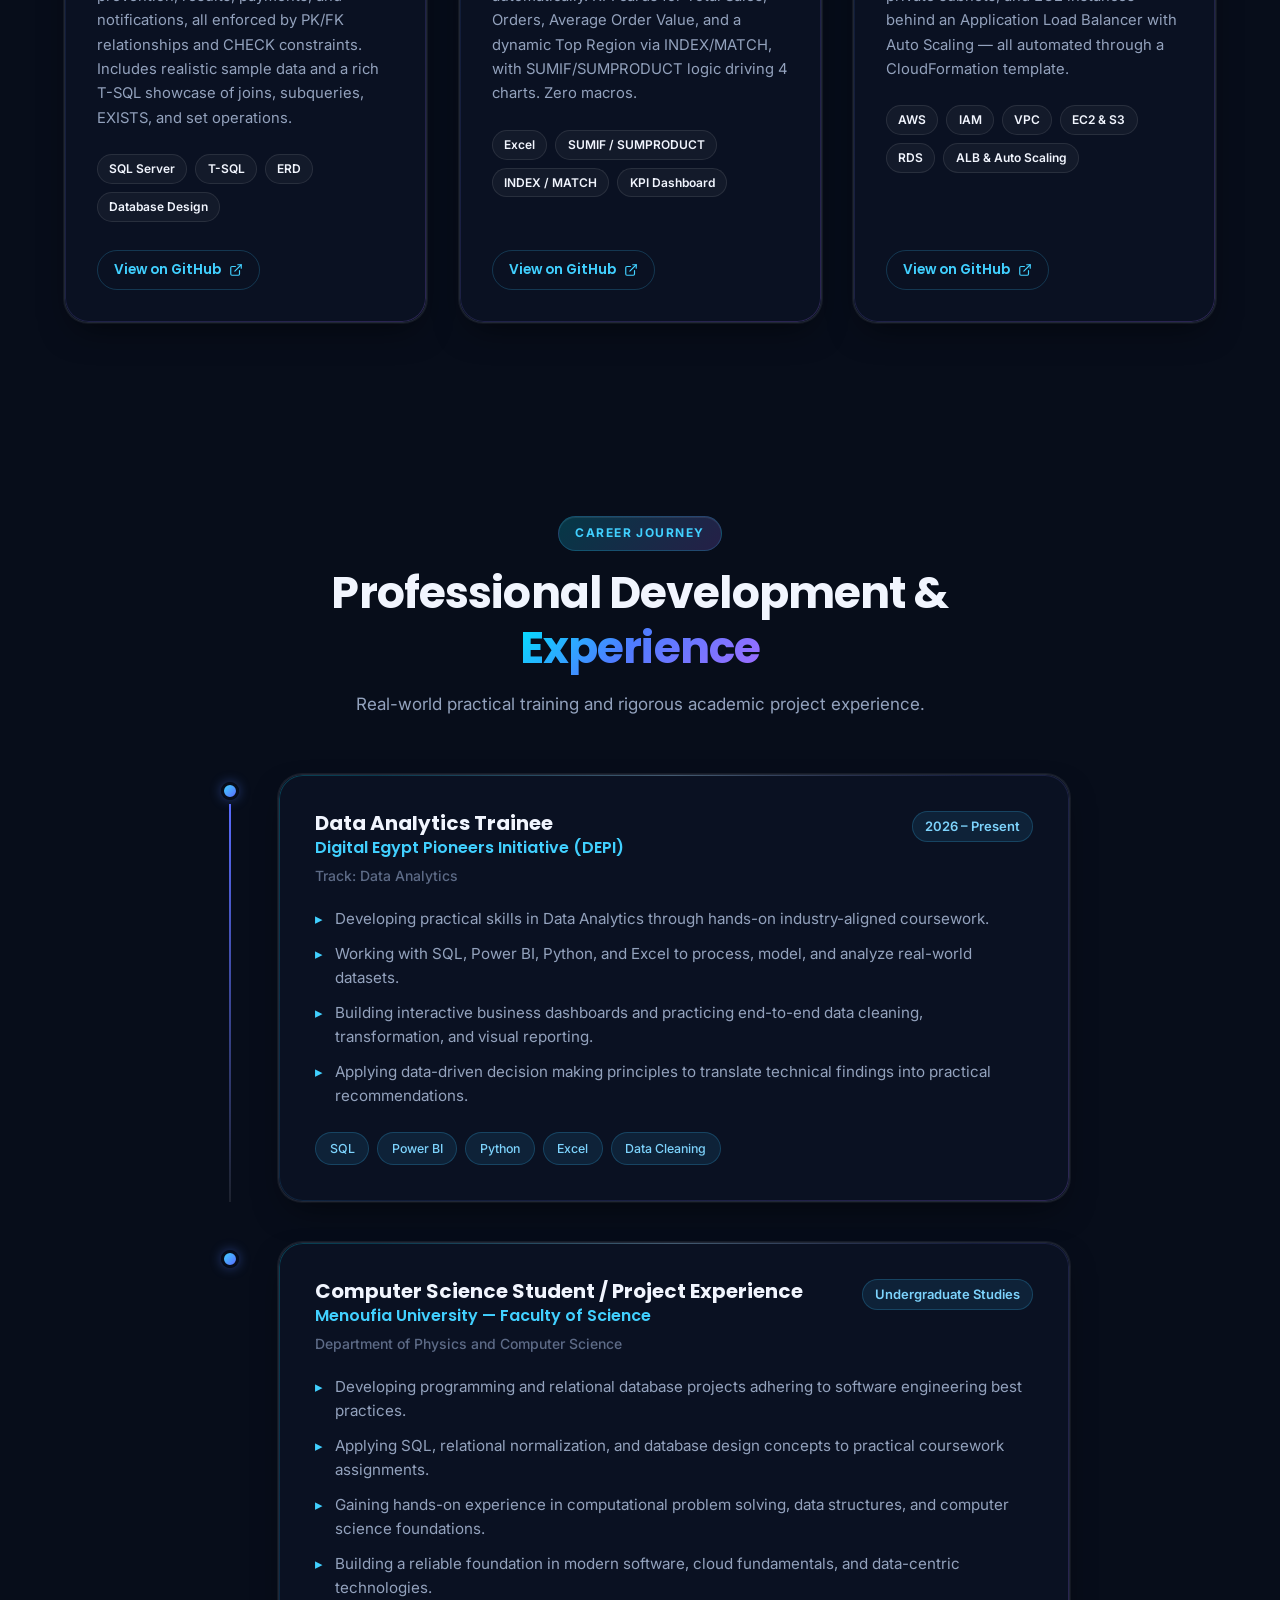
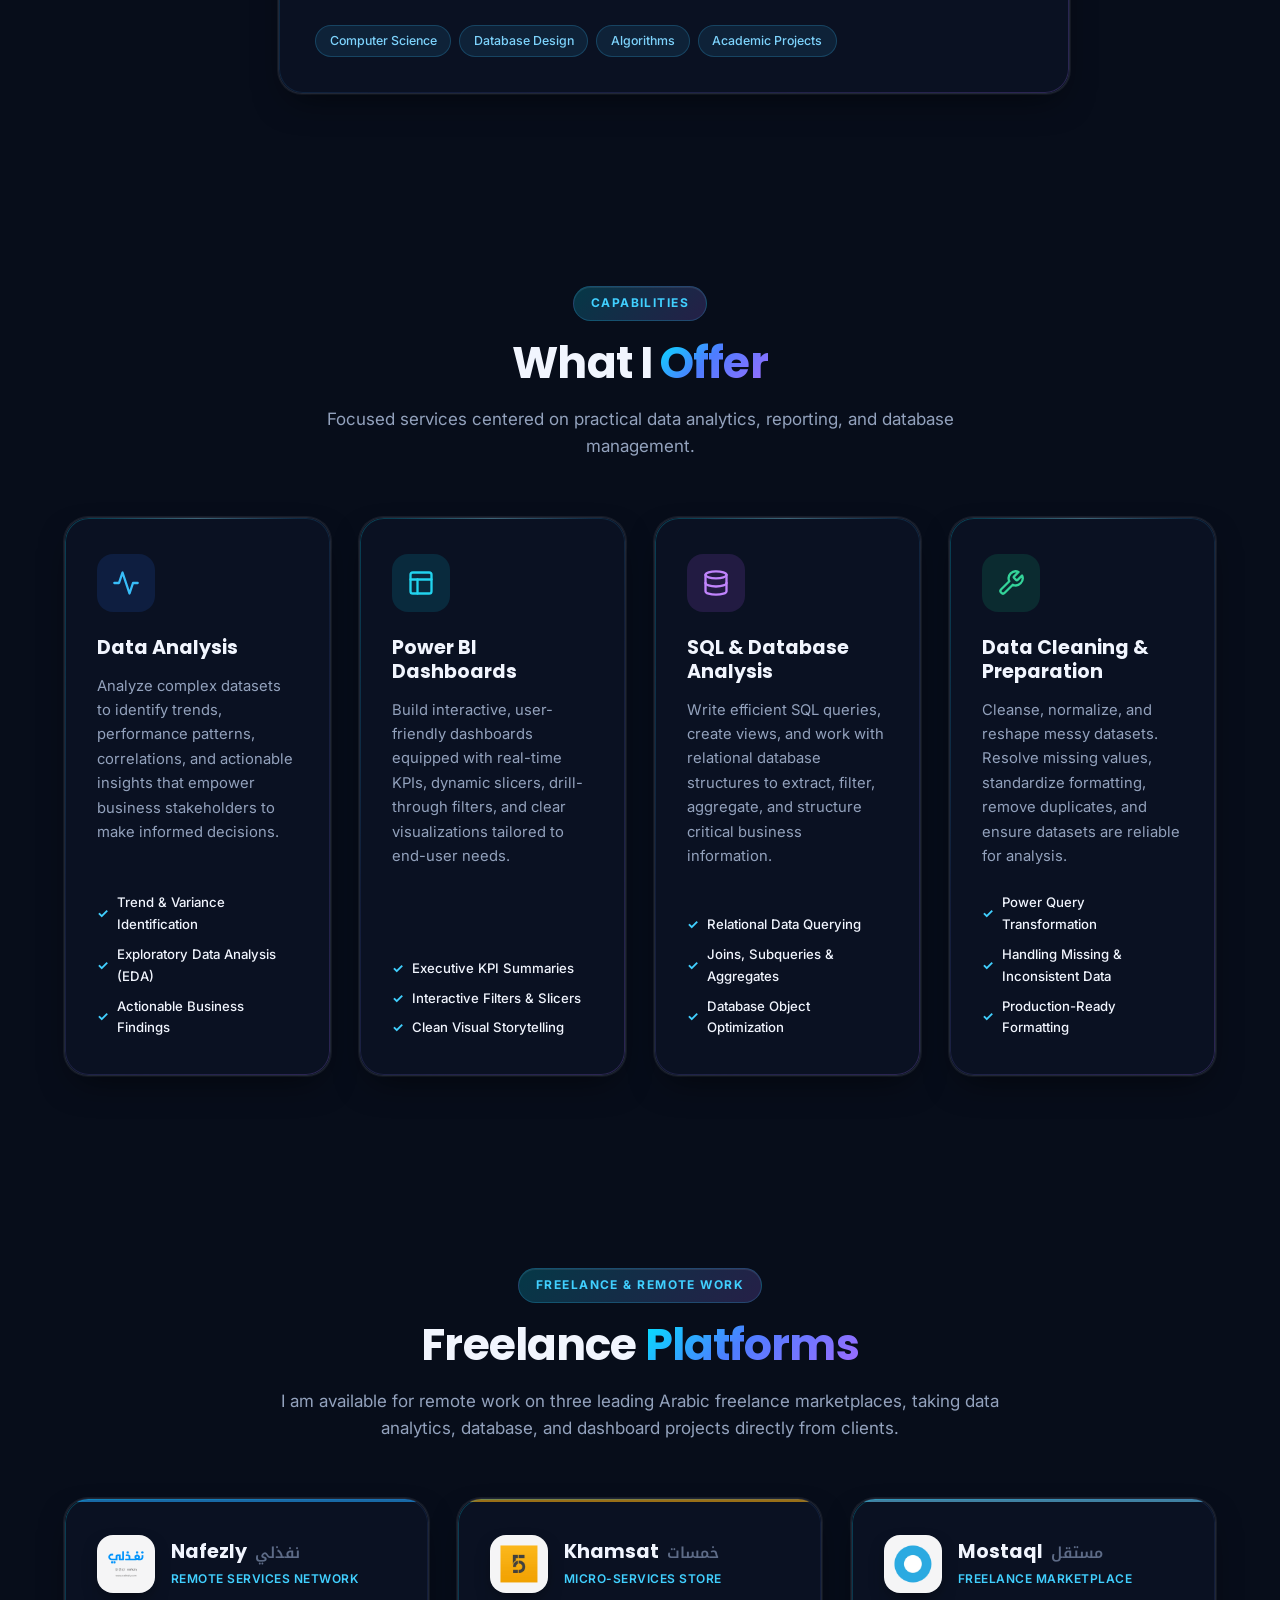
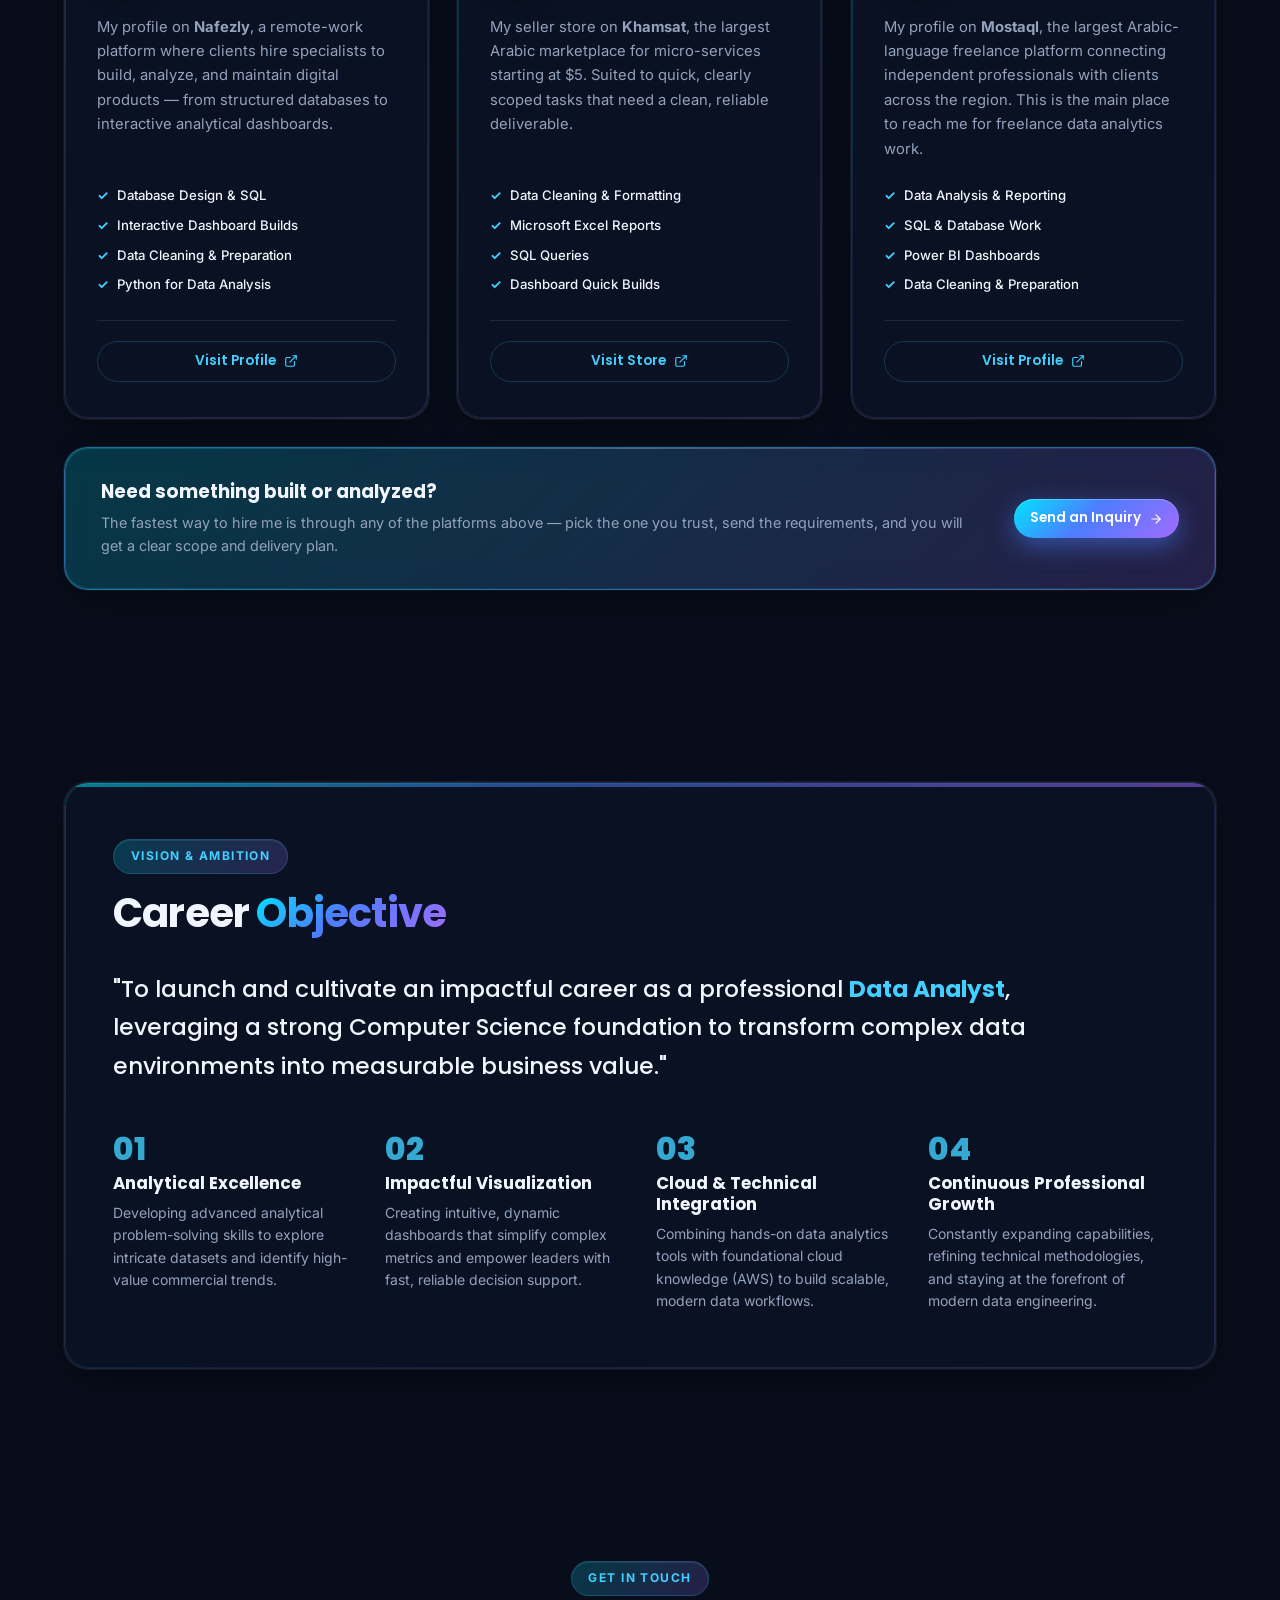
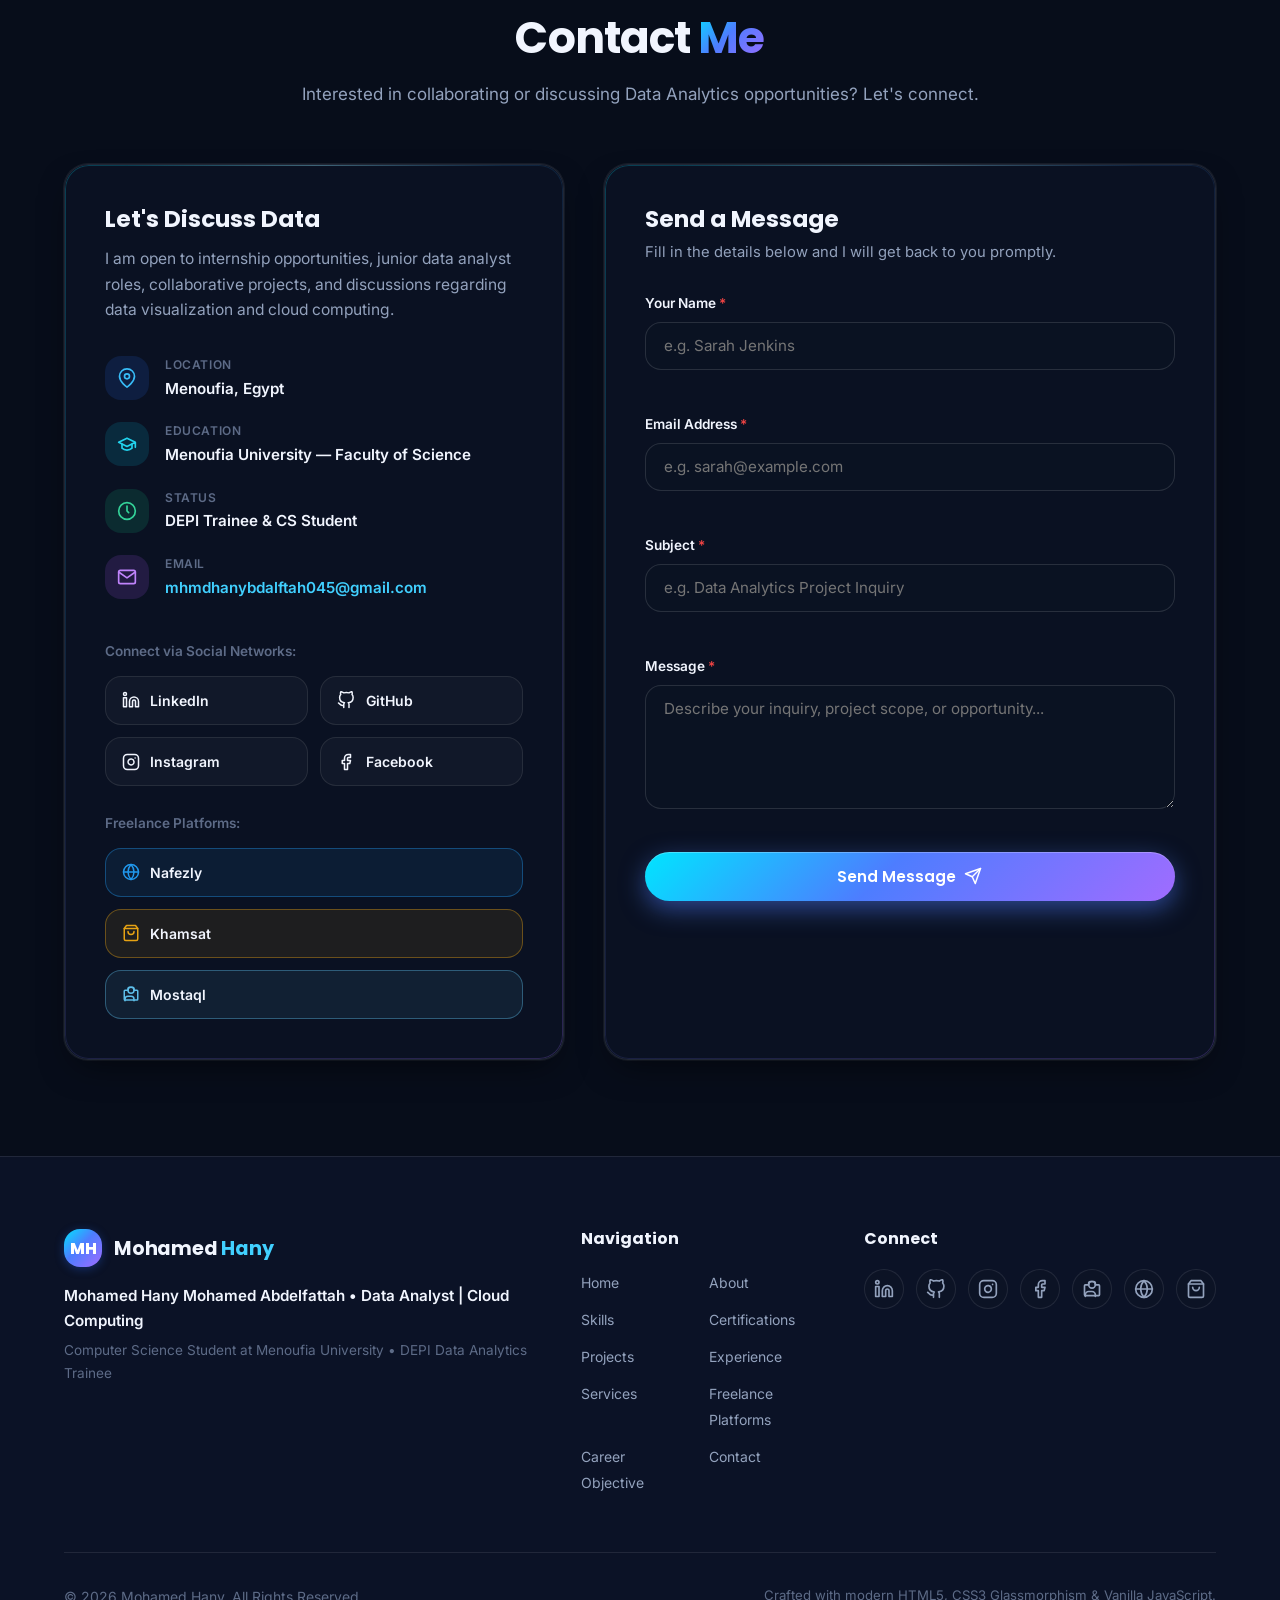
==== commit 2b1109ca: "Load Noto Kufi Arabic, fix the Nafezly spelling, and ship WebP Three defects, no change to the look " ====
--- a/index.html
+++ b/index.html
@@ -78,10 +78,10 @@
   <!-- Google Fonts: Inter & Poppins -->
   <link rel="preconnect" href="https://fonts.googleapis.com">
   <link rel="preconnect" href="https://fonts.gstatic.com" crossorigin>
-  <link href="https://fonts.googleapis.com/css2?family=Inter:wght@300;400;500;600;700&family=Poppins:wght@400;500;600;700;800&display=swap" rel="stylesheet">
+  <link href="https://fonts.googleapis.com/css2?family=Inter:wght@300;400;500;600;700&family=Noto+Kufi+Arabic:wght@500;600;700&family=Poppins:wght@400;500;600;700;800&display=swap" rel="stylesheet">
   
   <!-- Main Stylesheet -->
-  <link rel="stylesheet" href="css/style.css?v=4">
+  <link rel="stylesheet" href="css/style.css?v=5">
 </head>
 <body>
     <a class="skip-link" href="#mainContent">Skip to main content</a>
@@ -170,9 +170,12 @@
       <div class="container hero-container">
         <div class="hero-portrait reveal">
           <div class="hero-portrait-frame">
-            <img src="img/profile.jpg" width="512" height="512" decoding="async"
+            <picture>
+              <source srcset="img/profile.webp" type="image/webp">
+              <img src="img/profile.jpg" width="512" height="512" decoding="async"
                  alt="Mohamed Hany — Data Analyst and Cloud Computing student"
                  class="hero-portrait-img">
+            </picture>
           </div>
           <span class="hero-portrait-halo" aria-hidden="true"></span>
         </div>
@@ -570,7 +573,10 @@
           <div class="glass-card cert-card reveal">
             <button class="cert-media" type="button" data-cert-img="img/cert-sql.png"
                     aria-label="Preview certificate: Implementing &amp; Developing SQL Server Objects">
-              <img class="cert-media-img" src="img/cert-sql.png" alt="Implementing &amp; Developing SQL Server Objects certificate" loading="lazy" decoding="async" width="1038" height="733">
+              <picture>
+                <source srcset="img/cert-sql.webp" type="image/webp">
+                <img class="cert-media-img" src="img/cert-sql.png" alt="Implementing &amp; Developing SQL Server Objects certificate" loading="lazy" decoding="async" width="1038" height="733">
+              </picture>
               <span class="cert-media-badge">Completed</span>
               <span class="cert-media-cta" aria-hidden="true"><svg xmlns="http://www.w3.org/2000/svg" width="15" height="15" viewBox="0 0 24 24" fill="none" stroke="currentColor" stroke-width="2" stroke-linecap="round" stroke-linejoin="round" aria-hidden="true"><rect x="2" y="7" width="20" height="14" rx="2"></rect><path d="M16 21V5a2 2 0 0 0-2-2h-4a2 2 0 0 0-2 2v16"></path></svg><span>View Certificate</span></span>
             </button>
@@ -596,7 +602,10 @@
           <div class="glass-card cert-card reveal">
             <button class="cert-media" type="button" data-cert-img="img/cert-aws.png"
                     aria-label="Preview certificate: AWS Academy Cloud Foundations">
-              <img class="cert-media-img" src="img/cert-aws.png" alt="AWS Academy Cloud Foundations certificate" loading="lazy" decoding="async" width="852" height="653">
+              <picture>
+                <source srcset="img/cert-aws.webp" type="image/webp">
+                <img class="cert-media-img" src="img/cert-aws.png" alt="AWS Academy Cloud Foundations certificate" loading="lazy" decoding="async" width="852" height="653">
+              </picture>
               <span class="cert-media-badge">Completed</span>
               <span class="cert-media-cta" aria-hidden="true"><svg xmlns="http://www.w3.org/2000/svg" width="15" height="15" viewBox="0 0 24 24" fill="none" stroke="currentColor" stroke-width="2" stroke-linecap="round" stroke-linejoin="round" aria-hidden="true"><rect x="2" y="7" width="20" height="14" rx="2"></rect><path d="M16 21V5a2 2 0 0 0-2-2h-4a2 2 0 0 0-2 2v16"></path></svg><span>View Certificate</span></span>
             </button>
@@ -620,7 +629,10 @@
           <div class="glass-card cert-card reveal">
             <button class="cert-media" type="button" data-cert-img="img/cert-aws-genai.png"
                     aria-label="Preview certificate: AWS Educate — Introduction to Generative AI">
-              <img class="cert-media-img" src="img/cert-aws-genai.png" alt="AWS Educate — Introduction to Generative AI certificate" loading="lazy" decoding="async" width="672" height="352">
+              <picture>
+                <source srcset="img/cert-aws-genai.webp" type="image/webp">
+                <img class="cert-media-img" src="img/cert-aws-genai.png" alt="AWS Educate — Introduction to Generative AI certificate" loading="lazy" decoding="async" width="672" height="352">
+              </picture>
               <span class="cert-media-badge">Completed</span>
               <span class="cert-media-cta" aria-hidden="true"><svg xmlns="http://www.w3.org/2000/svg" width="15" height="15" viewBox="0 0 24 24" fill="none" stroke="currentColor" stroke-width="2" stroke-linecap="round" stroke-linejoin="round" aria-hidden="true"><rect x="2" y="7" width="20" height="14" rx="2"></rect><path d="M16 21V5a2 2 0 0 0-2-2h-4a2 2 0 0 0-2 2v16"></path></svg><span>View Certificate</span></span>
             </button>
@@ -653,7 +665,10 @@
           <div class="glass-card cert-card reveal">
             <button class="cert-media" type="button" data-cert-img="img/cert-aws-storage.png"
                     aria-label="Preview certificate: AWS Educate — Getting Started with Storage">
-              <img class="cert-media-img" src="img/cert-aws-storage.png" alt="AWS Educate — Getting Started with Storage certificate" loading="lazy" decoding="async" width="672" height="352">
+              <picture>
+                <source srcset="img/cert-aws-storage.webp" type="image/webp">
+                <img class="cert-media-img" src="img/cert-aws-storage.png" alt="AWS Educate — Getting Started with Storage certificate" loading="lazy" decoding="async" width="672" height="352">
+              </picture>
               <span class="cert-media-badge">Completed</span>
               <span class="cert-media-cta" aria-hidden="true"><svg xmlns="http://www.w3.org/2000/svg" width="15" height="15" viewBox="0 0 24 24" fill="none" stroke="currentColor" stroke-width="2" stroke-linecap="round" stroke-linejoin="round" aria-hidden="true"><rect x="2" y="7" width="20" height="14" rx="2"></rect><path d="M16 21V5a2 2 0 0 0-2-2h-4a2 2 0 0 0-2 2v16"></path></svg><span>View Certificate</span></span>
             </button>
@@ -680,7 +695,10 @@
           <div class="glass-card cert-card reveal">
             <button class="cert-media" type="button" data-cert-img="img/cert-cisco.png"
                     aria-label="Preview certificate: Cisco Networking Basics">
-              <img class="cert-media-img" src="img/cert-cisco.png" alt="Cisco Networking Basics certificate" loading="lazy" decoding="async" width="1163" height="886">
+              <picture>
+                <source srcset="img/cert-cisco.webp" type="image/webp">
+                <img class="cert-media-img" src="img/cert-cisco.png" alt="Cisco Networking Basics certificate" loading="lazy" decoding="async" width="1163" height="886">
+              </picture>
               <span class="cert-media-badge">Completed</span>
               <span class="cert-media-cta" aria-hidden="true"><svg xmlns="http://www.w3.org/2000/svg" width="15" height="15" viewBox="0 0 24 24" fill="none" stroke="currentColor" stroke-width="2" stroke-linecap="round" stroke-linejoin="round" aria-hidden="true"><rect x="2" y="7" width="20" height="14" rx="2"></rect><path d="M16 21V5a2 2 0 0 0-2-2h-4a2 2 0 0 0-2 2v16"></path></svg><span>View Certificate</span></span>
             </button>
@@ -740,7 +758,10 @@
                       data-project-media='[{"src": "img/superstore-dashboard.png", "caption": "SUPERSTORE DASHBOARD sheet — 5 KPI cards, 4 slicers and 5 charts driven by a full Data Cleaning → Analysis → Dashboard pipeline over 9,993 line items (2016–2019)."}, {"src": "img/superstore-slicers.png", "caption": "The interactive Filter Panel — Region, Segment, Category and Year slicers that re-slice every KPI card and chart on the dashboard."}]'
                       data-project-title="Superstore Management Dashboard 2016–2019"
                       aria-label="Open screenshot viewer for Superstore Management Dashboard 2016-2019">
-                <img class="project-media-img" src="img/superstore-dashboard.png" alt="Superstore Management Dashboard 2016-2019 — full Excel dashboard with KPI cards, slicers and charts" loading="lazy" decoding="async" width="2400" height="1117">
+                <picture>
+                  <source srcset="img/superstore-dashboard.webp" type="image/webp">
+                  <img class="project-media-img" src="img/superstore-dashboard.png" alt="Superstore Management Dashboard 2016-2019 — full Excel dashboard with KPI cards, slicers and charts" loading="lazy" decoding="async" width="2400" height="1117">
+                </picture>
                 <span class="project-media-scrim" aria-hidden="true"></span>
                 <span class="project-media-cta" aria-hidden="true"><svg xmlns="http://www.w3.org/2000/svg" width="15" height="15" viewBox="0 0 24 24" fill="none" stroke="currentColor" stroke-width="2" stroke-linecap="round" stroke-linejoin="round" aria-hidden="true"><polyline points="15 3 21 3 21 9"></polyline><polyline points="9 21 3 21 3 15"></polyline><line x1="21" y1="3" x2="14" y2="10"></line><line x1="3" y1="21" x2="10" y2="14"></line></svg><span>View Screenshots</span></span>
               </button>
@@ -792,7 +813,10 @@
                       data-project-media='[{"src": "img/projects/sales-analytics-dashboard.png?v=2", "caption": "Dashboard overview — 12 KPI cards, 8 live dropdown filters and 7 linked charts, driven by a 17-section formula engine with no macros."}]'
                       data-project-title="Sales Analytics Dashboard 2022–2025"
                       aria-label="Open screenshot viewer for Sales Analytics Dashboard 2022–2025">
-                <img class="project-media-img" src="img/projects/sales-analytics-dashboard.png?v=2" alt="Sales Analytics Dashboard 2022-2025 - Excel dashboard preview with KPI cards and charts" loading="lazy" decoding="async" width="2102" height="970">
+                <picture>
+                  <source srcset="img/projects/sales-analytics-dashboard.webp?v=2" type="image/webp">
+                  <img class="project-media-img" src="img/projects/sales-analytics-dashboard.png?v=2" alt="Sales Analytics Dashboard 2022-2025 - Excel dashboard preview with KPI cards and charts" loading="lazy" decoding="async" width="2102" height="970">
+                </picture>
                 <span class="project-media-scrim" aria-hidden="true"></span>
                 <span class="project-media-cta" aria-hidden="true"><svg xmlns="http://www.w3.org/2000/svg" width="15" height="15" viewBox="0 0 24 24" fill="none" stroke="currentColor" stroke-width="2" stroke-linecap="round" stroke-linejoin="round" aria-hidden="true"><polyline points="15 3 21 3 21 9"></polyline><polyline points="9 21 3 21 3 15"></polyline><line x1="21" y1="3" x2="14" y2="10"></line><line x1="3" y1="21" x2="10" y2="14"></line></svg><span>View Screenshot</span></span>
               </button>
@@ -845,7 +869,10 @@
                       data-project-media='[{"src": "img/projects/ecommerce-sales-analytics.png?v=2", "caption": "Dashboard sheet — 6 KPI cards and 4 linked charts built from 400 simulated orders using SUMIFS, COUNTIFS and INDEX/MATCH."}]'
                       data-project-title="E-Commerce Sales Analytics"
                       aria-label="Open screenshot viewer for E-Commerce Sales Analytics">
-                <img class="project-media-img" src="img/projects/ecommerce-sales-analytics.png?v=2" alt="E-Commerce Sales Analytics - Excel dashboard preview with KPI cards and charts" loading="lazy" decoding="async" width="2132" height="970">
+                <picture>
+                  <source srcset="img/projects/ecommerce-sales-analytics.webp?v=2" type="image/webp">
+                  <img class="project-media-img" src="img/projects/ecommerce-sales-analytics.png?v=2" alt="E-Commerce Sales Analytics - Excel dashboard preview with KPI cards and charts" loading="lazy" decoding="async" width="2132" height="970">
+                </picture>
                 <span class="project-media-scrim" aria-hidden="true"></span>
                 <span class="project-media-cta" aria-hidden="true"><svg xmlns="http://www.w3.org/2000/svg" width="15" height="15" viewBox="0 0 24 24" fill="none" stroke="currentColor" stroke-width="2" stroke-linecap="round" stroke-linejoin="round" aria-hidden="true"><polyline points="15 3 21 3 21 9"></polyline><polyline points="9 21 3 21 3 15"></polyline><line x1="21" y1="3" x2="14" y2="10"></line><line x1="3" y1="21" x2="10" y2="14"></line></svg><span>View Screenshot</span></span>
               </button>
@@ -896,7 +923,10 @@
                       data-project-media='[{"src": "img/projects/competition-db-erd.png", "caption": "Entity-Relationship Diagram — 15 normalized tables covering users, competitions, submissions, judge scoring, community voting, results, payments and notifications."}, {"src": "img/projects/competition-db-mapping.png", "caption": "SQL Server Management Studio mapping — the implemented tables with their keys and the PK/FK relationships between them."}]'
                       data-project-title="Online Competition &amp; Voting Platform Database"
                       aria-label="Open screenshot viewer for Online Competition &amp; Voting Platform Database">
-                <img class="project-media-img" src="img/projects/competition-db-erd.png" alt="Entity-Relationship Diagram of the Online Competition and Voting Platform SQL Server database" loading="lazy" decoding="async" width="1400" height="881">
+                <picture>
+                  <source srcset="img/projects/competition-db-erd.webp" type="image/webp">
+                  <img class="project-media-img" src="img/projects/competition-db-erd.png" alt="Entity-Relationship Diagram of the Online Competition and Voting Platform SQL Server database" loading="lazy" decoding="async" width="1400" height="881">
+                </picture>
                 <span class="project-media-scrim" aria-hidden="true"></span>
                   <span class="project-media-count">2 shots</span>
                 <span class="project-media-cta" aria-hidden="true"><svg xmlns="http://www.w3.org/2000/svg" width="15" height="15" viewBox="0 0 24 24" fill="none" stroke="currentColor" stroke-width="2" stroke-linecap="round" stroke-linejoin="round" aria-hidden="true"><polyline points="15 3 21 3 21 9"></polyline><polyline points="9 21 3 21 3 15"></polyline><line x1="21" y1="3" x2="14" y2="10"></line><line x1="3" y1="21" x2="10" y2="14"></line></svg><span>View Screenshots</span></span>
@@ -947,7 +977,10 @@
                       data-project-media='[{"src": "img/projects/retail-sales-dashboard.png", "caption": "Dashboard sheet — live KPIs and 4 charts for 180 retail transactions, recalculated automatically from the Raw_Data and Summary sheets."}]'
                       data-project-title="Retail Sales Performance Dashboard 2025"
                       aria-label="Open screenshot viewer for Retail Sales Performance Dashboard 2025">
-                <img class="project-media-img" src="img/projects/retail-sales-dashboard.png" alt="Retail Sales Performance Dashboard 2025 — Excel dashboard preview" loading="lazy" decoding="async" width="1400" height="877">
+                <picture>
+                  <source srcset="img/projects/retail-sales-dashboard.webp" type="image/webp">
+                  <img class="project-media-img" src="img/projects/retail-sales-dashboard.png" alt="Retail Sales Performance Dashboard 2025 — Excel dashboard preview" loading="lazy" decoding="async" width="1400" height="877">
+                </picture>
                 <span class="project-media-scrim" aria-hidden="true"></span>
                 <span class="project-media-cta" aria-hidden="true"><svg xmlns="http://www.w3.org/2000/svg" width="15" height="15" viewBox="0 0 24 24" fill="none" stroke="currentColor" stroke-width="2" stroke-linecap="round" stroke-linejoin="round" aria-hidden="true"><polyline points="15 3 21 3 21 9"></polyline><polyline points="9 21 3 21 3 15"></polyline><line x1="21" y1="3" x2="14" y2="10"></line><line x1="3" y1="21" x2="10" y2="14"></line></svg><span>View Screenshot</span></span>
               </button>
@@ -1221,9 +1254,12 @@
           <!-- Platform 1: Nafezly -->
           <article class="glass-card platform-card reveal" style="--brand-color: #2199ee;">
             <div class="platform-head">
-              <div class="platform-logo nafezly"><img src="img/logo-nafezly.png" alt="Nafezly logo" width="256" height="256" loading="lazy" decoding="async"></div>
+              <div class="platform-logo nafezly"><picture>
+                <source srcset="img/logo-nafezly.webp" type="image/webp">
+                <img src="img/logo-nafezly.png" alt="Nafezly logo" width="256" height="256" loading="lazy" decoding="async">
+              </picture></div>
               <div class="platform-head-text">
-                <h3 class="platform-name">Nafezly <span class="platform-name-ar" dir="rtl" lang="ar">نفذذلي</span></h3>
+                <h3 class="platform-name">Nafezly <span class="platform-name-ar" dir="rtl" lang="ar">نفذلي</span></h3>
                 <span class="platform-type">Remote Services Network</span>
               </div>
             </div>
@@ -1254,7 +1290,10 @@
           <!-- Platform 2: Khamsat -->
           <article class="glass-card platform-card reveal" style="--brand-color: #e6a213;">
             <div class="platform-head">
-              <div class="platform-logo khamsat"><img src="img/logo-khamsat.png" alt="Khamsat logo" width="256" height="256" loading="lazy" decoding="async"></div>
+              <div class="platform-logo khamsat"><picture>
+                <source srcset="img/logo-khamsat.webp" type="image/webp">
+                <img src="img/logo-khamsat.png" alt="Khamsat logo" width="256" height="256" loading="lazy" decoding="async">
+              </picture></div>
               <div class="platform-head-text">
                 <h3 class="platform-name">Khamsat <span class="platform-name-ar" dir="rtl" lang="ar">خمسات</span></h3>
                 <span class="platform-type">Micro-Services Store</span>
@@ -1287,7 +1326,10 @@
           <!-- Platform 3: Mostaql -->
           <article class="glass-card platform-card reveal" style="--brand-color: #5ebee9;">
             <div class="platform-head">
-              <div class="platform-logo mostaql"><img src="img/logo-mostaql.png" alt="Mostaql logo" width="256" height="256" loading="lazy" decoding="async"></div>
+              <div class="platform-logo mostaql"><picture>
+                <source srcset="img/logo-mostaql.webp" type="image/webp">
+                <img src="img/logo-mostaql.png" alt="Mostaql logo" width="256" height="256" loading="lazy" decoding="async">
+              </picture></div>
               <div class="platform-head-text">
                 <h3 class="platform-name">Mostaql <span class="platform-name-ar" dir="rtl" lang="ar">مستقل</span></h3>
                 <span class="platform-type">Freelance Marketplace</span>
@@ -1730,6 +1772,6 @@
   </div>
 
   <!-- Core JavaScript -->
-  <script src="js/script.js?v=3" defer></script>
+  <script src="js/script.js?v=4" defer></script>
 </body>
 </html>
--- a/css/style.css
+++ b/css/style.css
@@ -10,6 +10,11 @@
   box-sizing: border-box;
   margin: 0;
   padding: 0;
+}
+/* <picture> only carries the .webp fallback - keep it out of the box
+   tree so the <img> still sizes straight against its card or frame */
+picture {
+  display: contents;
 }
 
 html {
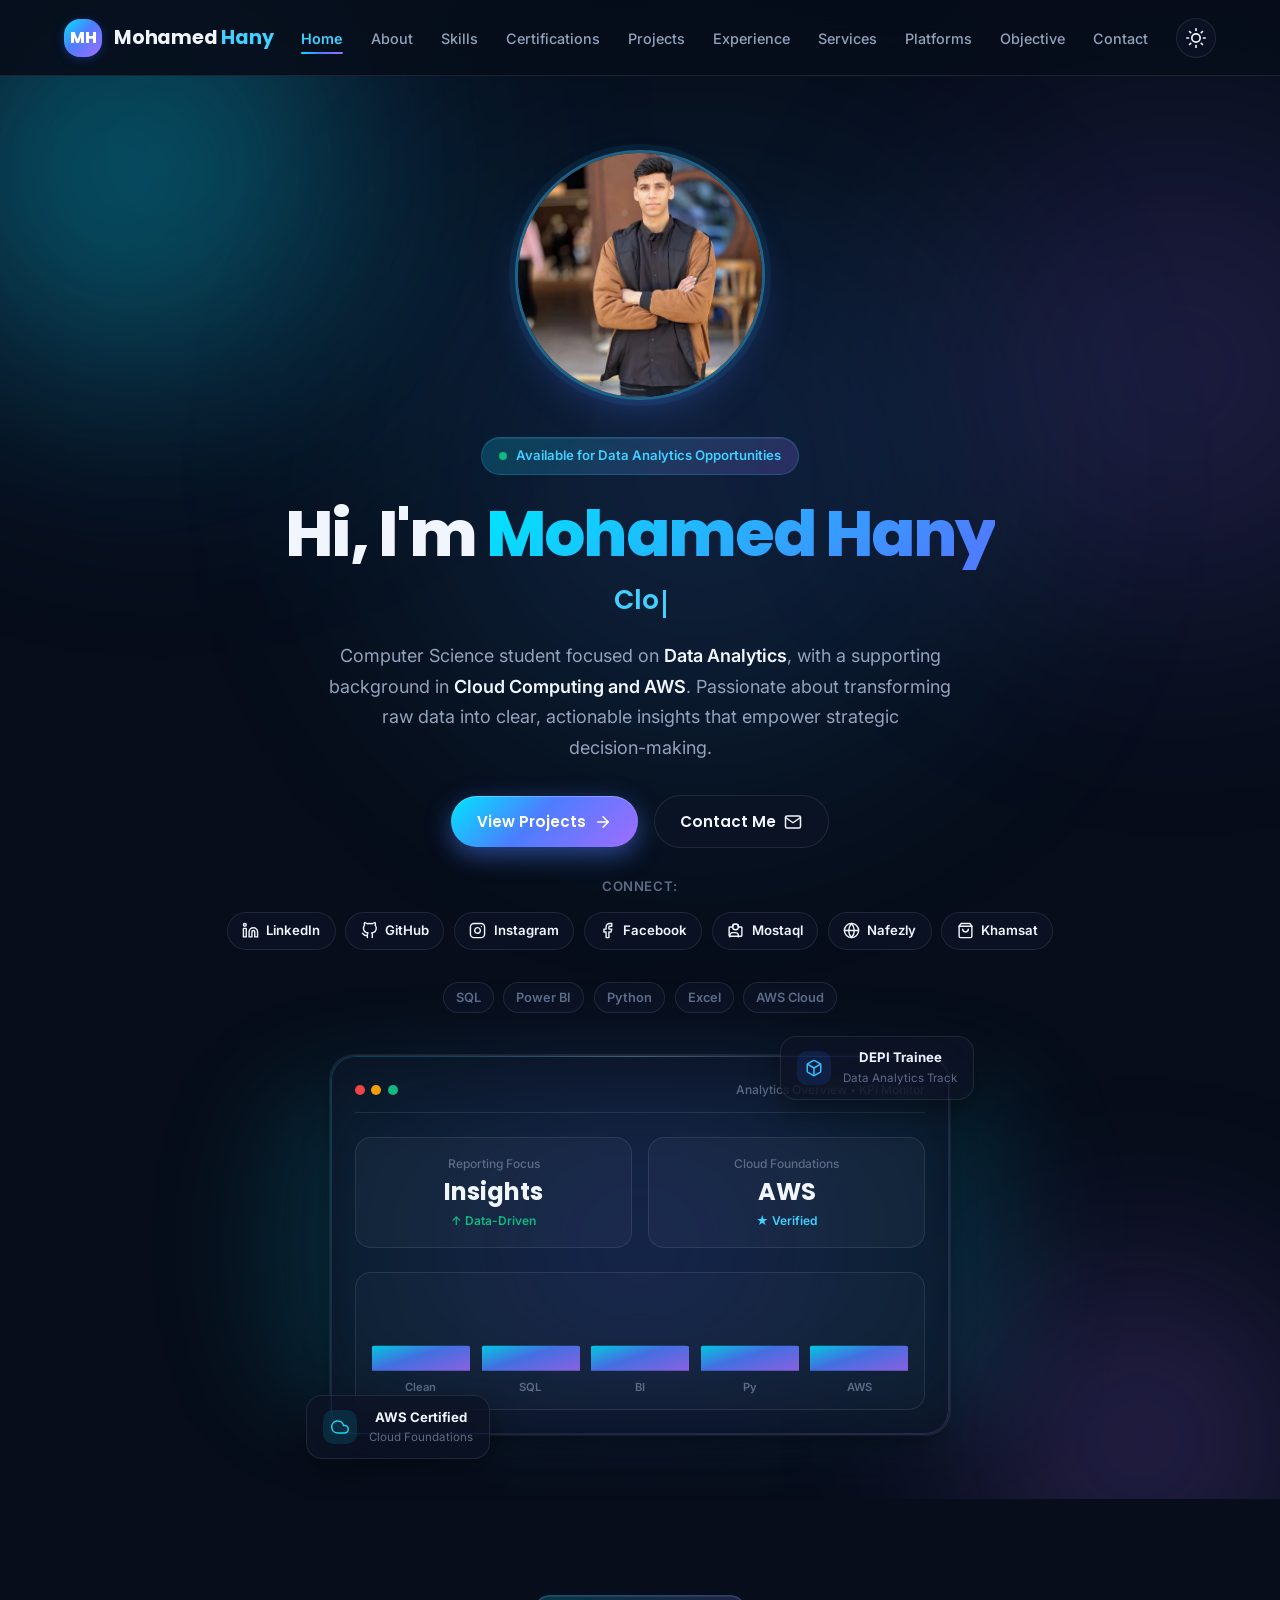
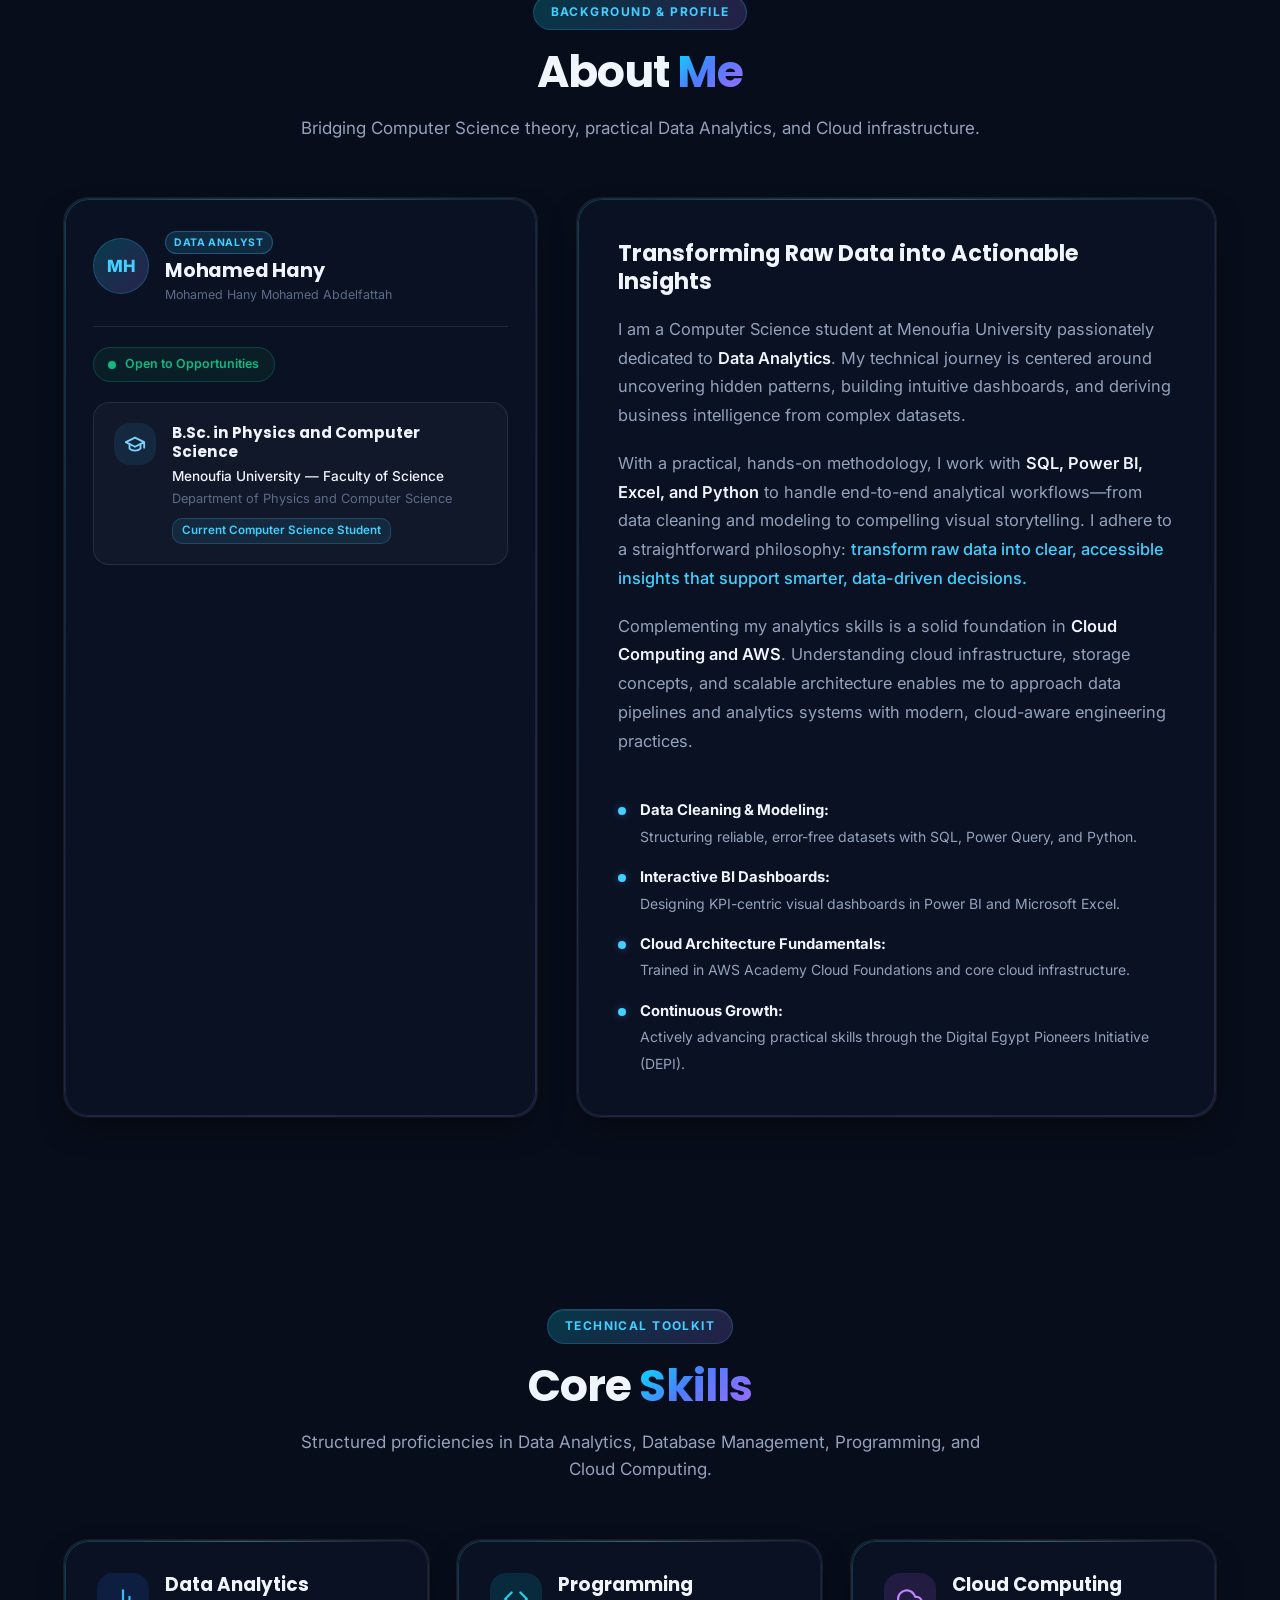
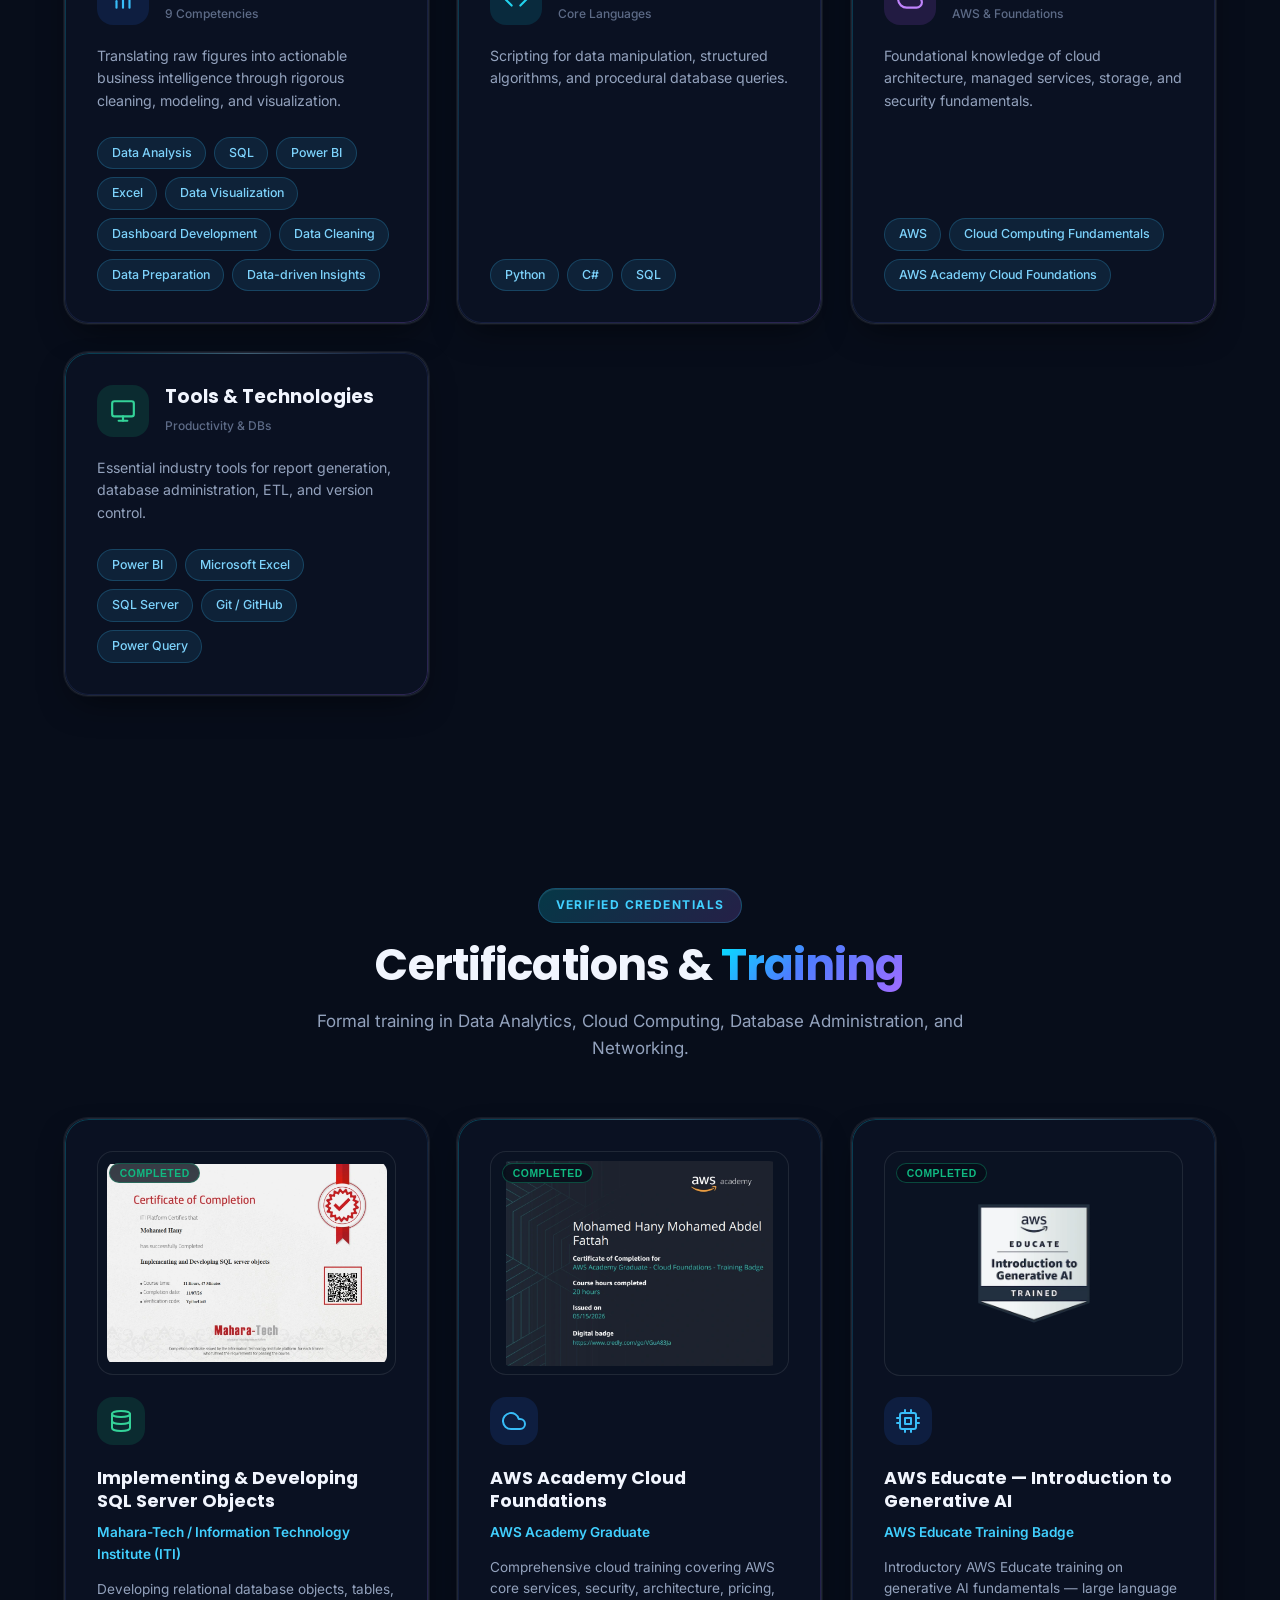
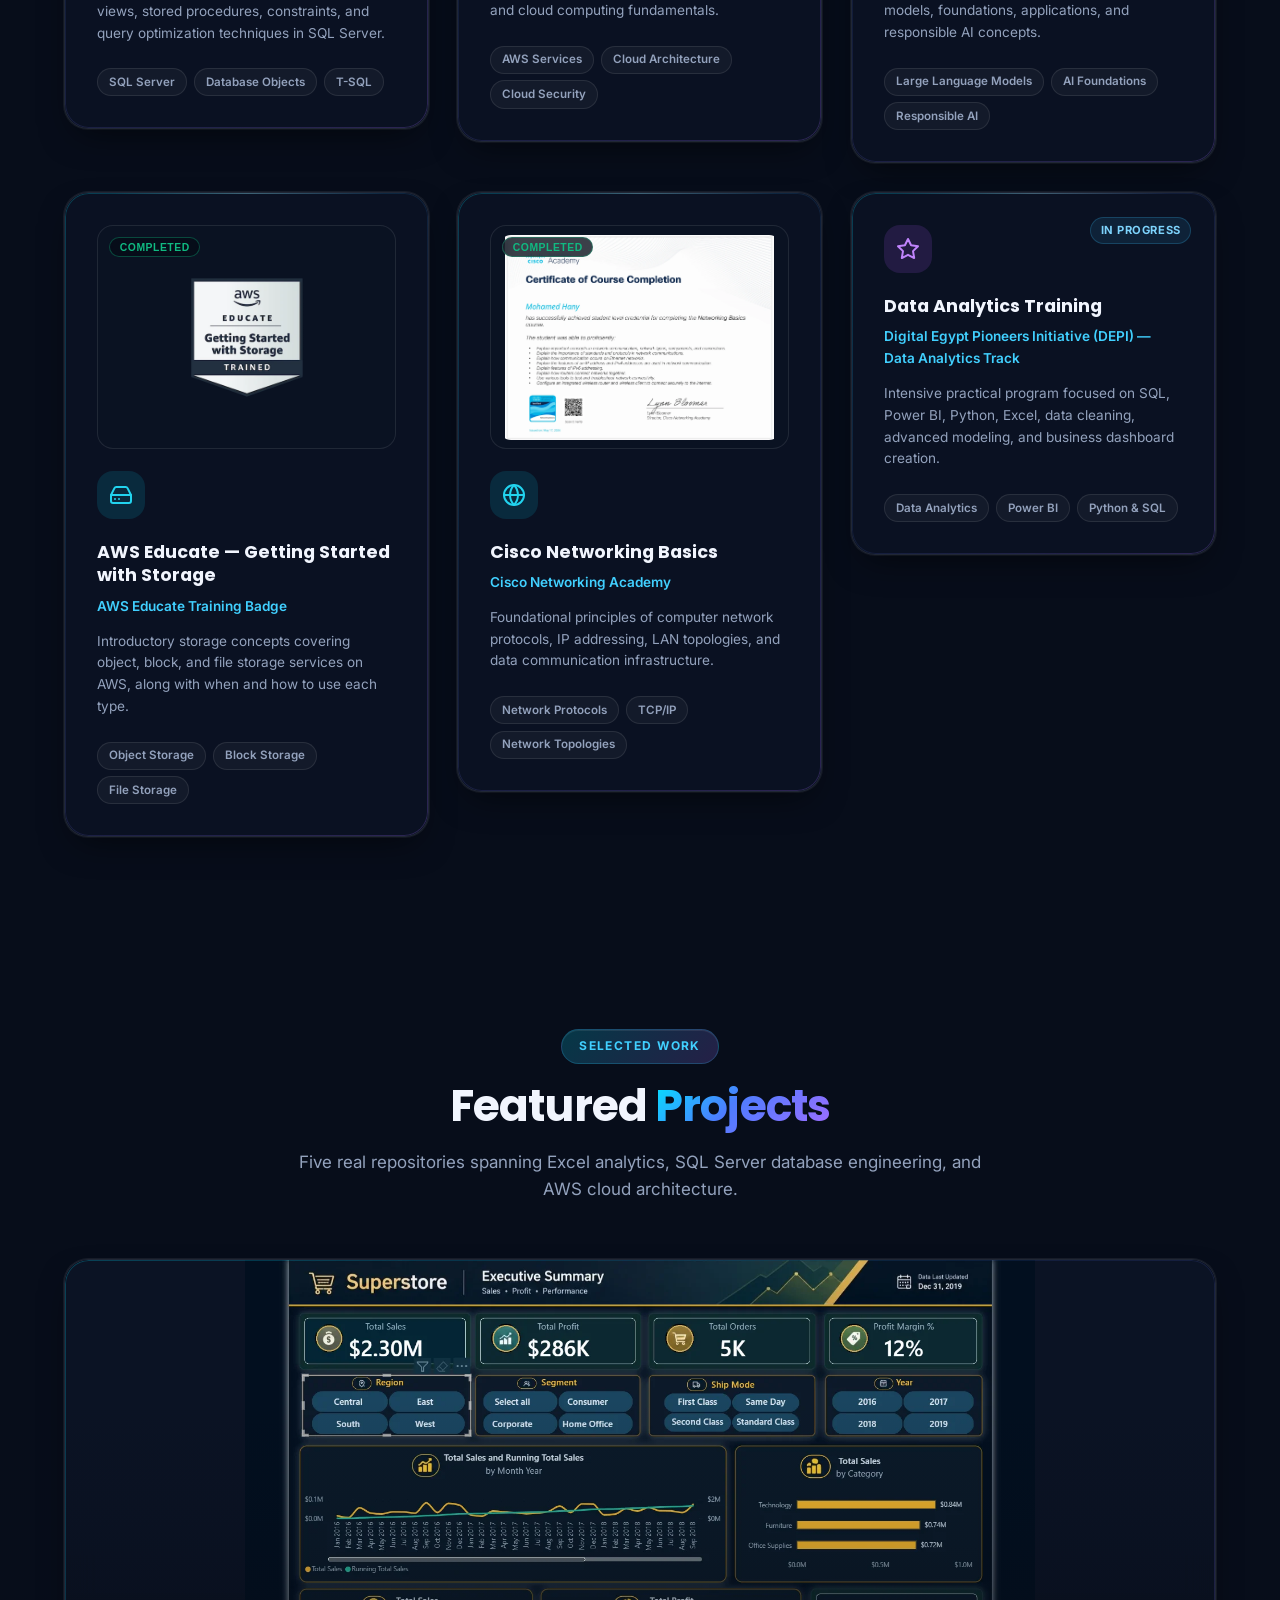
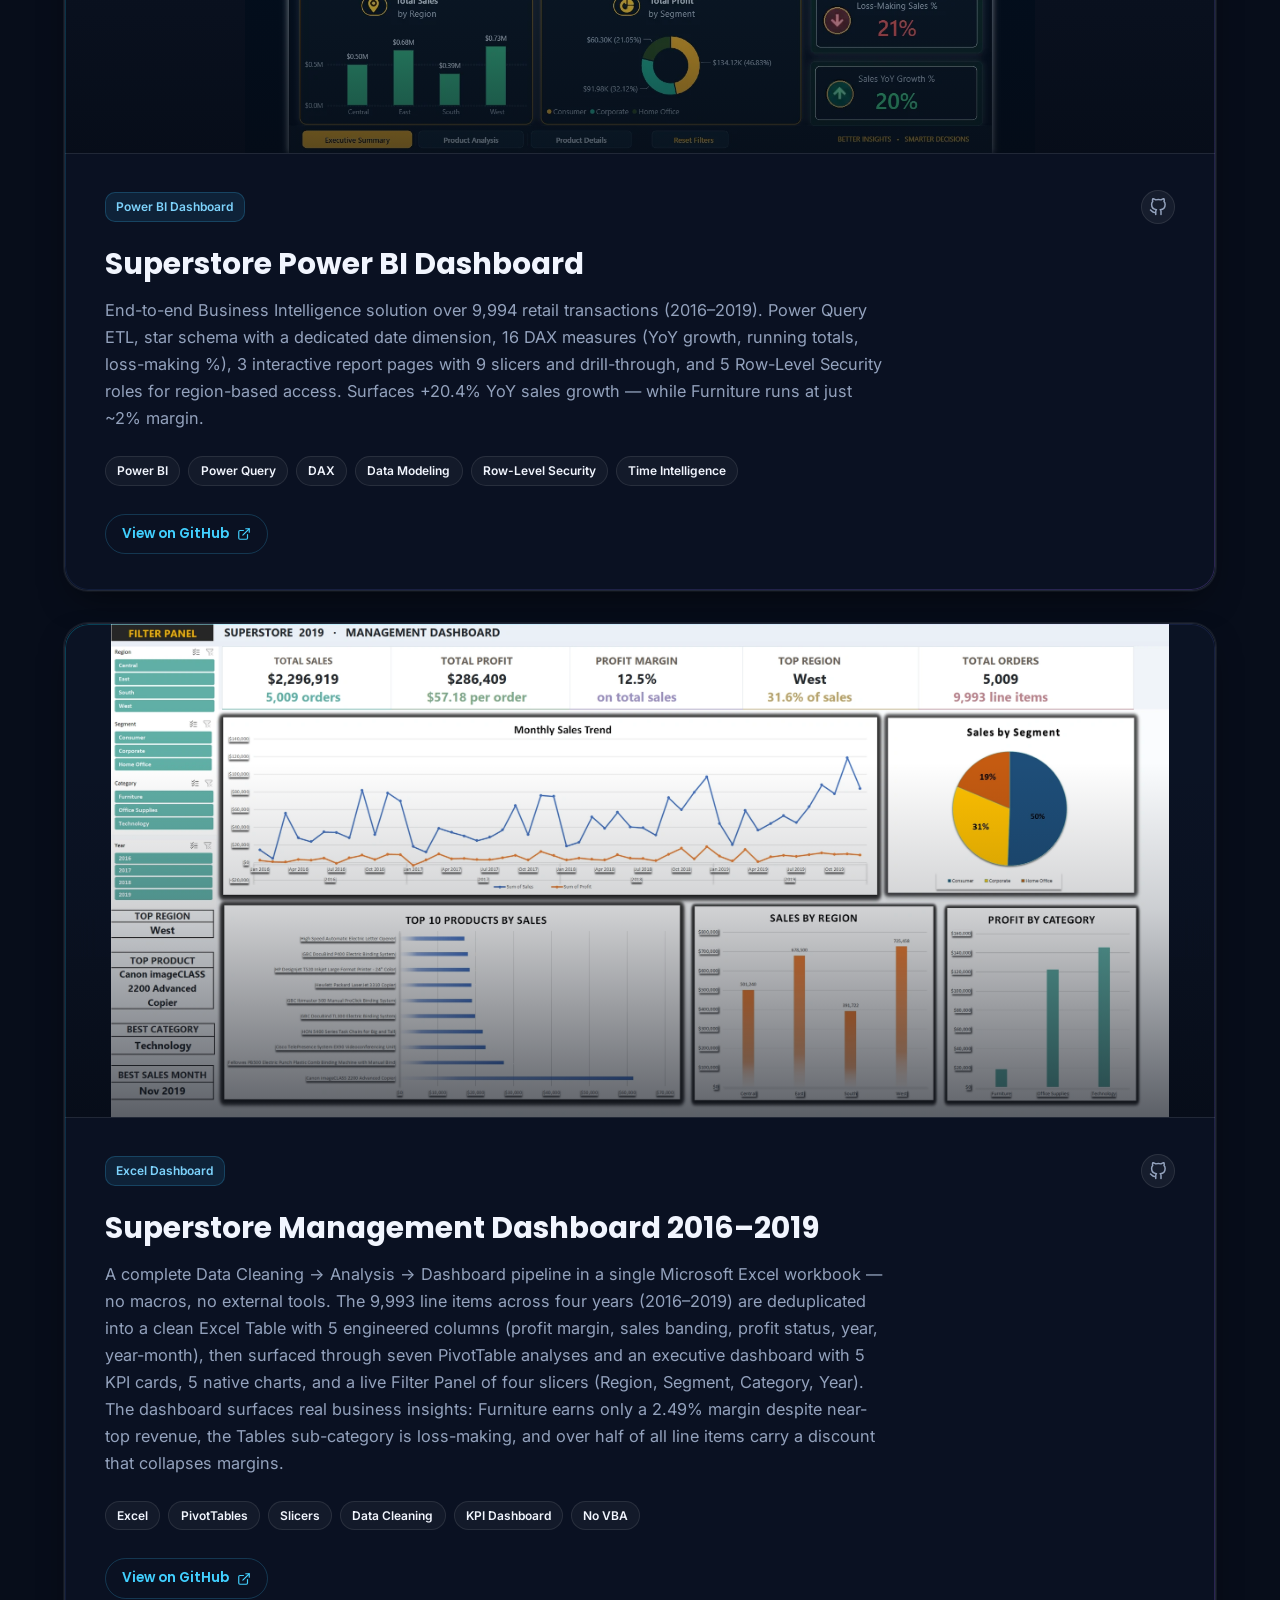
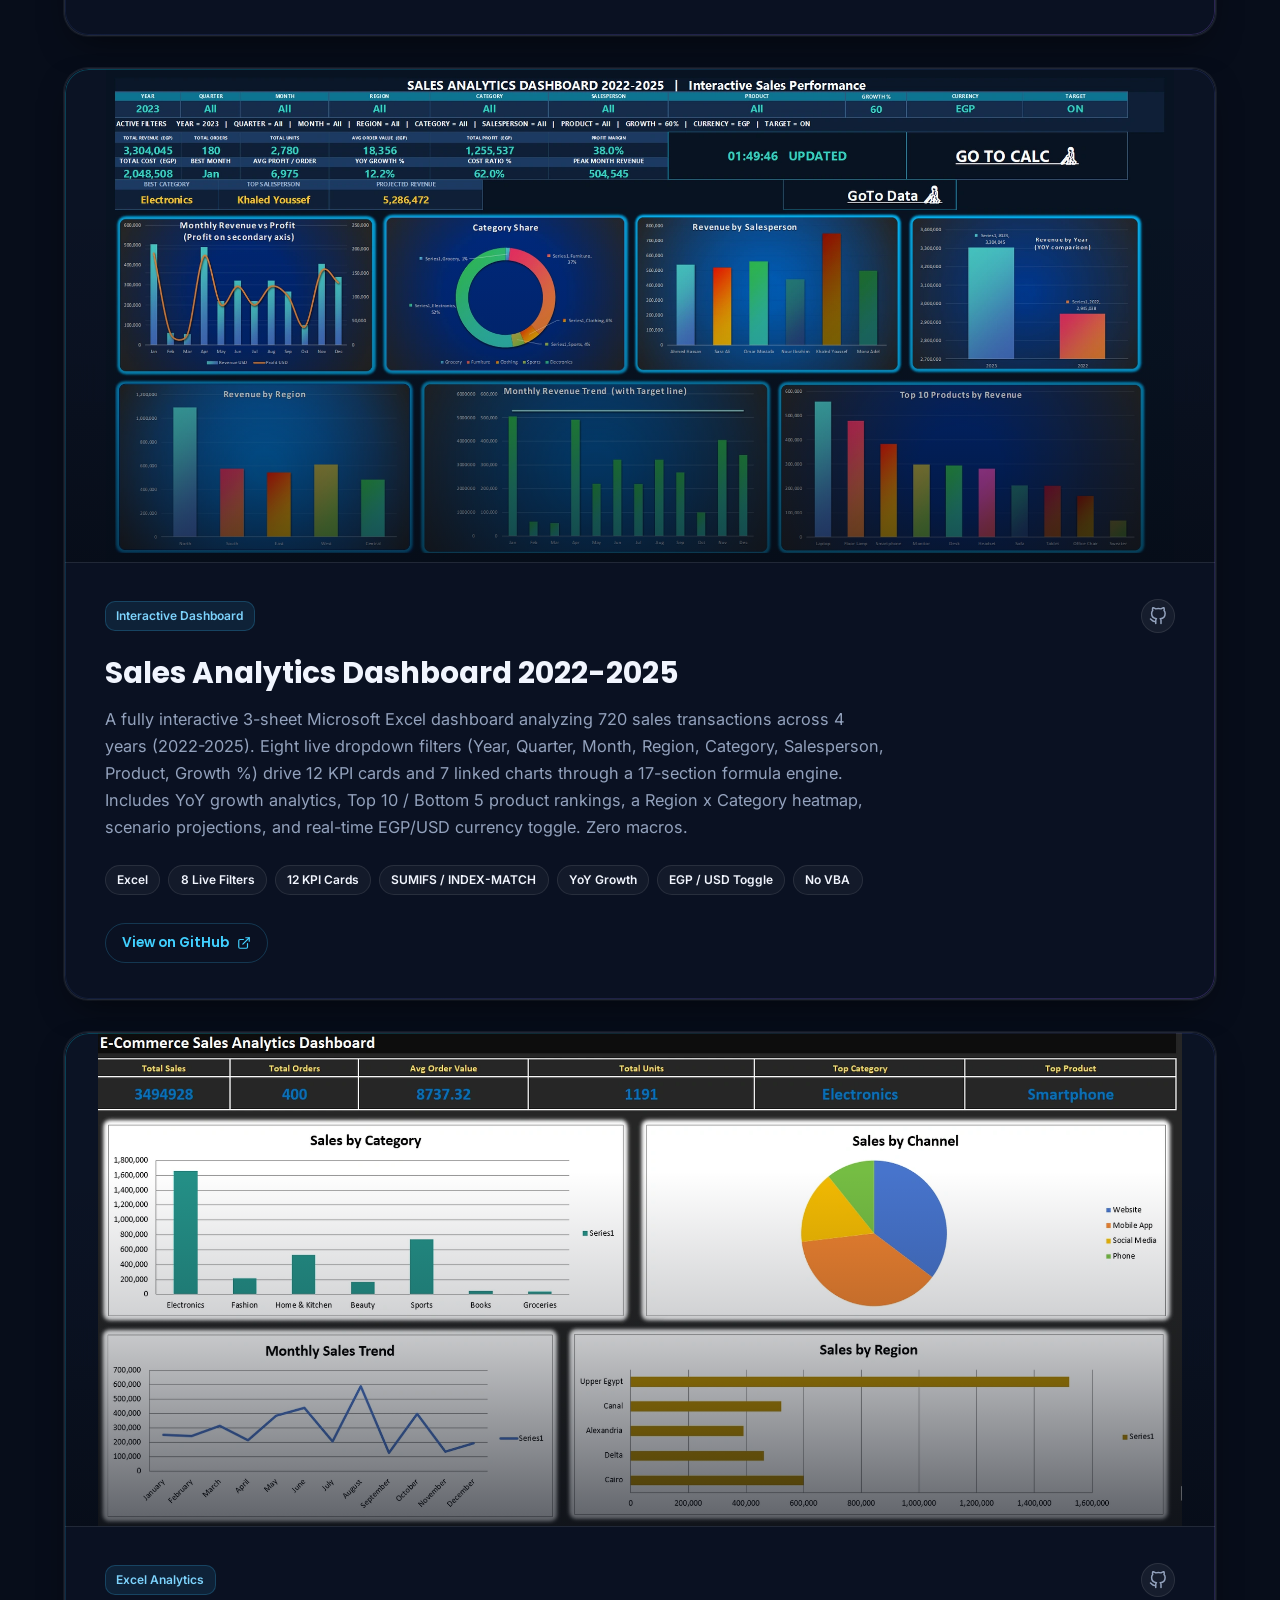
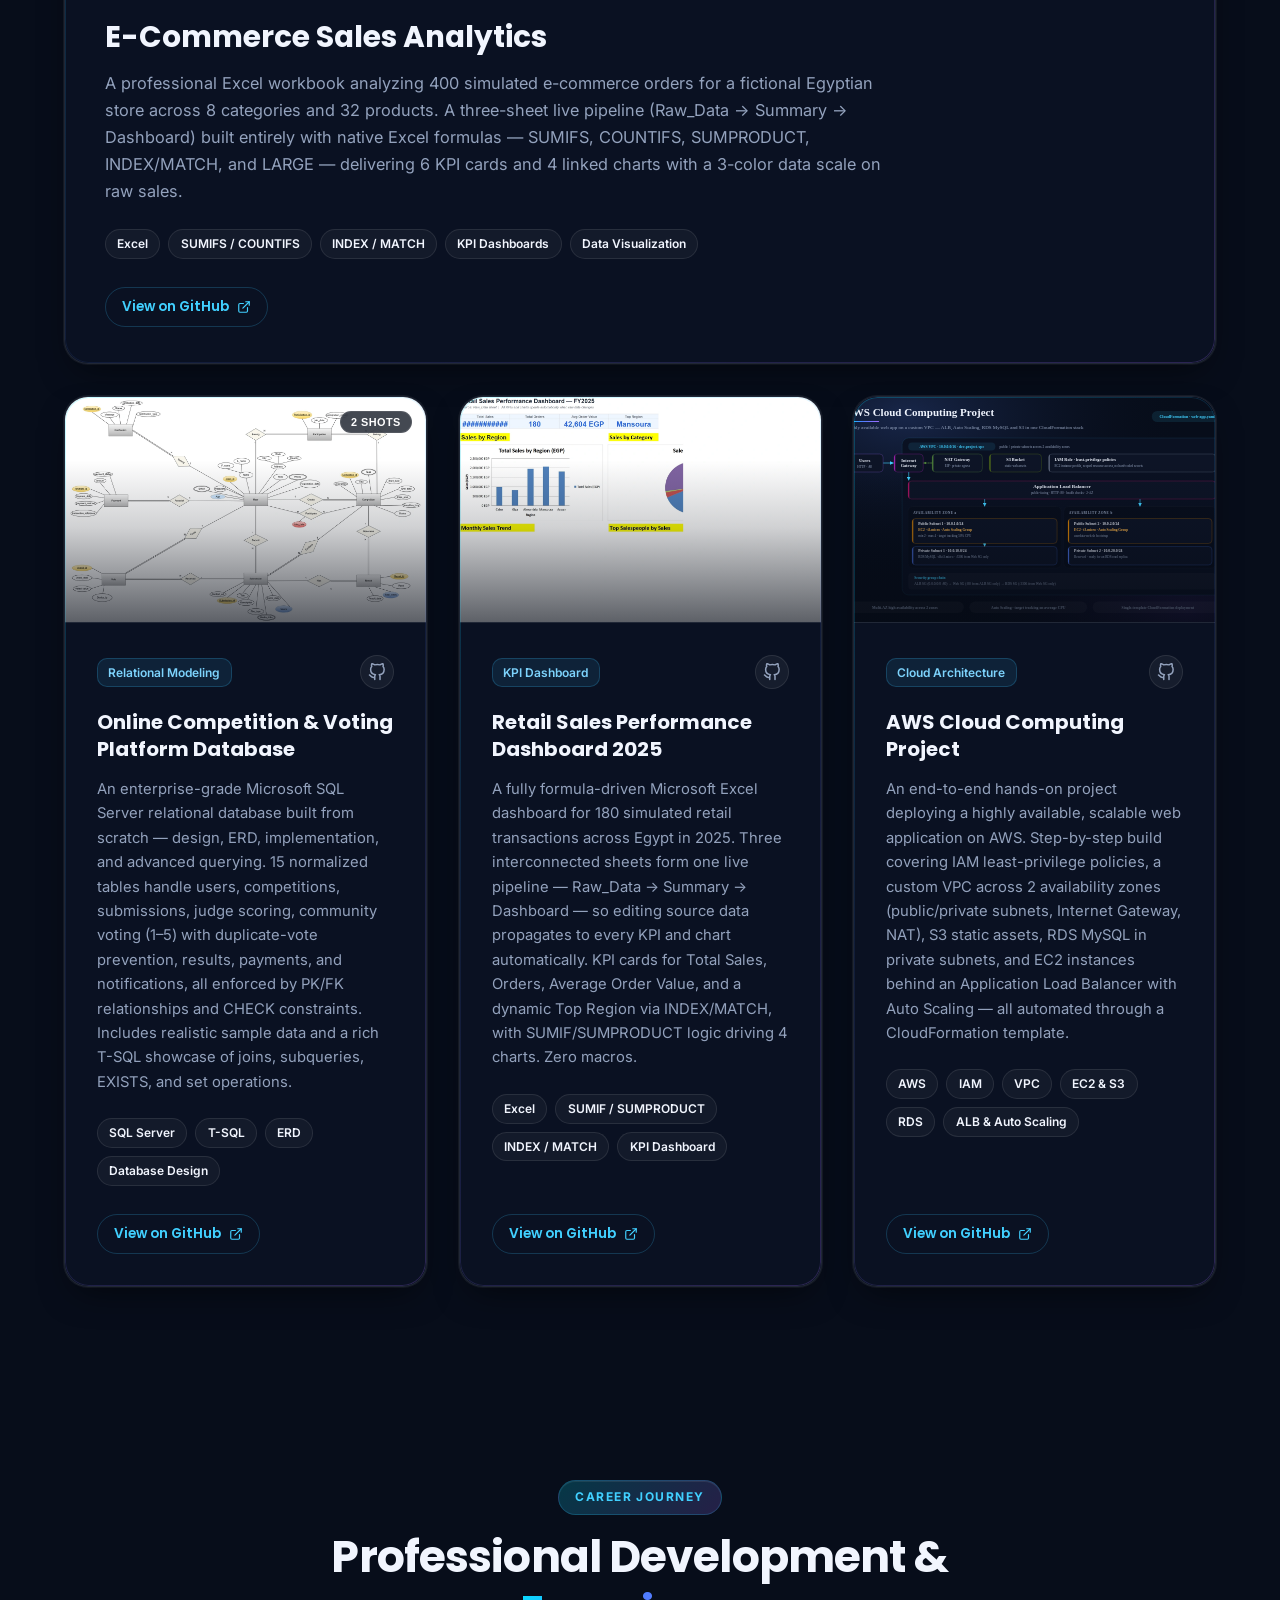
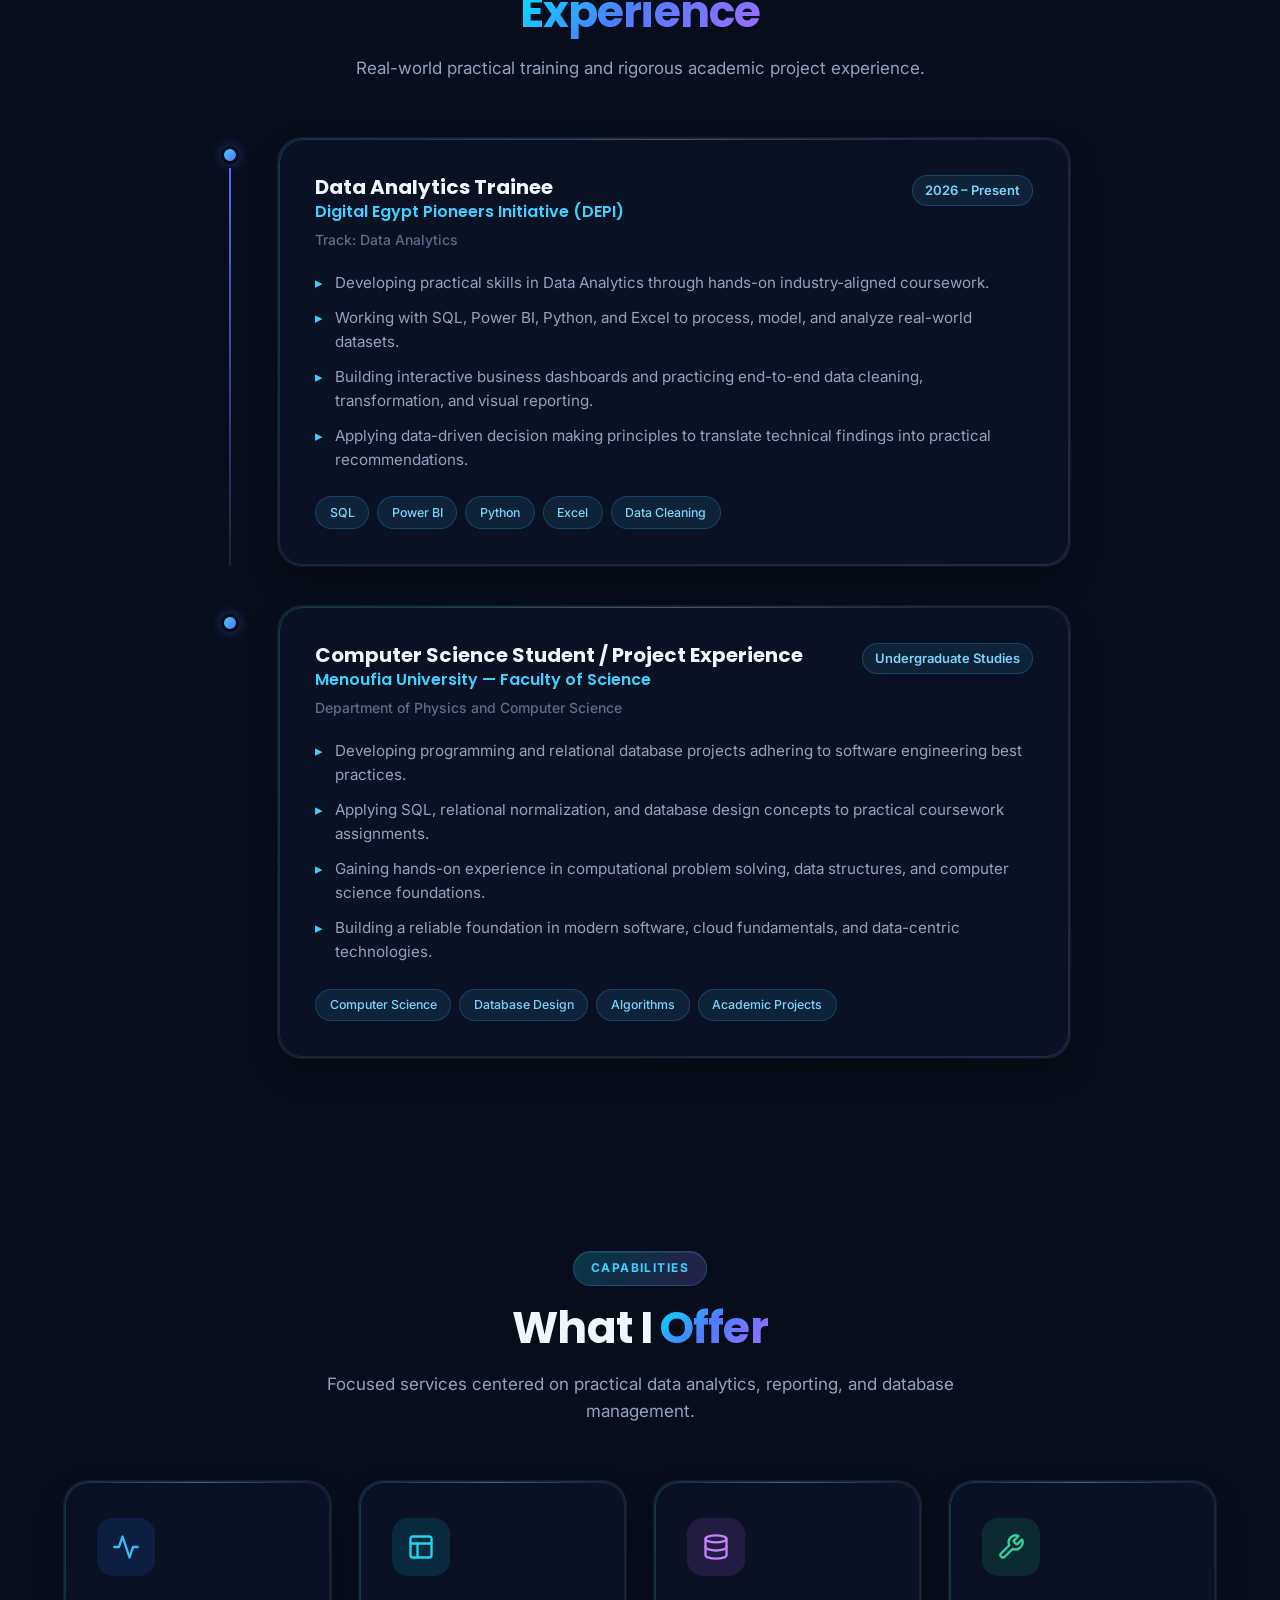
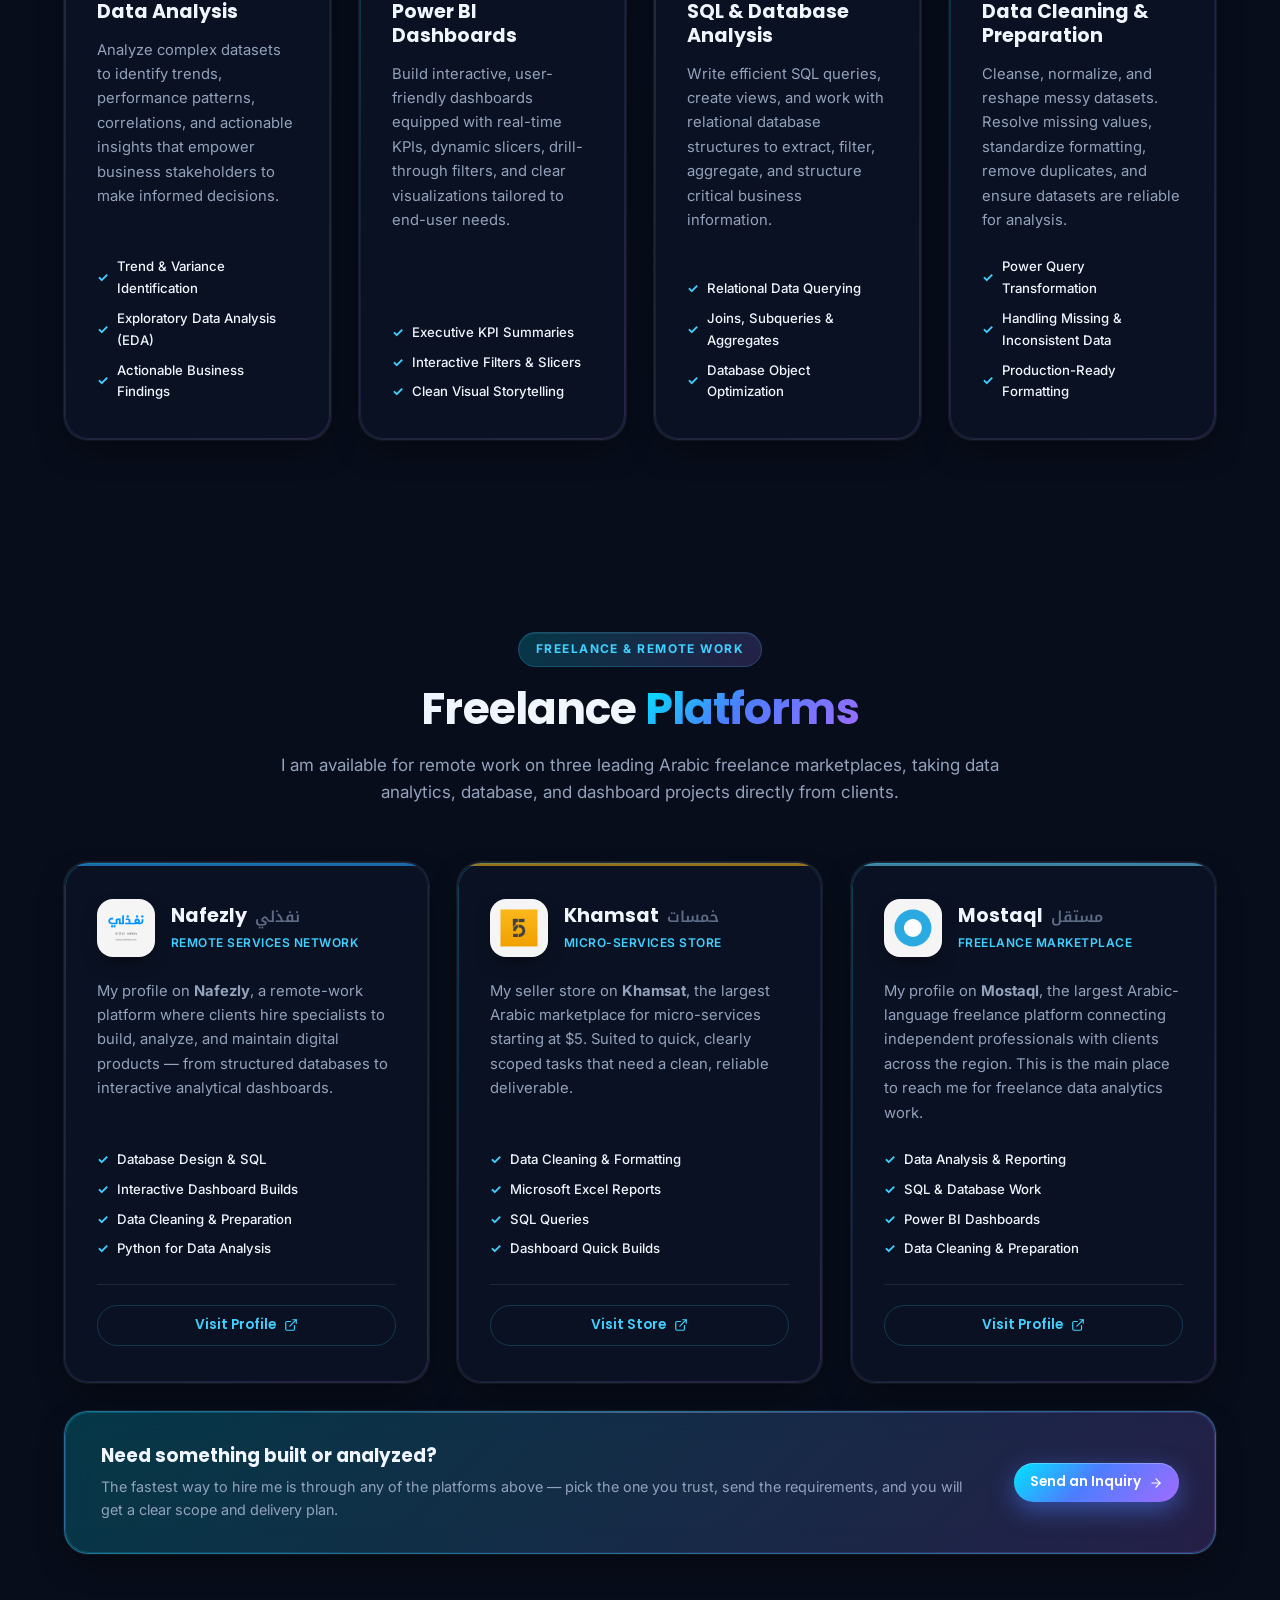
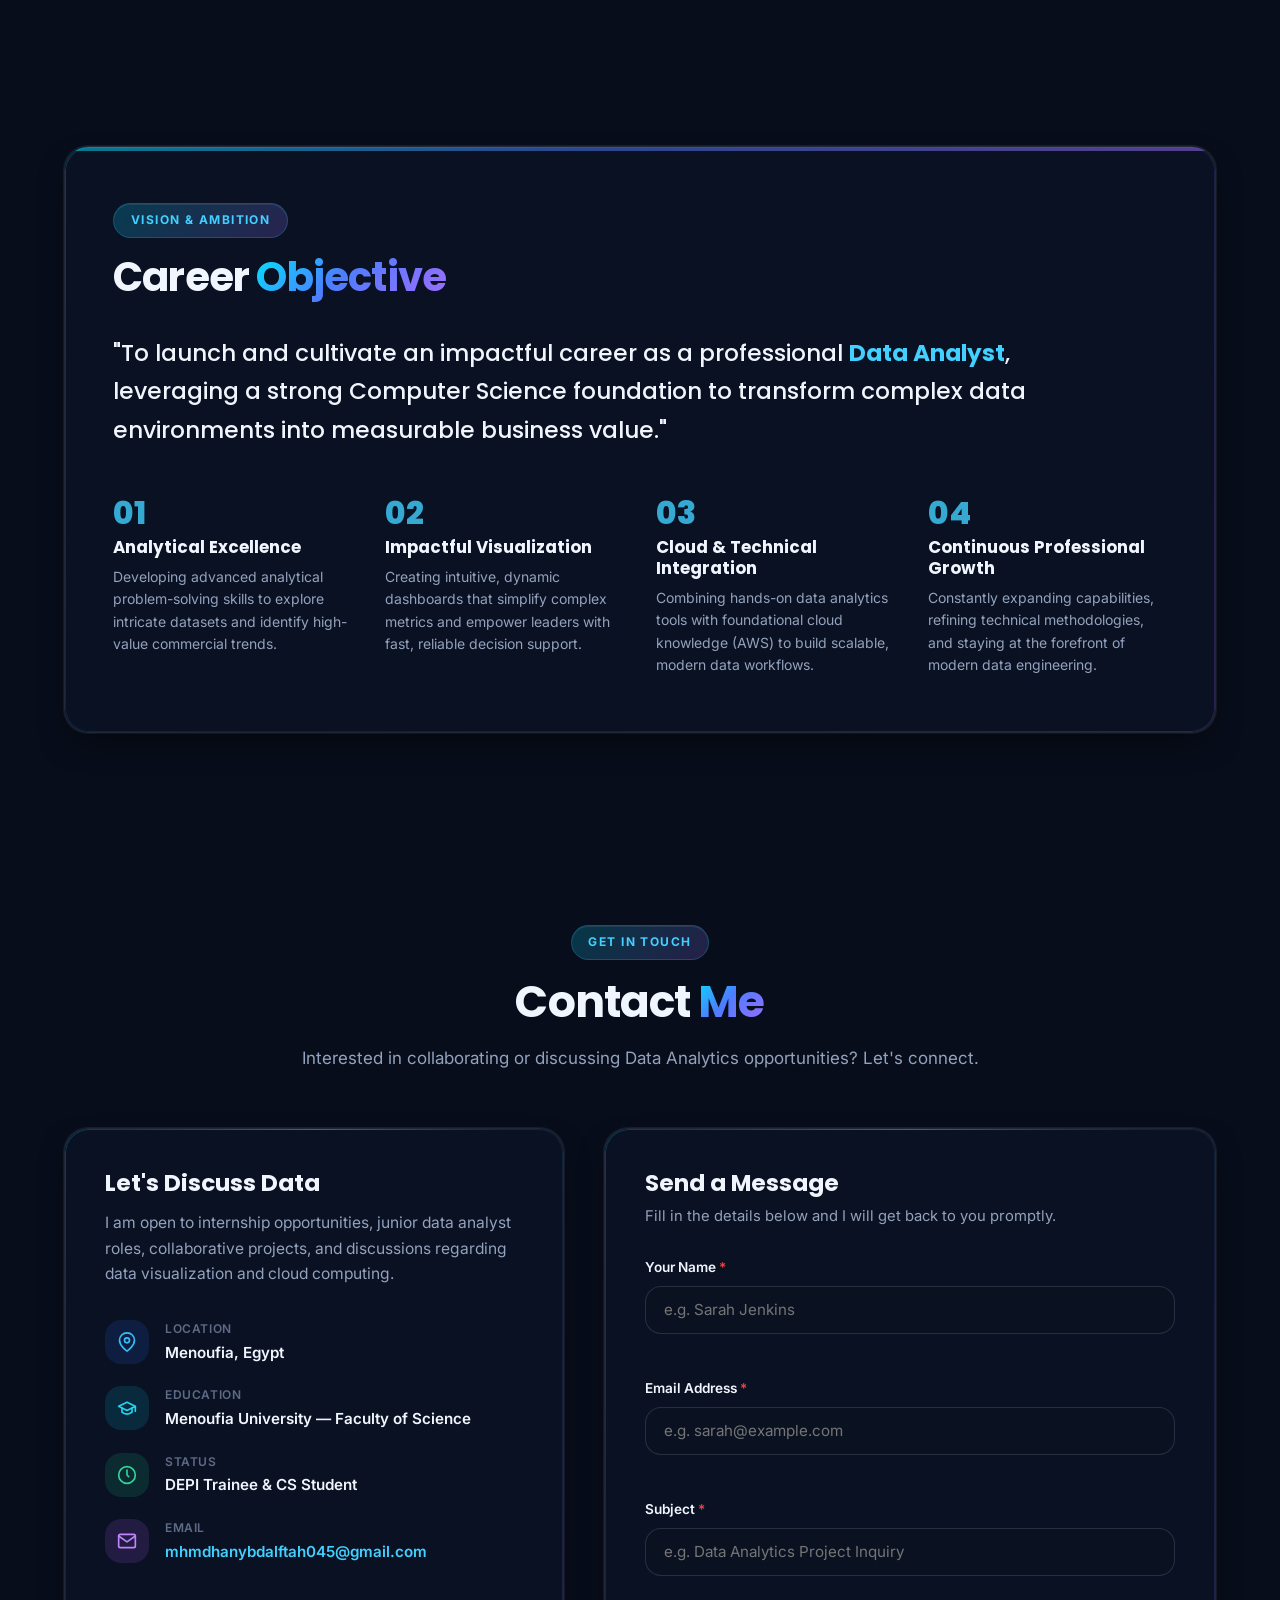
==== commit 85df7f7d: "feat: add Superstore Power BI Dashboard to portfolio as featured project" ====
--- a/index.html
+++ b/index.html
@@ -751,6 +751,61 @@
         </div>
 
         <div class="projects-grid">
+          <!-- Project 0 (featured, full-width): Superstore Power BI Dashboard -->
+          <article class="glass-card project-card project-card--wide reveal">
+            <div class="project-media">
+              <button class="project-media-btn" type="button"
+                      data-project-media='[{"src": "img/superstore-powerbi-exec.png", "caption": "Superstore Power BI Dashboard - Executive Summary showing KPIs, YoY growth, trends and interactive slicers."}]'
+                      data-project-title="Superstore Power BI Dashboard"
+                      aria-label="Open screenshot viewer for Superstore Power BI Dashboard">
+                <picture>
+                  <source srcset="img/superstore-powerbi-exec.webp" type="image/webp">
+                  <img class="project-media-img" src="img/superstore-powerbi-exec.png" alt="Superstore Power BI Dashboard - Executive Summary with KPIs, YoY growth and trends" loading="lazy" decoding="async" width="1388" height="865">
+                </picture>
+                <span class="project-media-scrim" aria-hidden="true"></span>
+                <span class="project-media-cta" aria-hidden="true"><svg xmlns="http://www.w3.org/2000/svg" width="15" height="15" viewBox="0 0 24 24" fill="none" stroke="currentColor" stroke-width="2" stroke-linecap="round" stroke-linejoin="round" aria-hidden="true"><polyline points="15 3 21 3 21 9"></polyline><polyline points="9 21 3 21 3 15"></polyline><line x1="21" y1="3" x2="14" y2="10"></line><line x1="3" y1="21" x2="10" y2="14"></line></svg><span>View Screenshots</span></span>
+              </button>
+            </div>
+
+            <div class="project-body">
+              <div class="project-header">
+                <div class="project-type-badge">Power BI Dashboard</div>
+                <div class="project-links">
+                  <a href="https://github.com/Mohamed-Hany-Abdelfattah/Superstore-PowerBI-Dashboard" target="_blank" rel="noopener noreferrer" class="project-link-btn" title="View GitHub Repository" aria-label="GitHub Repository for Superstore Power BI Dashboard">
+                    <svg xmlns="http://www.w3.org/2000/svg" width="18" height="18" viewBox="0 0 24 24" fill="none" stroke="currentColor" stroke-width="2" stroke-linecap="round" stroke-linejoin="round" aria-hidden="true">
+                      <path d="M9 19c-5 1.5-5-2.5-7-3m14 6v-3.87a3.37 3.37 0 0 0-.94-2.61c3.14-.35 6.44-1.54 6.44-7A5.44 5.44 0 0 0 20 4.77 5.07 5.07 0 0 0 19.91 1S18.73.65 16 2.48a13.38 13.38 0 0 0-7 0C6.27.65 5.09 1 5.09 1A5.07 5.07 0 0 0 5 4.77a5.44 5.44 0 0 0-1.5 3.78c0 5.42 3.3 6.61 6.44 7A3.37 3.37 0 0 0 9 18.13V22"></path>
+                    </svg>
+                  </a>
+                </div>
+              </div>
+
+              <h3 class="project-title">Superstore Power BI Dashboard</h3>
+              <p class="project-description">
+                End-to-end Business Intelligence solution over 9,994 retail transactions (2016–2019). Power Query ETL, star schema with a dedicated date dimension, 16 DAX measures (YoY growth, running totals, loss-making %), 3 interactive report pages with 9 slicers and drill-through, and 5 Row-Level Security roles for region-based access. Surfaces +20.4% YoY sales growth — while Furniture runs at just ~2% margin.
+              </p>
+
+              <div class="project-tech-stack">
+                <span class="tech-pill">Power BI</span>
+                <span class="tech-pill">Power Query</span>
+                <span class="tech-pill">DAX</span>
+                <span class="tech-pill">Data Modeling</span>
+                <span class="tech-pill">Row-Level Security</span>
+                <span class="tech-pill">Time Intelligence</span>
+              </div>
+
+              <div class="project-footer">
+                <a href="https://github.com/Mohamed-Hany-Abdelfattah/Superstore-PowerBI-Dashboard" target="_blank" rel="noopener noreferrer" class="btn btn-outline btn-sm">
+                  <span>View on GitHub</span>
+                  <svg xmlns="http://www.w3.org/2000/svg" width="14" height="14" viewBox="0 0 24 24" fill="none" stroke="currentColor" stroke-width="2" stroke-linecap="round" stroke-linejoin="round" aria-hidden="true">
+                    <path d="M18 13v6a2 2 0 0 1-2 2H5a2 2 0 0 1-2-2V8a2 2 0 0 1 2-2h6"></path>
+                    <polyline points="15 3 21 3 21 9"></polyline>
+                    <line x1="10" y1="14" x2="21" y2="3"></line>
+                  </svg>
+                </a>
+              </div>
+            </div>
+          </article>
+
           <!-- Project 0 (featured, full-width): Superstore Management Dashboard 2016-2019 -->
           <article class="glass-card project-card project-card--wide reveal">
             <div class="project-media">
